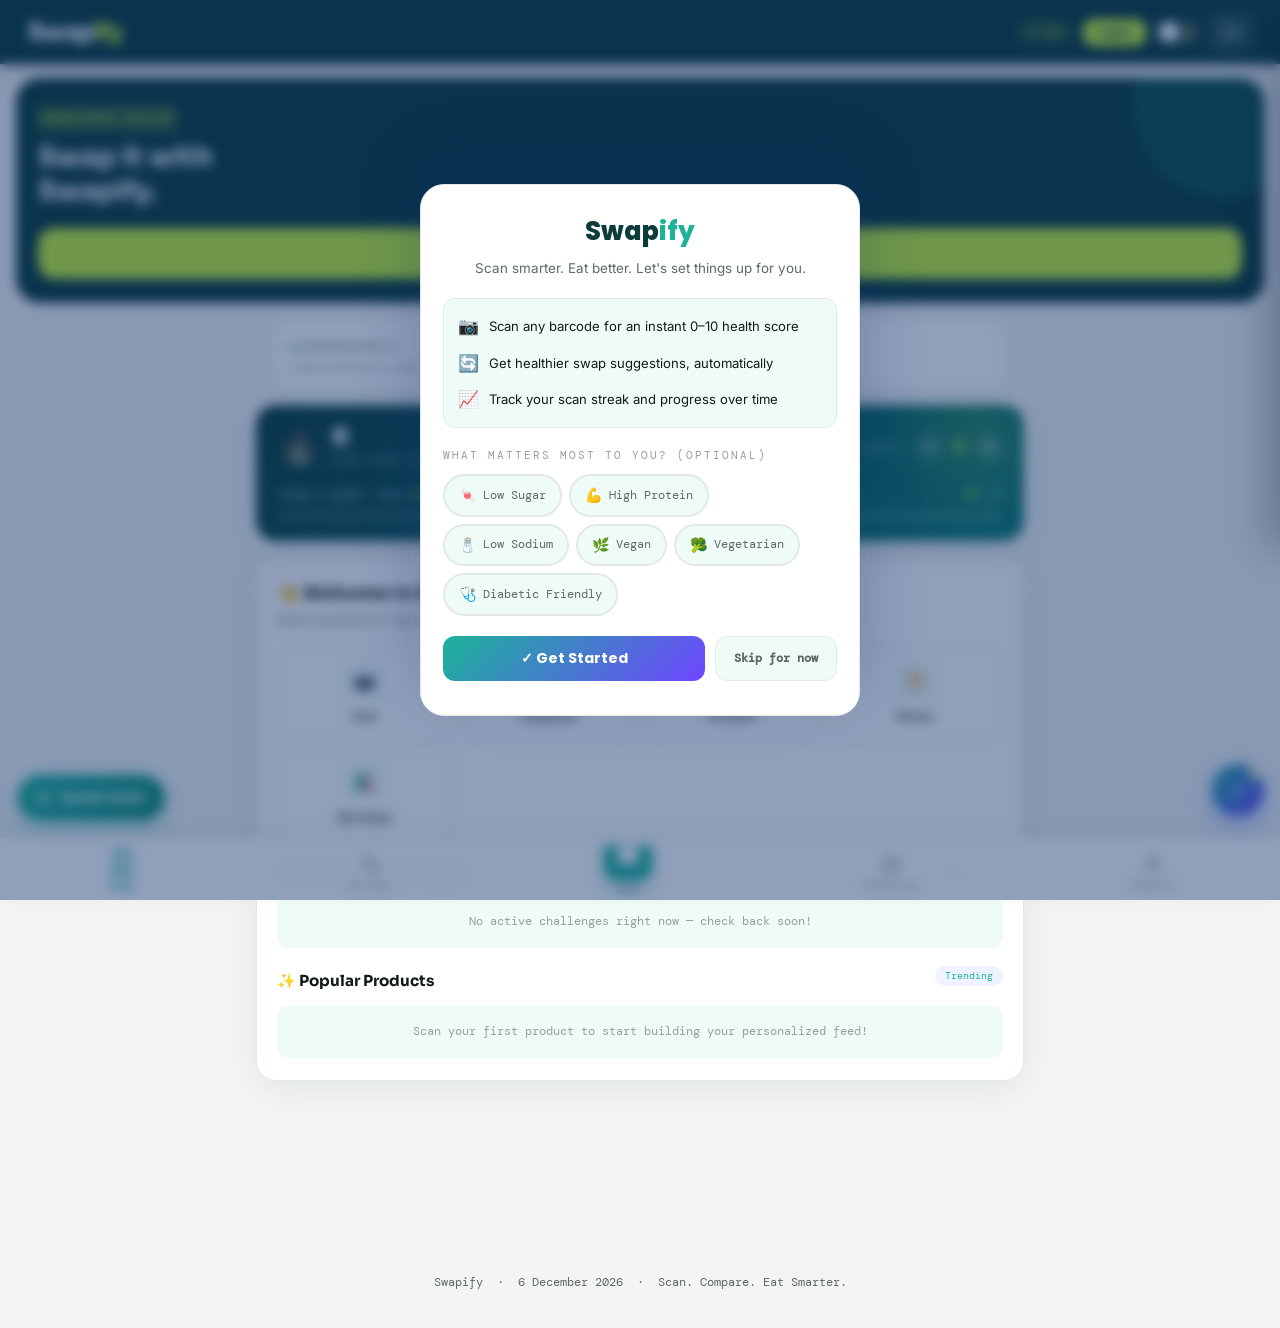
==== static/index.html @ e07b7115 "docs: update repo URL to Swapify-India after transfer" ====
<!DOCTYPE html>
<html lang="en" data-theme="light">
<head>
<meta charset="UTF-8">
<meta name="viewport" content="width=device-width, initial-scale=1.0, viewport-fit=cover">
<title>Swapify — Know What's Really In Your Food</title>
<meta name="description" content="Scan any packaged food barcode for an instant, transparent 1–10 health score with a full ingredient breakdown — no fabricated numbers, ever.">
<meta name="theme-color" content="#0B3B3A">
<meta property="og:title" content="Swapify — Know What's Really In Your Food">
<meta property="og:description" content="Scan any packaged food barcode for an instant, transparent 1–10 health score with a full ingredient breakdown.">
<meta property="og:type" content="website">
<link rel="icon" type="image/svg+xml" href="data:image/svg+xml,%3Csvg xmlns='http://www.w3.org/2000/svg' viewBox='0 0 100 100'%3E%3Crect width='100' height='100' rx='22' fill='%230B3B3A'/%3E%3Cpath d='M30 55c0-14 11-25 25-25 7 0 13 3 17 7l-9 9c-2-2-5-4-8-4-8 0-14 6-14 13s6 13 14 13c6 0 11-4 13-9H55v-11h27c0 1 0 2 0 3 0 17-13 29-29 29-14 0-25-11-25-25z' fill='%23C6F135'/%3E%3C/svg%3E">
<link rel="apple-touch-icon" href="data:image/svg+xml,%3Csvg xmlns='http://www.w3.org/2000/svg' viewBox='0 0 100 100'%3E%3Crect width='100' height='100' rx='22' fill='%230B3B3A'/%3E%3Cpath d='M30 55c0-14 11-25 25-25 7 0 13 3 17 7l-9 9c-2-2-5-4-8-4-8 0-14 6-14 13s6 13 14 13c6 0 11-4 13-9H55v-11h27c0 1 0 2 0 3 0 17-13 29-29 29-14 0-25-11-25-25z' fill='%23C6F135'/%3E%3C/svg%3E">
<link href="https://fonts.googleapis.com/css2?family=Sora:wght@400;500;600;700;800&family=Poppins:wght@400;600;700;800;900&family=Inter:wght@400;500;600&family=DM+Mono:wght@400;500&display=swap" rel="stylesheet">
<script src="https://unpkg.com/html5-qrcode@2.3.8/html5-qrcode.min.js"></script>
<script src="https://cdnjs.cloudflare.com/ajax/libs/html2canvas/1.4.1/html2canvas.min.js"></script>
<script src="https://cdn.jsdelivr.net/npm/chart.js@4.4.0/dist/chart.umd.min.js"></script>
<script src="https://cdnjs.cloudflare.com/ajax/libs/jspdf/2.5.1/jspdf.umd.min.js"></script>
<link rel="stylesheet" href="style.css">
<!-- Rough first-paint guess for the header nav's collapsed/expanded state,
     so the full 10-link nav never flashes on screen and overflows/gets cut
     off before script.js (loaded at the bottom of the page) can measure it
     precisely with checkHeaderNavFit(). 1700px comfortably covers every
     laptop width the full row of links realistically fits in; script.js
     corrects this guess either way once it runs. -->
<script>(function(){try{if(window.innerWidth<1700){document.documentElement.classList.add('nav-collapsed');}}catch(e){}})();</script>
</head>
<body>

<header>
  <div class="logo" onclick="window.scrollTo({top:0,behavior:'smooth'})">Swap<span>ify</span></div>

  <nav class="header-nav-menu" id="headerNavMenu">
    <button class="btn-pref-header" onclick="openPrefPanel();closeMobileNav();">
      <svg width="14" height="14" fill="none" viewBox="0 0 24 24" stroke="currentColor" stroke-width="2"><circle cx="9" cy="7" r="4"/><path d="M3 21v-2a4 4 0 0 1 4-4h4"/><path d="M16 3.13a4 4 0 0 1 0 7.75M21 21v-2a4 4 0 0 0-3-3.87"/></svg>
      Preferences
    </button>
    <button class="btn-pref-header" onclick="showPage('history');closeMobileNav();" id="btnWeeklyHeader">
      <svg width="14" height="14" fill="none" viewBox="0 0 24 24" stroke="currentColor" stroke-width="2"><line x1="4" y1="20" x2="4" y2="14"/><line x1="10" y1="20" x2="10" y2="9"/><line x1="16" y1="20" x2="16" y2="4"/></svg>
      Weekly
    </button>
    <button class="btn-pref-header" onclick="showPage('history');closeMobileNav();" id="btnMonthlyHeader">
      <svg width="14" height="14" fill="none" viewBox="0 0 24 24" stroke="currentColor" stroke-width="2"><rect x="3" y="5" width="18" height="16" rx="2"/><line x1="3" y1="10" x2="21" y2="10"/><line x1="8" y1="2" x2="8" y2="6"/><line x1="16" y1="2" x2="16" y2="6"/></svg>
      Monthly
    </button>
    <button class="btn-pref-header" onclick="openForYouRecommendationsPage();closeMobileNav();" id="btnRecsHeader">
      <svg width="14" height="14" fill="none" viewBox="0 0 24 24" stroke="currentColor" stroke-width="2"><path d="M12 3v4M12 17v4M5 12H1M23 12h-4M6.3 6.3l2.8 2.8M14.9 14.9l2.8 2.8M17.7 6.3l-2.8 2.8M9.1 14.9l-2.8 2.8"/></svg>
      For You
    </button>
    <button class="btn-pref-header" onclick="showPage('swaps');closeMobileNav();" id="btnMySwapsHeader">
      <svg width="14" height="14" fill="none" viewBox="0 0 24 24" stroke="currentColor" stroke-width="2"><path d="M4 7h13M17 7l-3.5-3.5M17 7l-3.5 3.5"/><path d="M20 17H7M7 17l3.5-3.5M7 17l3.5 3.5"/></svg>
      My Swaps
    </button>
    <button class="btn-pref-header" onclick="showPage('categories');closeMobileNav();" id="btnCategoriesHeader">
      <svg width="14" height="14" fill="none" viewBox="0 0 24 24" stroke="currentColor" stroke-width="2"><rect x="3" y="3" width="7" height="7"/><rect x="14" y="3" width="7" height="7"/><rect x="3" y="14" width="7" height="7"/><rect x="14" y="14" width="7" height="7"/></svg>
      Categories
    </button>
    <button class="btn-pref-header" onclick="showPage('challenges');closeMobileNav();" id="btnChallengesHeader">
      <svg width="14" height="14" fill="none" viewBox="0 0 24 24" stroke="currentColor" stroke-width="2"><path d="M8 4h8v5a4 4 0 0 1-8 0V4z"/><path d="M8 5H4v2a4 4 0 0 0 4 3M16 5h4v2a4 4 0 0 1-4 3"/><line x1="12" y1="13" x2="12" y2="17"/><line x1="9" y1="21" x2="15" y2="21"/><line x1="12" y1="17" x2="12" y2="21"/></svg>
      Challenges
    </button>
    <button class="btn-pref-header" onclick="showPage('leaderboard');closeMobileNav();" id="btnLeaderboardHeader">
      <svg width="14" height="14" fill="none" viewBox="0 0 24 24" stroke="currentColor" stroke-width="2"><line x1="18" y1="20" x2="18" y2="10"/><line x1="12" y1="20" x2="12" y2="4"/><line x1="6" y1="20" x2="6" y2="14"/></svg>
      Leaderboard
    </button>
    <button class="btn-pref-header" onclick="showPage('cart');closeMobileNav();" id="btnShoppingListHeader">
      <svg width="14" height="14" fill="none" viewBox="0 0 24 24" stroke="currentColor" stroke-width="2"><circle cx="9" cy="21" r="1"/><circle cx="20" cy="21" r="1"/><path d="M1 2h4l2.68 12.39a2 2 0 0 0 2 1.61h9.72a2 2 0 0 0 2-1.61L23 6H6"/></svg>
      Smart Cart
    </button>
    <button class="btn-pref-header" onclick="showPage('settings');closeMobileNav();" id="btnSettingsHeader">
      <svg width="14" height="14" fill="none" viewBox="0 0 24 24" stroke="currentColor" stroke-width="2"><circle cx="12" cy="12" r="3"/><path d="M19.4 15a1.65 1.65 0 0 0 .33 1.82l.06.06a2 2 0 1 1-2.83 2.83l-.06-.06a1.65 1.65 0 0 0-1.82-.33 1.65 1.65 0 0 0-1 1.51V21a2 2 0 0 1-4 0v-.09A1.65 1.65 0 0 0 9 19.4a1.65 1.65 0 0 0-1.82.33l-.06.06a2 2 0 1 1-2.83-2.83l.06-.06a1.65 1.65 0 0 0 .33-1.82 1.65 1.65 0 0 0-1.51-1H3a2 2 0 0 1 0-4h.09A1.65 1.65 0 0 0 4.6 9a1.65 1.65 0 0 0-.33-1.82l-.06-.06a2 2 0 1 1 2.83-2.83l.06.06a1.65 1.65 0 0 0 1.82.33H9a1.65 1.65 0 0 0 1-1.51V3a2 2 0 0 1 4 0v.09a1.65 1.65 0 0 0 1 1.51 1.65 1.65 0 0 0 1.82-.33l.06-.06a2 2 0 1 1 2.83 2.83l-.06.06a1.65 1.65 0 0 0-.33 1.82V9a1.65 1.65 0 0 0 1.51 1H21a2 2 0 0 1 0 4h-.09a1.65 1.65 0 0 0-1.51 1z"/></svg>
      Settings
    </button>
  </nav>

  <div class="header-right">
    <div class="badge" id="headerDateBadge"></div>
    <div id="headerAuthArea">
      <button class="btn-login-header" onclick="openAuthModal()">Login</button>
    </div>
    <button class="theme-toggle" id="themeToggle" onclick="toggleTheme()">
      <span class="theme-icon" id="themeIcon">🌙</span>
    </button>
    <button class="hamburger-btn" id="hamburgerBtn" onclick="toggleMobileNav()" aria-label="Menu">
      <span></span><span></span><span></span>
    </button>
  </div>

</header>
<div class="header-nav-backdrop" id="headerNavBackdrop" onclick="closeMobileNav()"></div>

<div id="activePrefStrip">
  <div class="pref-strip-inner">
    <span class="pref-strip-label">✦ PREFS:</span>
    <div id="activePrefChips"></div>
  </div>
</div>


<!-- ═══ PAGE: HOME ═══ -->
<div id="page-home" class="page active">

<div class="hero">
  <div class="hero-pill">Know what you eat</div>
  <h1>Swap it with<br>Swapify.</h1>
  <button class="scan-btn" onclick="showPage('scanner')">
    <svg width="20" height="20" fill="none" viewBox="0 0 24 24" stroke="currentColor" stroke-width="2.2" stroke-linecap="round" stroke-linejoin="round"><path d="M3 8V6a2 2 0 0 1 2-2h2"/><path d="M17 4h2a2 2 0 0 1 2 2v2"/><path d="M21 16v2a2 2 0 0 1-2 2h-2"/><path d="M7 20H5a2 2 0 0 1-2-2v-2"/><circle cx="12" cy="12" r="3.5"/></svg>
    Scan a product
  </button>
</div>

<div class="quick-stats" id="quickStats"></div>

<div class="container">


  <!-- STREAK & DAILY GOAL TRACKER (always visible) -->
  <div id="streakGoalCard"></div>

  <!-- PERSONALIZED HOME DASHBOARD (always visible feed) -->
  <div id="homeDashboard"></div>

  <!-- WEEKLY HEALTH PANEL (collapsible) -->
  <div id="weeklyPanel" style="display:none;">
    <!-- rendered by JS -->
  </div>

  <!-- MONTHLY REPORT PANEL (collapsible) -->
  <div id="monthlyPanel" style="display:none;">
    <!-- rendered by JS -->
  </div>

  <!-- FAVORITES PANEL (collapsible) -->
  <div id="favoritesPanel" style="display:none;">
    <!-- rendered by JS -->
  </div>

  <!-- MY SWAPS PANEL (collapsible) -->
  <div id="mySwapsPanel" style="display:none;">
    <!-- rendered by JS -->
  </div>

  <!-- CATEGORIES PANEL (collapsible) -->
  <div id="categoriesPanel" style="display:none;">
    <!-- rendered by JS -->
  </div>

  <!-- CHALLENGES & LEADERBOARD PANEL (collapsible) -->
  <div id="challengesPanel" style="display:none;">
    <!-- rendered by JS -->
  </div>

  <!-- SMART CART / SHOPPING LIST PANEL (collapsible) -->
  <div id="shoppingListPanel" style="display:none;">
    <!-- rendered by JS -->
  </div>

  <!-- BADGES PANEL (collapsible) -->
  <div id="badgesPanel" style="display:none;"></div>

  <!-- AI RECOMMENDATIONS PANEL -->
  <div id="recommendationsPanel" style="display:none;"></div>

  <!-- FLOATING QUICK SCAN WIDGET (TASK 5) -->
  <button class="quick-scan-fab" onclick="openQuickScanWidget()" title="Quick Scan Product">
    <svg width="18" height="18" fill="none" viewBox="0 0 24 24" stroke="currentColor" stroke-width="2.2" stroke-linecap="round" stroke-linejoin="round"><path d="M3 8V6a2 2 0 0 1 2-2h2"/><path d="M17 4h2a2 2 0 0 1 2 2v2"/><path d="M21 16v2a2 2 0 0 1-2 2h-2"/><path d="M7 20H5a2 2 0 0 1-2-2v-2"/><circle cx="12" cy="12" r="3.5"/></svg>
    <span>Quick Scan</span>
  </button>

</div><!-- end .container -->

</div><!-- end #page-home -->


<!-- ═══ PAGE: SCANNER ═══ -->
<div id="page-scanner" class="page">
<div class="container" style="margin-top:16px;">
  <!-- SCAN CARD -->
  <div class="card">
    <div class="input-row">
      <div class="input-wrap">
        <svg width="18" height="18" fill="none" viewBox="0 0 24 24" stroke="currentColor" stroke-width="2">
          <rect x="2" y="4" width="2" height="16" rx="0.5"/><rect x="6" y="4" width="1" height="16" rx="0.5"/>
          <rect x="9" y="4" width="2" height="16" rx="0.5"/><rect x="13" y="4" width="1" height="16" rx="0.5"/>
          <rect x="16" y="4" width="2" height="16" rx="0.5"/><rect x="20" y="4" width="2" height="16" rx="0.5"/>
        </svg>
        <input type="text" id="barcodeInput" placeholder="Enter barcode or product name, or say it…" oninput="handleSearchAutocompleteInput(this.value)" autocomplete="off">
        <div class="search-suggest-list" id="searchSuggestList"></div>
      </div>
      <button class="btn-scan-primary" onclick="scanProduct()">Scan</button>
      <button class="btn-mic" id="btnMic" onclick="toggleVoice()" title="Voice input">
        <svg width="16" height="16" fill="none" viewBox="0 0 24 24" stroke="currentColor" stroke-width="2">
          <path d="M12 1a3 3 0 0 0-3 3v8a3 3 0 0 0 6 0V4a3 3 0 0 0-3-3z"/>
          <path d="M19 10v2a7 7 0 0 1-14 0v-2"/>
          <line x1="12" y1="19" x2="12" y2="23"/>
          <line x1="8" y1="23" x2="16" y2="23"/>
        </svg>
      </button>
      <button class="btn-camera" id="btnCamera" onclick="toggleCamera()">
        <svg width="16" height="16" fill="none" viewBox="0 0 24 24" stroke="currentColor" stroke-width="2">
          <path d="M23 19a2 2 0 0 1-2 2H3a2 2 0 0 1-2-2V8a2 2 0 0 1 2-2h4l2-3h6l2 3h4a2 2 0 0 1 2 2z"/>
          <circle cx="12" cy="13" r="4"/>
        </svg>
        <span class="btn-camera-label">Camera</span>
      </button>
    </div>

    <!-- Voice status -->
    <div class="voice-status" id="voiceStatus">
      <div class="voice-dot"></div>
      <span id="voiceStatusText">Listening… say a barcode or a product name</span>
    </div>

    <button type="button" class="btn-name-photo-link" onclick="triggerNameFromPhoto()">📷 Can't find a barcode? Snap the product name instead</button>
    <div class="name-photo-status" id="namePhotoStatus"></div>

    <div id="cameraSection">
      <div id="reader"></div>
      <div class="camera-overlay-bar">
        <span>📡 Scanning for barcode…</span>
        <button class="btn-camera-close" onclick="stopCamera()">✕ Close</button>
      </div>
    </div>

    <div id="cameraError">
      <div class="camera-error-header">
        <div class="camera-error-icon-wrap">
          <svg width="18" height="18" fill="none" viewBox="0 0 24 24" stroke="currentColor" stroke-width="2.2">
            <path d="M23 19a2 2 0 0 1-2 2H3a2 2 0 0 1-2-2V8a2 2 0 0 1 2-2h4l2-3h6l2 3h4a2 2 0 0 1 2 2z"/>
            <line x1="1" y1="1" x2="23" y2="23"/>
          </svg>
        </div>
        <div class="camera-error-text-wrap">
          <div class="camera-error-title" id="cameraErrorTitle">Camera unavailable</div>
          <div class="camera-error-msg" id="cameraErrorMsg">Please enter the barcode manually.</div>
        </div>
        <button class="camera-error-dismiss" onclick="dismissCameraError()">✕</button>
      </div>
      <div class="camera-error-footer">
        <span class="camera-error-footer-label">try instead:</span>
        <span class="camera-error-tip">⌨️ Type barcode above</span>
        <span class="camera-error-tip camera-error-tip-action" onclick="triggerNameFromPhoto()">📷 Snap the name instead</span>
        <span class="camera-error-tip" id="tipPermission" style="display:none;">⚙️ Allow in site settings</span>
        <span class="camera-error-tip" id="tipReload" style="display:none;">🔄 Reload &amp; retry</span>
        <span class="camera-error-tip" id="tipHTTPS" style="display:none;">🔒 Requires HTTPS</span>
      </div>
    </div>

    <div class="src-note" style="display:none;">
      <span style="color:#3949ab;">■</span> Backend&nbsp;·&nbsp;
      <span style="color:#00a875;">■</span> Swapify CSV&nbsp;·&nbsp;
      <span style="color:#e65100;">■</span> Open Food Facts
    </div>
    <div id="csvStatus" style="display:none;"></div>
    <div id="backendStatus" style="display:none;"></div>
  </div>
</div>
</div>

<!-- Hidden file input used by the "Upload label photo" OCR fallback (Task 6) -->
<input type="file" id="ocrLabelFileInput" accept="image/png,image/jpeg" style="display:none;" onchange="handleOcrLabelFileSelected(this.files)">
<!-- capture="environment" opens the device's rear camera directly on mobile instead of a bare file picker; on desktop it just falls back to a normal file picker -->
<input type="file" id="nameFromPhotoInput" accept="image/png,image/jpeg" capture="environment" style="display:none;" onchange="handleNameFromPhotoSelected(this.files)">

<!-- ═══ PAGE: PRODUCT ═══ -->
<div id="page-product" class="page">
<div class="page-header-bar">
  <button class="page-back-btn" onclick="showPage('home')">&#8592; Back to Home</button>
</div>
<div class="container" style="margin-top:8px;">
  <!-- result, alternativesResult, compareResult live here permanently -->
  <div id="result"></div>
  <div id="alternativesResult"></div>
  <div id="compareResult"></div>
</div>
</div>

<!-- ═══ PAGE: HISTORY ═══ -->
<div id="page-history" class="page">
<div class="page-header-bar">
  <button class="page-back-btn" onclick="showPage('home')">&#8592; Back to Home</button>
</div>
<div class="container" style="margin-top:16px;">
  <div id="weeklyPanelPage"></div>
  <div id="monthlyPanelPage"></div>
</div>
</div>

<!-- ═══ PAGE: FAVORITES ═══ -->
<div id="page-favorites" class="page">
<div class="page-header-bar">
  <button class="page-back-btn" onclick="showPage('home')">&#8592; Back to Home</button>
</div>
<div class="container" style="margin-top:16px;">
  <div id="favoritesPanelPage"></div>
</div>
</div>

<!-- ═══ PAGE: PROFILE ═══ -->
<div id="page-profile" class="page">
<div class="page-header-bar">
  <button class="page-back-btn" onclick="showPage('home')">&#8592; Back to Home</button>
</div>
<div class="container" style="margin-top:16px;">
  <div class="profile-quicklinks">
    <button class="profile-quicklink-btn" onclick="showPage('challenges')"><span class="profile-quicklink-icon"><svg width="18" height="18" fill="none" viewBox="0 0 24 24" stroke="currentColor" stroke-width="2"><path d="M8 4h8v5a4 4 0 0 1-8 0V4z"/><path d="M8 5H4v2a4 4 0 0 0 4 3M16 5h4v2a4 4 0 0 1-4 3"/><line x1="12" y1="13" x2="12" y2="17"/><line x1="9" y1="21" x2="15" y2="21"/><line x1="12" y1="17" x2="12" y2="21"/></svg></span>Challenges</button>
    <button class="profile-quicklink-btn" onclick="showPage('leaderboard')"><span class="profile-quicklink-icon"><svg width="18" height="18" fill="none" viewBox="0 0 24 24" stroke="currentColor" stroke-width="2"><line x1="18" y1="20" x2="18" y2="10"/><line x1="12" y1="20" x2="12" y2="4"/><line x1="6" y1="20" x2="6" y2="14"/></svg></span>Leaderboard</button>
    <button class="profile-quicklink-btn" onclick="showPage('preferences')"><span class="profile-quicklink-icon"><svg width="18" height="18" fill="none" viewBox="0 0 24 24" stroke="currentColor" stroke-width="2"><circle cx="9" cy="7" r="4"/><path d="M3 21v-2a4 4 0 0 1 4-4h4"/><path d="M16 3.13a4 4 0 0 1 0 7.75M21 21v-2a4 4 0 0 0-3-3.87"/></svg></span>Preferences</button>
    <button class="profile-quicklink-btn" onclick="showPage('settings')"><span class="profile-quicklink-icon"><svg width="18" height="18" fill="none" viewBox="0 0 24 24" stroke="currentColor" stroke-width="2"><circle cx="12" cy="12" r="3"/><path d="M19.4 15a1.65 1.65 0 0 0 .33 1.82l.06.06a2 2 0 1 1-2.83 2.83l-.06-.06a1.65 1.65 0 0 0-1.82-.33 1.65 1.65 0 0 0-1 1.51V21a2 2 0 0 1-4 0v-.09A1.65 1.65 0 0 0 9 19.4a1.65 1.65 0 0 0-1.82.33l-.06.06a2 2 0 1 1-2.83-2.83l.06-.06a1.65 1.65 0 0 0 .33-1.82 1.65 1.65 0 0 0-1.51-1H3a2 2 0 0 1 0-4h.09A1.65 1.65 0 0 0 4.6 9a1.65 1.65 0 0 0-.33-1.82l-.06-.06a2 2 0 1 1 2.83-2.83l.06.06a1.65 1.65 0 0 0 1.82.33H9a1.65 1.65 0 0 0 1-1.51V3a2 2 0 0 1 4 0v.09a1.65 1.65 0 0 0 1 1.51 1.65 1.65 0 0 0 1.82-.33l.06-.06a2 2 0 1 1 2.83 2.83l-.06.06a1.65 1.65 0 0 0-.33 1.82V9a1.65 1.65 0 0 0 1.51 1H21a2 2 0 0 1 0 4h-.09a1.65 1.65 0 0 0-1.51 1z"/></svg></span>Settings</button>
  </div>
  <div id="profilePanelPage"></div>
  <div id="challengesPanelPage" style="margin-top:16px;"></div>
  <div id="badgesPanelPage" style="margin-top:16px;"></div>
</div>
</div>

<!-- ═══ PAGE: SWAPS ═══ -->
<div id="page-swaps" class="page">
<div class="page-header-bar">
  <button class="page-back-btn" onclick="showPage('home')">&#8592; Back</button>
</div>
<div class="container" style="margin-top:8px;">
  <div id="mySwapsPanelPage"></div>
</div>
</div>

<!-- ═══ PAGE: CATEGORIES ═══ -->
<div id="page-categories" class="page">
<div class="page-header-bar">
  <button class="page-back-btn" onclick="showPage('home')">&#8592; Back</button>
  <div class="page-header-title">Product Categories</div>
</div>
<div class="container" style="margin-top:8px;">
  <div id="categoriesPanelPage"></div>
</div>
</div>

<!-- ═══ PAGE: CART ═══ -->
<div id="page-cart" class="page">
<div class="page-header-bar">
  <button class="page-back-btn" onclick="showPage('home')">&#8592; Back</button>
</div>
<div class="container" style="margin-top:8px;">
  <div id="shoppingListPanelPage"></div>
</div>
</div>

<!-- COMPARE MODAL (single 2-product compare, legacy) -->
<div class="modal-overlay" id="compareModal">
  <div class="modal-box">
    <h3>🔍 Compare with another product</h3>
    <p>Enter the barcode of the second product to compare side-by-side.</p>
    <input type="text" id="compareInput" placeholder="Enter second barcode…">
    <div class="modal-btns">
      <button class="btn-cancel" onclick="closeCompareModal()">Cancel</button>
      <button onclick="runCompare()">Compare</button>
    </div>
  </div>
</div>

<!-- ═══ PAGE: COMPARE ═══ -->
<div id="page-compare" class="page">
<div class="page-header-bar">
  <button class="page-back-btn" onclick="showPage('home')">&#8592; Back</button>
  <div class="page-header-title">Compare Products</div>
</div>
<div class="container" style="margin-top:8px;">
  <div class="compare-panel-overlay embedded-page-panel active" id="multiCompareOverlay">
    <div class="compare-panel">
      <div class="compare-panel-header">
        <div class="compare-panel-title">Up to 4 products side-by-side</div>
        <div class="compare-panel-actions">
          <button class="btn-compare-clear" onclick="clearCompareList()">Clear all</button>
        </div>
      </div>
      <div class="compare-panel-body" id="multiCompareBody">
        <!-- rendered by JS -->
      </div>
    </div>
  </div>
</div>
</div>

<!-- ═══ PAGE: PREFERENCES ═══ -->
<div id="page-preferences" class="page">
<div class="page-header-bar">
  <button class="page-back-btn" onclick="showPage('home')">&#8592; Back</button>
  <div class="page-header-title">Dietary Preferences</div>
</div>
<div class="container" style="margin-top:8px;">
  <div class="pref-overlay embedded-page-panel active" id="prefOverlay">
    <div class="pref-panel" id="prefPanel">
      <div class="pref-panel-subtitle">Your preferences will be remembered and used to highlight better-fit products.</div>
      <div class="pref-section-title">Nutrition Goals</div>
      <div class="pref-grid" id="prefGrid">
        <div class="pref-toggle pref-lime" data-pref="low_sugar" onclick="togglePref(this)"><span class="pref-icon">🍬</span> Low Sugar</div>
        <div class="pref-toggle pref-lime" data-pref="high_protein" onclick="togglePref(this)"><span class="pref-icon">💪</span> High Protein</div>
        <div class="pref-toggle pref-lime" data-pref="low_sodium" onclick="togglePref(this)"><span class="pref-icon">🧂</span> Low Sodium</div>
        <div class="pref-toggle pref-lime" data-pref="low_fat" onclick="togglePref(this)"><span class="pref-icon">🥑</span> Low Fat</div>
        <div class="pref-toggle pref-lime" data-pref="high_fiber" onclick="togglePref(this)"><span class="pref-icon">🌾</span> High Fiber</div>
        <div class="pref-toggle pref-lime" data-pref="low_calorie" onclick="togglePref(this)"><span class="pref-icon">⚡</span> Low Calorie</div>
      </div>
      <div class="pref-section-title">Dietary Lifestyle</div>
      <div class="pref-grid">
        <div class="pref-toggle pref-lime" data-pref="vegan" onclick="togglePref(this)"><span class="pref-icon">🌿</span> Vegan</div>
        <div class="pref-toggle pref-lime" data-pref="vegetarian" onclick="togglePref(this)"><span class="pref-icon">🥦</span> Vegetarian</div>
        <div class="pref-toggle pref-lime" data-pref="diabetic_friendly" onclick="togglePref(this)"><span class="pref-icon">🩺</span> Diabetic Friendly</div>
        <div class="pref-toggle pref-lime" data-pref="heart_healthy" onclick="togglePref(this)"><span class="pref-icon">❤️</span> Heart Healthy</div>
      </div>
      <div class="pref-section-title">Label &amp; Ingredients</div>
      <div class="pref-grid">
        <div class="pref-toggle pref-lime" data-pref="no_preservatives" onclick="togglePref(this)"><span class="pref-icon">🧪</span> No Preservatives</div>
        <div class="pref-toggle pref-lime" data-pref="no_artificial_colors" onclick="togglePref(this)"><span class="pref-icon">🎨</span> No Artificial Colors</div>
        <div class="pref-toggle pref-lime" data-pref="no_artificial_flavors" onclick="togglePref(this)"><span class="pref-icon">🧫</span> No Artificial Flavors</div>
        <div class="pref-toggle pref-lime" data-pref="no_palm_oil" onclick="togglePref(this)"><span class="pref-icon">🌴</span> No Palm Oil</div>
        <div class="pref-toggle pref-lime" data-pref="clean_label" onclick="togglePref(this)"><span class="pref-icon">✨</span> Clean Label</div>
      </div>
      <div class="pref-panel-actions">
        <button class="btn-pref-save" onclick="savePrefs()">✓ Save Preferences</button>
        <button class="btn-pref-reset" onclick="resetPrefs()">Reset</button>
      </div>
    </div>
  </div>
</div>
</div>

<!-- ═══ PAGE: LEADERBOARD ═══ -->
<div id="page-leaderboard" class="page">
<div class="page-header-bar">
  <button class="page-back-btn" onclick="showPage('home')">&#8592; Back</button>
  <div class="page-header-title">Leaderboard</div>
</div>
<div class="container" style="margin-top:8px;">
  <div id="leaderboardPanelFullPage"></div>
</div>
</div>

<!-- ═══ PAGE: CHALLENGES ═══ -->
<div id="page-challenges" class="page">
<div class="page-header-bar">
  <button class="page-back-btn" onclick="showPage('home')">&#8592; Back</button>
  <div class="page-header-title">Challenges</div>
</div>
<div class="container" style="margin-top:8px;">
  <div id="challengesPanelFullPage"></div>
</div>
</div>

<!-- ═══ PAGE: SETTINGS ═══ -->
<div id="page-settings" class="page">
<div class="page-header-bar">
  <button class="page-back-btn" onclick="showPage('home')">&#8592; Back</button>
  <div class="page-header-title">Settings</div>
</div>
<div class="container" style="margin-top:8px;">
  <div id="settingsPanelFullPage"></div>
</div>
</div>

<!-- COMPARE FAB (floating, shows count of products queued for comparison) -->
<div class="compare-fab" id="compareFab" onclick="showPage('compare')">
  <svg viewBox="0 0 24 24" fill="none" stroke="currentColor" stroke-width="2"><path d="M16 3h5v5M4 20L21 3M21 16v5h-5M15 15l6 6M4 4l5 5"/></svg>
  <span>Compare</span>
  <span class="compare-fab-count" id="compareFabCount">0</span>
</div>

<!-- ONBOARDING (first-visit only) -->
<div class="pref-overlay onboard-overlay" id="onboardOverlay">
  <div class="pref-panel onboard-panel">
    <div class="onboard-hero">
      <div class="onboard-logo">Swap<span>ify</span></div>
      <div class="onboard-tagline">Scan smarter. Eat better. Let's set things up for you.</div>
    </div>
    <div class="onboard-benefits">
      <div class="onboard-benefit"><span class="onboard-benefit-icon">📷</span><span>Scan any barcode for an instant 0–10 health score</span></div>
      <div class="onboard-benefit"><span class="onboard-benefit-icon">🔄</span><span>Get healthier swap suggestions, automatically</span></div>
      <div class="onboard-benefit"><span class="onboard-benefit-icon">📈</span><span>Track your scan streak and progress over time</span></div>
    </div>
    <div class="pref-section-title">What matters most to you? (optional)</div>
    <div class="pref-grid" id="onboardGrid">
      <div class="pref-toggle pref-lime" data-pref="low_sugar" onclick="togglePref(this)"><span class="pref-icon">🍬</span> Low Sugar</div>
      <div class="pref-toggle pref-lime" data-pref="high_protein" onclick="togglePref(this)"><span class="pref-icon">💪</span> High Protein</div>
      <div class="pref-toggle pref-lime" data-pref="low_sodium" onclick="togglePref(this)"><span class="pref-icon">🧂</span> Low Sodium</div>
      <div class="pref-toggle pref-lime" data-pref="vegan" onclick="togglePref(this)"><span class="pref-icon">🌿</span> Vegan</div>
      <div class="pref-toggle pref-lime" data-pref="vegetarian" onclick="togglePref(this)"><span class="pref-icon">🥦</span> Vegetarian</div>
      <div class="pref-toggle pref-lime" data-pref="diabetic_friendly" onclick="togglePref(this)"><span class="pref-icon">🩺</span> Diabetic Friendly</div>
    </div>
    <div class="pref-panel-actions">
      <button class="btn-pref-save" onclick="completeOnboarding(true)">✓ Get Started</button>
      <button class="btn-pref-reset" onclick="completeOnboarding(false)">Skip for now</button>
    </div>
  </div>
</div>

<!-- AUTH MODAL -->
<div class="auth-overlay" id="authOverlay" onclick="handleAuthOverlayClick(event)">
  <div class="auth-box-wrap">
    <div class="auth-box" id="authBox">
      <div class="auth-logo">Swap<span>ify</span></div>
      <div class="auth-subtitle">Sign in to track your health journey</div>
      <div class="auth-tabs">
        <button class="auth-tab active" id="tabLogin" onclick="switchAuthTab('login')">Login</button>
        <button class="auth-tab" id="tabRegister" onclick="switchAuthTab('register')">Register</button>
      </div>
      <div id="authError" class="auth-error"></div>
      <div id="loginForm">
        <div class="auth-field"><label>Email</label><input type="email" id="loginEmail" class="no-icon-input" placeholder="you@example.com"></div>
        <div class="auth-field"><label>Password</label><input type="password" id="loginPassword" class="no-icon-input" placeholder="••••••••"></div>
        <div class="auth-forgot-wrap">
          <button type="button" class="auth-forgot-btn" onclick="openForgotPasswordModal()">Forgot Password?</button>
        </div>
        <button class="auth-btn" onclick="doLogin()">Sign In →</button>
        <div class="auth-divider"><span>OR</span></div>
        <button type="button" class="btn-google-login" onclick="loginWithGoogle()">
          <svg width="18" height="18" viewBox="0 0 24 24"><path fill="#4285F4" d="M22.56 12.25c0-.78-.07-1.53-.2-2.25H12v4.26h5.92c-.26 1.37-1.04 2.53-2.21 3.31v2.77h3.57c2.08-1.92 3.28-4.74 3.28-8.09z"/><path fill="#34A853" d="M12 23c2.97 0 5.46-.98 7.28-2.66l-3.57-2.77c-.98.66-2.23 1.06-3.71 1.06-2.86 0-5.29-1.93-6.16-4.53H2.18v2.84C3.99 20.53 7.7 23 12 23z"/><path fill="#FBBC05" d="M5.84 14.09c-.22-.66-.35-1.36-.35-2.09s.13-1.43.35-2.09V7.06H2.18C1.43 8.55 1 10.22 1 12s.43 3.45 1.18 4.94l2.85-2.22.81-.63z"/><path fill="#EA4335" d="M12 5.38c1.62 0 3.06.56 4.21 1.64l3.15-3.15C17.45 2.09 14.97 1 12 1 7.7 1 3.99 3.47 2.18 7.06l3.66 2.84c.87-2.6 3.3-4.52 6.16-4.52z"/></svg>
          Continue with Google
        </button>
        <div class="auth-divider" style="margin-top:12px;"><span>or guest access</span></div>
        <button class="auth-btn" style="background:var(--off-white);color:var(--text);font-size:0.84rem;padding:10px;" onclick="closeAuthModal()">Continue without login</button>
      </div>
      <div id="registerForm" style="display:none;">
        <div class="auth-field"><label>Full Name</label><input type="text" id="regName" class="no-icon-input" placeholder="Your Full Name"></div>
        <div class="auth-field"><label>Email</label><input type="email" id="regEmail" class="no-icon-input" placeholder="you@example.com"></div>
        <div class="auth-field"><label>Password</label><input type="password" id="regPassword" class="no-icon-input" placeholder="Min 6 characters"></div>
        <button class="auth-btn" onclick="doRegister()">Create Account →</button>
      </div>
    </div>
  </div>
</div>

<!-- FORGOT PASSWORD MODAL -->
<div class="modal-overlay" id="forgotPasswordOverlay" onclick="handleOverlayClick(event, 'forgotPasswordOverlay')">
  <div class="modal-box">
    <h3>🔑 Forgot Password</h3>
    <p>Enter your registered email address and we will send you a password reset link.</p>
    <div id="forgotPasswordStatus"></div>
    <div class="auth-field" style="margin-bottom:14px;"><label style="font-size:0.75rem;">Email Address</label><input type="email" id="forgotEmailInput" placeholder="you@example.com" autocomplete="email"></div>
    <div class="modal-btns">
      <button class="btn-cancel" onclick="closeForgotPasswordModal()">Cancel</button>
      <button onclick="submitForgotPassword()" style="background:linear-gradient(135deg,var(--accent),#6e46ff);color:#fff;font-weight:700;">Send Reset Link →</button>
    </div>
  </div>
</div>

<!-- RESET PASSWORD MODAL -->
<div class="modal-overlay" id="resetPasswordOverlay" onclick="handleOverlayClick(event, 'resetPasswordOverlay')">
  <div class="modal-box">
    <h3>🔐 Reset Password</h3>
    <p>Set a new password for your Swapify account.</p>
    <div id="resetPasswordStatus"></div>
    <div class="auth-field" style="margin-bottom:10px;"><label style="font-size:0.75rem;">New Password</label><input type="password" id="resetPasswordInput" placeholder="New password (min 6 chars)" autocomplete="new-password"></div>
    <div class="auth-field" style="margin-bottom:14px;"><label style="font-size:0.75rem;">Confirm Password</label><input type="password" id="resetPasswordConfirmInput" placeholder="Confirm new password" autocomplete="new-password"></div>
    <div class="modal-btns">
      <button class="btn-cancel" onclick="closeResetPasswordModal()">Cancel</button>
      <button onclick="submitResetPassword()" style="background:linear-gradient(135deg,var(--accent),#6e46ff);color:#fff;font-weight:700;">Set New Password →</button>
    </div>
  </div>
</div>

<!-- REPORT MISSING PRODUCT MODAL -->
<div class="modal-overlay" id="reportMissingModalOverlay" onclick="handleOverlayClick(event, 'reportMissingModalOverlay')">
  <div class="modal-box">
    <h3>📦 Report Missing Product</h3>
    <p>Help us expand Swapify! Enter product details so our team can add it to the database.</p>
    <div id="reportMissingStatus"></div>
    <div class="auth-field" style="margin-bottom:10px;"><label style="font-size:0.75rem;">Barcode</label><input type="text" id="reportMissingBarcode" readonly style="background:var(--gray-light);font-family:'DM Mono',monospace;color:var(--text);"></div>
    <div class="auth-field" style="margin-bottom:10px;"><label style="font-size:0.75rem;">Product Name</label><input type="text" id="reportMissingName" placeholder="e.g. Britannia Good Day Cookies"></div>
    <div class="auth-field" style="margin-bottom:10px;"><label style="font-size:0.75rem;">Brand (optional)</label><input type="text" id="reportMissingBrand" placeholder="e.g. Britannia"></div>
    <div class="auth-field" style="margin-bottom:14px;"><label style="font-size:0.75rem;">Comments / Ingredients (optional)</label><textarea id="reportMissingComment" style="width:100%;height:60px;padding:8px 12px;border:1.5px solid var(--border);border-radius:10px;font-size:0.8rem;background:var(--off-white);color:var(--text);outline:none;" placeholder="e.g. Contains wheat, sugar..."></textarea></div>
    <div class="modal-btns">
      <button class="btn-cancel" onclick="closeReportMissingModal()">Cancel</button>
      <button onclick="submitMissingReport()" style="background:linear-gradient(135deg,var(--lime),var(--lime-dark));color:var(--navy-deep);font-weight:700;">Submit Report →</button>
    </div>
  </div>
</div>

<!-- PROFILE PANEL -->
<div class="profile-overlay" id="profileOverlay" onclick="handleProfileOverlayClick(event)">
  <div class="profile-panel" id="profilePanel">
    <div class="profile-header">
      <button class="profile-close" onclick="closeProfilePanel()">✕ Close</button>
      <div class="profile-avatar-lg" id="profileAvatarLg">R</div>
      <div class="profile-name" id="profileName">Guest</div>
      <div class="profile-email" id="profileEmailDisplay">Not logged in</div>
      <div class="profile-sync-banner" id="profileSyncBanner" style="display:none;"></div>
    </div>
    <div class="profile-body">
      <div class="profile-section-title">Dashboard</div>
      <div class="stats-row">
        <div class="stat-card"><div class="stat-num" id="statTotalScans">0</div><div class="stat-lbl">All-Time Scans</div></div>
        <div class="stat-card"><div class="stat-num" id="statAvgScore">—</div><div class="stat-lbl">Avg Score</div></div>
        <div class="stat-card"><div class="stat-num" id="statStreak">0</div><div class="stat-lbl">Day Streak</div></div>
      </div>
      <div class="streak-card" style="margin-top:10px;">
        <div class="streak-icon">🔥</div>
        <div>
          <div class="streak-text" id="streakText">Start scanning to build a streak!</div>
          <div class="streak-sub" id="streakSub">Scan any product daily to build your streak</div>
        </div>
      </div>
      <div class="profile-section-title">Score History (last 7 scans)</div>
      <div class="chart-wrap">
        <div class="chart-title">HEALTH SCORE OVER TIME</div>
        <div class="bar-chart" id="scoreBarChart"><div class="scan-empty" style="flex:1;height:auto;padding:10px;">No scans yet</div></div>
      </div>
      <div class="profile-section-title">Recent Scans</div>
      <div class="scan-list" id="recentScansList"><div class="scan-empty">No scans yet — scan a product to get started!</div></div>
      <div class="profile-section-title">Your Badges</div>
      <div class="profile-badges-grid" id="profileBadgesGrid"><!-- rendered by JS --></div>
      <div class="profile-section-title">Preferences</div>
      <button class="btn-pref-save" style="width:100%;margin-bottom:10px;" onclick="closeProfilePanel();openPrefPanel();">⚙️ Edit Dietary Preferences</button>
      <button class="btn-logout" id="profileLogoutBtn" onclick="doLogout()">↩ Sign Out</button>
    </div>
  </div>
</div>

<!-- SHARE MODAL -->
<div class="share-modal-overlay" id="shareModalOverlay" onclick="handleShareOverlayClick(event)">
  <div class="share-modal-box">
    <div class="share-modal-title">📤 Share Product Score</div>
    <div id="shareCardPreview">
      <div class="share-card-header">
        <div class="share-card-check"><svg width="11" height="11" viewBox="0 0 24 24" fill="none" stroke="#0B3B3A" stroke-width="3.5" stroke-linecap="round" stroke-linejoin="round"><polyline points="20 6 9 17 4 12"/></svg></div>
        <div class="share-card-wordmark">Swapify</div>
      </div>
      <div class="share-card-body">
        <div class="share-card-thumb" id="sc-thumb">
          <svg width="30" height="30" viewBox="0 0 24 24" fill="none" stroke="currentColor" stroke-width="1.8" stroke-linecap="round" stroke-linejoin="round"><path d="M18 8h1a4 4 0 0 1 0 8h-1"/><path d="M2 8h16v9a4 4 0 0 1-4 4H6a4 4 0 0 1-4-4V8z"/><line x1="6" y1="1" x2="6" y2="4"/><line x1="10" y1="1" x2="10" y2="4"/><line x1="14" y1="1" x2="14" y2="4"/></svg>
        </div>
        <div class="share-card-product" id="sc-name">Product Name</div>
        <div class="share-card-brand" id="sc-brand">Brand</div>
        <div class="share-card-dial">
          <div class="share-card-badge-num" id="sc-grade-num">10</div>
          <div class="share-card-badge-lbl">/10</div>
          <div class="share-card-grade-pill" id="sc-badge">Grade A</div>
        </div>
        <div class="share-card-warnings" id="sc-warnings"></div>
        <div class="share-card-badges-row" id="sc-badges-row"></div>
      </div>
      <div class="share-card-footer">
        <div class="share-card-cta">I scanned this with Swapify. Know what&rsquo;s really in your food.</div>
        <div class="share-card-scanme">SCAN<br>ME</div>
      </div>
    </div>
    <div class="share-actions">
      <button class="share-btn-dl" onclick="downloadShareCard()">⬇ Download PNG</button>
      <button class="share-btn-copy" onclick="copyShareCard()">📋 Copy Image</button>
    </div>
    <button class="share-btn-dl" style="width:100%;margin-top:8px;background:linear-gradient(135deg,#25D366,#128C7E);" onclick="shareToWhatsApp()">📱 Share via WhatsApp</button>
    <button class="share-btn-cancel" onclick="closeShareModal()">Cancel</button>
  </div>
</div>

<!-- CROWDSOURCED RATING MODAL -->
<div class="share-modal-overlay" id="ratingModalOverlay" onclick="handleRatingOverlayClick(event)">
  <div class="share-modal-box rating-modal-box">
    <div class="share-modal-title">⭐ Rate This Product</div>
    <div class="rating-modal-product-name" id="ratingModalProductName">Product Name</div>
    <div class="rating-param-block">
      <div class="rating-param-label">😋 Taste</div>
      <div class="star-row" id="starRowTaste" data-param="taste"></div>
    </div>
    <div class="rating-param-block">
      <div class="rating-param-label">🏆 Quality</div>
      <div class="star-row" id="starRowQuality" data-param="quality"></div>
    </div>
    <div class="rating-param-block">
      <div class="rating-param-label">💰 Value for Money</div>
      <div class="star-row" id="starRowValue" data-param="value"></div>
    </div>
    <div class="rating-modal-hint" id="ratingModalHint">Tap stars to rate, then submit.</div>
    <div class="share-actions" style="margin-top:14px;">
      <button class="share-btn-dl" onclick="submitProductRating()">✓ Submit Rating</button>
      <button class="share-btn-copy" onclick="closeRatingModal()">Cancel</button>
    </div>
  </div>
</div>

<!-- HIDDEN FILE INPUT FOR IMAGE UPLOADS (Task 3) -->
<input type="file" id="galleryUploadInput" accept="image/*" style="display:none;" onchange="handleGalleryFileSelected(event)">

<!-- IMAGE GALLERY LIGHTBOX -->
<div class="share-modal-overlay" id="galleryLightboxOverlay" onclick="handleGalleryLightboxClick(event)">
  <div class="gallery-lightbox-box">
    <img id="galleryLightboxImg" src="" alt="Product image">
    <button class="gallery-lightbox-close" onclick="closeGalleryLightbox()">✕ Close</button>
  </div>
</div>

<!-- WRITE A REVIEW MODAL (Task 3) -->
<div class="share-modal-overlay" id="reviewModalOverlay" onclick="handleReviewOverlayClick(event)">
  <div class="share-modal-box rating-modal-box">
    <div class="share-modal-title">📝 Write a Review</div>
    <div class="rating-modal-product-name" id="reviewModalProductName">Product Name</div>
    <div class="rating-param-block">
      <div class="rating-param-label">Overall Rating</div>
      <div class="star-row" id="reviewStarRow"></div>
    </div>
    <textarea id="reviewTextInput" class="review-textarea" placeholder="Share your experience with this product…" maxlength="500" oninput="document.getElementById('reviewCharCount').textContent=this.value.length+' / 500'"></textarea>
    <div class="review-char-count" id="reviewCharCount">0 / 500</div>
    <div class="share-actions" style="margin-top:10px;">
      <button class="share-btn-dl" onclick="submitReview()">✓ Submit Review</button>
      <button class="share-btn-copy" onclick="closeReviewModal()">Cancel</button>
    </div>
  </div>
</div>

<!-- HOW SCORING WORKS — dedicated page (Task 2E). Was a paragraph glued onto
     every page (favorites, history, etc.); now lives in one place and is
     linked to from wherever it's relevant. -->
<div id="page-how-scoring-works" class="page">
<div class="page-header-bar">
  <button class="page-back-btn" onclick="goBackFromHowScoringWorks()">&#8592; Back</button>
  <div class="page-header-title">How Scoring Works</div>
</div>
<div class="container" style="margin-top:16px;">
  <div class="about-card">
    <h3>📊 About Swapify Health Score</h3>
    <p class="about-card-intro">Every product starts neutral and <strong>earns</strong> its score — nothing is assumed. Here's exactly how each part of the label adds up:</p>

    <table class="how-table">
      <thead>
        <tr><th>Component</th><th>What it means</th><th>Effect on score</th></tr>
      </thead>
      <tbody>
        <tr>
          <td class="how-comp"><span class="how-comp-icon how-icon-base">⚖️</span>Base Score</td>
          <td>Neutral starting point for every product</td>
          <td><span class="how-effect how-effect-neutral">Starts at 5.0</span></td>
        </tr>
        <tr>
          <td class="how-comp"><span class="how-comp-icon how-icon-bad">🍬</span>Sugar Penalty</td>
          <td>Docked when sugar per serving is high</td>
          <td><span class="how-effect how-effect-neg">−1 to −2 pts</span></td>
        </tr>
        <tr>
          <td class="how-comp"><span class="how-comp-icon how-icon-bad">🧂</span>Sodium Penalty</td>
          <td>Docked when sodium per serving is high</td>
          <td><span class="how-effect how-effect-neg">−1 to −2 pts</span></td>
        </tr>
        <tr>
          <td class="how-comp"><span class="how-comp-icon how-icon-bad">🥓</span>Saturated Fat Penalty</td>
          <td>Docked when saturated fat per serving is high</td>
          <td><span class="how-effect how-effect-neg">−1 to −2 pts</span></td>
        </tr>
        <tr>
          <td class="how-comp"><span class="how-comp-icon how-icon-good">💪</span>Protein Bonus</td>
          <td>Rewarded when protein per serving is high</td>
          <td><span class="how-effect how-effect-pos">+1 to +2 pts</span></td>
        </tr>
        <tr>
          <td class="how-comp"><span class="how-comp-icon how-icon-good">🌾</span>Fiber Bonus</td>
          <td>Rewarded when fiber per serving is high</td>
          <td><span class="how-effect how-effect-pos">+1 to +2 pts</span></td>
        </tr>
        <tr>
          <td class="how-comp"><span class="how-comp-icon how-icon-bad">⚠️</span>Ingredient Penalties</td>
          <td>Harmful ingredients — palm oil, MSG, artificial dyes, and more</td>
          <td><span class="how-effect how-effect-neg">−0.5 to −0.8 each</span></td>
        </tr>
        <tr>
          <td class="how-comp"><span class="how-comp-icon how-icon-neutral">🔍</span>Transparency Multiplier</td>
          <td>Vague labelling (e.g. just "flavours") nudges the final score down</td>
          <td><span class="how-effect how-effect-mult">×0.95–×1.05</span></td>
        </tr>
        <tr class="how-final-row">
          <td class="how-comp"><span class="how-comp-icon how-icon-final">🎯</span>Final Score</td>
          <td>Everything above, combined</td>
          <td><span class="how-effect how-effect-final">Your health score</span></td>
        </tr>
      </tbody>
    </table>

    <div class="score-legend">
      <div class="legend-item score-a">A 9–10</div>
      <div class="legend-item score-b">B 7–8</div>
      <div class="legend-item score-c">C 5–6</div>
      <div class="legend-item score-d">D 3–4</div>
      <div class="legend-item score-f">F 0–2</div>
    </div>
  </div>
</div>
</div>
<footer id="siteFooter">Swapify · Scan. Compare. Eat Smarter.</footer>

<!-- AI NUTRITIONIST CHAT WIDGET -->
<button class="chat-fab" id="chatFab" onclick="toggleChatWindow()" aria-label="Chat with AI Nutritionist" title="Chat with AI Nutritionist">
  <svg viewBox="0 0 24 24" fill="none" stroke="currentColor" stroke-width="2"><path d="M21 11.5a8.38 8.38 0 0 1-.9 3.8 8.5 8.5 0 0 1-7.6 4.7 8.38 8.38 0 0 1-3.8-.9L3 21l1.9-5.7a8.38 8.38 0 0 1-.9-3.8 8.5 8.5 0 0 1 4.7-7.6 8.38 8.38 0 0 1 3.8-.9h.5a8.48 8.48 0 0 1 8 8v.5z"/></svg>
  <span class="chat-fab-dot"></span>
</button>

<div class="chat-window" id="chatWindow">
  <div class="chat-header">
    <div>
      <div class="chat-header-title">
        <svg viewBox="0 0 24 24" fill="none" stroke="currentColor" stroke-width="2"><path d="M21 11.5a8.38 8.38 0 0 1-.9 3.8 8.5 8.5 0 0 1-7.6 4.7 8.38 8.38 0 0 1-3.8-.9L3 21l1.9-5.7a8.38 8.38 0 0 1-.9-3.8 8.5 8.5 0 0 1 4.7-7.6 8.38 8.38 0 0 1 3.8-.9h.5a8.48 8.48 0 0 1 8 8v.5z"/></svg>
        Swapify AI Nutritionist
      </div>
      <div class="chat-header-sub">Ask me about this product, diets, or healthier swaps</div>
    </div>
    <button class="chat-close-btn" onclick="toggleChatWindow(false)" aria-label="Close chat">✕</button>
  </div>
  <div class="chat-context-pill" id="chatContextPill">
    🛒 Asking about: <strong id="chatContextName">—</strong>
  </div>
  <div class="chat-messages" id="chatMessages">
    <div class="chat-empty-state" id="chatEmptyState">👋 Hi! I'm your AI Nutritionist.<br>Scan a product, then ask me anything about it — or just ask a general nutrition question. Try the substitution chips below for quick ingredient swap ideas!</div>
  </div>
  <div class="chat-suggestions" id="chatSuggestions" style="display:none;">
    <span class="chat-suggestions-label">About this product</span>
    <button class="chat-chip" onclick="sendChatMessage('Is this product safe for diabetics?')">Safe for diabetics?</button>
    <button class="chat-chip" onclick="sendChatMessage('Why did this product get a low score?')">Why this score?</button>
    <button class="chat-chip" onclick="sendChatMessage('What is a healthier alternative?')">Healthier alternative?</button>
    <span class="chat-suggestions-label">Ingredient substitutions</span>
    <button class="chat-chip chat-chip-sub" onclick="sendChatMessage('What can I substitute for sugar in this recipe?')">🍬 Sugar substitute</button>
    <button class="chat-chip chat-chip-sub" onclick="sendChatMessage('What can I substitute for salt to lower sodium?')">🧂 Salt substitute</button>
    <button class="chat-chip chat-chip-sub" onclick="sendChatMessage('What can I substitute for refined flour (maida)?')">🌾 Flour substitute</button>
    <button class="chat-chip chat-chip-sub" onclick="sendChatMessage('What can I substitute for saturated/palm oil?')">🥑 Oil substitute</button>
    <button class="chat-chip chat-chip-sub" onclick="sendChatMessage('What can I substitute for artificial sweeteners?')">🌿 Sweetener substitute</button>
  </div>
  <div class="chat-input-row">
    <input type="text" id="chatInput" placeholder="Ask a question or 'substitute for ___'…" onkeydown="if(event.key==='Enter'){event.preventDefault();sendChatMessage();}">
    <button class="chat-send-btn" id="chatSendBtn" onclick="sendChatMessage()" aria-label="Send">
      <svg viewBox="0 0 24 24" fill="none" stroke="currentColor" stroke-width="2"><line x1="22" y1="2" x2="11" y2="13"/><polygon points="22 2 15 22 11 13 2 9 22 2"/></svg>
    </button>
  </div>
</div>
<script src="script.js"></script>

<!-- ══ BOTTOM NAVIGATION BAR ══ -->
<nav class="bottom-nav">
  <button class="nav-btn active" id="nav-home" onclick="showPage('home')">
    <span class="nav-icon">
      <svg viewBox="0 0 24 24"><path d="M3 9l9-7 9 7v11a2 2 0 0 1-2 2H5a2 2 0 0 1-2-2z"/><polyline points="9 22 9 12 15 12 15 22"/></svg>
    </span>
    <span class="nav-label">Home</span>
  </button>
  <button class="nav-btn" id="nav-history" onclick="showPage('history')">
    <span class="nav-icon">
      <svg viewBox="0 0 24 24"><polyline points="22 12 18 12 15 21 9 3 6 12 2 12"/></svg>
    </span>
    <span class="nav-label">History</span>
  </button>
  <button class="nav-btn nav-scan-btn" id="nav-scanner" onclick="showPage('scanner')">
    <span class="nav-icon">
      <div class="nav-scan-fab">
        <svg viewBox="0 0 24 24"><rect x="2" y="4" width="2" height="16" rx="0.5"/><rect x="6" y="4" width="1" height="16" rx="0.5"/><rect x="9" y="4" width="2" height="16" rx="0.5"/><rect x="13" y="4" width="1" height="16" rx="0.5"/><rect x="16" y="2" width="2" height="16" rx="0.5"/><rect x="20" y="4" width="2" height="16" rx="0.5"/></svg>
      </div>
    </span>
    <span class="nav-label">Scan</span>
  </button>
  <button class="nav-btn" id="nav-favorites" onclick="showPage('favorites')">
    <span class="nav-icon">
      <svg viewBox="0 0 24 24"><polygon points="12 2 15.09 8.26 22 9.27 17 14.14 18.18 21.02 12 17.77 5.82 21.02 7 14.14 2 9.27 8.91 8.26 12 2"/></svg>
    </span>
    <span class="nav-label">Favorites</span>
  </button>
  <button class="nav-btn" id="nav-profile" onclick="showPage('profile')">
    <span class="nav-icon">
      <svg viewBox="0 0 24 24"><path d="M20 21v-2a4 4 0 0 0-4-4H8a4 4 0 0 0-4 4v2"/><circle cx="12" cy="7" r="4"/></svg>
    </span>
    <span class="nav-label">Profile</span>
  </button>
</nav>
</body>
</html>
---- static/style.css ----
/* ══════════════ TOKENS ══════════════ */
:root {
  --navy:#0B3B3A;--navy-deep:#0B3B3A;--navy-light:#0E7C6E;--accent:#1CB399;
  --lime:#C6F135;--lime-dark:#A9CE1F;--coral:#F4432E;--white:#ffffff;
  --off-white:#EEFBF7;--bg:#F4F5F3;--card-bg:#ffffff;--gray:#94A199;
  --gray-light:#E3EAE5;--border:#E3EAE5;--text:#111C17;--text-muted:#5C6B63;
  --shadow:0 8px 32px rgba(11,59,58,0.08);--shadow-hover:0 16px 40px rgba(11,59,58,0.16);
  --radius:20px;--radius-sm:12px;--radius-xs:8px;--transition:0.22s cubic-bezier(.4,0,.2,1);
}
[data-theme="dark"] {
  --navy:#a8c0ff;--navy-deep:#0d1a3a;--navy-light:#1e3a70;--accent:#5a85ff;
  --white:#1a1f2e;--off-white:#141929;--bg:#0e1322;--card-bg:#1a2035;
  --gray:#7a8baa;--gray-light:#1e2a45;--border:#2a3a5c;--text:#e0e8ff;
  --text-muted:#8898b8;--shadow:0 8px 32px rgba(0,0,0,0.4);--shadow-hover:0 16px 40px rgba(0,0,0,0.5);
}
*,*::before,*::after{box-sizing:border-box;margin:0;padding:0;}
html{scroll-behavior:smooth;-webkit-text-size-adjust:100%;text-size-adjust:100%;background:var(--bg);overscroll-behavior-y:contain;}
body{font-family:'Inter',sans-serif;background:var(--bg);min-height:100vh;min-height:100dvh;color:var(--text);transition:background var(--transition),color var(--transition);line-height:1.6;-webkit-font-smoothing:antialiased;-moz-osx-font-smoothing:grayscale;overscroll-behavior-y:contain;overflow-x:hidden;-webkit-tap-highlight-color:transparent;}
/* Cross-browser reset (Task 8) — iOS Safari and some Android WebViews apply
   native platform chrome to buttons/inputs (rounded corners, gradients,
   default fonts) unless appearance is explicitly reset, which otherwise
   clashes with the custom design on those browsers specifically. */
button,input,textarea,select{font-family:inherit;-webkit-appearance:none;-moz-appearance:none;appearance:none;}
button{background:none;border:none;cursor:pointer;}
button:disabled{cursor:not-allowed;opacity:0.6;}
h1,h2,h3,h4,.logo,.card-title,.product-name,.alt-title,.compare-title,.pref-section-title{font-family:'Sora',sans-serif;}

/* ── MULTI-PAGE SYSTEM ── */
.page{display:none;}
.page.active{display:block;animation:fadeUp 0.25s ease;}

/* ── HEADER ── */
header{background:var(--navy-deep);padding:0 28px;height:64px;display:flex;align-items:center;justify-content:space-between;position:sticky;top:0;z-index:100;box-shadow:0 2px 20px rgba(0,0,0,0.25);gap:12px;}
.logo{font-size:1.5rem;font-weight:900;color:#fff;letter-spacing:-1px;flex-shrink:0;cursor:pointer;}
.logo span{color:var(--lime);}
.header-right{display:flex;align-items:center;gap:10px;}
.header-nav-menu{display:flex;align-items:center;gap:8px;flex-wrap:nowrap;}
.hamburger-btn{display:none;flex-direction:column;justify-content:center;align-items:center;gap:4px;width:38px;height:38px;background:rgba(255,255,255,0.10);border:1.5px solid rgba(255,255,255,0.18);border-radius:10px;cursor:pointer;transition:all var(--transition);flex-shrink:0;}
.hamburger-btn span{display:block;width:18px;height:2px;background:#fff;border-radius:2px;transition:all 0.25s ease;}
.hamburger-btn:hover{border-color:var(--lime);background:rgba(192,255,51,0.12);}
.hamburger-btn:hover::after{display:none;}
.hamburger-btn.active span:nth-child(1){transform:translateY(6px) rotate(45deg);}
.hamburger-btn.active span:nth-child(2){opacity:0;}
.hamburger-btn.active span:nth-child(3){transform:translateY(-6px) rotate(-45deg);}
.header-nav-backdrop{display:none;position:fixed;inset:0;background:rgba(0,0,0,0.4);z-index:99;}
.header-nav-backdrop.visible{display:block;animation:fadeInBackdrop 0.25s ease;}
@keyframes fadeInBackdrop{from{opacity:0;}to{opacity:1;}}
/* Ten nav links + logo + badge + auth + theme toggle need real estate that
   varies with zoom level, OS display-scaling, and font-loading — a single
   fixed px breakpoint can't reliably predict when they stop fitting the
   64px header. That's what let "Settings" get cut off on ordinary laptop
   widths while the hamburger never appeared: the content was overflowing
   well above the old 1180px cutoff. Collapse is now primarily driven by JS
   actually measuring overflow (checkHeaderNavFit() in script.js), which
   toggles the .nav-collapsed class below. The @media block further down is
   only a safety net covering true small/no-JS screens and the brief instant
   before JS's first measurement runs, so nothing ever paints
   uncollapsed-and-cut-off. */
html.nav-collapsed .header-nav-menu{
  display:flex;flex-direction:column;align-items:stretch;gap:4px;flex-wrap:nowrap;
  position:fixed;top:64px;right:0;width:min(320px,86vw);max-height:calc(100vh - 64px);max-height:calc(100dvh - 64px);
  background:var(--navy-deep);padding:14px;z-index:100;overflow-y:auto;
  box-shadow:-12px 0 40px rgba(0,0,0,0.3);
  transform:translateX(100%);transition:transform 0.3s cubic-bezier(.4,0,.2,1);
}
html.nav-collapsed .header-nav-menu.open{transform:translateX(0);}
html.nav-collapsed .header-nav-menu .btn-pref-header{width:100%;justify-content:flex-start;padding:12px 14px;font-size:0.78rem;}
html.nav-collapsed .hamburger-btn{display:flex;}
/* Safety net: always collapse below 900px even before JS has measured (or
   if JS is disabled) — this width is comfortably too narrow for the full
   nav regardless of fonts/zoom, so it's safe to hardcode. */
@media(max-width:900px){
  .header-nav-menu{
    display:flex;flex-direction:column;align-items:stretch;gap:4px;flex-wrap:nowrap;
    position:fixed;top:64px;right:0;width:min(320px,86vw);max-height:calc(100vh - 64px);max-height:calc(100dvh - 64px);
    background:var(--navy-deep);padding:14px;z-index:100;overflow-y:auto;
    box-shadow:-12px 0 40px rgba(0,0,0,0.3);
    transform:translateX(100%);transition:transform 0.3s cubic-bezier(.4,0,.2,1);
  }
  .header-nav-menu.open{transform:translateX(0);}
  .header-nav-menu .btn-pref-header{width:100%;justify-content:flex-start;padding:12px 14px;font-size:0.78rem;}
  .hamburger-btn{display:flex;}
}
.badge{background:rgba(192,255,51,0.12);color:var(--lime);font-size:0.65rem;font-family:'DM Mono',monospace;padding:4px 10px;border-radius:100px;letter-spacing:1px;white-space:nowrap;}
.btn-pref-header,.btn-profile-header{background:rgba(255,255,255,0.10);border:1.5px solid rgba(255,255,255,0.18);color:#fff;border-radius:10px;padding:6px 14px;font-family:'DM Mono',monospace;font-size:0.72rem;cursor:pointer;display:flex;align-items:center;gap:6px;transition:all var(--transition);}
.btn-pref-header:hover,.btn-profile-header:hover{background:rgba(192,255,51,0.15);border-color:var(--lime);color:var(--lime);}
.btn-pref-header:hover::after,.btn-profile-header:hover::after{display:none;}
.btn-login-header{background:var(--lime);border:none;color:var(--navy-deep);border-radius:10px;padding:6px 14px;font-family:'DM Mono',monospace;font-size:0.72rem;font-weight:700;cursor:pointer;display:flex;align-items:center;gap:6px;transition:all var(--transition);}
.btn-login-header:hover{background:var(--lime-dark);}
.btn-login-header:hover::after{display:none;}
.theme-toggle{width:44px;height:26px;background:rgba(255,255,255,0.12);border-radius:100px;border:none;cursor:pointer;position:relative;flex-shrink:0;transition:background var(--transition);}
.theme-toggle::after{content:'';position:absolute;width:20px;height:20px;background:var(--white);border-radius:50%;top:3px;left:3px;transition:transform var(--transition),background var(--transition);}
[data-theme="dark"] .theme-toggle{background:rgba(192,255,51,0.3);}
[data-theme="dark"] .theme-toggle::after{transform:translateX(18px);background:var(--lime);}
.theme-icon{position:absolute;font-size:0.65rem;top:50%;transform:translateY(-50%);right:6px;pointer-events:none;}
[data-theme="dark"] .theme-icon{right:auto;left:6px;}
.user-avatar{width:32px;height:32px;border-radius:50%;background:linear-gradient(135deg,var(--lime),var(--accent));display:flex;align-items:center;justify-content:center;font-size:0.8rem;font-weight:700;color:var(--navy-deep);cursor:pointer;flex-shrink:0;border:2px solid rgba(255,255,255,0.2);}

/* ── ACTIVE PREFS STRIP ── */
#activePrefStrip{display:none;background:rgba(192,255,51,0.12);border-bottom:1px solid rgba(192,255,51,0.2);padding:8px 20px;text-align:center;position:relative;z-index:99;}
#activePrefStrip.visible{display:block;}
.pref-strip-inner{display:flex;align-items:center;justify-content:center;gap:8px;flex-wrap:wrap;}
.pref-strip-label{font-family:'DM Mono',monospace;font-size:0.68rem;color:var(--lime);opacity:0.8;letter-spacing:1px;}
.pref-chip-active{display:inline-flex;align-items:center;gap:4px;background:rgba(192,255,51,0.18);border:1px solid rgba(192,255,51,0.35);border-radius:100px;padding:3px 10px;font-family:'DM Mono',monospace;font-size:0.68rem;color:var(--navy-deep);}
[data-theme="dark"] .pref-chip-active{color:var(--lime);}

/* ── HERO ── */
.hero{background:var(--navy-deep);margin:14px 16px 0;border-radius:24px;padding:26px 22px 24px;position:relative;overflow:hidden;text-align:left;}
.hero::before{content:'';position:absolute;width:180px;height:180px;border-radius:50%;background:var(--accent);opacity:0.18;top:-60px;right:-50px;pointer-events:none;}
.hero::after{display:none;}
.hero h1{font-family:'Sora',sans-serif;font-size:1.7rem;font-weight:700;color:#fff;line-height:1.25;margin-bottom:20px;max-width:260px;position:relative;}
.hero h1 em{font-style:normal;color:var(--lime);}
.hero p{display:none;}
.hero-pill{display:inline-block;background:rgba(198,241,53,0.15);border:1px solid rgba(198,241,53,0.3);color:var(--lime);font-size:0.68rem;font-weight:700;letter-spacing:0.06em;text-transform:uppercase;padding:4px 2px;border-radius:0;margin:0 0 8px;position:relative;}
.scan-btn{display:flex;align-items:center;justify-content:center;gap:10px;background:var(--lime);color:var(--navy-deep);font-family:'Sora',sans-serif;font-weight:700;font-size:1rem;border:none;border-radius:16px;padding:15px;width:100%;position:relative;z-index:2;cursor:pointer;transition:transform var(--transition),box-shadow var(--transition);}
.scan-btn:hover{transform:translateY(-2px);box-shadow:0 10px 24px rgba(198,241,53,0.3);}

/* ── QUICK STATS ── */
.quick-stats{display:flex;gap:10px;padding:16px 16px 0;max-width:768px;margin:0 auto;}
.quick-stat-card{flex:1;background:var(--card-bg);border:1px solid var(--border);border-radius:16px;padding:12px 14px;}
.quick-stat-num{font-family:'Sora',sans-serif;font-weight:700;font-size:1.05rem;color:var(--navy-light);display:block;}
.quick-stat-label{font-size:0.72rem;color:var(--text-muted);margin-top:2px;}
.quick-stat-sub{display:block;font-size:0.62rem;color:var(--gray);margin-top:1px;}

/* ── CONTAINER / CARD ── */
.container{max-width:800px;margin:16px auto 60px;padding:0 16px;position:relative;z-index:2;}
.card{background:var(--card-bg);border-radius:var(--radius);box-shadow:var(--shadow);padding:24px 22px;margin-bottom:16px;border:1px solid var(--border);transition:background var(--transition),border-color var(--transition),box-shadow var(--transition),transform var(--transition);}
.card:hover{box-shadow:var(--shadow-hover);transform:translateY(-4px);}
.card-title{font-size:0.68rem;font-family:'DM Mono',monospace;letter-spacing:2px;color:var(--gray);text-transform:uppercase;margin-bottom:14px;}

/* ── INPUT ROW ── */
.input-row{display:flex;gap:8px;align-items:stretch;}
.input-wrap{flex:1;position:relative;min-width:0;}
.input-wrap svg{position:absolute;left:14px;top:50%;transform:translateY(-50%);pointer-events:none;opacity:0.4;color:var(--text);}
input[type="text"],input[type="email"],input[type="password"]{width:100%;padding:13px 16px 13px 44px;border:2px solid var(--border);border-radius:var(--radius-sm);font-family:'DM Mono',monospace;font-size:1rem;color:var(--text);background:var(--off-white);transition:border-color var(--transition),box-shadow var(--transition),background var(--transition);outline:none;letter-spacing:1px;}
input[type="text"]:focus,input[type="email"]:focus,input[type="password"]:focus{border-color:var(--lime);box-shadow:0 0 0 4px rgba(192,255,51,0.15);background:var(--card-bg);}
input[type="text"].fallback-highlight{border-color:#f59e0b;box-shadow:0 0 0 4px rgba(245,158,11,0.18);background:var(--card-bg);}
.no-icon-input{padding-left:16px!important;}
input[type="text"]::placeholder,input[type="email"]::placeholder,input[type="password"]::placeholder{color:var(--gray);letter-spacing:0;font-size:0.85rem;}

/* ── BUTTONS ── */
button,.btn{background:var(--navy-deep);color:#fff;border:none;border-radius:var(--radius-sm);padding:13px 20px;font-family:'Poppins',sans-serif;font-size:0.88rem;font-weight:600;cursor:pointer;transition:all var(--transition);white-space:nowrap;position:relative;overflow:hidden;}
button::after{content:'';position:absolute;inset:0;background:rgba(192,255,51,0);transition:background var(--transition);}
button:hover{transform:translateY(-2px) scale(1.02);box-shadow:0 8px 24px rgba(10,42,102,0.25);}
button:hover::after{background:rgba(192,255,51,0.08);}
button:active{transform:translateY(0) scale(0.99);}

.btn-scan-primary{background:linear-gradient(135deg,var(--accent),#6e46ff);font-weight:700;padding:13px 22px;}
.btn-scan-primary:hover{box-shadow:0 8px 24px rgba(59,107,255,0.4);}

.btn-camera{background:var(--lime);color:var(--navy-deep);font-weight:700;display:inline-flex;align-items:center;gap:6px;padding:13px 16px;}
.btn-camera:hover{background:var(--lime-dark);color:var(--navy-deep);box-shadow:0 8px 24px rgba(192,255,51,0.4);}
.btn-camera svg{flex-shrink:0;}
.btn-camera.camera-disabled{background:var(--gray-light);color:var(--gray);cursor:not-allowed;opacity:0.7;transform:none!important;box-shadow:none!important;}
.btn-camera.camera-disabled::after{display:none;}

/* ── MIC BUTTON ── */
.btn-mic{background:rgba(255,255,255,0.10);border:1.5px solid var(--border);color:var(--text);display:inline-flex;align-items:center;justify-content:center;padding:13px 14px;border-radius:var(--radius-sm);cursor:pointer;transition:all var(--transition);flex-shrink:0;}
.btn-mic:hover{border-color:var(--accent);color:var(--accent);background:rgba(59,107,255,0.08);transform:translateY(-1px);}
.btn-mic:hover::after{display:none;}
.btn-mic.listening{background:rgba(255,107,107,0.12);border-color:var(--coral);color:var(--coral);animation:micPulse 1s ease infinite;}
.btn-mic.listening::after{display:none;}
.btn-mic.mic-disabled{opacity:0.4;cursor:not-allowed;transform:none!important;box-shadow:none!important;}
.btn-mic.mic-disabled::after{display:none;}
@keyframes micPulse{0%,100%{box-shadow:0 0 0 0 rgba(255,107,107,0.3);}50%{box-shadow:0 0 0 8px rgba(255,107,107,0);}}

/* ── ACTION BUTTONS ROW ── */
.action-btn-row{display:flex;flex-wrap:wrap;gap:8px;margin-bottom:14px;align-items:center;}
.btn-compare{background:linear-gradient(135deg,#7c4dff,#536dfe);padding:10px 18px;font-size:0.82rem;display:inline-flex;align-items:center;gap:6px;font-family:'Poppins',sans-serif;font-weight:600;}
.btn-compare:hover{box-shadow:0 8px 24px rgba(101,31,255,0.4);}
.btn-compare svg{width:16px;height:16px;}
.btn-share{background:linear-gradient(135deg,#ff6b6b,#ff8e53);padding:10px 18px;font-size:0.82rem;display:inline-flex;align-items:center;gap:6px;font-family:'Poppins',sans-serif;font-weight:600;color:#fff;}
.btn-share:hover{box-shadow:0 8px 24px rgba(255,107,107,0.4);}
.btn-share svg{width:16px;height:16px;}
.btn-fav{background:rgba(255,193,7,0.12);border:1.5px solid rgba(255,193,7,0.35);color:#b8860b;padding:10px 18px;font-size:0.82rem;display:inline-flex;align-items:center;gap:6px;font-family:'DM Mono',monospace;font-weight:600;}
.btn-fav:hover{background:rgba(255,193,7,0.22);border-color:#f0b900;box-shadow:0 6px 18px rgba(255,193,7,0.25);}
.btn-fav:hover::after{display:none;}
.btn-fav:hover{transform:translateY(-1px);}
.btn-fav.fav-active{background:rgba(255,193,7,0.25);border-color:#e6b800;color:#856404;}
[data-theme="dark"] .btn-fav{color:#ffd166;}
[data-theme="dark"] .btn-fav.fav-active{background:rgba(255,193,7,0.2);color:#ffc107;}
.copy-score-btn{display:inline-flex;align-items:center;gap:6px;background:var(--accent);color:#fff;border:none;border-radius:10px;padding:10px 16px;font-family:'DM Mono',monospace;font-size:0.76rem;font-weight:500;cursor:pointer;transition:all var(--transition);}
.copy-score-btn:hover{background:var(--navy-light);transform:translateY(-2px);box-shadow:0 4px 14px rgba(59,107,255,0.3);}
.copy-score-btn:hover::after{display:none;}
.copy-score-btn.copied{background:#00a875;}
.copy-score-btn svg{width:14px;height:14px;}

/* ── CAMERA ── */
#cameraSection{display:none;margin-top:14px;border-radius:var(--radius-sm);overflow:hidden;border:2px solid var(--lime);position:relative;}
#cameraSection.active{display:block;}
#reader{
  width:100%;
  height:clamp(220px,52vw,420px);
  max-height:60vh;
  background:#000;
  border-radius:var(--radius-sm);
  overflow:hidden;
  position:relative;
}
/* html5-qrcode sets its own inline width/height on these, computed from the
   device's native camera stream — which is exactly why the scanner looked a
   different size on every browser/device. Force them to fill the fixed,
   responsive box above instead, cropping (not stretching) the feed. */
#reader video,#reader canvas,#reader img,#reader__scan_region,#reader__scan_region video{
  width:100%!important;
  height:100%!important;
  max-width:100%!important;
  max-height:100%!important;
  object-fit:cover!important;
  display:block;
  position:absolute!important;
  top:0!important;
  left:0!important;
}
/* The camera-select dropdown / torch button html5-qrcode injects below the
   video — unstyled by default, so it visually clashed with the rest of the
   design system. */
#reader__dashboard_section,#reader__dashboard{
  background:var(--card-bg)!important;
  padding:8px 10px!important;
  font-family:'Inter',sans-serif!important;
}
#reader__dashboard_section select,#reader__dashboard_section button{
  font-family:'Inter',sans-serif!important;
  border-radius:8px!important;
  border:1.5px solid var(--border)!important;
  padding:6px 10px!important;
  background:var(--off-white)!important;
  color:var(--text)!important;
  cursor:pointer;
}
@media(max-width:540px){
  #reader{height:clamp(200px,62vw,340px);}
}
@media(min-width:769px){
  #reader{height:340px;}
}
.camera-overlay-bar{background:var(--navy-deep);padding:10px 14px;display:flex;align-items:center;justify-content:space-between;gap:10px;}
.camera-overlay-bar span{font-family:'DM Mono',monospace;font-size:0.78rem;color:var(--lime);letter-spacing:1px;}
.btn-camera-close{background:rgba(255,107,107,0.2);color:var(--coral);border:none;border-radius:8px;padding:6px 14px;font-size:0.78rem;font-family:'DM Mono',monospace;cursor:pointer;transition:all var(--transition);transform:none!important;box-shadow:none!important;}
.btn-camera-close:hover{background:var(--coral);color:#fff;}
.btn-camera-close:hover::after{display:none;}

/* ── CAMERA ERROR ── */
#cameraError{display:none;margin-top:12px;border-radius:var(--radius-sm);overflow:hidden;border:1.5px solid #fbbf24;}
#cameraError.visible{display:block;}
.camera-error-header{background:linear-gradient(135deg,#fffbeb,#fef3c7);padding:14px 16px 12px;display:flex;align-items:flex-start;gap:12px;}
[data-theme="dark"] .camera-error-header{background:linear-gradient(135deg,#292000,#352a00);}
.camera-error-icon-wrap{width:36px;height:36px;border-radius:10px;background:rgba(245,158,11,0.15);display:flex;align-items:center;justify-content:center;flex-shrink:0;}
.camera-error-icon-wrap svg{color:#d97706;}
.camera-error-text-wrap{flex:1;}
.camera-error-title{font-family:'Poppins',sans-serif;font-weight:700;font-size:0.9rem;color:#92400e;margin-bottom:3px;}
[data-theme="dark"] .camera-error-title{color:#fde68a;}
.camera-error-msg{font-size:0.8rem;color:#78350f;line-height:1.55;}
[data-theme="dark"] .camera-error-msg{color:#fcd34d;opacity:0.85;}
.camera-error-dismiss{background:none;border:none;color:#d97706;cursor:pointer;padding:2px 4px;border-radius:6px;font-size:1rem;line-height:1;flex-shrink:0;transition:all var(--transition);transform:none!important;box-shadow:none!important;}
.camera-error-dismiss:hover{background:rgba(245,158,11,0.2);}
.camera-error-dismiss:hover::after{display:none;}
.camera-error-footer{background:#fffdf0;border-top:1px solid #fde68a;padding:10px 14px;display:flex;align-items:center;gap:8px;flex-wrap:wrap;}
[data-theme="dark"] .camera-error-footer{background:#1e1700;border-top-color:#4a3800;}
.camera-error-footer-label{font-family:'DM Mono',monospace;font-size:0.7rem;color:#a16207;letter-spacing:0.5px;flex-shrink:0;}
.camera-error-tip{display:inline-flex;align-items:center;gap:5px;background:#fef3c7;border:1px solid #fde68a;border-radius:100px;padding:3px 10px;font-size:0.7rem;font-family:'DM Mono',monospace;color:#78350f;}
.camera-error-tip-action{cursor:pointer;transition:all var(--transition);}
.camera-error-tip-action:hover{background:#fde68a;transform:translateY(-1px);}
.btn-name-photo-link{display:block;width:100%;text-align:center;background:none;border:none;color:var(--text-muted);font-family:'DM Mono',monospace;font-size:0.72rem;padding:8px 4px 2px;margin:0;cursor:pointer;transition:color var(--transition);}
.btn-name-photo-link:hover{color:var(--accent);transform:none;box-shadow:none;}
.name-photo-status{display:none;align-items:center;gap:8px;justify-content:center;text-align:center;font-size:0.76rem;font-family:'DM Mono',monospace;color:var(--text-muted);padding:6px 4px;}
.name-photo-status.visible{display:flex;}
.name-photo-status.error{color:var(--coral);}
.name-photo-spinner{width:13px;height:13px;border:2px solid var(--border);border-top-color:var(--accent);border-radius:50%;animation:spin 0.7s linear infinite;flex-shrink:0;}
[data-theme="dark"] .camera-error-tip{background:#2a1e00;border-color:#4a3500;color:#fcd34d;}

/* ── VOICE STATUS ── */
.voice-status{margin-top:8px;padding:8px 14px;border-radius:var(--radius-xs);background:rgba(59,107,255,0.08);border:1px solid rgba(59,107,255,0.2);font-family:'DM Mono',monospace;font-size:0.76rem;color:var(--accent);display:none;align-items:center;gap:8px;}
.voice-status.visible{display:flex;}
.voice-status.error{background:rgba(255,107,107,0.08);border-color:rgba(255,107,107,0.2);color:var(--coral);}
.voice-dot{width:8px;height:8px;border-radius:50%;background:var(--accent);flex-shrink:0;animation:micPulse 1s ease infinite;}
.voice-status.error .voice-dot{background:var(--coral);}

/* ── QUICK CHIPS ── */
.chip small{display:block;font-size:0.62rem;opacity:0.7;margin-top:1px;}

/* ── STATUS BARS ── */
.src-note{font-size:0.68rem;font-family:'DM Mono',monospace;color:var(--gray);margin-top:10px;text-align:center;}
.db-status{font-size:0.7rem;font-family:'DM Mono',monospace;padding:5px 12px;border-radius:var(--radius-xs);margin-top:5px;text-align:center;}
.db-loaded{background:#e6faf4;color:#00a875;}
.db-error{background:#fff0f0;color:#e03a3a;}
.db-warn{background:#fff9e6;color:#c98000;}
[data-theme="dark"] .db-loaded{background:#0a2a1a;color:#00d48a;}
[data-theme="dark"] .db-error{background:#2a0a0a;color:#ff6b6b;}
[data-theme="dark"] .db-warn{background:#2a2000;color:#ffd166;}

/* ── RESULT AREAS ── */
#result,#alternativesResult,#compareResult{display:none;}
#result.visible{display:block;animation:fadeUp 0.38s ease;}
#alternativesResult.visible{display:block;animation:fadeUp 0.38s ease 0.08s both;}
#compareResult.visible{display:block;animation:fadeUp 0.38s ease;}
@keyframes fadeUp{from{opacity:0;transform:translateY(16px);}to{opacity:1;transform:translateY(0);}}

.error-box{display:flex;align-items:flex-start;gap:12px;background:#fff5f5;border:1.5px solid #ffd0d0;border-radius:var(--radius-sm);padding:16px 18px;color:#e03a3a;font-size:0.88rem;}
[data-theme="dark"] .error-box{background:#2a0a0a;border-color:#4a1010;color:#ff6b6b;}

/* ── PRODUCT RESULT CARD ── */
#result.visible{display:block;background:var(--card-bg);border-radius:var(--radius);box-shadow:var(--shadow);padding:24px 22px;margin-bottom:16px;border:1px solid var(--border);}
.barcode-row{display:flex;align-items:center;gap:12px;padding:9px 14px;background:var(--navy-deep);border-radius:var(--radius-sm);margin-bottom:18px;flex-wrap:wrap;}
.barcode-num{font-family:'DM Mono',monospace;font-size:0.9rem;color:var(--lime);letter-spacing:2px;}
.barcode-status{margin-left:auto;font-size:0.66rem;color:rgba(192,255,51,0.7);font-family:'DM Mono',monospace;letter-spacing:1px;}
.product-header{display:flex;justify-content:space-between;align-items:flex-start;gap:16px;margin-bottom:18px;padding-bottom:16px;border-bottom:2px solid var(--off-white);}
.product-name{font-size:1.3rem;font-weight:700;color:var(--text);line-height:1.2;}
.product-brand{font-size:0.8rem;color:var(--gray);font-family:'DM Mono',monospace;margin-top:3px;text-transform:uppercase;letter-spacing:1px;}
.score-badge{min-width:66px;height:66px;border-radius:16px;display:flex;flex-direction:column;align-items:center;justify-content:center;font-weight:800;flex-shrink:0;font-family:'Poppins',sans-serif;}
.score-badge .score-num{font-size:1.6rem;line-height:1;}
.score-badge .score-lbl{font-size:0.58rem;font-family:'DM Mono',monospace;letter-spacing:1px;margin-top:2px;opacity:0.75;}
/* Task 1C — flat, minimal grade colors (no gradients) with full dark-mode parity */
.score-a{background:#eaf9d1;color:#4d7a00;}
.score-b{background:#eaf6ff;color:#2a7dd4;}
.score-c{background:#fff9e6;color:#c98000;}
.score-d{background:#fff0f0;color:#e03a3a;}
.score-f{background:#fce4ec;color:#c62828;}
[data-theme="dark"] .score-a{background:#1d2a06;color:#c6f135;}
[data-theme="dark"] .score-b{background:#0a2030;color:#5aafff;}
[data-theme="dark"] .score-c{background:#2a2000;color:#ffd166;}
[data-theme="dark"] .score-d{background:#2a0a0a;color:#ff6b6b;}
[data-theme="dark"] .score-f{background:#300a12;color:#ff5a7a;}

/* ══════════════════════════════════════
   HERO SCORE CARD — Task 1A + 2A
   The final score is the first thing rendered: large, bold, animated dial.
   ══════════════════════════════════════ */
.hero-score-card{background:var(--card-bg);border:1.5px solid var(--border);border-radius:var(--radius);padding:30px 20px 24px;margin-bottom:18px;display:flex;flex-direction:column;align-items:center;text-align:center;box-shadow:var(--shadow);position:relative;overflow:hidden;animation:heroZoomIn 0.5s cubic-bezier(.34,1.56,.64,1) both;}
.hero-score-card::before{content:'';position:absolute;inset:0;background:radial-gradient(circle at 50% 0%,rgba(198,241,53,0.10),transparent 60%);pointer-events:none;}
@keyframes heroZoomIn{from{opacity:0;transform:scale(0.82);}to{opacity:1;transform:scale(1);}}
.hero-score-dial-wrap{position:relative;width:168px;height:168px;margin-bottom:16px;}
.hero-score-dial{width:100%;height:100%;transform:rotate(0deg);}
.hero-dial-track{fill:none;stroke:var(--off-white);stroke-width:12;}
[data-theme="dark"] .hero-dial-track{stroke:var(--gray-light);}
.hero-dial-progress{fill:none;stroke-width:12;stroke-linecap:round;transition:stroke-dashoffset 0.1s linear;}
.hero-score-puck{position:absolute;top:50%;left:50%;transform:translate(-50%,-50%);width:126px;height:126px;border-radius:50%;background:var(--card-bg);box-shadow:0 14px 30px rgba(11,59,58,0.16);}
.hero-score-center{position:absolute;inset:0;display:flex;flex-direction:column;align-items:center;justify-content:center;}
.hero-score-number{font-family:'Sora',sans-serif;font-weight:900;font-size:3.4rem;line-height:1;letter-spacing:-2px;text-shadow:0 2px 0 rgba(0,0,0,0.03);}
.hero-score-outof{font-family:'Inter',sans-serif;font-size:0.7rem;color:var(--gray);letter-spacing:0.5px;margin-top:2px;font-weight:600;}
.hero-score-grade-pill{font-family:'Sora',sans-serif;font-weight:800;font-size:0.78rem;padding:4px 14px;border-radius:100px;letter-spacing:0.4px;margin-top:8px;}
.hero-score-tagline{font-family:'Inter',sans-serif;font-size:0.78rem;color:var(--text-muted);margin-top:12px;letter-spacing:0.2px;}

/* ══════════════════════════════════════
   SCORE BREAKDOWN CARD — Task 1B
   Rebuilt as a single clean rectangle: solid outer border, no dotted/dashed
   lines, edge-to-edge zebra rows, and a clearly separated final-score row.
   ══════════════════════════════════════ */
.score-breakdown-card{background:var(--card-bg);border:1.5px solid var(--border);border-radius:var(--radius-sm);margin-bottom:14px;overflow:hidden;}
.score-breakdown-title{font-family:'DM Mono',monospace;font-size:0.7rem;letter-spacing:1.5px;color:var(--gray);text-transform:uppercase;display:flex;align-items:center;justify-content:space-between;gap:6px;padding:13px 16px;background:var(--off-white);border-bottom:1.5px solid var(--border);}
.breakdown-how-link{font-family:'Inter',sans-serif;text-transform:none;letter-spacing:0;font-size:0.72rem;font-weight:600;color:var(--navy-light);background:none;border:none;cursor:pointer;white-space:nowrap;}
.breakdown-how-link:hover{color:var(--navy-deep);text-decoration:underline;}
.breakdown-row.breakdown-base{background:rgba(11,59,58,0.05);border-bottom:1.5px solid var(--border);}
[data-theme="dark"] .breakdown-row.breakdown-base{background:rgba(255,255,255,0.04);}
.breakdown-row.breakdown-base .breakdown-label{font-weight:700;color:var(--text);}
.amt-base-num{font-family:'Sora',sans-serif;font-weight:800;font-size:1rem;color:var(--navy-light);}
.breakdown-group-label{font-family:'DM Mono',monospace;font-size:0.64rem;letter-spacing:1px;color:var(--text-muted);text-transform:uppercase;padding:8px 16px 4px;opacity:0.8;}
.breakdown-row{display:flex;align-items:center;justify-content:space-between;gap:10px;padding:12px 16px;border-bottom:1px solid var(--border);font-family:'DM Mono',monospace;font-size:0.84rem;transition:background 0.15s ease;}
.breakdown-row:nth-child(even){background:rgba(0,0,0,0.035);}
[data-theme="dark"] .breakdown-row:nth-child(even){background:rgba(255,255,255,0.045);}
.breakdown-row:hover{background:rgba(0,0,0,0.055);}
[data-theme="dark"] .breakdown-row:hover{background:rgba(255,255,255,0.065);}
.breakdown-row:last-of-type{border-bottom:none;}
.breakdown-label{color:var(--text);flex:1;}
.breakdown-amount{font-weight:700;white-space:nowrap;color:var(--text);}
.amt-base{color:var(--navy-light);}
.amt-neg{color:#e03a3a;}
[data-theme="dark"] .amt-neg{color:#ff6b6b;}
.amt-pos{color:#00a875;}
[data-theme="dark"] .amt-pos{color:#00d48a;}
.breakdown-row.breakdown-final{border-top:2px solid var(--text);border-bottom:none;margin-top:4px;padding:16px;background:rgba(198,241,53,0.14);position:relative;}
[data-theme="dark"] .breakdown-row.breakdown-final{background:rgba(198,241,53,0.08);}
.breakdown-row.breakdown-final .breakdown-label{font-weight:800;font-family:'Poppins',sans-serif;font-size:1rem;color:var(--text);letter-spacing:0.2px;}
.breakdown-row.breakdown-final .breakdown-amount{font-family:'Sora',sans-serif;font-size:1.35rem;font-weight:900;letter-spacing:-0.5px;}
.amt-final-a{color:#5a9e00;}
.amt-final-b{color:#2a7dd4;}
.amt-final-c{color:#c98000;}
.amt-final-d,.amt-final-f{color:#e03a3a;}
[data-theme="dark"] .amt-final-a{color:#c6f135;}
.breakdown-cat{display:block;font-size:0.62rem;color:var(--text-muted);font-weight:400;letter-spacing:0.5px;margin-top:1px;text-transform:uppercase;}
.breakdown-row.breakdown-multiplier{cursor:help;background:rgba(28,179,153,0.06);}
.breakdown-row.breakdown-multiplier .breakdown-label{color:var(--accent);}


/* ── PREF MATCH BANNER ── */
.pref-match-banner{display:flex;flex-wrap:wrap;gap:6px;margin-bottom:12px;}
.pref-match-tag{display:inline-flex;align-items:center;gap:5px;padding:4px 12px;border-radius:100px;font-family:'DM Mono',monospace;font-size:0.7rem;font-weight:600;}
.pref-match-yes{background:linear-gradient(135deg,rgba(192,255,51,0.2),rgba(0,168,117,0.15));border:1.5px solid rgba(0,168,117,0.3);color:#007a55;}
[data-theme="dark"] .pref-match-yes{background:rgba(0,200,120,0.12);border-color:rgba(0,200,120,0.25);color:#00d48a;}
.pref-match-no{background:rgba(255,107,107,0.1);border:1.5px solid rgba(255,107,107,0.25);color:#c0392b;}
[data-theme="dark"] .pref-match-no{background:rgba(255,100,100,0.10);border-color:rgba(255,100,100,0.22);color:#ff8080;}

/* ── TAGS / FLAGS ── */
.tags{display:flex;flex-wrap:wrap;gap:7px;margin-bottom:14px;}
.tag{padding:4px 11px;border-radius:100px;font-size:0.71rem;font-family:'DM Mono',monospace;font-weight:500;}
.tag-green{background:#e6faf4;color:#00a875;}
.tag-yellow{background:#fff9e6;color:#c98000;}
.tag-red{background:#fff0f0;color:#e03a3a;}
.tag-orange{background:#fff3e0;color:#e65100;}
[data-theme="dark"] .tag-green{background:#0a2a1a;color:#00d48a;}
[data-theme="dark"] .tag-yellow{background:#2a2000;color:#ffd166;}
[data-theme="dark"] .tag-red{background:#2a0a0a;color:#ff8080;}
[data-theme="dark"] .tag-orange{background:#2a1500;color:#ffaa66;}

.confidence-badge{display:inline-block;padding:2px 9px;border-radius:100px;font-size:0.66rem;font-family:'DM Mono',monospace;font-weight:500;margin-left:8px;vertical-align:middle;}
.confidence-high{background:#e6faf4;color:#00a875;}
.confidence-medium{background:#fff9e6;color:#c98000;}
.confidence-low{background:#fff0f0;color:#e03a3a;}
[data-theme="dark"] .confidence-high{background:#0a2a1a;color:#00d48a;}
[data-theme="dark"] .confidence-medium{background:#2a2000;color:#ffd166;}
[data-theme="dark"] .confidence-low{background:#2a0a0a;color:#ff8080;}

.insufficient-data-box{display:flex;align-items:center;gap:10px;background:#fff9e6;border:1.5px solid #ffe0a0;border-radius:var(--radius-sm);padding:11px 14px;color:#b87a00;font-size:0.83rem;font-family:'DM Mono',monospace;margin-bottom:14px;}
[data-theme="dark"] .insufficient-data-box{background:#2a2000;border-color:#4a3800;color:#ffd166;}

.source-badge{display:inline-block;padding:2px 9px;border-radius:100px;font-size:0.66rem;font-family:'DM Mono',monospace;font-weight:500;margin-left:8px;}
.source-backend{background:#e8eaf6;color:#3949ab;}
.source-csv{background:#e6faf4;color:#00a875;}
.source-off{background:#fff3e0;color:#e65100;}
[data-theme="dark"] .source-backend{background:#0d1230;color:#8090ff;}
[data-theme="dark"] .source-csv{background:#0a2a1a;color:#00d48a;}
[data-theme="dark"] .source-off{background:#2a1500;color:#ffaa66;}

.section{margin-bottom:16px;}
.section-label{font-size:0.66rem;font-family:'DM Mono',monospace;letter-spacing:2px;color:var(--gray);text-transform:uppercase;margin-bottom:8px;}

/* ── NUTRITION TABLE (replaces grid) ── */
.nutr-table{width:100%;border-collapse:separate;border-spacing:0;font-family:'DM Mono',monospace;font-size:0.82rem;}
.nutr-table th{background:var(--off-white);color:var(--gray);font-size:0.66rem;font-weight:600;letter-spacing:1px;text-transform:uppercase;padding:8px 14px;text-align:left;}
.nutr-table th:first-child{border-radius:10px 0 0 0;}
.nutr-table th:last-child{border-radius:0 10px 0 0;text-align:right;}
.nutr-table td{padding:9px 14px;border-bottom:1px solid var(--border);color:var(--text);}
.nutr-table td:last-child{text-align:right;font-weight:700;color:var(--text);}
.nutr-table tr:last-child td{border-bottom:none;}
.nutr-table tr:nth-child(even) td{background:rgba(0,0,0,0.02);}
[data-theme="dark"] .nutr-table tr:nth-child(even) td{background:rgba(255,255,255,0.02);}
.nutr-table .val-warn{color:#e03a3a;}
.nutr-table .val-ok{color:#00a875;}

/* ── INGREDIENTS BOX ── */
.info-box{font-size:0.84rem;color:var(--text-muted);line-height:1.7;background:var(--off-white);border-radius:var(--radius-sm);padding:12px 14px;border-left:3px solid var(--lime);}
.missing-list{display:flex;flex-direction:column;gap:5px;}
.missing-item{display:flex;align-items:center;gap:8px;font-size:0.81rem;color:var(--text-muted);font-family:'DM Mono',monospace;}
.missing-item::before{content:'--';color:var(--border);}

/* ── PRODUCT IMAGE ── */
.product-image{width:140px;max-width:100%;display:block;margin:0 auto 16px;border-radius:var(--radius-sm);box-shadow:0 4px 16px rgba(0,0,0,0.15);object-fit:contain;background:var(--off-white);}
.placeholder-img{width:140px;height:140px;display:flex;align-items:center;justify-content:center;margin:0 auto 16px;border-radius:16px;background:linear-gradient(135deg,var(--off-white),var(--gray-light));border:2px dashed var(--border);flex-direction:column;gap:8px;}
.placeholder-img svg{opacity:0.25;color:var(--text);}
.placeholder-img span{font-size:0.68rem;color:var(--gray);font-family:'DM Mono',monospace;}
.img-loading-wrap{width:140px;height:140px;display:flex;align-items:center;justify-content:center;margin:0 auto 16px;border-radius:16px;background:linear-gradient(90deg,var(--off-white) 25%,var(--border) 50%,var(--off-white) 75%);background-size:200% 100%;animation:imgShimmer 1.4s ease infinite;border:1.5px solid var(--border);}
@keyframes imgShimmer{0%{background-position:200% 0;}100%{background-position:-200% 0;}}

.loading-spinner{display:flex;align-items:center;justify-content:center;gap:12px;padding:36px;color:var(--gray);font-family:'DM Mono',monospace;font-size:0.86rem;}
.loading-spinner::before{content:'';width:18px;height:18px;border:3px solid var(--border);border-top-color:var(--lime);border-radius:50%;animation:spin 0.8s linear infinite;flex-shrink:0;}
@keyframes spin{to{transform:rotate(360deg);}}


/* ══════════════════════════════════════
   INGREDIENT FLAG WARNING BOX
   ══════════════════════════════════════ */
.ingredient-flag-box{background:#fff5f5;border:1.5px solid #ffc9c9;border-radius:var(--radius-sm);padding:13px 15px;margin-bottom:14px;}
[data-theme="dark"] .ingredient-flag-box{background:#2a0e0e;border-color:#4a1a1a;}
.ingredient-flag-title{font-family:'Poppins',sans-serif;font-weight:700;font-size:0.85rem;color:#c0392b;margin-bottom:8px;display:flex;align-items:center;gap:6px;}
[data-theme="dark"] .ingredient-flag-title{color:#ff8080;}
.ingredient-flag-list{display:flex;flex-direction:column;gap:5px;}
.ingredient-flag-item{font-family:'DM Mono',monospace;font-size:0.79rem;color:#9b2c2c;display:flex;align-items:baseline;gap:6px;flex-wrap:wrap;}
[data-theme="dark"] .ingredient-flag-item{color:#ffb3b3;}
.ingredient-flag-cat{font-size:0.66rem;color:#c0392b;opacity:0.65;}
[data-theme="dark"] .ingredient-flag-cat{color:#ff8080;}

/* ══════════════════════════════════════
   PREFERENCE MATCH BADGE (v2)
   ══════════════════════════════════════ */
.pref-match-banner-v2{display:flex;flex-direction:column;gap:6px;margin-bottom:12px;}
.pref-match-line{font-family:'DM Mono',monospace;font-size:0.78rem;padding:8px 13px;border-radius:var(--radius-xs);display:flex;align-items:baseline;gap:6px;flex-wrap:wrap;}
.pref-match-line strong{font-family:'Poppins',sans-serif;font-weight:700;}
.pref-match-line-yes{background:linear-gradient(135deg,rgba(192,255,51,0.18),rgba(0,168,117,0.10));border:1.5px solid rgba(0,168,117,0.3);color:#007a55;}
[data-theme="dark"] .pref-match-line-yes{background:rgba(0,200,120,0.10);border-color:rgba(0,200,120,0.25);color:#00d48a;}
.pref-match-line-no{background:rgba(255,107,107,0.08);border:1.5px solid rgba(255,107,107,0.22);color:#c0392b;}
[data-theme="dark"] .pref-match-line-no{background:rgba(255,100,100,0.08);border-color:rgba(255,100,100,0.2);color:#ff8080;}

/* ══════════════════════════════════════
   FAVORITES SECTION
   ══════════════════════════════════════ */
.fav-section{background:var(--card-bg);border-radius:var(--radius);box-shadow:var(--shadow);padding:22px 20px;margin-bottom:16px;border:1px solid var(--border);}
.fav-header-row{display:flex;align-items:center;justify-content:space-between;gap:10px;margin-bottom:14px;}
.fav-title{font-family:'Poppins',sans-serif;font-size:1rem;font-weight:700;color:var(--text);display:flex;align-items:center;gap:8px;}
.fav-count-badge{background:var(--off-white);border:1px solid var(--border);border-radius:100px;padding:2px 10px;font-family:'DM Mono',monospace;font-size:0.68rem;color:var(--text-muted);}
.btn-clear-favs{background:none;border:none;color:var(--text-muted);font-family:'DM Mono',monospace;font-size:0.72rem;cursor:pointer;padding:4px 8px;border-radius:6px;transition:all var(--transition);}
.btn-clear-favs:hover{background:rgba(255,107,107,0.1);color:var(--coral);}
.btn-clear-favs:hover::after{display:none;}
.btn-clear-favs:hover{transform:none;box-shadow:none;}
.fav-grid{display:flex;flex-direction:column;gap:8px;}
.fav-item{display:flex;align-items:center;gap:12px;background:var(--off-white);border-radius:12px;padding:10px 14px;border:1px solid var(--border);transition:all var(--transition);}
.fav-item:hover{border-color:rgba(255,193,7,0.4);box-shadow:0 4px 14px rgba(255,193,7,0.12);}
.fav-item-score{min-width:38px;height:38px;border-radius:10px;display:flex;align-items:center;justify-content:center;font-weight:800;font-size:0.95rem;font-family:'Poppins',sans-serif;flex-shrink:0;}
.fav-item-info{flex:1;min-width:0;}
.fav-item-name{font-size:0.84rem;font-weight:600;color:var(--text);white-space:nowrap;overflow:hidden;text-overflow:ellipsis;}
.fav-item-meta{font-family:'DM Mono',monospace;font-size:0.64rem;color:var(--text-muted);margin-top:2px;}
.fav-item-actions{display:flex;gap:6px;flex-shrink:0;}
.btn-fav-scan{background:var(--navy-deep);color:#fff;border:none;border-radius:8px;padding:6px 12px;font-family:'DM Mono',monospace;font-size:0.7rem;cursor:pointer;transition:all var(--transition);}
.btn-fav-scan:hover{background:var(--accent);}
.btn-fav-scan:hover::after{display:none;}
.btn-fav-scan:hover{transform:none;box-shadow:none;}
.btn-fav-remove{background:none;border:1px solid var(--border);color:var(--text-muted);border-radius:8px;padding:6px 10px;font-size:0.78rem;cursor:pointer;transition:all var(--transition);}
.btn-fav-remove:hover{background:rgba(255,107,107,0.1);border-color:rgba(255,107,107,0.3);color:var(--coral);}
.btn-fav-remove:hover::after{display:none;}
.btn-fav-remove:hover{transform:none;box-shadow:none;}
.fav-empty{text-align:center;padding:18px;color:var(--gray);font-family:'DM Mono',monospace;font-size:0.82rem;background:var(--off-white);border-radius:12px;}

/* ══════════════════════════════════════
   WEEKLY HEALTH CHART
   ══════════════════════════════════════ */
.weekly-section{background:var(--card-bg);border-radius:var(--radius);box-shadow:var(--shadow);padding:22px 20px;margin-bottom:16px;border:1px solid var(--border);}
.weekly-header{display:flex;align-items:center;justify-content:space-between;margin-bottom:16px;gap:10px;flex-wrap:wrap;}
.weekly-title{font-family:'Poppins',sans-serif;font-size:1rem;font-weight:700;color:var(--text);}
.weekly-period{font-family:'DM Mono',monospace;font-size:0.68rem;color:var(--text-muted);background:var(--off-white);border:1px solid var(--border);border-radius:100px;padding:3px 10px;}
.weekly-stats-row{display:grid;grid-template-columns:repeat(3,1fr);gap:10px;margin-bottom:18px;}
.weekly-stat{background:var(--off-white);border-radius:14px;padding:14px 12px;text-align:center;border:1.5px solid var(--border);}
.weekly-stat-num{font-family:'Poppins',sans-serif;font-size:1.5rem;font-weight:800;color:var(--text);line-height:1;}
.weekly-stat-lbl{font-family:'DM Mono',monospace;font-size:0.62rem;color:var(--gray);margin-top:4px;}
.weekly-stat.stat-good .weekly-stat-num{color:#00a875;}
.weekly-stat.stat-warn .weekly-stat-num{color:#c98000;}
.weekly-stat.stat-bad .weekly-stat-num{color:#e03a3a;}
.chart-label{font-family:'DM Mono',monospace;font-size:0.68rem;color:var(--gray);letter-spacing:1px;margin-bottom:10px;}
.flowchart-wrap{position:relative;overflow-x:auto;}
.flowchart-svg{width:100%;min-width:300px;}
.weekly-empty{text-align:center;padding:24px;color:var(--gray);font-family:'DM Mono',monospace;font-size:0.82rem;background:var(--off-white);border-radius:12px;}
.weekly-trend{display:flex;align-items:center;gap:8px;margin-top:14px;padding:10px 14px;background:var(--off-white);border-radius:10px;border:1px solid var(--border);}
.trend-icon{font-size:1.1rem;}
.trend-text{font-family:'DM Mono',monospace;font-size:0.74rem;color:var(--text-muted);}
.trend-text strong{color:var(--text);}

/* ══════════════════════════════════════
   COMPARE
   ══════════════════════════════════════ */
.compare-card{background:var(--card-bg);border-radius:var(--radius);box-shadow:var(--shadow);padding:24px 20px;margin-bottom:16px;overflow-x:auto;border:1px solid var(--border);}
.compare-title{font-size:1.1rem;font-weight:700;text-align:center;margin-bottom:16px;color:var(--text);}
.compare-table{width:100%;border-collapse:separate;border-spacing:0;font-family:'DM Mono',monospace;font-size:0.8rem;}
.compare-table th{background:var(--navy-deep);color:#fff;padding:10px 14px;text-align:left;font-weight:600;letter-spacing:1px;font-size:0.68rem;text-transform:uppercase;}
.compare-table th:first-child{border-radius:12px 0 0 0;}
.compare-table th:last-child{border-radius:0 12px 0 0;}
.compare-table td{padding:9px 14px;border-bottom:1px solid var(--border);color:var(--text);}
.compare-table tr:last-child td{border-bottom:none;}
.compare-table tr:nth-child(even) td{background:var(--off-white);}
.compare-table .better{color:#00a875;font-weight:700;}
.compare-table .worse{color:#e03a3a;font-weight:700;}
.compare-table .equal{color:var(--gray);}
[data-theme="dark"] .compare-table .better{color:#00d48a;}
[data-theme="dark"] .compare-table .worse{color:#ff6b6b;}
.compare-winner{text-align:center;margin-top:16px;padding:12px;border-radius:var(--radius-sm);font-family:'DM Mono',monospace;font-size:0.86rem;font-weight:600;}
.winner-a{background:#e6faf4;color:#00a875;border:2px solid #b2dfdb;}
.winner-b{background:#eaf6ff;color:#2a7dd4;border:2px solid #bbdefb;}
.winner-tie{background:#fff9e6;color:#c98000;border:2px solid #ffe0a0;}

/* ══════════════════════════════════════
   ALTERNATIVES
   ══════════════════════════════════════ */
.alt-section{background:var(--card-bg);border-radius:var(--radius);box-shadow:var(--shadow);padding:22px 20px;margin-bottom:16px;border:1px solid var(--border);}
.alt-header-row{display:flex;align-items:center;justify-content:space-between;gap:10px;margin-bottom:6px;flex-wrap:wrap;}
.alt-title{font-size:1rem;font-weight:700;color:var(--text);display:flex;align-items:center;gap:8px;}
.alt-title svg{width:18px;height:18px;color:var(--lime);}
.alt-sort-note{font-family:'DM Mono',monospace;font-size:0.63rem;color:var(--text-muted);background:var(--off-white);border-radius:100px;padding:3px 10px;border:1px solid var(--border);}
.alt-pref-note{font-family:'DM Mono',monospace;font-size:0.68rem;color:#007a55;background:rgba(192,255,51,0.12);border:1px solid rgba(0,168,117,0.2);border-radius:100px;padding:3px 10px;display:none;}
[data-theme="dark"] .alt-pref-note{color:#00d48a;background:rgba(0,200,120,0.1);}
.alt-pref-note.visible{display:inline-block;}
.alt-grid{display:flex;gap:12px;flex-wrap:wrap;margin-top:12px;}
.alt-card{flex:1;min-width:180px;max-width:215px;background:var(--off-white);border-radius:18px;padding:16px 14px 12px;border:2px solid var(--border);transition:all var(--transition);position:relative;display:flex;flex-direction:column;gap:0;}
.alt-card:hover{border-color:var(--lime);transform:translateY(-5px);box-shadow:0 14px 30px rgba(192,255,51,0.18);}
.alt-card-badges{display:flex;align-items:center;justify-content:space-between;gap:6px;margin-bottom:10px;min-height:18px;}
.alt-pref-ribbon{font-size:0.58rem;font-family:'DM Mono',monospace;padding:2px 8px;border-radius:100px;background:var(--lime);color:var(--navy-deep);font-weight:700;letter-spacing:0.5px;white-space:nowrap;}
.alt-swap-badge{font-size:0.58rem;font-family:'DM Mono',monospace;padding:2px 8px;border-radius:100px;background:linear-gradient(135deg,#00c9a7,#5b86e5);color:#fff;font-weight:700;letter-spacing:0.3px;white-space:nowrap;}
.alt-card-img{width:76px;height:76px;border-radius:12px;margin:0 auto 9px;display:flex;align-items:center;justify-content:center;background:var(--card-bg);border:1.5px dashed var(--border);overflow:hidden;}
.alt-card-img img{width:100%;height:100%;object-fit:contain;}
.alt-card-img svg{opacity:0.22;color:var(--text);}
.alt-card-name{font-size:0.84rem;font-weight:700;font-family:'Poppins',sans-serif;color:var(--text);text-align:center;line-height:1.2;margin-bottom:2px;display:-webkit-box;-webkit-line-clamp:2;-webkit-box-orient:vertical;overflow:hidden;}
.alt-card-brand{font-size:0.65rem;font-family:'DM Mono',monospace;color:var(--gray);text-align:center;margin-bottom:9px;}
.alt-score-row{display:flex;align-items:center;justify-content:center;gap:9px;margin-bottom:7px;}
.alt-score-badge{width:44px;height:44px;border-radius:12px;display:flex;flex-direction:column;align-items:center;justify-content:center;font-weight:800;font-size:1rem;font-family:'Poppins',sans-serif;}
.alt-score-badge .alt-lbl{font-size:0.5rem;font-family:'DM Mono',monospace;opacity:0.7;margin-top:1px;}
.alt-delta-pill{font-family:'DM Mono',monospace;font-size:0.72rem;font-weight:700;color:var(--navy-deep);background:var(--lime);padding:3px 9px;border-radius:100px;}
.alt-delta-pill.neg{background:rgba(255,107,107,0.18);color:#c0392b;}
[data-theme="dark"] .alt-delta-pill.neg{color:#ff8080;}
.alt-progress-wrap{margin-bottom:4px;}
.alt-progress-label{display:flex;justify-content:space-between;align-items:center;margin-bottom:3px;}
.alt-progress-label span{font-family:'DM Mono',monospace;font-size:0.6rem;color:var(--gray);}
.alt-progress-label strong{font-family:'DM Mono',monospace;font-size:0.6rem;color:var(--text);}
.alt-bar-track{height:5px;border-radius:4px;background:var(--border);overflow:hidden;margin-bottom:9px;}
.alt-bar-fill{height:100%;border-radius:4px;background:linear-gradient(90deg,var(--lime),var(--accent));transition:width 0.8s cubic-bezier(.4,0,.2,1);}
.alt-bar-fill.low{background:linear-gradient(90deg,#ffd166,#f59e0b);}
.alt-bar-fill.below{background:linear-gradient(90deg,#ff6b6b,#e03a3a);}
.alt-compare-btn{display:block;width:100%;padding:7px;border:none;border-radius:9px;background:var(--navy-deep);color:#fff;font-family:'DM Mono',monospace;font-size:0.7rem;font-weight:600;cursor:pointer;transition:all var(--transition);text-align:center;margin-top:auto;}
.alt-compare-btn:hover{background:var(--lime);color:var(--navy-deep);transform:none;box-shadow:none;}
.alt-compare-btn:hover::after{display:none;}
.alt-none{text-align:center;padding:18px;color:var(--gray);font-family:'DM Mono',monospace;font-size:0.81rem;background:var(--off-white);border-radius:var(--radius-sm);}
.alt-best{text-align:center;padding:16px;color:var(--navy-deep);font-family:'DM Mono',monospace;font-size:0.81rem;background:var(--lime);border-radius:var(--radius-sm);font-weight:600;border:1.5px solid var(--lime-dark);}

/* ══════════════════════════════════════
   PREFERENCES PANEL
   ══════════════════════════════════════ */
.pref-overlay{display:none;position:fixed;inset:0;background:rgba(10,42,102,0.45);z-index:300;-webkit-backdrop-filter:blur(6px);backdrop-filter:blur(6px);}
.pref-overlay.active{display:flex;align-items:flex-end;justify-content:center;}
@media(min-width:600px){.pref-overlay.active{align-items:center;}}
.pref-panel{background:var(--card-bg);border-radius:24px 24px 0 0;padding:26px 22px 34px;width:100%;max-width:520px;box-shadow:0 -24px 60px rgba(10,42,102,0.25);animation:slideUp 0.3s cubic-bezier(.4,0,.2,1);border:1px solid var(--border);}
@media(min-width:600px){.pref-panel{border-radius:24px;}}
@keyframes slideUp{from{opacity:0;transform:translateY(40px);}to{opacity:1;transform:translateY(0);}}
.pref-panel-header{display:flex;align-items:center;justify-content:space-between;margin-bottom:4px;}
.pref-panel-title{font-size:1.15rem;font-weight:800;color:var(--text);}
.pref-panel-subtitle{font-size:0.78rem;color:var(--text-muted);margin-bottom:20px;}
.btn-pref-close{background:var(--off-white);border:1px solid var(--border);color:var(--text);border-radius:10px;padding:6px 14px;font-family:'DM Mono',monospace;font-size:0.73rem;cursor:pointer;transition:all var(--transition);}
.btn-pref-close:hover{background:var(--border);transform:none;box-shadow:none;}
.btn-pref-close:hover::after{display:none;}
.pref-section-title{font-size:0.66rem;font-family:'DM Mono',monospace;letter-spacing:2px;color:var(--gray);text-transform:uppercase;margin:14px 0 9px;}
.pref-section-title:first-of-type{margin-top:0;}
.pref-grid{display:flex;flex-wrap:wrap;gap:7px;margin-bottom:4px;}
.pref-toggle{display:inline-flex;align-items:center;gap:6px;padding:8px 14px;border-radius:100px;border:2px solid var(--border);background:var(--off-white);font-family:'DM Mono',monospace;font-size:0.76rem;color:var(--text-muted);cursor:pointer;transition:all var(--transition);-webkit-user-select:none;user-select:none;}
.pref-toggle:hover{border-color:var(--accent);color:var(--accent);transform:translateY(-1px);}
.pref-toggle:active{transform:scale(0.96);}
.pref-toggle.active{background:var(--navy-deep);border-color:var(--navy-deep);color:#fff;box-shadow:0 4px 12px rgba(11,59,58,0.25);}
.pref-toggle.active.pref-lime{background:var(--lime);border-color:var(--lime-dark);color:var(--navy-deep);}
.pref-toggle .pref-icon{font-size:0.88rem;}
.pref-panel-actions{display:flex;gap:10px;margin-top:20px;}
.btn-pref-save{flex:1;background:linear-gradient(135deg,var(--accent),#6e46ff);color:#fff;border:none;border-radius:var(--radius-sm);padding:12px;font-family:'Poppins',sans-serif;font-size:0.88rem;font-weight:700;cursor:pointer;transition:all var(--transition);}
.btn-pref-save:hover{box-shadow:0 8px 24px rgba(59,107,255,0.4);transform:translateY(-2px);}
.btn-pref-save:hover::after{display:none;}
.btn-pref-reset{background:var(--off-white);color:var(--text-muted);border:1.5px solid var(--border);border-radius:var(--radius-sm);padding:12px 18px;font-family:'DM Mono',monospace;font-size:0.76rem;cursor:pointer;transition:all var(--transition);}
.btn-pref-reset:hover{background:var(--border);transform:none;box-shadow:none;}
.btn-pref-reset:hover::after{display:none;}
.onboard-overlay{z-index:700;}
.onboard-panel{max-width:440px;}
.onboard-hero{text-align:center;margin-bottom:18px;}
.onboard-logo{font-family:'Poppins',sans-serif;font-weight:800;font-size:1.6rem;color:var(--navy-deep);}
[data-theme="dark"] .onboard-logo{color:var(--text);}
.onboard-logo span{color:var(--accent);}
.onboard-tagline{font-size:0.84rem;color:var(--text-muted);margin-top:6px;}
.onboard-benefits{display:flex;flex-direction:column;gap:10px;margin:18px 0 20px;padding:14px;background:var(--off-white);border-radius:var(--radius-sm);border:1px solid var(--border);}
.onboard-benefit{display:flex;align-items:center;gap:10px;font-size:0.82rem;color:var(--text);}
.onboard-benefit-icon{font-size:1.05rem;flex-shrink:0;}

/* ══════════════════════════════════════
   AUTH MODAL
   ══════════════════════════════════════ */
.auth-overlay{display:none;position:fixed;inset:0;background:rgba(10,42,102,0.55);z-index:400;-webkit-backdrop-filter:blur(8px);backdrop-filter:blur(8px);align-items:center;justify-content:center;}
.auth-overlay.active{display:flex;}
.auth-box{background:var(--card-bg);border-radius:24px;padding:34px 30px;max-width:420px;width:90%;box-shadow:0 24px 60px rgba(10,42,102,0.3);animation:fadeUp 0.28s ease;border:1px solid var(--border);}
.auth-logo{font-family:'Poppins',sans-serif;font-size:1.5rem;font-weight:900;color:var(--text);margin-bottom:4px;letter-spacing:-0.5px;}
.auth-logo span{color:var(--lime);}
.auth-subtitle{font-size:0.8rem;color:var(--text-muted);margin-bottom:20px;}
.auth-tabs{display:flex;background:var(--off-white);border-radius:var(--radius-sm);padding:4px;margin-bottom:20px;gap:4px;}
.auth-tab{flex:1;padding:8px;border:none;background:transparent;border-radius:10px;font-family:'DM Mono',monospace;font-size:0.78rem;color:var(--text-muted);cursor:pointer;transition:all var(--transition);}
.auth-tab.active{background:var(--card-bg);color:var(--text);box-shadow:0 2px 8px rgba(10,42,102,0.1);font-weight:600;}
.auth-tab:hover::after{display:none;}
.auth-tab:hover{transform:none;box-shadow:none;}
.auth-field{margin-bottom:12px;}
.auth-field label{display:block;font-family:'DM Mono',monospace;font-size:0.7rem;color:var(--gray);margin-bottom:5px;letter-spacing:1px;text-transform:uppercase;}
.auth-field input{padding:11px 14px;font-size:0.88rem;letter-spacing:0;}
.auth-btn{width:100%;padding:13px;border:none;border-radius:var(--radius-sm);background:linear-gradient(135deg,var(--accent),#6e46ff);color:#fff;font-family:'Poppins',sans-serif;font-size:0.95rem;font-weight:700;cursor:pointer;transition:all var(--transition);margin-top:8px;}
.auth-btn:hover{box-shadow:0 8px 24px rgba(59,107,255,0.4);transform:translateY(-2px);}
.auth-btn:hover::after{display:none;}
.auth-error{background:#fff0f0;border:1.5px solid #ffd0d0;border-radius:var(--radius-xs);padding:9px 13px;color:#e03a3a;font-size:0.8rem;font-family:'DM Mono',monospace;margin-bottom:12px;display:none;}
.auth-error.visible{display:block;}
[data-theme="dark"] .auth-error{background:#2a0a0a;border-color:#4a1010;color:#ff8080;}
.auth-box-wrap{position:relative;}
.auth-divider{text-align:center;font-family:'DM Mono',monospace;font-size:0.68rem;color:var(--text-muted);margin:14px 0;position:relative;}
.auth-divider::before{content:'';position:absolute;left:0;top:50%;width:40%;height:1px;background:var(--border);}
.auth-divider::after{content:'';position:absolute;right:0;top:50%;width:40%;height:1px;background:var(--border);}
.auth-divider span{background:var(--card-bg);padding:0 10px;position:relative;z-index:1;}

/* ── Forgot Password Link ── */
.auth-forgot-wrap{text-align:right;margin:-4px 0 8px;}
.auth-forgot-btn{background:none;border:none;color:var(--accent);font-family:'DM Mono',monospace;font-size:0.72rem;cursor:pointer;padding:2px 0;text-decoration:none;transition:color var(--transition);}
.auth-forgot-btn:hover{color:#6e46ff;text-decoration:underline;}
.auth-forgot-btn:hover::after{display:none;}

/* ── Continue with Google Button ── */
.btn-google-login{width:100%;display:flex;align-items:center;justify-content:center;gap:10px;padding:12px 14px;border:1.5px solid var(--border);border-radius:var(--radius-sm);background:var(--card-bg);color:var(--text);font-family:'Poppins',sans-serif;font-size:0.88rem;font-weight:600;cursor:pointer;transition:all var(--transition);}
.btn-google-login:hover{border-color:var(--accent);box-shadow:0 4px 16px rgba(28,179,153,0.12);transform:translateY(-1px);}
.btn-google-login:hover::after{display:none;}
.btn-google-login svg{flex-shrink:0;}
[data-theme="dark"] .btn-google-login{border-color:var(--border);background:var(--off-white);}
[data-theme="dark"] .btn-google-login:hover{border-color:var(--accent);}

/* ══════════════════════════════════════
   GENERIC MODAL OVERLAY SYSTEM
   (Forgot Password, Reset Password, Report Missing Product)
   ══════════════════════════════════════ */
.modal-overlay{display:none;position:fixed;inset:0;background:rgba(10,42,102,0.55);z-index:500;-webkit-backdrop-filter:blur(8px);backdrop-filter:blur(8px);align-items:center;justify-content:center;padding:20px;}
.modal-overlay.active{display:flex;}
.modal-box{background:var(--card-bg);border-radius:20px;padding:28px 26px;max-width:420px;width:100%;box-shadow:0 24px 60px rgba(10,42,102,0.3);animation:fadeUp 0.28s ease;border:1px solid var(--border);}
.modal-box h3{font-family:'Sora',sans-serif;font-size:1.15rem;font-weight:700;margin-bottom:6px;color:var(--text);}
.modal-box p{font-size:0.8rem;color:var(--text-muted);margin-bottom:16px;line-height:1.5;}
.modal-box input,.modal-box textarea{width:100%;padding:11px 14px;border:1.5px solid var(--border);border-radius:var(--radius-sm);font-size:0.86rem;color:var(--text);background:var(--card-bg);outline:none;transition:border-color var(--transition);}
.modal-box input:focus,.modal-box textarea:focus{border-color:var(--accent);box-shadow:0 0 0 3px rgba(28,179,153,0.12);}
.modal-btns{display:flex;gap:10px;margin-top:4px;}
.modal-btns button{flex:1;padding:12px;border:none;border-radius:var(--radius-sm);font-family:'Poppins',sans-serif;font-size:0.85rem;font-weight:600;cursor:pointer;transition:all var(--transition);}
.modal-btns button:hover{transform:translateY(-1px);}
.modal-btns button:hover::after{display:none;}
.modal-btns .btn-cancel{background:var(--off-white);color:var(--text-muted);border:1.5px solid var(--border);}
.modal-btns .btn-cancel:hover{border-color:var(--coral);color:var(--coral);}
.modal-status{font-family:'DM Mono',monospace;font-size:0.78rem;padding:9px 13px;border-radius:var(--radius-xs);margin-bottom:12px;display:none;}
.modal-status.visible{display:block;}
.modal-status.success{background:rgba(198,241,53,0.15);color:#5a7a00;border:1px solid rgba(198,241,53,0.3);}
.modal-status.error{background:#fff0f0;border:1px solid #ffd0d0;color:#e03a3a;}
[data-theme="dark"] .modal-status.success{background:rgba(198,241,53,0.08);color:var(--lime);}
[data-theme="dark"] .modal-status.error{background:#2a0a0a;border-color:#4a1010;color:#ff8080;}

/* ── Search Source Badge (database vs Open Food Facts) ── */
.search-source-badge{display:inline-block;font-size:0.6rem;font-family:'DM Mono',monospace;padding:2px 7px;border-radius:100px;margin-left:6px;vertical-align:middle;font-weight:600;letter-spacing:0.5px;text-transform:uppercase;}
.search-source-badge.source-db{background:rgba(198,241,53,0.2);color:#5a7a00;}
.search-source-badge.source-off{background:rgba(59,107,255,0.12);color:#3b6bff;}
[data-theme="dark"] .search-source-badge.source-db{background:rgba(198,241,53,0.1);color:var(--lime);}
[data-theme="dark"] .search-source-badge.source-off{background:rgba(59,107,255,0.15);color:#7ca0ff;}

/* ══════════════════════════════════════
   PROFILE PANEL
   ══════════════════════════════════════ */
.profile-overlay{display:none;position:fixed;inset:0;background:rgba(10,42,102,0.45);z-index:300;-webkit-backdrop-filter:blur(6px);backdrop-filter:blur(6px);}
.profile-overlay.active{display:flex;align-items:flex-start;justify-content:flex-end;}
.profile-panel{background:var(--card-bg);width:100%;max-width:440px;height:100vh;height:100dvh;overflow-y:auto;box-shadow:-24px 0 60px rgba(10,42,102,0.25);animation:slideRight 0.3s cubic-bezier(.4,0,.2,1);border-left:1px solid var(--border);padding:0 0 40px;}
@keyframes slideRight{from{opacity:0;transform:translateX(60px);}to{opacity:1;transform:translateX(0);}}
.profile-header{background:linear-gradient(135deg,var(--navy-deep),var(--navy-light));padding:26px 22px 22px;position:relative;}
.profile-close{position:absolute;top:16px;right:16px;background:rgba(255,255,255,0.12);border:1px solid rgba(255,255,255,0.18);color:#fff;border-radius:8px;padding:5px 11px;font-size:0.78rem;cursor:pointer;font-family:'DM Mono',monospace;}
.profile-close:hover::after{display:none;}
.profile-close:hover{transform:none;box-shadow:none;background:rgba(255,255,255,0.2);}
.profile-avatar-lg{width:60px;height:60px;border-radius:50%;background:linear-gradient(135deg,var(--lime),var(--accent));display:flex;align-items:center;justify-content:center;font-size:1.5rem;font-weight:700;color:var(--navy-deep);margin-bottom:10px;border:3px solid rgba(255,255,255,0.25);}
.profile-name{font-family:'Poppins',sans-serif;font-size:1.2rem;font-weight:800;color:#fff;margin-bottom:2px;}
.profile-email{font-family:'DM Mono',monospace;font-size:0.72rem;color:rgba(255,255,255,0.6);}
.profile-sync-banner{display:flex;align-items:center;gap:8px;justify-content:center;flex-wrap:wrap;background:rgba(255,193,7,0.15);border:1px solid rgba(255,193,7,0.35);border-radius:var(--radius-xs);padding:8px 12px;margin-top:12px;font-size:0.72rem;font-family:'DM Mono',monospace;color:#ffd54f;text-align:center;}
.profile-sync-banner button{background:rgba(255,213,79,0.2);border:1px solid rgba(255,213,79,0.5);color:#ffd54f;border-radius:100px;padding:4px 12px;font-size:0.7rem;font-family:'DM Mono',monospace;cursor:pointer;transition:all var(--transition);}
.profile-sync-banner button:hover{background:rgba(255,213,79,0.35);}
.profile-sync-banner button:disabled{opacity:0.6;cursor:default;}
.profile-body{padding:18px 22px;}
.profile-section-title{font-family:'DM Mono',monospace;font-size:0.66rem;letter-spacing:2px;color:var(--gray);text-transform:uppercase;margin:18px 0 10px;}
.profile-section-title:first-of-type{margin-top:0;}
.stats-row{display:grid;grid-template-columns:repeat(3,1fr);gap:9px;margin-bottom:4px;}
.stat-card{background:var(--off-white);border-radius:14px;padding:13px 11px;text-align:center;border:1.5px solid var(--border);}
.stat-num{font-family:'Poppins',sans-serif;font-size:1.4rem;font-weight:800;color:var(--text);line-height:1;}
.stat-lbl{font-family:'DM Mono',monospace;font-size:0.6rem;color:var(--gray);margin-top:3px;}
.streak-card{background:linear-gradient(135deg,rgba(192,255,51,0.15),rgba(59,107,255,0.1));border:1.5px solid rgba(192,255,51,0.3);border-radius:14px;padding:13px 15px;display:flex;align-items:center;gap:11px;margin-bottom:4px;}
.streak-icon{font-size:1.5rem;}
.streak-text{font-family:'Poppins',sans-serif;font-size:0.9rem;font-weight:700;color:var(--text);}
.streak-sub{font-family:'DM Mono',monospace;font-size:0.66rem;color:var(--text-muted);}
.chart-wrap{background:var(--off-white);border-radius:14px;padding:13px 13px 11px;border:1.5px solid var(--border);overflow:visible;min-height:120px;}
.chart-title{font-family:'DM Mono',monospace;font-size:0.68rem;color:var(--gray);margin-bottom:10px;letter-spacing:1px;display:block;white-space:nowrap;}
.bar-chart{display:flex;align-items:flex-end;gap:5px;height:65px;margin-top:12px;padding-top:4px;}
.bar-item{flex:1;display:flex;flex-direction:column;align-items:center;gap:2px;}
.bar-fill-wrap{width:100%;background:var(--border);border-radius:4px 4px 0 0;position:relative;height:40px;display:flex;align-items:flex-end;}
.bar-fill{width:100%;border-radius:4px 4px 0 0;transition:height 0.6s cubic-bezier(.4,0,.2,1);background:linear-gradient(180deg,var(--lime),var(--accent));}
.bar-fill.bar-low{background:linear-gradient(180deg,#ff6b6b,#e03a3a);}
.bar-fill.bar-mid{background:linear-gradient(180deg,#ffd166,#f59e0b);}
.bar-label{font-family:'DM Mono',monospace;font-size:0.56rem;color:var(--gray);text-align:center;}
.bar-score{font-family:'DM Mono',monospace;font-size:0.58rem;color:var(--text-muted);font-weight:600;text-align:center;margin-top:3px;line-height:1.2;}
.scan-list{display:flex;flex-direction:column;gap:7px;}
.scan-item{display:flex;align-items:center;gap:11px;background:var(--off-white);border-radius:12px;padding:9px 13px;border:1px solid var(--border);}
.scan-item-score{min-width:34px;height:34px;border-radius:10px;display:flex;align-items:center;justify-content:center;font-weight:800;font-size:0.88rem;font-family:'Poppins',sans-serif;}
.scan-item-name{font-size:0.8rem;font-weight:600;color:var(--text);line-height:1.2;}
.scan-item-date{font-family:'DM Mono',monospace;font-size:0.63rem;color:var(--text-muted);margin-top:2px;}
.scan-item-info{flex:1;min-width:0;}
.scan-empty{text-align:center;padding:18px;color:var(--gray);font-family:'DM Mono',monospace;font-size:0.8rem;background:var(--off-white);border-radius:12px;}
.btn-logout{width:100%;margin-top:18px;padding:11px;background:rgba(255,107,107,0.1);border:1.5px solid rgba(255,107,107,0.25);color:#e03a3a;border-radius:var(--radius-sm);font-family:'DM Mono',monospace;font-size:0.8rem;font-weight:600;cursor:pointer;transition:all var(--transition);}
.btn-logout:hover{background:var(--coral);color:#fff;border-color:var(--coral);transform:none;box-shadow:none;}
.btn-logout:hover::after{display:none;}

/* ══════════════════════════════════════
   SHARE MODAL
   ══════════════════════════════════════ */
.share-modal-overlay{display:none;position:fixed;inset:0;background:rgba(10,42,102,0.6);z-index:500;-webkit-backdrop-filter:blur(8px);backdrop-filter:blur(8px);align-items:center;justify-content:center;}
.share-modal-overlay.active{display:flex;}
.share-modal-box{background:var(--card-bg);border-radius:24px;padding:26px 22px;max-width:420px;width:90%;box-shadow:0 24px 60px rgba(10,42,102,0.35);animation:fadeUp 0.28s ease;border:1px solid var(--border);}
.share-modal-title{font-family:'Poppins',sans-serif;font-size:1.05rem;font-weight:800;color:var(--text);margin-bottom:14px;text-align:center;}
#shareCardPreview{aspect-ratio:4/5;background:linear-gradient(160deg,var(--navy-deep) 0%,var(--navy-light) 100%);border-radius:26px;padding:24px 22px 20px;margin-bottom:14px;position:relative;overflow:hidden;display:flex;flex-direction:column;}
#shareCardPreview::before{content:'';position:absolute;width:220px;height:220px;border-radius:50%;background:radial-gradient(circle,rgba(198,241,53,0.16) 0%,transparent 70%);top:-70px;right:-50px;pointer-events:none;}
.share-card-header{display:flex;align-items:center;gap:7px;margin-bottom:auto;}
.share-card-wordmark{font-family:'Sora',sans-serif;font-size:0.92rem;font-weight:700;color:#fff;letter-spacing:-0.2px;}
.share-card-check{width:18px;height:18px;border-radius:50%;background:var(--lime);display:flex;align-items:center;justify-content:center;flex-shrink:0;}
.share-card-body{display:flex;flex-direction:column;align-items:center;text-align:center;margin:auto 0 16px;}
.share-card-thumb{width:76px;height:76px;border-radius:20px;background:rgba(255,255,255,0.14);display:flex;align-items:center;justify-content:center;margin-bottom:14px;overflow:hidden;}
.share-card-thumb img{width:100%;height:100%;object-fit:cover;}
.share-card-thumb svg{color:rgba(255,255,255,0.85);}
.share-card-product{font-family:'Sora',sans-serif;font-size:1.15rem;font-weight:700;color:#fff;margin-bottom:3px;line-height:1.25;}
.share-card-brand{font-size:0.76rem;color:rgba(255,255,255,0.55);margin-bottom:18px;}
.share-card-dial{width:110px;height:110px;border-radius:50%;background:#fff;display:flex;flex-direction:column;align-items:center;justify-content:center;box-shadow:0 12px 26px rgba(0,0,0,0.22);margin-bottom:16px;}
.share-card-badge-num{font-family:'Sora',sans-serif;font-weight:800;font-size:2.1rem;line-height:1;letter-spacing:-1px;}
.share-card-badge-lbl{font-size:0.62rem;color:var(--gray);margin-top:1px;}
.share-card-grade-pill{font-family:'Sora',sans-serif;font-weight:700;font-size:0.64rem;padding:2px 10px;border-radius:100px;margin-top:5px;}
.share-card-warnings{display:flex;flex-wrap:wrap;justify-content:center;gap:6px;}
.share-card-warn-tag{background:rgba(255,255,255,0.14);border-radius:100px;padding:4px 11px;font-size:0.68rem;font-weight:600;color:#fff;}
.share-card-warn-good{background:rgba(198,241,53,0.2);border-radius:100px;padding:4px 11px;font-size:0.68rem;font-weight:600;color:var(--lime);}
.share-card-footer{display:flex;align-items:flex-end;justify-content:space-between;gap:10px;border-top:1px solid rgba(255,255,255,0.14);padding-top:12px;}
.share-card-cta{font-size:0.68rem;color:rgba(255,255,255,0.75);line-height:1.4;max-width:200px;}
.share-card-scanme{width:44px;height:44px;border-radius:10px;background:#fff;display:flex;align-items:center;justify-content:center;flex-shrink:0;font-family:'Sora',sans-serif;font-weight:700;font-size:0.5rem;color:var(--navy-deep);text-align:center;line-height:1.1;}
.share-actions{display:flex;gap:9px;}
.share-btn-dl{flex:1;background:linear-gradient(135deg,var(--accent),#6e46ff);color:#fff;border:none;border-radius:var(--radius-sm);padding:11px;font-family:'DM Mono',monospace;font-size:0.8rem;font-weight:600;cursor:pointer;transition:all var(--transition);}
.share-btn-dl:hover{box-shadow:0 6px 20px rgba(59,107,255,0.4);transform:translateY(-2px);}
.share-btn-dl:hover::after{display:none;}
.share-btn-copy{flex:1;background:var(--off-white);color:var(--text);border:1.5px solid var(--border);border-radius:var(--radius-sm);padding:11px;font-family:'DM Mono',monospace;font-size:0.8rem;cursor:pointer;transition:all var(--transition);}
.share-btn-copy:hover{background:var(--border);transform:none;box-shadow:none;}
.share-btn-copy:hover::after{display:none;}
.share-btn-cancel{background:none;color:var(--text-muted);border:none;padding:9px;font-family:'DM Mono',monospace;font-size:0.76rem;cursor:pointer;display:block;margin:7px auto 0;transition:all var(--transition);}
.share-btn-cancel:hover::after{display:none;}
.share-btn-cancel:hover{transform:none;box-shadow:none;color:var(--text);}

/* ── ABOUT ── */
.about-section{max-width:800px;margin:0 auto 20px;padding:0 16px;}
.about-card{background:var(--card-bg);border-radius:16px;padding:20px 22px;box-shadow:var(--shadow);border:1px solid var(--border);}
.about-card h3{font-size:0.96rem;font-weight:700;color:var(--text);margin-bottom:8px;}
.about-card p{font-size:0.81rem;color:var(--text-muted);line-height:1.7;margin-bottom:7px;}
.about-card-intro{margin-bottom:14px !important;}
.score-legend{display:grid;grid-template-columns:repeat(5,1fr);gap:7px;margin-top:10px;}

/* ── HOW SCORING WORKS TABLE ── */
.how-table{width:100%;border-collapse:separate;border-spacing:0;font-size:0.82rem;margin-bottom:16px;border-radius:12px;overflow:hidden;border:1px solid var(--border);}
.how-table thead th{background:var(--navy-deep);color:var(--lime);font-family:'DM Mono',monospace;font-size:0.64rem;font-weight:600;letter-spacing:1px;text-transform:uppercase;padding:11px 14px;text-align:left;}
.how-table thead th:last-child{text-align:right;}
.how-table tbody td{padding:11px 14px;border-bottom:1px solid var(--border);color:var(--text-muted);font-size:0.79rem;vertical-align:middle;}
.how-table tbody tr:last-child td{border-bottom:none;}
.how-table tbody tr:nth-child(odd){background:var(--off-white);}
.how-table tbody tr:hover{background:rgba(28,179,153,0.08);}
.how-comp{font-family:'Sora',sans-serif;font-weight:700;color:var(--text);white-space:nowrap;display:flex;align-items:center;gap:9px;}
.how-comp-icon{display:inline-flex;align-items:center;justify-content:center;width:26px;height:26px;border-radius:8px;font-size:0.86rem;flex-shrink:0;}
.how-icon-base{background:rgba(94,111,161,0.14);}
.how-icon-bad{background:rgba(244,67,46,0.12);}
.how-icon-good{background:rgba(0,168,117,0.14);}
.how-icon-neutral{background:rgba(224,163,0,0.14);}
.how-icon-final{background:linear-gradient(135deg,var(--lime),var(--accent));}
.how-effect{display:inline-block;font-family:'DM Mono',monospace;font-size:0.72rem;font-weight:700;padding:4px 10px;border-radius:100px;white-space:nowrap;}
.how-effect-neutral{background:rgba(94,111,161,0.14);color:#5e6fa1;}
.how-effect-neg{background:rgba(244,67,46,0.10);color:#e0392a;}
.how-effect-pos{background:rgba(0,168,117,0.12);color:#00a875;}
.how-effect-mult{background:rgba(224,163,0,0.14);color:#b07d00;}
.how-effect-final{background:linear-gradient(135deg,var(--lime),var(--lime-dark));color:var(--navy-deep);font-weight:800;}
[data-theme="dark"] .how-table thead th{color:var(--navy);}
[data-theme="dark"] .how-effect-neg{color:#ff8a7a;}
[data-theme="dark"] .how-effect-pos{color:#3ddc82;}
[data-theme="dark"] .how-effect-mult{color:#ffd166;}
[data-theme="dark"] .how-effect-neutral{color:#a8b6e8;}
@media(max-width:600px){
  .how-table{font-size:0.72rem;}
  .how-table thead th{padding:8px 8px;font-size:0.58rem;}
  .how-table tbody td{padding:8px;font-size:0.7rem;}
  .how-comp{gap:6px;}
  .how-comp-icon{width:21px;height:21px;font-size:0.72rem;}
  .how-effect{font-size:0.62rem;padding:3px 7px;}
}

/* ── "BETTER FOR YOU" BADGE (distinct from the grade letter) ── */
.better-for-you-badge{display:inline-flex;align-items:center;gap:4px;background:linear-gradient(135deg,#2ECC71,#1CB399);color:#fff;border-radius:100px;padding:4px 11px;font-family:'Poppins',sans-serif;font-size:0.64rem;font-weight:700;letter-spacing:0.2px;white-space:nowrap;box-shadow:0 3px 10px rgba(46,204,113,0.35);}
.better-for-you-badge svg{width:11px;height:11px;flex-shrink:0;}
.better-for-you-badge-dial{margin-top:9px;}
.better-for-you-badge-thumb{position:absolute;top:6px;left:6px;z-index:2;font-size:0.56rem;padding:3px 8px;}
.better-for-you-badge-list{flex-shrink:0;}
.legend-item{padding:6px 7px;border-radius:8px;text-align:center;font-family:'DM Mono',monospace;font-size:0.71rem;font-weight:600;}
footer{text-align:center;padding:36px 20px;color:var(--text-muted);font-size:0.76rem;font-family:'DM Mono',monospace;}

/* ── MODAL ── */
.modal-overlay{display:none;position:fixed;top:0;left:0;width:100%;height:100%;background:rgba(10,42,102,0.5);z-index:200;align-items:center;justify-content:center;-webkit-backdrop-filter:blur(6px);backdrop-filter:blur(6px);}
.modal-overlay.active{display:flex;}
.modal-box{background:var(--card-bg);border-radius:var(--radius);padding:28px 24px;max-width:400px;width:90%;box-shadow:0 24px 60px rgba(10,42,102,0.3);animation:fadeUp 0.28s ease;border:1px solid var(--border);}
.modal-box h3{font-size:1.1rem;font-weight:700;margin-bottom:5px;color:var(--text);}
.modal-box p{font-size:0.81rem;color:var(--text-muted);margin-bottom:14px;}
.modal-box input{width:100%;padding:11px 14px;border:2px solid var(--border);border-radius:10px;font-family:'DM Mono',monospace;font-size:0.96rem;margin-bottom:11px;outline:none;background:var(--off-white);color:var(--text);}
.modal-box input:focus{border-color:var(--lime);}
.modal-btns{display:flex;gap:9px;}
.modal-btns button{flex:1;padding:11px;font-size:0.86rem;}
.btn-cancel{background:var(--off-white);color:var(--text);border:2px solid var(--border);}
.btn-cancel:hover{background:var(--border);box-shadow:none;}

/* ── AUTH AREA ── */
.login-dot{width:8px;height:8px;border-radius:50%;background:var(--lime);display:inline-block;margin-right:4px;animation:pulse-dot 2s infinite;}
@keyframes pulse-dot{0%,100%{opacity:1;}50%{opacity:0.4;}}

/* ── AI NUTRITIONIST CHAT ── */
.chat-fab{position:fixed;bottom:84px;right:16px;width:52px;height:52px;border-radius:50%;background:linear-gradient(135deg,var(--accent),#6e46ff);box-shadow:0 8px 24px rgba(59,107,255,0.45);display:flex;align-items:center;justify-content:center;cursor:pointer;z-index:190;border:none;color:#fff;transition:transform var(--transition),box-shadow var(--transition);}
.chat-fab:hover{transform:translateY(-3px) scale(1.06);box-shadow:0 12px 30px rgba(59,107,255,0.55);}
.chat-fab svg{width:26px;height:26px;}
.chat-fab-dot{position:absolute;top:4px;right:4px;width:11px;height:11px;border-radius:50%;background:var(--lime);border:2px solid var(--card-bg);animation:pulse-dot 2s infinite;}
.chat-fab.hidden{display:none;}

.chat-window{position:fixed;bottom:84px;right:16px;width:360px;max-width:92vw;height:520px;max-height:72vh;background:var(--card-bg);border-radius:var(--radius);box-shadow:0 24px 60px rgba(10,42,102,0.35);border:1px solid var(--border);display:flex;flex-direction:column;overflow:hidden;z-index:601;opacity:0;transform:translateY(18px) scale(0.96);pointer-events:none;transition:opacity 0.22s ease,transform 0.22s cubic-bezier(.4,0,.2,1);}
.chat-window.active{opacity:1;transform:translateY(0) scale(1);pointer-events:auto;}
.chat-header{background:linear-gradient(135deg,var(--navy-deep),var(--navy));color:#fff;padding:14px 16px;display:flex;align-items:flex-start;justify-content:space-between;flex-shrink:0;gap:10px;}
.chat-header-title{font-family:'Poppins',sans-serif;font-weight:700;font-size:0.95rem;display:flex;align-items:center;gap:8px;}
.chat-header-title svg{width:18px;height:18px;flex-shrink:0;}
.chat-header-sub{font-family:'DM Mono',monospace;font-size:0.68rem;opacity:0.78;margin-top:3px;}
.chat-close-btn{background:rgba(255,255,255,0.12);border:none;color:#fff;width:28px;height:28px;border-radius:50%;cursor:pointer;font-size:1rem;line-height:1;flex-shrink:0;display:flex;align-items:center;justify-content:center;transition:background var(--transition);}
.chat-close-btn:hover{background:rgba(255,255,255,0.25);}
.chat-context-pill{background:rgba(59,107,255,0.08);border-bottom:1px solid var(--border);padding:8px 14px;font-family:'DM Mono',monospace;font-size:0.7rem;color:var(--text-muted);display:none;align-items:center;gap:6px;flex-shrink:0;}
.chat-context-pill.visible{display:flex;}
.chat-context-pill strong{color:var(--accent);font-weight:600;}
.chat-messages{flex:1;overflow-y:auto;padding:16px;display:flex;flex-direction:column;gap:10px;background:var(--off-white);}
.chat-empty-state{text-align:center;color:var(--text-muted);font-size:0.78rem;padding:18px 10px;font-family:'DM Mono',monospace;line-height:1.6;}
.chat-bubble{max-width:82%;padding:10px 14px;border-radius:16px;font-size:0.85rem;line-height:1.48;word-wrap:break-word;animation:fadeUp 0.2s ease;}
.chat-bubble-user{white-space:pre-wrap;}
.chat-bubble-ai p{margin:0 0 8px;}
.chat-bubble-ai p:last-child{margin-bottom:0;}
.chat-bubble-ai .chat-list{margin:0 0 8px;padding-left:20px;}
.chat-bubble-ai .chat-list:last-child{margin-bottom:0;}
.chat-bubble-ai .chat-list li{margin-bottom:4px;}
.chat-bubble-ai .chat-list li:last-child{margin-bottom:0;}
.chat-bubble-ai strong{font-weight:700;color:var(--text);}
.chat-bubble-user{align-self:flex-end;background:linear-gradient(135deg,var(--accent),#6e46ff);color:#fff;border-bottom-right-radius:4px;}
.chat-bubble-ai{align-self:flex-start;background:var(--gray-light);color:var(--text);border:1px solid var(--border);border-bottom-left-radius:4px;}
.chat-bubble-ai.chat-error{background:rgba(255,107,107,0.12);border-color:rgba(255,107,107,0.3);color:#c0392b;}
[data-theme="dark"] .chat-bubble-ai.chat-error{color:#ff9b9b;}
.chat-typing-dots{display:inline-flex;align-items:center;gap:4px;padding:3px 2px;}
.chat-typing-dots span{width:6px;height:6px;border-radius:50%;background:var(--gray);animation:typingBounce 1.2s infinite ease-in-out;}
.chat-typing-dots span:nth-child(2){animation-delay:0.18s;}
.chat-typing-dots span:nth-child(3){animation-delay:0.36s;}
@keyframes typingBounce{0%,60%,100%{transform:translateY(0);opacity:0.5;}30%{transform:translateY(-5px);opacity:1;}}
.chat-suggestions{display:flex;flex-wrap:wrap;gap:6px;padding:0 16px 12px;flex-shrink:0;background:var(--off-white);}
.chat-chip{background:var(--card-bg);border:1px solid var(--border);border-radius:100px;padding:6px 12px;font-size:0.72rem;font-family:'DM Mono',monospace;color:var(--accent);cursor:pointer;transition:all var(--transition);white-space:nowrap;}
.chat-chip:hover{background:rgba(59,107,255,0.08);border-color:var(--accent);transform:translateY(-1px);}
.chat-input-row{display:flex;gap:8px;padding:12px 14px;border-top:1px solid var(--border);background:var(--card-bg);flex-shrink:0;align-items:center;}
.chat-input-row input[type="text"]{flex:1;padding:11px 16px;border-radius:100px;border:2px solid var(--border);font-family:'Inter',sans-serif;font-size:1rem;background:var(--off-white);color:var(--text);outline:none;letter-spacing:normal;}
.chat-input-row input[type="text"]:focus{border-color:var(--lime);box-shadow:0 0 0 4px rgba(192,255,51,0.15);}
.chat-send-btn{width:42px;height:42px;min-width:42px;border-radius:50%;background:var(--navy-deep);color:#fff;display:flex;align-items:center;justify-content:center;padding:0;flex-shrink:0;}
.chat-send-btn:hover{background:var(--accent);}
.chat-send-btn:disabled{opacity:0.45;cursor:not-allowed;transform:none;box-shadow:none;}
.chat-send-btn svg{width:18px;height:18px;}
.btn-chat-ai{background:linear-gradient(135deg,#00c9a7,#5b86e5);padding:10px 18px;font-size:0.82rem;display:inline-flex;align-items:center;gap:6px;font-family:'Poppins',sans-serif;font-weight:600;color:#fff;}
.btn-chat-ai:hover{box-shadow:0 8px 24px rgba(91,134,229,0.4);}
.btn-chat-ai svg{width:16px;height:16px;}

/* ── MULTI-PRODUCT COMPARE ── */
.btn-add-compare{background:var(--off-white);border:2px solid var(--border);color:var(--text);padding:10px 16px;font-size:0.82rem;display:inline-flex;align-items:center;gap:6px;font-family:'Poppins',sans-serif;font-weight:600;border-radius:100px;}
.btn-add-compare:hover{border-color:var(--accent);color:var(--accent);box-shadow:none;}
.btn-add-compare.in-compare{background:var(--lime);border-color:var(--lime);color:var(--navy-deep);}
.alt-add-compare-btn{position:absolute;top:8px;right:8px;width:26px;height:26px;border-radius:50%;background:rgba(255,255,255,0.92);border:1px solid var(--border);color:var(--navy-deep);font-size:0.85rem;line-height:1;display:flex;align-items:center;justify-content:center;cursor:pointer;transition:all var(--transition);z-index:2;}
[data-theme="dark"] .alt-add-compare-btn{background:rgba(30,30,40,0.85);color:var(--text);}
.alt-add-compare-btn:hover{background:var(--lime);color:var(--navy-deep);transform:scale(1.08);}
.alt-add-compare-btn.in-compare{background:var(--lime);color:var(--navy-deep);}

.compare-fab{position:fixed;bottom:84px;left:16px;background:var(--navy-deep);color:#fff;border-radius:100px;padding:13px 20px 13px 16px;display:none;align-items:center;gap:9px;cursor:pointer;box-shadow:0 8px 24px rgba(10,42,102,0.35);z-index:190;font-family:'Poppins',sans-serif;font-weight:700;font-size:0.85rem;transition:transform var(--transition),box-shadow var(--transition);}
.compare-fab.visible{display:inline-flex;animation:fadeUp 0.25s ease;}
.compare-fab:hover{transform:translateY(-3px);box-shadow:0 12px 30px rgba(10,42,102,0.45);}
.compare-fab svg{width:18px;height:18px;}
.compare-fab-count{background:var(--lime);color:var(--navy-deep);border-radius:50%;width:20px;height:20px;display:flex;align-items:center;justify-content:center;font-size:0.7rem;font-family:'DM Mono',monospace;}

.compare-panel-overlay{display:none;position:fixed;top:0;left:0;width:100%;height:100%;background:rgba(10,42,102,0.55);z-index:650;align-items:center;justify-content:center;-webkit-backdrop-filter:blur(6px);backdrop-filter:blur(6px);padding:20px;}
.compare-panel-overlay.active{display:flex;}
.compare-panel{background:var(--card-bg);border-radius:var(--radius);max-width:1000px;width:100%;max-height:88vh;display:flex;flex-direction:column;box-shadow:0 24px 60px rgba(10,42,102,0.35);border:1px solid var(--border);animation:fadeUp 0.25s ease;overflow:hidden;}
.compare-panel-header{display:flex;align-items:center;justify-content:space-between;padding:18px 22px;border-bottom:1px solid var(--border);flex-shrink:0;}
.compare-panel-title{font-family:'Poppins',sans-serif;font-weight:700;font-size:1.05rem;}
.compare-panel-actions{display:flex;gap:8px;align-items:center;}
.btn-compare-clear{background:none;border:1px solid var(--border);color:var(--text-muted);padding:7px 14px;border-radius:100px;font-size:0.74rem;font-family:'DM Mono',monospace;cursor:pointer;}
.btn-compare-clear:hover{border-color:var(--coral);color:var(--coral);}
.btn-compare-panel-close{background:rgba(255,107,107,0.12);border:none;color:var(--coral);width:30px;height:30px;border-radius:50%;cursor:pointer;font-size:1rem;}
.btn-compare-panel-close:hover{background:var(--coral);color:#fff;}
.compare-panel-body{overflow:auto;padding:0;}
.compare-panel-empty{padding:50px 20px;text-align:center;color:var(--text-muted);font-size:0.85rem;}
.multi-compare-table{width:100%;border-collapse:collapse;font-size:0.82rem;min-width:560px;}
.multi-compare-table th,.multi-compare-table td{padding:11px 14px;text-align:left;border-bottom:1px solid var(--border);vertical-align:top;}
.multi-compare-table thead th{position:sticky;top:0;background:var(--card-bg);z-index:1;}
.multi-compare-table .mc-row-label{font-family:'DM Mono',monospace;font-size:0.72rem;color:var(--text-muted);font-weight:600;white-space:nowrap;background:var(--off-white);}
.mc-col-header{min-width:160px;}
.mc-product-name{font-family:'Poppins',sans-serif;font-weight:700;font-size:0.86rem;margin-bottom:2px;}
.mc-product-brand{font-size:0.72rem;color:var(--text-muted);font-family:'DM Mono',monospace;}
.mc-remove-btn{float:right;background:none;border:none;color:var(--text-muted);cursor:pointer;font-size:0.9rem;line-height:1;padding:2px;}
.mc-remove-btn:hover{color:var(--coral);}
.mc-score-pill{display:inline-block;padding:4px 10px;border-radius:100px;font-family:'Poppins',sans-serif;font-weight:700;font-size:0.78rem;}
.mc-score-a{background:rgba(192,255,51,0.25);color:#5a7a00;}
.mc-score-b{background:rgba(123,201,116,0.25);color:#2d7a1f;}
.mc-score-c{background:rgba(255,209,102,0.3);color:#946800;}
.mc-score-d{background:rgba(255,159,67,0.25);color:#a04e00;}
.mc-score-f{background:rgba(255,107,107,0.22);color:#c0392b;}
[data-theme="dark"] .mc-score-a{color:#d4ff7a;}
[data-theme="dark"] .mc-score-b{color:#9fe092;}
[data-theme="dark"] .mc-score-c{color:#ffe18f;}
[data-theme="dark"] .mc-score-d{color:#ffb98a;}
[data-theme="dark"] .mc-score-f{color:#ff9b9b;}
.mc-best-cell{background:rgba(192,255,51,0.1);}
.mc-flag-chip{display:inline-block;background:rgba(255,107,107,0.12);color:#c0392b;border-radius:100px;padding:2px 8px;font-size:0.66rem;font-family:'DM Mono',monospace;margin:2px 3px 0 0;white-space:nowrap;}
[data-theme="dark"] .mc-flag-chip{color:#ff9b9b;}
.mc-no-flags{color:var(--text-muted);font-size:0.74rem;font-style:italic;}

/* ── MONTHLY REPORT ── */
.monthly-section{padding:18px 18px 22px;}
.monthly-header{display:flex;align-items:center;justify-content:space-between;margin-bottom:14px;flex-wrap:wrap;gap:10px;}
.monthly-title{font-family:'Poppins',sans-serif;font-weight:700;font-size:1.02rem;display:flex;align-items:center;gap:8px;}
.monthly-month-nav{display:flex;align-items:center;gap:8px;font-family:'DM Mono',monospace;font-size:0.78rem;}
.month-nav-btn{background:var(--off-white);border:1px solid var(--border);width:28px;height:28px;border-radius:50%;cursor:pointer;display:flex;align-items:center;justify-content:center;color:var(--text);}
.month-nav-btn:hover:not(:disabled){border-color:var(--accent);color:var(--accent);}
.month-nav-btn:disabled{opacity:0.35;cursor:not-allowed;}
.monthly-month-label{min-width:108px;text-align:center;font-weight:600;}
.monthly-stats-grid{display:grid;grid-template-columns:repeat(4,1fr);gap:10px;margin-bottom:18px;}
.monthly-stat-card{background:var(--off-white);border:1px solid var(--border);border-radius:var(--radius-sm);padding:14px 10px;text-align:center;}
.monthly-stat-num{font-family:'Poppins',sans-serif;font-weight:800;font-size:1.3rem;color:var(--navy-deep);}
[data-theme="dark"] .monthly-stat-num{color:var(--text);}
.monthly-stat-num.stat-good{color:#5a9216;}
.monthly-stat-num.stat-warn{color:#c08a00;}
.monthly-stat-num.stat-bad{color:#d9534f;}
.monthly-stat-lbl{font-size:0.66rem;color:var(--text-muted);font-family:'DM Mono',monospace;margin-top:3px;text-transform:uppercase;letter-spacing:0.4px;}
.monthly-best-worst{display:grid;grid-template-columns:1fr 1fr;gap:10px;margin-bottom:18px;}
.bw-card{border-radius:var(--radius-sm);padding:12px 14px;border:1px solid var(--border);}
.bw-card.bw-best{background:rgba(192,255,51,0.08);border-color:rgba(192,255,51,0.4);}
.bw-card.bw-worst{background:rgba(255,107,107,0.07);border-color:rgba(255,107,107,0.3);}
.bw-label{font-size:0.68rem;font-family:'DM Mono',monospace;color:var(--text-muted);text-transform:uppercase;letter-spacing:0.4px;margin-bottom:4px;}
.bw-name{font-family:'Poppins',sans-serif;font-weight:700;font-size:0.86rem;}
.bw-score{font-family:'DM Mono',monospace;font-size:0.76rem;color:var(--text-muted);margin-top:2px;}
.monthly-chart-row{display:grid;grid-template-columns:1.3fr 1fr;gap:16px;margin-bottom:6px;}
.monthly-chart-block{background:var(--off-white);border:1px solid var(--border);border-radius:var(--radius-sm);padding:14px;}
.chart-canvas-wrap{position:relative;width:100%;height:200px;}
.chart-canvas-wrap-donut{height:170px;margin-bottom:12px;}
.monthly-chart-label{font-size:0.68rem;font-family:'DM Mono',monospace;color:var(--text-muted);text-transform:uppercase;letter-spacing:0.4px;margin-bottom:8px;}
.category-bar-row{display:flex;align-items:center;gap:8px;margin-bottom:7px;font-size:0.76rem;}
.category-bar-label{width:84px;flex-shrink:0;font-family:'DM Mono',monospace;font-size:0.7rem;color:var(--text-muted);text-transform:capitalize;}
.category-bar-track{flex:1;height:10px;background:var(--border);border-radius:6px;overflow:hidden;}
.category-bar-fill{height:100%;background:linear-gradient(90deg,var(--accent),#6e46ff);border-radius:6px;}
.category-bar-count{width:22px;text-align:right;font-family:'DM Mono',monospace;font-size:0.7rem;color:var(--text-muted);flex-shrink:0;}
.monthly-empty{padding:40px 20px;text-align:center;color:var(--text-muted);font-size:0.85rem;}
.monthly-trend-pill{display:inline-flex;align-items:center;gap:6px;padding:6px 12px;border-radius:100px;font-size:0.78rem;font-family:'DM Mono',monospace;font-weight:600;margin-top:4px;}
.monthly-trend-up{background:rgba(192,255,51,0.18);color:#5a7a00;}
.monthly-trend-down{background:rgba(255,107,107,0.15);color:#c0392b;}
.monthly-trend-flat{background:rgba(255,209,102,0.2);color:#946800;}
[data-theme="dark"] .monthly-trend-up{color:#d4ff7a;}
[data-theme="dark"] .monthly-trend-down{color:#ff9b9b;}
[data-theme="dark"] .monthly-trend-flat{color:#ffe18f;}

/* ══════════════════════════════════════
   BADGES / GAMIFICATION (TASK 3)
   ══════════════════════════════════════ */
.badges-panel{background:var(--card-bg);border-radius:var(--radius);box-shadow:var(--shadow);padding:22px 20px;margin-bottom:16px;border:1px solid var(--border);}
.badges-header-row{display:flex;align-items:center;justify-content:space-between;gap:10px;margin-bottom:16px;flex-wrap:wrap;}
.badges-title{font-family:'Poppins',sans-serif;font-size:1rem;font-weight:700;color:var(--text);display:flex;align-items:center;gap:8px;}
.badge-earned-count{background:linear-gradient(135deg,var(--lime),var(--lime-dark));color:var(--navy-deep);border-radius:100px;padding:2px 12px;font-family:'DM Mono',monospace;font-size:0.72rem;font-weight:700;}
.badges-grid{display:grid;grid-template-columns:repeat(3,1fr);gap:10px;}
@media(min-width:480px){.badges-grid{grid-template-columns:repeat(3,1fr);}}
.badge-card{background:var(--off-white);border-radius:16px;padding:14px 10px 12px;border:2px solid var(--border);text-align:center;position:relative;transition:all var(--transition);}
.badge-card.earned{background:linear-gradient(135deg,rgba(192,255,51,0.12),rgba(59,107,255,0.06));border-color:rgba(192,255,51,0.5);box-shadow:0 4px 16px rgba(192,255,51,0.15);}
.badge-card.earned:hover{transform:translateY(-3px);box-shadow:0 8px 24px rgba(192,255,51,0.25);}
.badge-card.locked{opacity:0.55;filter:grayscale(0.4);}
.badge-card.locked .badge-icon-wrap{filter:grayscale(1);}
.badge-icon-wrap{width:48px;height:48px;border-radius:14px;margin:0 auto 8px;display:flex;align-items:center;justify-content:center;font-size:1.5rem;background:var(--card-bg);border:1.5px solid var(--border);}
.badge-card.earned .badge-icon-wrap{background:linear-gradient(135deg,rgba(192,255,51,0.25),rgba(59,107,255,0.15));border-color:rgba(192,255,51,0.4);}
.badge-name{font-family:'Poppins',sans-serif;font-weight:700;font-size:0.72rem;color:var(--text);margin-bottom:2px;line-height:1.2;}
.badge-desc{font-family:'DM Mono',monospace;font-size:0.58rem;color:var(--text-muted);line-height:1.4;margin-bottom:6px;}
.badge-progress-wrap{background:var(--border);border-radius:100px;height:5px;overflow:hidden;}
.badge-progress-fill{height:100%;border-radius:100px;background:linear-gradient(90deg,var(--accent),var(--lime));transition:width 0.8s ease;}
.badge-progress-label{font-family:'DM Mono',monospace;font-size:0.58rem;color:var(--text-muted);margin-top:3px;}
.badge-earned-ribbon{position:absolute;top:-4px;right:-4px;background:var(--lime);color:var(--navy-deep);border-radius:100px;padding:1px 7px;font-size:0.56rem;font-family:'DM Mono',monospace;font-weight:700;border:2px solid var(--card-bg);}
/* Badge in profile panel */
.profile-badges-grid{display:grid;grid-template-columns:repeat(3,1fr);gap:8px;margin-bottom:6px;}
.profile-badge-item{background:var(--off-white);border-radius:12px;padding:10px 8px;text-align:center;border:1.5px solid var(--border);}
.profile-badge-item.earned{background:linear-gradient(135deg,rgba(192,255,51,0.15),rgba(59,107,255,0.06));border-color:rgba(192,255,51,0.45);}
.profile-badge-item.locked{opacity:0.5;filter:grayscale(0.5);}
.profile-badge-icon{font-size:1.3rem;display:block;margin-bottom:3px;}
.profile-badge-name{font-family:'DM Mono',monospace;font-size:0.6rem;color:var(--text-muted);line-height:1.3;}
/* Share card badges row */
.share-card-badges-row{display:flex;flex-wrap:wrap;gap:4px;margin-top:8px;}
.share-card-badge-pill{background:rgba(192,255,51,0.18);border:1px solid rgba(192,255,51,0.35);border-radius:100px;padding:2px 8px;font-family:'DM Mono',monospace;font-size:0.6rem;color:var(--lime);white-space:nowrap;}
/* Badge toast notification */
.badge-toast{position:fixed;bottom:90px;right:24px;background:linear-gradient(135deg,var(--navy-deep),var(--navy-light));border:1.5px solid rgba(192,255,51,0.4);border-radius:16px;padding:14px 18px;display:flex;align-items:center;gap:12px;box-shadow:0 12px 32px rgba(10,42,102,0.35);z-index:800;animation:slideToastIn 0.4s cubic-bezier(.4,0,.2,1);max-width:300px;}
.badge-toast.hiding{animation:slideToastOut 0.3s ease forwards;}
@keyframes slideToastIn{from{opacity:0;transform:translateY(20px) scale(0.95);}to{opacity:1;transform:translateY(0) scale(1);}}
@keyframes slideToastOut{to{opacity:0;transform:translateY(12px) scale(0.96);}}
.badge-toast-icon{font-size:1.5rem;flex-shrink:0;}
.badge-toast-text{color:#fff;}
.badge-toast-title{font-family:'Poppins',sans-serif;font-weight:700;font-size:0.82rem;}
.badge-toast-sub{font-family:'DM Mono',monospace;font-size:0.66rem;color:rgba(255,255,255,0.6);margin-top:1px;}

/* ══════════════════════════════════════
   AI RECOMMENDATIONS (TASK 2)
   ══════════════════════════════════════ */
.rec-section{background:var(--card-bg);border-radius:var(--radius);box-shadow:var(--shadow);padding:22px 20px;margin-bottom:16px;border:1px solid var(--border);}
.rec-header-row{display:flex;align-items:center;justify-content:space-between;gap:10px;margin-bottom:14px;flex-wrap:wrap;}
.rec-title{font-family:'Poppins',sans-serif;font-size:1rem;font-weight:700;color:var(--text);display:flex;align-items:center;gap:8px;}
.rec-title svg{width:18px;height:18px;color:var(--accent);}
.rec-ai-badge{background:linear-gradient(135deg,#00c9a7,#5b86e5);color:#fff;border-radius:100px;padding:3px 10px;font-family:'DM Mono',monospace;font-size:0.62rem;font-weight:600;letter-spacing:0.5px;}
.rec-refresh-btn{background:none;border:1.5px solid var(--border);color:var(--text-muted);border-radius:100px;padding:5px 12px;font-family:'DM Mono',monospace;font-size:0.68rem;cursor:pointer;transition:all var(--transition);}
.rec-refresh-btn:hover{border-color:var(--accent);color:var(--accent);transform:none;box-shadow:none;}
.rec-refresh-btn:hover::after{display:none;}
.rec-grid{display:flex;flex-direction:column;gap:10px;}
.rec-card{display:flex;align-items:center;gap:14px;background:var(--off-white);border-radius:16px;padding:14px 16px;border:1.5px solid var(--border);transition:all var(--transition);position:relative;}
.rec-card:hover{border-color:rgba(59,107,255,0.35);box-shadow:0 6px 20px rgba(59,107,255,0.12);transform:translateX(3px);}
.rec-card-score{min-width:48px;height:48px;border-radius:13px;display:flex;flex-direction:column;align-items:center;justify-content:center;font-weight:800;font-size:1rem;font-family:'Poppins',sans-serif;flex-shrink:0;}
.rec-card-score .rec-lbl{font-size:0.5rem;font-family:'DM Mono',monospace;opacity:0.7;margin-top:1px;}
.rec-card-info{flex:1;min-width:0;}
.rec-card-name{font-family:'Poppins',sans-serif;font-weight:700;font-size:0.88rem;color:var(--text);line-height:1.2;margin-bottom:2px;white-space:nowrap;overflow:hidden;text-overflow:ellipsis;}
.rec-card-brand{font-family:'DM Mono',monospace;font-size:0.65rem;color:var(--gray);margin-bottom:4px;}
.rec-card-reason{font-family:'DM Mono',monospace;font-size:0.68rem;color:var(--accent);background:rgba(59,107,255,0.08);border:1px solid rgba(59,107,255,0.18);border-radius:100px;padding:2px 9px;display:inline-block;}
.rec-card-actions{display:flex;gap:6px;flex-shrink:0;}
.rec-view-btn{background:var(--navy-deep);color:#fff;border:none;border-radius:9px;padding:7px 13px;font-family:'DM Mono',monospace;font-size:0.7rem;cursor:pointer;transition:all var(--transition);}
.rec-view-btn:hover{background:var(--accent);transform:none;box-shadow:none;}
.rec-view-btn:hover::after{display:none;}
.rec-empty{text-align:center;padding:22px;color:var(--gray);font-family:'DM Mono',monospace;font-size:0.82rem;background:var(--off-white);border-radius:12px;}
.rec-loading{display:flex;align-items:center;gap:10px;padding:18px;color:var(--text-muted);font-family:'DM Mono',monospace;font-size:0.8rem;background:var(--off-white);border-radius:12px;}
.rec-loading::before{content:'';width:16px;height:16px;border:2px solid var(--border);border-top-color:var(--accent);border-radius:50%;animation:spin 0.7s linear infinite;flex-shrink:0;}

/* ══════════════════════════════════════
   ENHANCED MONTHLY REPORT (TASK 1)
   ══════════════════════════════════════ */
.monthly-pdf-btn{background:linear-gradient(135deg,#e03a3a,#ff6b6b);color:#fff;border:none;border-radius:100px;padding:7px 16px;font-family:'DM Mono',monospace;font-size:0.72rem;font-weight:600;cursor:pointer;display:inline-flex;align-items:center;gap:6px;transition:all var(--transition);}
.monthly-pdf-btn:hover{box-shadow:0 6px 18px rgba(224,58,58,0.35);transform:translateY(-1px);}
.monthly-pdf-btn:hover::after{display:none;}
.monthly-pdf-btn svg{width:13px;height:13px;}
/* Score ring */
.score-ring-wrap{display:flex;flex-direction:column;align-items:center;justify-content:center;padding:10px 0;}
.score-ring-svg{width:100px;height:100px;}
.score-ring-track{fill:none;stroke:var(--border);stroke-width:8;}
.score-ring-fill{fill:none;stroke-width:8;stroke-linecap:round;transition:stroke-dashoffset 1s ease;}
.score-ring-text{font-family:'Poppins',sans-serif;font-size:1.1rem;font-weight:800;fill:var(--text);}
.score-ring-sub{font-family:'DM Mono',monospace;font-size:0.45rem;fill:var(--text-muted);}
/* Enhanced monthly stats */
.monthly-kpi-row{display:grid;grid-template-columns:1fr 1fr;gap:10px;margin-bottom:14px;}
.monthly-kpi-card{background:var(--off-white);border:1.5px solid var(--border);border-radius:14px;padding:14px;display:flex;align-items:center;gap:12px;}
.monthly-kpi-icon{width:38px;height:38px;border-radius:11px;display:flex;align-items:center;justify-content:center;font-size:1.1rem;flex-shrink:0;}
.monthly-kpi-icon.kpi-green{background:rgba(192,255,51,0.2);}
.monthly-kpi-icon.kpi-blue{background:rgba(59,107,255,0.12);}
.monthly-kpi-icon.kpi-red{background:rgba(255,107,107,0.12);}
.monthly-kpi-icon.kpi-gold{background:rgba(255,193,7,0.15);}
.monthly-kpi-num{font-family:'Poppins',sans-serif;font-weight:800;font-size:1.3rem;line-height:1;color:var(--text);}
.monthly-kpi-lbl{font-family:'DM Mono',monospace;font-size:0.62rem;color:var(--text-muted);margin-top:2px;}
/* PDF export wrapper styles */
#monthlyPdfContent{display:none;}
/* ── CHAT SUBSTITUTION CHIPS ── */
.chat-chip-sub{background:rgba(91,134,229,0.08);border-color:rgba(91,134,229,0.35);color:#5b86e5;}
.chat-chip-sub:hover{background:rgba(91,134,229,0.16);}
[data-theme="dark"] .chat-chip-sub{color:#9db8f5;}
.chat-suggestions-label{width:100%;font-size:0.64rem;font-family:'DM Mono',monospace;color:var(--text-muted);text-transform:uppercase;letter-spacing:0.4px;margin:2px 0 -2px;}

/* ══════════════════════════════════════
   TASK 1: CROWDSOURCED PRODUCT RATINGS
   ══════════════════════════════════════ */
.rating-section-card{background:var(--off-white);border:1.5px solid var(--border);border-radius:var(--radius-sm);padding:16px;margin-bottom:16px;}
.rating-section-header{display:flex;align-items:center;justify-content:space-between;gap:10px;margin-bottom:12px;flex-wrap:wrap;}
.rating-section-title{font-family:'Poppins',sans-serif;font-weight:700;font-size:0.92rem;color:var(--text);display:flex;align-items:center;gap:6px;}
.btn-rate-product{background:linear-gradient(135deg,#ffc107,#ff8f00);color:#fff;border:none;padding:9px 16px;font-size:0.8rem;border-radius:100px;font-family:'Poppins',sans-serif;font-weight:600;display:inline-flex;align-items:center;gap:6px;}
.btn-rate-product:hover{box-shadow:0 8px 20px rgba(255,152,0,0.35);}
.rating-avg-grid{display:grid;grid-template-columns:repeat(3,1fr);gap:10px;}
.rating-avg-item{background:var(--card-bg);border:1px solid var(--border);border-radius:12px;padding:10px 8px;text-align:center;}
.rating-avg-label{font-family:'DM Mono',monospace;font-size:0.64rem;color:var(--text-muted);text-transform:uppercase;letter-spacing:0.4px;margin-bottom:5px;}
.rating-stars-display{font-size:1rem;letter-spacing:1px;color:#ffc107;line-height:1;}
.rating-stars-display .star-empty{color:var(--border);}
.rating-avg-num{font-family:'Poppins',sans-serif;font-weight:800;font-size:0.86rem;color:var(--text);margin-top:3px;}
.rating-count-note{text-align:center;font-family:'DM Mono',monospace;font-size:0.68rem;color:var(--text-muted);margin-top:10px;}
.rating-mine-row{background:rgba(198,241,53,0.10);border:1.5px solid var(--lime-dark);border-radius:var(--radius-sm);padding:12px;margin-bottom:14px;}
.rating-mine-label{font-family:'Poppins',sans-serif;font-weight:700;font-size:0.78rem;color:var(--text);margin-bottom:8px;}
.rating-none-yet{text-align:center;padding:10px;font-family:'DM Mono',monospace;font-size:0.78rem;color:var(--text-muted);}
.rating-modal-box{max-width:380px;}
.rating-modal-product-name{font-family:'Poppins',sans-serif;font-weight:700;font-size:0.9rem;text-align:center;color:var(--text);margin-bottom:16px;}
.rating-param-block{margin-bottom:16px;}
.rating-param-label{font-family:'DM Mono',monospace;font-size:0.74rem;color:var(--text-muted);margin-bottom:6px;}
.star-row{display:flex;gap:6px;justify-content:center;}
.star-btn{font-size:1.9rem;line-height:1;cursor:pointer;color:var(--border);transition:transform 0.15s ease,color 0.15s ease;-webkit-user-select:none;user-select:none;}
.star-btn:hover{transform:scale(1.15);}
.star-btn.filled{color:#ffc107;}
.rating-modal-hint{text-align:center;font-family:'DM Mono',monospace;font-size:0.7rem;color:var(--text-muted);margin-top:4px;}

/* ══════════════════════════════════════
   TASK 2: MY SWAPS PANEL
   ══════════════════════════════════════ */
.swap-section{background:var(--card-bg);border-radius:var(--radius);box-shadow:var(--shadow);padding:22px 20px;margin-bottom:16px;border:1px solid var(--border);}
.swap-header-row{display:flex;align-items:center;justify-content:space-between;gap:10px;margin-bottom:14px;}
.swap-title{font-family:'Poppins',sans-serif;font-size:1rem;font-weight:700;color:var(--text);display:flex;align-items:center;gap:8px;}
.swap-count-badge{background:var(--off-white);border:1px solid var(--border);border-radius:100px;padding:2px 10px;font-family:'DM Mono',monospace;font-size:0.68rem;color:var(--text-muted);}
.swap-grid{display:flex;flex-direction:column;gap:10px;}
.swap-item{background:var(--off-white);border-radius:14px;padding:14px;border:1px solid var(--border);}
.swap-item-flow{display:flex;align-items:center;gap:10px;flex-wrap:wrap;margin-bottom:8px;}
.swap-item-orig{font-family:'DM Mono',monospace;font-size:0.76rem;color:var(--text-muted);text-decoration:line-through;flex:1;min-width:100px;}
.swap-arrow{color:var(--lime-dark);font-size:1rem;flex-shrink:0;}
.swap-item-alt-wrap{flex:1;min-width:140px;}
.swap-item-alt-name{font-family:'Poppins',sans-serif;font-weight:700;font-size:0.86rem;color:var(--text);}
.swap-item-alt-brand{font-family:'DM Mono',monospace;font-size:0.68rem;color:var(--text-muted);}
.swap-item-score{min-width:36px;height:36px;border-radius:9px;display:flex;align-items:center;justify-content:center;font-weight:800;font-size:0.86rem;font-family:'Poppins',sans-serif;flex-shrink:0;}
.swap-note-row{display:flex;gap:8px;align-items:center;margin-top:8px;}
.swap-note-input{flex:1;padding:8px 12px;border-radius:9px;border:1.5px solid var(--border);background:var(--card-bg);font-family:'Inter',sans-serif;font-size:0.78rem;color:var(--text);outline:none;}
.swap-note-input:focus{border-color:var(--lime);}
.swap-item-actions{display:flex;gap:6px;margin-top:8px;justify-content:flex-end;}
.btn-swap-remove{background:none;border:1px solid var(--border);color:var(--text-muted);border-radius:8px;padding:6px 12px;font-size:0.72rem;font-family:'DM Mono',monospace;cursor:pointer;}
.btn-swap-remove:hover{background:rgba(255,107,107,0.1);border-color:rgba(255,107,107,0.3);color:var(--coral);}
.btn-swap-remove:hover::after{display:none;}
.btn-swap-remove:hover{transform:none;box-shadow:none;}
.swap-empty{text-align:center;padding:24px;color:var(--gray);font-family:'DM Mono',monospace;font-size:0.82rem;background:var(--off-white);border-radius:12px;}
.alt-save-swap-btn{display:block;width:100%;padding:7px;border:1.5px solid var(--lime-dark);border-radius:9px;background:transparent;color:var(--lime-dark);font-family:'DM Mono',monospace;font-size:0.68rem;font-weight:600;cursor:pointer;text-align:center;margin-top:6px;}
.alt-save-swap-btn:hover{background:var(--lime);color:var(--navy-deep);transform:none;box-shadow:none;}
.alt-save-swap-btn:hover::after{display:none;}
.alt-save-swap-btn.saved{background:var(--lime);color:var(--navy-deep);}
[data-theme="dark"] .swap-item-orig{color:var(--text-muted);}

/* ══════════════════════════════════════
   TASK 3: PERSONALIZED HOME DASHBOARD
   ══════════════════════════════════════ */
.dash-section{background:var(--card-bg);border-radius:var(--radius);box-shadow:var(--shadow);padding:22px 20px;margin-bottom:16px;border:1px solid var(--border);}
.dash-welcome-row{display:flex;align-items:center;justify-content:space-between;gap:10px;margin-bottom:16px;flex-wrap:wrap;}
.dash-welcome-title{font-family:'Sora',sans-serif;font-size:1.08rem;font-weight:800;color:var(--text);}
.dash-welcome-sub{font-size:0.8rem;color:var(--text-muted);margin-top:3px;}
.dash-quick-actions{display:grid;grid-template-columns:repeat(4,1fr);gap:8px;margin-bottom:20px;}
.dash-quick-btn{background:var(--card-bg);border:1px solid var(--border);border-radius:16px;padding:14px 6px;display:flex;flex-direction:column;align-items:center;gap:8px;font-family:'Inter',sans-serif;font-size:0.68rem;font-weight:600;color:var(--text);cursor:pointer;transition:all var(--transition);text-align:center;}
.dash-quick-btn:hover{border-color:var(--accent);color:var(--accent);box-shadow:0 6px 16px rgba(28,179,153,0.15);}
.dash-quick-btn:hover::after{display:none;}
.dash-quick-icon{width:38px;height:38px;border-radius:12px;background:var(--off-white);color:var(--navy-light);display:flex;align-items:center;justify-content:center;font-size:1.05rem;}
.dash-block{margin-bottom:18px;}
.dash-block:last-child{margin-bottom:0;}
.dash-block-header{display:flex;align-items:center;justify-content:space-between;margin-bottom:10px;}
.dash-block-title{font-family:'Sora',sans-serif;font-size:0.95rem;font-weight:700;color:var(--text);}
.dash-recent-row{display:flex;gap:10px;overflow-x:auto;padding-bottom:4px;}
.dash-mini-card{flex:0 0 auto;min-width:130px;background:var(--card-bg);border:1px solid var(--border);border-radius:16px;padding:12px;cursor:pointer;transition:all var(--transition);}
.dash-mini-card:hover{border-color:var(--lime);transform:translateY(-3px);}
.dash-mini-score{width:34px;height:34px;border-radius:9px;display:flex;align-items:center;justify-content:center;font-weight:800;font-size:0.84rem;font-family:'Sora',sans-serif;margin-bottom:6px;}
.dash-mini-name{font-size:0.76rem;font-weight:600;color:var(--text);line-height:1.2;white-space:nowrap;overflow:hidden;text-overflow:ellipsis;}
.dash-mini-meta{font-family:'DM Mono',monospace;font-size:0.6rem;color:var(--text-muted);margin-top:2px;}
.dash-rec-row{display:flex;flex-direction:column;gap:8px;}
.dash-rec-card{display:flex;align-items:center;gap:10px;background:var(--card-bg);border-radius:16px;padding:12px;border:1px solid var(--border);cursor:pointer;transition:all var(--transition);}
.dash-rec-card:hover{border-color:var(--accent);transform:translateX(2px);}
.dash-rec-score{min-width:36px;height:36px;border-radius:9px;display:flex;align-items:center;justify-content:center;font-weight:800;font-size:0.82rem;font-family:'Sora',sans-serif;flex-shrink:0;}
.dash-rec-name{font-size:0.8rem;font-weight:600;color:var(--text);}
.dash-rec-reason{font-family:'DM Mono',monospace;font-size:0.64rem;color:var(--accent);}
.dash-badges-row{display:flex;flex-wrap:wrap;gap:8px;}
.dash-badge-mini{display:flex;flex-direction:column;align-items:center;gap:3px;background:linear-gradient(135deg,rgba(192,255,51,0.12),rgba(59,107,255,0.06));border:1.5px solid rgba(192,255,51,0.4);border-radius:12px;padding:9px 12px;min-width:64px;}
.dash-badge-mini-icon{font-size:1.2rem;}
.dash-badge-mini-name{font-family:'DM Mono',monospace;font-size:0.58rem;color:var(--text-muted);text-align:center;line-height:1.2;}
.dash-empty-note{text-align:center;padding:16px;color:var(--gray);font-family:'DM Mono',monospace;font-size:0.78rem;background:var(--off-white);border-radius:12px;}
.dash-generic-tag{display:inline-block;background:rgba(59,107,255,0.08);color:var(--accent);border-radius:100px;padding:2px 10px;font-family:'DM Mono',monospace;font-size:0.64rem;margin-bottom:10px;}
@media(max-width:540px){
  .dash-quick-actions{grid-template-columns:repeat(2,1fr);}
  .rating-avg-grid{grid-template-columns:repeat(3,1fr);gap:6px;}
  .rating-avg-label{font-size:0.56rem;}
}

/* ══════════════════════════════════════
   TASK 1 (round 2): STREAK & DAILY GOAL TRACKER
   ══════════════════════════════════════ */
.streak-goal-outer{background:linear-gradient(135deg,var(--navy-deep),var(--navy-light));border-radius:var(--radius);box-shadow:var(--shadow);padding:20px 22px;margin-bottom:16px;position:relative;overflow:hidden;}
.streak-goal-outer::before{content:'';position:absolute;width:180px;height:180px;border-radius:50%;background:radial-gradient(circle,rgba(192,255,51,0.15) 0%,transparent 70%);top:-60px;right:-40px;pointer-events:none;}
.streak-goal-top-row{display:flex;align-items:center;justify-content:space-between;gap:14px;flex-wrap:wrap;position:relative;}
.streak-flame-block{display:flex;align-items:center;gap:12px;}
.streak-flame-icon{font-size:2.1rem;line-height:1;opacity:0.45;filter:grayscale(0.6);transition:opacity 0.25s ease,filter 0.25s ease;}
.streak-flame-icon.active{opacity:1;filter:none;animation:flameFlicker 1.8s ease-in-out infinite;filter:drop-shadow(0 0 6px rgba(255,140,0,0.55));}
@keyframes flameFlicker{0%,100%{transform:scale(1) rotate(-1deg);}50%{transform:scale(1.08) rotate(1deg);}}
.streak-flame-num{font-family:'Poppins',sans-serif;font-weight:900;font-size:1.5rem;color:#fff;line-height:1;}
.streak-flame-lbl{font-family:'DM Mono',monospace;font-size:0.7rem;color:rgba(255,255,255,0.6);margin-top:2px;}
.goal-stepper{display:flex;align-items:center;gap:8px;}
.goal-stepper-label{font-family:'DM Mono',monospace;font-size:0.68rem;color:rgba(255,255,255,0.55);margin-right:2px;}
.goal-stepper-btn{width:26px;height:26px;border-radius:50%;background:rgba(255,255,255,0.12);border:1px solid rgba(255,255,255,0.2);color:#fff;font-size:0.9rem;display:flex;align-items:center;justify-content:center;cursor:pointer;padding:0;transition:background var(--transition);}
.goal-stepper-btn:hover{background:rgba(192,255,51,0.25);transform:none;box-shadow:none;}
.goal-stepper-btn:hover::after{display:none;}
.goal-stepper-num{font-family:'Poppins',sans-serif;font-weight:800;color:var(--lime);font-size:1rem;min-width:18px;text-align:center;}
.goal-progress-wrap{margin-top:16px;position:relative;}
.goal-progress-label-row{display:flex;justify-content:space-between;align-items:center;margin-bottom:6px;}
.goal-progress-text{font-family:'DM Mono',monospace;font-size:0.76rem;color:rgba(255,255,255,0.8);}
.goal-progress-text strong{color:var(--lime);}
.goal-progress-track{height:10px;border-radius:100px;background:rgba(255,255,255,0.12);overflow:hidden;}
.goal-progress-fill{height:100%;border-radius:100px;background:linear-gradient(90deg,var(--lime),#7ee8a0);transition:width 0.6s cubic-bezier(.4,0,.2,1);}
.goal-progress-fill.complete{background:linear-gradient(90deg,var(--lime),#00d48a);}
.goal-complete-note{margin-top:8px;font-family:'DM Mono',monospace;font-size:0.74rem;color:var(--lime-dark);display:flex;align-items:center;gap:7px;font-weight:600;}
.goal-complete-icon{width:18px;height:18px;border-radius:50%;background:var(--lime);color:var(--navy-deep);display:flex;align-items:center;justify-content:center;flex-shrink:0;}

/* ══════════════════════════════════════
   TASK 2: PRODUCT CATEGORIES PAGE
   ══════════════════════════════════════ */
.cat-section{background:var(--card-bg);border-radius:var(--radius);box-shadow:var(--shadow);padding:22px 20px;margin-bottom:16px;border:1px solid var(--border);}
.cat-header-row{display:flex;align-items:center;justify-content:space-between;gap:10px;margin-bottom:16px;}
.cat-title{font-family:'Poppins',sans-serif;font-size:1rem;font-weight:700;color:var(--text);display:flex;align-items:center;gap:8px;}
.cat-grid{display:grid;grid-template-columns:repeat(auto-fill,minmax(130px,1fr));gap:12px;}
.cat-card{background:var(--off-white);border:1.5px solid var(--border);border-radius:16px;padding:16px 10px;text-align:center;cursor:pointer;transition:all var(--transition);}
.cat-card:hover{border-color:var(--lime);transform:translateY(-3px);box-shadow:0 10px 24px rgba(192,255,51,0.15);}
.cat-card-icon{font-size:1.8rem;margin-bottom:6px;}
.cat-card-name{font-family:'Poppins',sans-serif;font-weight:700;font-size:0.8rem;color:var(--text);text-transform:capitalize;}
.cat-card-count{font-family:'DM Mono',monospace;font-size:0.66rem;color:var(--text-muted);margin-top:3px;}
.btn-cat-back{background:none;border:1px solid var(--border);color:var(--text-muted);border-radius:100px;padding:6px 14px;font-size:0.74rem;font-family:'DM Mono',monospace;cursor:pointer;margin-bottom:14px;display:inline-flex;align-items:center;gap:5px;}
.btn-cat-back:hover{border-color:var(--accent);color:var(--accent);box-shadow:none;transform:none;}
.btn-cat-back:hover::after{display:none;}
.cat-product-list{display:flex;flex-direction:column;gap:8px;}
.cat-product-item{display:flex;align-items:center;gap:12px;background:var(--off-white);border-radius:12px;padding:10px 14px;border:1px solid var(--border);cursor:pointer;transition:all var(--transition);}
.cat-product-item:hover{border-color:var(--lime);transform:translateX(3px);}
.cat-product-rank{font-family:'Poppins',sans-serif;font-weight:800;color:var(--gray);font-size:0.8rem;min-width:20px;}
.cat-product-score{min-width:36px;height:36px;border-radius:9px;display:flex;align-items:center;justify-content:center;font-weight:800;font-size:0.84rem;font-family:'Poppins',sans-serif;flex-shrink:0;}
.cat-product-info{flex:1;min-width:0;}
.cat-product-name{font-size:0.82rem;font-weight:600;color:var(--text);white-space:nowrap;overflow:hidden;text-overflow:ellipsis;}
.cat-product-brand{font-family:'DM Mono',monospace;font-size:0.66rem;color:var(--text-muted);}
.cat-empty{text-align:center;padding:24px;color:var(--gray);font-family:'DM Mono',monospace;font-size:0.82rem;background:var(--off-white);border-radius:12px;}

/* ══════════════════════════════════════
   TASK 3: PRODUCT IMAGE GALLERY
   ══════════════════════════════════════ */
.gallery-section-card{background:var(--off-white);border:1.5px solid var(--border);border-radius:var(--radius-sm);padding:16px;margin-bottom:16px;}
.gallery-header-row{display:flex;align-items:center;justify-content:space-between;gap:10px;margin-bottom:12px;flex-wrap:wrap;}
.gallery-title{font-family:'Poppins',sans-serif;font-weight:700;font-size:0.92rem;color:var(--text);display:flex;align-items:center;gap:6px;}
.btn-upload-image{background:linear-gradient(135deg,#7c4dff,#536dfe);color:#fff;border:none;padding:9px 16px;font-size:0.8rem;border-radius:100px;font-family:'Poppins',sans-serif;font-weight:600;display:inline-flex;align-items:center;gap:6px;}
.btn-upload-image:hover{box-shadow:0 8px 20px rgba(101,31,255,0.35);}
.gallery-row{display:flex;gap:10px;overflow-x:auto;padding-bottom:4px;}
.gallery-thumb-wrap{position:relative;flex:0 0 auto;}
.gallery-thumb{width:84px;height:84px;border-radius:12px;object-fit:cover;cursor:pointer;border:1.5px solid var(--border);transition:all var(--transition);display:block;}
.gallery-thumb:hover{border-color:var(--lime);transform:scale(1.04);}
.gallery-thumb-remove{position:absolute;top:-6px;right:-6px;width:20px;height:20px;border-radius:50%;background:var(--coral);color:#fff;border:2px solid var(--off-white);font-size:0.65rem;display:flex;align-items:center;justify-content:center;cursor:pointer;line-height:1;padding:0;}
.gallery-thumb-remove:hover::after{display:none;}
.gallery-thumb-remove:hover{transform:none;box-shadow:none;background:#c0392b;}
.gallery-empty-note{text-align:center;padding:14px;color:var(--gray);font-family:'DM Mono',monospace;font-size:0.76rem;background:var(--card-bg);border-radius:10px;border:1px dashed var(--border);}
.gallery-count-note{font-family:'DM Mono',monospace;font-size:0.64rem;color:var(--text-muted);margin-top:8px;text-align:center;}
.gallery-lightbox-box{background:transparent;box-shadow:none;padding:0;max-width:92vw;max-height:88vh;display:flex;flex-direction:column;align-items:center;gap:14px;}
.gallery-lightbox-box img{max-width:92vw;max-height:76vh;border-radius:16px;box-shadow:0 24px 60px rgba(0,0,0,0.5);object-fit:contain;}
.gallery-lightbox-close{background:rgba(255,255,255,0.15);border:1.5px solid rgba(255,255,255,0.3);color:#fff;border-radius:100px;padding:9px 20px;font-family:'DM Mono',monospace;font-size:0.8rem;cursor:pointer;}
.gallery-lightbox-close:hover{background:rgba(255,255,255,0.3);}
.gallery-lightbox-close:hover::after{display:none;}
@media(max-width:540px){
  .streak-goal-top-row{flex-direction:column;align-items:flex-start;}
  .cat-grid{grid-template-columns:repeat(auto-fill,minmax(100px,1fr));}
}

/* ══════════════════════════════════════
   TASK 1: WEEKLY CHALLENGES & LEADERBOARD
   ══════════════════════════════════════ */
.dash-view-all-btn{background:none;border:none;color:var(--accent);font-family:'DM Mono',monospace;font-size:0.68rem;cursor:pointer;padding:2px 4px;}
.dash-view-all-btn:hover::after{display:none;}
.dash-view-all-btn:hover{transform:none;box-shadow:none;text-decoration:underline;}
.chal-preview-row{display:flex;flex-direction:column;gap:8px;}
.chal-mini-item{background:var(--off-white);border:1px solid var(--border);border-radius:10px;padding:9px 12px;}
.chal-mini-top{display:flex;justify-content:space-between;align-items:center;margin-bottom:5px;}
.chal-mini-name{font-family:'DM Mono',monospace;font-size:0.72rem;color:var(--text);}
.chal-mini-pct{font-family:'DM Mono',monospace;font-size:0.66rem;color:var(--text-muted);}
.chal-mini-track{height:6px;border-radius:100px;background:var(--border);overflow:hidden;}
.chal-mini-fill{height:100%;border-radius:100px;background:linear-gradient(90deg,var(--accent),var(--lime));}

/* ══════════════════════════════════════════════════════
   WEEKLY CHALLENGE PROGRESS WIDGET — reference-matched
   ══════════════════════════════════════════════════════ */
.wchal-card{background:var(--card-bg);border:1px solid var(--border);border-radius:18px;padding:17px 17px 15px;box-shadow:0 8px 24px rgba(11,59,58,0.06);}
.wchal-top{display:flex;align-items:center;justify-content:space-between;margin-bottom:4px;}
.wchal-eyebrow{font-size:0.68rem;font-weight:700;color:var(--navy-light);text-transform:uppercase;letter-spacing:0.5px;display:flex;align-items:center;gap:5px;}
.wchal-pct-pill{display:flex;align-items:center;gap:4px;background:#FFF3E0;color:#E8730A;font-size:0.68rem;font-weight:700;padding:4px 9px;border-radius:100px;}
[data-theme="dark"] .wchal-pct-pill{background:#3a2400;color:#ffb84d;}
.wchal-title{font-family:'Sora',sans-serif;font-weight:700;font-size:1.02rem;color:var(--text);margin:5px 0 3px;}
.wchal-sub{font-size:0.76rem;color:var(--text-muted);margin-bottom:14px;}
.wchal-progress-row{display:flex;align-items:center;gap:10px;margin-bottom:12px;}
.wchal-track{flex:1;height:9px;background:var(--off-white);border-radius:100px;overflow:hidden;}
.wchal-fill{height:100%;border-radius:100px;background:linear-gradient(90deg,var(--accent),var(--lime));transition:width 0.6s cubic-bezier(.4,0,.2,1);}
.wchal-count{font-family:'Sora',sans-serif;font-weight:700;font-size:0.78rem;color:var(--text);white-space:nowrap;}
.wchal-days{display:flex;gap:5px;margin-bottom:14px;}
.wchal-day{flex:1;height:6px;border-radius:100px;background:var(--off-white);}
.wchal-day.done{background:var(--accent);}
.wchal-day.today{background:var(--lime);}
.wchal-footer{display:flex;align-items:center;justify-content:space-between;gap:10px;}
.wchal-reward{display:flex;align-items:center;gap:8px;min-width:0;}
.wchal-reward-badge{width:32px;height:32px;border-radius:9px;background:var(--off-white);color:var(--navy-light);display:flex;align-items:center;justify-content:center;flex-shrink:0;}
.wchal-reward-text{font-size:0.7rem;color:var(--text-muted);line-height:1.3;min-width:0;}
.wchal-reward-text b{display:block;color:var(--text);font-size:0.74rem;font-weight:700;white-space:nowrap;overflow:hidden;text-overflow:ellipsis;}
.wchal-cta{font-family:'Sora',sans-serif;font-weight:700;font-size:0.76rem;color:var(--navy-light);display:flex;align-items:center;gap:2px;background:none;border:none;cursor:pointer;white-space:nowrap;flex-shrink:0;}
.wchal-cta:hover{color:var(--navy-deep);text-decoration:underline;}
.wchal-join-btn{width:100%;background:var(--navy-light);color:#fff;border:none;border-radius:12px;padding:10px;font-family:'Sora',sans-serif;font-weight:700;font-size:0.82rem;cursor:pointer;transition:all var(--transition);margin-top:6px;}
.wchal-join-btn:hover{background:var(--navy-deep);transform:translateY(-1px);}

.chal-tabs{display:flex;gap:6px;margin-bottom:16px;background:var(--off-white);border-radius:100px;padding:4px;}
.chal-tab-btn{flex:1;padding:9px;border:none;background:transparent;border-radius:100px;font-family:'Poppins',sans-serif;font-size:0.8rem;font-weight:600;color:var(--text-muted);cursor:pointer;}
.chal-tab-btn.active{background:var(--card-bg);color:var(--text);box-shadow:0 2px 8px rgba(10,42,102,0.1);}
.chal-tab-btn:hover::after{display:none;}
.chal-tab-btn:hover{transform:none;box-shadow:none;}

.chal-card{background:var(--off-white);border:1.5px solid var(--border);border-radius:16px;padding:16px;margin-bottom:12px;}
.chal-card.joined{border-color:rgba(192,255,51,0.5);background:linear-gradient(135deg,rgba(192,255,51,0.08),rgba(59,107,255,0.04));}
.chal-card-top{display:flex;align-items:flex-start;justify-content:space-between;gap:10px;margin-bottom:8px;}
.chal-card-icon-name{display:flex;align-items:center;gap:10px;flex:1;min-width:0;}
.chal-card-icon{font-size:1.6rem;}
.chal-card-name{font-family:'Poppins',sans-serif;font-weight:700;font-size:0.9rem;color:var(--text);}
.chal-card-desc{font-family:'DM Mono',monospace;font-size:0.7rem;color:var(--text-muted);margin-top:2px;}
.btn-join-challenge{background:linear-gradient(135deg,var(--accent),#6e46ff);color:#fff;border:none;padding:7px 16px;font-size:0.74rem;border-radius:100px;font-family:'Poppins',sans-serif;font-weight:600;flex-shrink:0;}
.btn-join-challenge:hover{box-shadow:0 6px 16px rgba(59,107,255,0.35);}
.btn-join-challenge.joined-btn{background:var(--lime);color:var(--navy-deep);opacity:1;}
.chal-progress-track{height:9px;border-radius:100px;background:var(--border);overflow:hidden;margin-top:10px;}
.chal-progress-fill{height:100%;border-radius:100px;background:linear-gradient(90deg,var(--accent),var(--lime));transition:width 0.6s ease;}
.chal-progress-fill.done{background:linear-gradient(90deg,var(--lime),#00d48a);}
.chal-progress-text{font-family:'DM Mono',monospace;font-size:0.68rem;color:var(--text-muted);margin-top:5px;display:flex;justify-content:space-between;}
.chal-reward-pill{display:inline-flex;align-items:center;gap:4px;background:rgba(255,193,7,0.15);color:#b8860b;border-radius:100px;padding:2px 10px;font-family:'DM Mono',monospace;font-size:0.64rem;margin-top:8px;}
[data-theme="dark"] .chal-reward-pill{color:#ffd166;}

.lb-user-card{display:flex;align-items:center;gap:14px;background:linear-gradient(135deg,var(--navy-deep),var(--navy-light));border-radius:16px;padding:16px;margin-bottom:16px;color:#fff;}
.lb-user-rank{font-family:'Poppins',sans-serif;font-weight:900;font-size:1.6rem;color:var(--lime);min-width:44px;text-align:center;}
.lb-user-info{flex:1;min-width:0;}
.lb-user-name{font-family:'Poppins',sans-serif;font-weight:700;font-size:0.92rem;}
.lb-user-score{font-family:'DM Mono',monospace;font-size:0.7rem;color:rgba(255,255,255,0.65);margin-top:2px;}
.lb-list{display:flex;flex-direction:column;gap:7px;}
.lb-row{display:flex;align-items:center;gap:12px;background:var(--off-white);border-radius:12px;padding:10px 14px;border:1px solid var(--border);}
.lb-row.is-me{border-color:var(--lime);background:rgba(192,255,51,0.08);}
.lb-rank-num{font-family:'Poppins',sans-serif;font-weight:800;font-size:0.9rem;color:var(--text-muted);min-width:26px;}
.lb-rank-num.top3{color:#ffc107;}
.lb-row-name{flex:1;min-width:0;font-size:0.84rem;font-weight:600;color:var(--text);overflow:hidden;text-overflow:ellipsis;white-space:nowrap;}
.lb-row-badges{font-size:0.72rem;margin-right:4px;}
.lb-row-score{font-family:'DM Mono',monospace;font-weight:700;font-size:0.82rem;color:var(--accent);}
.lb-note{text-align:center;font-family:'DM Mono',monospace;font-size:0.66rem;color:var(--text-muted);margin-top:12px;background:var(--off-white);border-radius:10px;padding:8px;}

/* ══════════════════════════════════════
   TASK 2: SMART CART / SHOPPING LIST
   ══════════════════════════════════════ */
.cart-add-row{display:flex;gap:8px;margin-bottom:16px;}
.cart-add-row input{flex:1;}
.cart-list{display:flex;flex-direction:column;gap:10px;margin-bottom:14px;}
.cart-item{background:var(--off-white);border:1.5px solid var(--border);border-radius:14px;padding:12px 14px;}
.cart-item-top{display:flex;align-items:center;gap:12px;}
.cart-item-score{min-width:38px;height:38px;border-radius:10px;display:flex;align-items:center;justify-content:center;font-weight:800;font-size:0.86rem;font-family:'Poppins',sans-serif;flex-shrink:0;}
.cart-item-info{flex:1;min-width:0;}
.cart-item-name{font-size:0.84rem;font-weight:600;color:var(--text);white-space:nowrap;overflow:hidden;text-overflow:ellipsis;}
.cart-item-meta{font-family:'DM Mono',monospace;font-size:0.66rem;color:var(--text-muted);}
.btn-cart-remove{background:none;border:1px solid var(--border);color:var(--text-muted);border-radius:8px;padding:5px 10px;font-size:0.7rem;cursor:pointer;flex-shrink:0;}
.btn-cart-remove:hover{background:rgba(255,107,107,0.1);border-color:rgba(255,107,107,0.3);color:var(--coral);box-shadow:none;transform:none;}
.btn-cart-remove:hover::after{display:none;}
.cart-alt-box{margin-top:10px;padding-top:10px;border-top:1px dashed var(--border);}
.cart-alt-label{font-family:'DM Mono',monospace;font-size:0.62rem;color:var(--lime-dark);text-transform:uppercase;letter-spacing:0.5px;margin-bottom:6px;}
.cart-alt-row{display:flex;align-items:center;gap:10px;background:var(--card-bg);border-radius:10px;padding:8px 10px;}
.cart-alt-score{min-width:32px;height:32px;border-radius:8px;display:flex;align-items:center;justify-content:center;font-weight:800;font-size:0.78rem;font-family:'Poppins',sans-serif;flex-shrink:0;}
.cart-alt-info{flex:1;min-width:0;font-size:0.78rem;color:var(--text);}
.btn-cart-replace{background:var(--lime);color:var(--navy-deep);border:none;border-radius:8px;padding:6px 12px;font-size:0.68rem;font-family:'DM Mono',monospace;font-weight:600;cursor:pointer;flex-shrink:0;}
.btn-cart-replace:hover{background:var(--lime-dark);box-shadow:none;transform:none;}
.btn-cart-replace:hover::after{display:none;}
.cart-alt-none{font-family:'DM Mono',monospace;font-size:0.72rem;color:var(--text-muted);}
.cart-empty{text-align:center;padding:24px;color:var(--gray);font-family:'DM Mono',monospace;font-size:0.82rem;background:var(--off-white);border-radius:12px;}
.cart-summary-row{display:grid;grid-template-columns:repeat(3,1fr);gap:8px;margin-bottom:14px;}
.cart-summary-item{background:var(--off-white);border:1px solid var(--border);border-radius:10px;padding:10px;text-align:center;}
.cart-summary-num{font-family:'Poppins',sans-serif;font-weight:800;font-size:1.1rem;color:var(--text);}
.cart-summary-lbl{font-family:'DM Mono',monospace;font-size:0.6rem;color:var(--text-muted);}
.cart-suggest-dropdown{position:relative;}
.cart-suggest-list{position:absolute;top:100%;left:0;right:0;background:var(--card-bg);border:1.5px solid var(--border);border-radius:12px;margin-top:4px;max-height:200px;overflow-y:auto;z-index:20;box-shadow:var(--shadow-hover);}
.cart-suggest-item{padding:9px 14px;font-size:0.8rem;color:var(--text);cursor:pointer;border-bottom:1px solid var(--border);}
.cart-suggest-item:last-child{border-bottom:none;}
.cart-suggest-item:hover{background:var(--off-white);}

/* ══════════════════════════════════════
   TASK 3: COMMUNITY REVIEWS & DISCUSSIONS
   ══════════════════════════════════════ */
.reviews-section-card{background:var(--off-white);border:1.5px solid var(--border);border-radius:var(--radius-sm);padding:16px;margin-bottom:16px;}
.reviews-header-row{display:flex;align-items:center;justify-content:space-between;gap:10px;margin-bottom:12px;flex-wrap:wrap;}
.reviews-title{font-family:'Poppins',sans-serif;font-weight:700;font-size:0.92rem;color:var(--text);display:flex;align-items:center;gap:6px;}
.btn-write-review{background:linear-gradient(135deg,#00c9a7,#5b86e5);color:#fff;border:none;padding:9px 16px;font-size:0.8rem;border-radius:100px;font-family:'Poppins',sans-serif;font-weight:600;}
.btn-write-review:hover{box-shadow:0 8px 20px rgba(91,134,229,0.35);}
.reviews-summary-row{display:flex;align-items:center;gap:12px;margin-bottom:14px;padding-bottom:14px;border-bottom:1px solid var(--border);}
.reviews-summary-num{font-family:'Poppins',sans-serif;font-weight:900;font-size:1.8rem;color:var(--text);}
.reviews-summary-stars{color:#ffc107;font-size:0.9rem;}
.reviews-summary-count{font-family:'DM Mono',monospace;font-size:0.7rem;color:var(--text-muted);}
.review-item{background:var(--card-bg);border:1px solid var(--border);border-radius:12px;padding:12px 14px;margin-bottom:9px;}
.review-item.mine{border-color:rgba(59,107,255,0.35);}
.review-item-top{display:flex;justify-content:space-between;align-items:flex-start;gap:10px;margin-bottom:6px;}
.review-item-stars{color:#ffc107;font-size:0.82rem;}
.review-item-you{font-family:'DM Mono',monospace;font-size:0.6rem;color:var(--accent);background:rgba(59,107,255,0.08);border-radius:100px;padding:1px 8px;margin-left:6px;}
.review-item-date{font-family:'DM Mono',monospace;font-size:0.64rem;color:var(--text-muted);}
.review-item-text{font-size:0.82rem;color:var(--text);line-height:1.5;}
.review-item-actions{display:flex;gap:6px;margin-top:8px;}
.btn-review-edit,.btn-review-delete{background:none;border:1px solid var(--border);color:var(--text-muted);border-radius:8px;padding:4px 10px;font-size:0.66rem;font-family:'DM Mono',monospace;cursor:pointer;}
.btn-review-delete:hover{background:rgba(255,107,107,0.1);border-color:rgba(255,107,107,0.3);color:var(--coral);box-shadow:none;transform:none;}
.btn-review-edit:hover{border-color:var(--accent);color:var(--accent);box-shadow:none;transform:none;}
.btn-review-edit:hover::after,.btn-review-delete:hover::after{display:none;}
.reviews-empty{text-align:center;padding:16px;color:var(--gray);font-family:'DM Mono',monospace;font-size:0.78rem;background:var(--card-bg);border-radius:10px;border:1px dashed var(--border);}
.review-textarea{width:100%;min-height:90px;padding:12px 14px;border:2px solid var(--border);border-radius:12px;font-family:'Inter',sans-serif;font-size:1rem;color:var(--text);background:var(--off-white);outline:none;resize:vertical;margin-top:4px;}
.review-textarea:focus{border-color:var(--lime);box-shadow:0 0 0 4px rgba(192,255,51,0.15);}
.review-char-count{text-align:right;font-family:'DM Mono',monospace;font-size:0.64rem;color:var(--text-muted);margin-top:4px;}
.review-replies{margin-top:8px;padding-left:14px;border-left:2px solid var(--border);display:flex;flex-direction:column;gap:5px;}
.review-reply-item{font-size:0.76rem;color:var(--text-muted);line-height:1.4;}
.review-reply-item strong{color:var(--text);}

@media(max-width:540px){
  .cart-summary-row{grid-template-columns:repeat(3,1fr);gap:6px;}
  .cart-summary-num{font-size:0.95rem;}
  .lb-user-card{flex-wrap:wrap;}
}

/* ══════════════════════════════════════
   TASK 1 (round 3): HOME FEED SOURCE NOTE
   ══════════════════════════════════════ */
.dash-feed-source{font-family:'DM Mono',monospace;font-size:0.6rem;color:var(--text-muted);background:var(--off-white);border:1px solid var(--border);border-radius:100px;padding:2px 10px;margin-left:8px;}
.dash-chal-progress-mini{font-family:'DM Mono',monospace;font-size:0.66rem;color:var(--text-muted);margin-top:6px;}

/* ══════════════════════════════════════
   TASK 2: SMART SEARCH AUTOCOMPLETE
   ══════════════════════════════════════ */
.search-suggest-list{position:absolute;top:100%;left:0;right:0;background:var(--card-bg);border:1.5px solid var(--border);border-radius:12px;margin-top:6px;max-height:280px;overflow-y:auto;z-index:50;box-shadow:var(--shadow-hover);display:none;}
.search-suggest-list.visible{display:block;}
.search-suggest-row{display:flex;align-items:center;gap:10px;padding:9px 14px;cursor:pointer;border-bottom:1px solid var(--border);}
.search-suggest-row:last-child{border-bottom:none;}
.search-suggest-row:hover{background:var(--off-white);}
.search-suggest-score{min-width:30px;height:30px;border-radius:8px;display:flex;align-items:center;justify-content:center;font-weight:800;font-size:0.72rem;font-family:'Poppins',sans-serif;flex-shrink:0;}
.search-suggest-info{flex:1;min-width:0;}
.search-suggest-name{font-size:0.8rem;font-weight:600;color:var(--text);white-space:nowrap;overflow:hidden;text-overflow:ellipsis;display:flex;align-items:center;gap:5px;}
.search-suggest-brand{font-family:'DM Mono',monospace;font-size:0.64rem;color:var(--text-muted);}
.search-suggest-status{padding:10px 14px;font-family:'DM Mono',monospace;font-size:0.74rem;color:var(--text-muted);}

/* ══════════════════════════════════════
   TASK 3: "SWAPIFY RECOMMENDED" BADGE
   ══════════════════════════════════════ */
.swapify-rec-badge{display:inline-flex;align-items:center;gap:4px;background:linear-gradient(135deg,var(--lime),var(--lime-dark));color:var(--navy-deep);border-radius:100px;padding:3px 10px;font-family:'Poppins',sans-serif;font-size:0.66rem;font-weight:700;letter-spacing:0.2px;white-space:nowrap;}
.swapify-rec-badge-sm{font-size:0.58rem;padding:2px 7px;}
.swapify-rec-badge svg{width:11px;height:11px;flex-shrink:0;}

@media(max-width:540px){
  .search-suggest-list{max-height:220px;}
}

/* ── RESPONSIVE ── */
@media(max-width:540px){
  header{padding:0 14px;}
  .hero{padding:30px 14px 50px;}
  .card,#result.visible{padding:18px 14px;}
  .input-row{flex-wrap:wrap;gap:10px;}
  .input-row .input-wrap{flex-basis:100%;}
  .input-row .btn-scan-primary,.input-row .btn-camera,.input-row .btn-mic{flex:1;justify-content:center;}
}
@media(max-width:420px){
  .btn-camera-label{display:none;}
  .input-row .btn-camera{flex:0 0 auto;padding:13px 16px;}
  .input-row .btn-mic{flex:0 0 auto;}
  .input-row .btn-scan-primary{flex:1 1 auto;}
}
@media(max-width:540px){
  .score-legend{grid-template-columns:repeat(3,1fr);}
  .alt-grid{flex-direction:column;}
  .alt-card{max-width:100%;}
  .product-header{flex-direction:column;align-items:flex-start;}
  .score-badge{align-self:flex-start;}
  .weekly-stats-row{grid-template-columns:repeat(3,1fr);}
  .share-actions{flex-direction:column;}
  .badge{display:none;}
  .action-btn-row{gap:6px;}
  .chat-window{bottom:0;right:0;width:100%;height:88vh;max-height:88vh;border-radius:18px 18px 0 0;z-index:601;}
  .chat-fab{bottom:76px;right:16px;z-index:210;}
  .compare-fab{left:14px;bottom:140px;z-index:210;padding:11px 16px 11px 13px;font-size:0.78rem;}
  .monthly-stats-grid{grid-template-columns:repeat(2,1fr);}
  .monthly-best-worst{grid-template-columns:1fr;}
  .monthly-chart-row{grid-template-columns:1fr;}
}

/* ══ CONFIDENCE BADGES (TASK 2) ══ */
.confidence-badge {
  display: inline-flex;
  align-items: center;
  gap: 4px;
  padding: 3px 10px;
  border-radius: 100px;
  font-family: 'DM Mono', monospace;
  font-size: 0.72rem;
  font-weight: 700;
  text-transform: uppercase;
  letter-spacing: 0.5px;
}
.confidence-badge.conf-very-high { background: rgba(27,94,32,0.15); color: #1b5e20; border: 1px solid rgba(27,94,32,0.3); }
.confidence-badge.conf-high { background: rgba(0,168,117,0.15); color: #00a875; border: 1px solid rgba(0,168,117,0.3); }
.confidence-badge.conf-medium { background: rgba(255,209,102,0.25); color: #946800; border: 1px solid rgba(255,209,102,0.4); }
.confidence-badge.conf-low { background: rgba(255,152,0,0.2); color: #e0562e; border: 1px solid rgba(255,152,0,0.35); }
.confidence-badge.conf-very-low { background: rgba(255,107,107,0.2); color: #c0392b; border: 1px solid rgba(255,107,107,0.35); }

[data-theme="dark"] .confidence-badge.conf-very-high { background: rgba(46,125,50,0.25); color: #66bb6a; border-color: rgba(102,187,106,0.3); }
[data-theme="dark"] .confidence-badge.conf-high { background: rgba(0,201,167,0.22); color: #00c9a7; border-color: rgba(0,201,167,0.3); }
[data-theme="dark"] .confidence-badge.conf-medium { background: rgba(255,209,102,0.2); color: #ffd166; border-color: rgba(255,209,102,0.3); }
[data-theme="dark"] .confidence-badge.conf-low { background: rgba(255,138,92,0.2); color: #ff8a5c; border-color: rgba(255,138,92,0.3); }
[data-theme="dark"] .confidence-badge.conf-very-low { background: rgba(255,90,74,0.2); color: #ff5a4a; border-color: rgba(255,90,74,0.3); }

/* ══ DATA SOURCE BADGES (TASK 3) ══ */
.source-badge { display: inline-block; padding: 3px 9px; border-radius: 6px; font-size: 0.68rem; font-family: 'DM Mono', monospace; font-weight: 700; text-transform: uppercase; margin-left: 6px; vertical-align: middle; }
.source-badge.source-csv { background: rgba(28,179,153,0.15); color: var(--accent); border: 1px solid rgba(28,179,153,0.3); }
.source-badge.source-off { background: rgba(59,107,255,0.15); color: #3b6bff; border: 1px solid rgba(59,107,255,0.3); }
.source-badge.source-usda { background: rgba(156,39,176,0.15); color: #9c27b0; border: 1px solid rgba(156,39,176,0.3); }
.source-badge.source-ifct { background: rgba(0,150,136,0.15); color: #009688; border: 1px solid rgba(0,150,136,0.3); }
.source-badge.source-google { background: rgba(255,193,7,0.18); color: #b78103; border: 1px solid rgba(255,193,7,0.35); }
.source-badge.source-estimated { background: rgba(255,87,34,0.15); color: #ff5722; border: 1px solid rgba(255,87,34,0.3); }

/* ══ QUICK SCAN WIDGET (TASK 5 & BUG 3 FIX) ══ */
.quick-scan-fab {
  position: fixed;
  bottom: 80px;
  left: 18px;
  right: auto;
  background: linear-gradient(135deg, var(--accent), #158c77);
  color: #ffffff;
  border-radius: 100px;
  padding: 12px 20px 12px 16px;
  display: flex;
  align-items: center;
  gap: 8px;
  cursor: pointer;
  box-shadow: 0 8px 24px rgba(28, 179, 153, 0.4);
  z-index: 220;
  border: none;
  font-family: 'Poppins', sans-serif;
  font-weight: 700;
  font-size: 0.88rem;
  transition: transform var(--transition), box-shadow var(--transition);
}
.quick-scan-fab:hover {
  transform: translateY(-3px) scale(1.03);
  box-shadow: 0 12px 30px rgba(28, 179, 153, 0.55);
}
.quick-scan-fab:active {
  transform: scale(0.96) !important;
}

/* ══ RECENTLY VIEWED STRIP (TASK 6) ══ */
.rv-section { margin-bottom: 20px; }
.rv-title { font-family: 'Poppins', sans-serif; font-weight: 700; font-size: 0.95rem; margin-bottom: 10px; display: flex; align-items: center; gap: 6px; }
.rv-row { display: flex; gap: 10px; overflow-x: auto; padding-bottom: 8px; scroll-snap-type: x mandatory; }
.rv-card { flex: 0 0 160px; scroll-snap-align: start; background: var(--card-bg); border: 1px solid var(--border); border-radius: var(--radius-sm); padding: 10px 12px; cursor: pointer; display: flex; align-items: center; gap: 10px; transition: transform var(--transition), box-shadow var(--transition); }
.rv-card:hover { transform: translateY(-3px); box-shadow: 0 8px 20px rgba(10,42,102,0.1); }
.rv-score { width: 28px; height: 28px; border-radius: 50%; display: flex; align-items: center; justify-content: center; font-family: 'Poppins', sans-serif; font-weight: 700; font-size: 0.8rem; flex-shrink: 0; color: #fff; }
.rv-name { font-family: 'Poppins', sans-serif; font-weight: 600; font-size: 0.78rem; white-space: nowrap; overflow: hidden; text-overflow: ellipsis; max-width: 100px; }
.rv-meta { font-family: 'DM Mono', monospace; font-size: 0.68rem; color: var(--text-muted); }
.rv-empty { font-family: 'DM Mono', monospace; font-size: 0.76rem; color: var(--text-muted); padding: 12px; background: var(--off-white); border-radius: var(--radius-sm); text-align: center; }

/* ══ MICRO-INTERACTIONS (TASK 8) ══ */
.card, .dash-rec-card, .cat-card, .bw-card, .monthly-kpi-card, .quick-stat-card, .rv-card {
  transition: transform 0.22s cubic-bezier(0.16, 1, 0.3, 1), box-shadow 0.22s cubic-bezier(0.16, 1, 0.3, 1) !important;
}
.card:hover, .dash-rec-card:hover, .cat-card:hover, .bw-card:hover, .monthly-kpi-card:hover, .quick-stat-card:hover, .rv-card:hover {
  transform: translateY(-4px);
  box-shadow: 0 12px 28px rgba(10, 42, 102, 0.12) !important;
}
button:active, .btn-scan-primary:active, .pnf-btn:active, .quick-scan-fab:active {
  transform: scale(0.96) !important;
}

/* ══ MULTI-PAGE LAYOUT ══ */
.page{display:none;animation:pageIn 0.35s ease-out;}
.page.active{display:block;}
@keyframes pageIn{from{opacity:0;transform:translateY(8px);}to{opacity:1;transform:translateY(0);}}
.page-header-bar{display:flex;align-items:center;gap:10px;padding:12px 16px 0;max-width:800px;margin:0 auto;}
.page-back-btn{background:var(--off-white);border:1.5px solid var(--border);color:var(--text);border-radius:10px;padding:7px 14px;font-family:'DM Mono',monospace;font-size:0.76rem;cursor:pointer;display:inline-flex;align-items:center;gap:6px;transition:all var(--transition);}
.page-back-btn:hover{background:var(--border);transform:none;box-shadow:none;}
.page-back-btn::after{display:none;}
/* Push content above bottom nav */
.container{padding-bottom:80px;}
.about-section{padding-bottom:80px;}

/* ══ BOTTOM NAV ══ */
.bottom-nav{position:fixed;bottom:0;left:0;right:0;display:flex;justify-content:space-around;align-items:center;background:rgba(255,255,255,0.95);-webkit-backdrop-filter:blur(14px);backdrop-filter:blur(14px);border-top:1px solid rgba(0,0,0,0.07);padding:8px 0 env(safe-area-inset-bottom,10px);z-index:200;box-shadow:0 -4px 20px rgba(0,0,0,0.06);}
[data-theme="dark"] .bottom-nav{background:rgba(13,26,58,0.97);border-top-color:rgba(255,255,255,0.07);}
.nav-btn{display:flex;flex-direction:column;align-items:center;background:none;border:none;cursor:pointer;padding:4px 10px;transition:all 0.2s ease;position:relative;min-width:52px;transform:none!important;box-shadow:none!important;}
.nav-btn::after{content:'';display:none;position:absolute;bottom:0;left:50%;transform:translateX(-50%);width:5px;height:5px;border-radius:50%;background:var(--accent);}
.nav-btn.active:not(.nav-scan-btn)::after{display:block;}
.nav-icon{display:flex;align-items:center;justify-content:center;margin-bottom:3px;}
.nav-icon svg{width:22px;height:22px;stroke:var(--gray);fill:none;stroke-width:2;transition:stroke 0.2s ease,transform 0.2s ease;}
.nav-label{font-size:10px;color:var(--gray);font-family:'DM Mono',monospace;font-weight:500;transition:color 0.2s ease;letter-spacing:0.2px;}
.nav-btn.active::before{content:'';position:absolute;top:-1px;left:50%;transform:translateX(-50%);width:24px;height:3px;background:var(--accent);border-radius:3px;}
.nav-btn.active .nav-icon svg{stroke:var(--accent);transform:scale(1.1);}
.nav-btn.active .nav-label{color:var(--accent);font-weight:700;}
.nav-btn:not(.nav-scan-btn):hover .nav-icon svg{stroke:var(--navy-light);}
/* Scan FAB */
.nav-scan-fab{width:48px;height:48px;border-radius:14px;background:var(--accent);display:flex;align-items:center;justify-content:center;box-shadow:0 8px 16px rgba(28,179,153,0.35);margin-top:-18px;transition:transform 0.2s ease;}
.nav-scan-fab svg{width:22px;height:22px;stroke:#fff!important;stroke-width:2.3;}
.nav-btn.nav-scan-btn::before{display:none!important;}
.nav-btn.nav-scan-btn:hover .nav-scan-fab,.nav-btn.nav-scan-btn.active .nav-scan-fab{transform:scale(1.08);}
.nav-btn.nav-scan-btn .nav-label,.nav-btn.nav-scan-btn.active .nav-label{color:var(--text-muted);}

/* ══ PAGE HEADER TITLE (for pages without their own hero) ══ */
.page-header-title{font-family:'Poppins',sans-serif;font-weight:800;font-size:1.05rem;color:var(--text);}

/* ══ TASK 1: PREFERENCES / COMPARE PROMOTED FROM OVERLAY TO REAL PAGE ══
   These panels are also reachable as quick overlays elsewhere in legacy
   code paths, so instead of duplicating markup we render the *same*
   element inline inside its page — this class neutralises the fixed,
   full-screen "modal" presentation so it lays out like normal page content. */
.pref-overlay.embedded-page-panel,
.compare-panel-overlay.embedded-page-panel{
  position:static;display:block;inset:auto;background:none;
  backdrop-filter:none;-webkit-backdrop-filter:none;padding:0;z-index:auto;
}
.pref-overlay.embedded-page-panel .pref-panel{
  max-width:720px;margin:0 auto;box-shadow:0 4px 24px rgba(10,42,102,0.08);
  animation:none;border-radius:var(--radius);
}
.compare-panel-overlay.embedded-page-panel .compare-panel{
  max-width:100%;max-height:none;box-shadow:0 4px 24px rgba(10,42,102,0.08);
  animation:none;
}
[data-theme="dark"] .pref-overlay.embedded-page-panel .pref-panel,
[data-theme="dark"] .compare-panel-overlay.embedded-page-panel .compare-panel{
  box-shadow:0 4px 24px rgba(0,0,0,0.35);
}

/* ══ TASK 1: LEADERBOARD / CHALLENGES / SETTINGS PAGES ══ */
.profile-quicklinks{display:flex;gap:8px;flex-wrap:wrap;margin-bottom:16px;}
.profile-quicklink-btn{flex:1;min-width:96px;background:var(--off-white);border:1.5px solid var(--border);border-radius:12px;padding:12px 10px;text-align:center;font-family:'DM Mono',monospace;font-size:0.72rem;font-weight:600;color:var(--text);cursor:pointer;transition:all var(--transition);display:flex;flex-direction:column;align-items:center;gap:4px;}
.profile-quicklink-btn:hover{border-color:var(--accent);color:var(--accent);transform:translateY(-2px);}
.profile-quicklink-icon{display:flex;align-items:center;justify-content:center;}

.settings-account-card{display:flex;align-items:center;gap:14px;background:linear-gradient(135deg,var(--navy-deep),var(--navy-light));border-radius:16px;padding:18px;margin-bottom:16px;color:#fff;}
.settings-avatar{width:52px;height:52px;border-radius:50%;background:var(--lime);color:var(--navy-deep);display:flex;align-items:center;justify-content:center;font-family:'Poppins',sans-serif;font-weight:800;font-size:1.3rem;flex-shrink:0;}
.settings-account-name{font-family:'Poppins',sans-serif;font-weight:700;font-size:1rem;}
.settings-account-email{font-family:'DM Mono',monospace;font-size:0.72rem;color:rgba(255,255,255,0.65);margin-top:2px;}
.settings-account-actions{margin-left:auto;flex-shrink:0;}
.settings-account-actions button{background:rgba(255,255,255,0.14);border:1px solid rgba(255,255,255,0.3);color:#fff;border-radius:9px;padding:7px 13px;font-family:'DM Mono',monospace;font-size:0.7rem;cursor:pointer;transition:all var(--transition);}
.settings-account-actions button:hover{background:var(--lime);color:var(--navy-deep);border-color:var(--lime);}

.settings-block{background:var(--card-bg);border-radius:var(--radius);box-shadow:var(--shadow);padding:20px;margin-bottom:16px;border:1px solid var(--border);}
.settings-block-title{font-family:'Poppins',sans-serif;font-weight:700;font-size:0.92rem;margin-bottom:6px;color:var(--text);}

.settings-row{display:flex;align-items:center;justify-content:space-between;gap:12px;padding:13px 0;border-bottom:1px solid var(--border);}
.settings-row:last-child{border-bottom:none;}
.settings-row-label{font-size:0.86rem;color:var(--text);font-weight:600;}
.settings-row-sub{font-size:0.72rem;color:var(--text-muted);font-family:'DM Mono',monospace;margin-top:2px;}

.settings-switch{position:relative;width:44px;height:24px;background:var(--gray-light);border-radius:100px;cursor:pointer;transition:background var(--transition);border:1.5px solid var(--border);flex-shrink:0;}
.settings-switch::after{content:'';position:absolute;top:1px;left:1px;width:17px;height:17px;background:#fff;border-radius:50%;transition:transform var(--transition);box-shadow:0 1px 3px rgba(0,0,0,0.25);}
.settings-switch.on{background:var(--lime);border-color:var(--lime-dark);}
.settings-switch.on::after{transform:translateX(20px);}

.settings-danger-btn{background:rgba(255,107,107,0.1);color:var(--coral);border:1.5px solid rgba(255,107,107,0.3);border-radius:10px;padding:10px 16px;font-family:'DM Mono',monospace;font-size:0.78rem;font-weight:600;cursor:pointer;transition:all var(--transition);width:100%;margin-bottom:10px;}
.settings-danger-btn:hover{background:rgba(255,107,107,0.18);}
.settings-logout-btn{background:var(--navy-deep);color:#fff;border:none;border-radius:10px;padding:11px 16px;font-family:'DM Mono',monospace;font-size:0.8rem;font-weight:600;cursor:pointer;width:100%;transition:all var(--transition);}
.settings-logout-btn:hover{background:var(--navy-light);}
.settings-version{text-align:center;font-family:'DM Mono',monospace;font-size:0.68rem;color:var(--text-muted);margin-top:18px;padding-bottom:6px;}

@media(max-width:540px){
  .settings-account-card{flex-wrap:wrap;}
  .settings-account-actions{margin-left:0;}
  .profile-quicklinks{gap:6px;}
}
/* ══════════════════════════════════════════════════════
   PRODUCT NOT FOUND — fallback screen (Task 6)
   ══════════════════════════════════════════════════════ */
.pnf-card{background:var(--card-bg);border-radius:var(--radius);box-shadow:var(--shadow);padding:32px 26px 28px;text-align:center;border:1px solid var(--border);animation:pnfIn .4s cubic-bezier(.34,1.1,.64,1);}
@keyframes pnfIn{from{opacity:0;transform:translateY(10px) scale(0.98);}to{opacity:1;transform:translateY(0) scale(1);}}
.pnf-icon-wrap{width:72px;height:72px;margin:0 auto 18px;border-radius:50%;background:#FDE9E7;display:flex;align-items:center;justify-content:center;}
[data-theme="dark"] .pnf-icon-wrap{background:#3a1512;}
.pnf-icon-wrap svg{color:var(--coral);}
.pnf-title{font-family:'Sora',sans-serif;font-weight:700;font-size:1.2rem;color:var(--text);margin-bottom:8px;letter-spacing:-0.2px;}
.pnf-sub{font-size:0.86rem;color:var(--text-muted);line-height:1.6;max-width:340px;margin:0 auto 10px;}
.pnf-barcode{display:inline-block;font-family:'DM Mono',monospace;font-size:0.74rem;color:var(--gray);background:var(--bg);border-radius:8px;padding:5px 12px;margin:0 0 22px;letter-spacing:0.5px;}
.pnf-actions{display:flex;flex-direction:column;gap:9px;max-width:340px;margin:0 auto;}
.pnf-btn{width:100%;padding:13px 16px;border-radius:14px;font-family:'Sora',sans-serif;font-weight:700;font-size:0.85rem;display:flex;align-items:center;justify-content:center;gap:8px;border:none;cursor:pointer;transition:all var(--transition);}
.pnf-btn.primary{background:var(--navy-light);color:#fff;}
.pnf-btn.primary:hover{background:var(--navy-deep);transform:translateY(-1px);box-shadow:0 8px 20px rgba(11,59,58,0.25);}
.pnf-btn.secondary{background:var(--card-bg);color:var(--navy-light);border:1.5px solid var(--border);}
.pnf-btn.secondary:hover{background:var(--off-white);border-color:var(--navy-light);transform:translateY(-1px);}
.pnf-btn:active{transform:scale(0.97);}
.pnf-link-row{display:flex;justify-content:center;gap:18px;margin-top:4px;}
.pnf-link{font-size:0.76rem;font-weight:600;color:var(--text-muted);text-decoration:underline;text-underline-offset:2px;cursor:pointer;background:none;border:none;font-family:inherit;}
.pnf-link:hover{color:var(--navy-light);}
.pnf-smart-section{padding:22px 2px 4px;margin-top:8px;text-align:left;border-top:1px solid var(--border);}
.pnf-smart-label{display:flex;align-items:center;gap:6px;font-size:0.7rem;font-weight:700;color:var(--navy-light);text-transform:uppercase;letter-spacing:0.5px;margin-bottom:12px;}
.pnf-similar-card{display:flex;align-items:center;gap:10px;background:var(--off-white);border:1px solid var(--border);border-radius:14px;padding:10px;margin-bottom:8px;cursor:pointer;transition:all var(--transition);}
.pnf-similar-card:hover{border-color:var(--navy-light);transform:translateY(-1px);box-shadow:0 6px 16px rgba(11,59,58,0.08);}
.pnf-similar-thumb{width:38px;height:38px;border-radius:10px;background:var(--card-bg);border:1px solid var(--border);display:flex;align-items:center;justify-content:center;font-size:16px;flex-shrink:0;}
.pnf-similar-info{flex:1;min-width:0;}
.pnf-similar-name{font-size:0.8rem;font-weight:600;color:var(--text);}
.pnf-similar-brand{font-size:0.68rem;color:var(--gray);margin-top:1px;}
.pnf-similar-score{width:28px;height:28px;border-radius:50%;background:#E8F9EE;color:#2ECC71;display:flex;align-items:center;justify-content:center;font-family:'Sora',sans-serif;font-weight:700;font-size:0.68rem;flex-shrink:0;}
[data-theme="dark"] .pnf-similar-score{background:#0e2a18;}
.pnf-ocr-status{max-width:340px;margin:16px auto 0;padding:12px 16px;border-radius:14px;background:var(--off-white);border:1.5px solid var(--border);font-size:0.8rem;color:var(--text-muted);display:none;align-items:center;gap:10px;}
.pnf-ocr-status.visible{display:flex;}
.pnf-ocr-status.error{background:#fff5f5;border-color:#ffd0d0;color:#e03a3a;}
.pnf-ocr-spinner{width:16px;height:16px;border-radius:50%;border:2px solid var(--border);border-top-color:var(--navy-light);animation:pnfSpin2 0.7s linear infinite;flex-shrink:0;}
@keyframes pnfSpin2{to{transform:rotate(360deg);}}

/* Graceful network-error banner (Task 5) */
.net-error-box{display:flex;align-items:flex-start;gap:12px;background:#fff8ec;border:1.5px solid #ffe1a8;border-radius:var(--radius-sm);padding:16px 18px;color:#9a6400;font-size:0.86rem;line-height:1.5;}
.net-error-box .net-error-retry{margin-top:10px;background:var(--navy-deep);color:#fff;border:none;border-radius:9px;padding:8px 14px;font-size:0.76rem;cursor:pointer;}

/* ══════════════════════════════════════════════════════
   TASK 2 — SMOOTH ANIMATIONS & TRANSITIONS
   ══════════════════════════════════════════════════════ */

/* B. Card unfold/reveal — staggered fade + rise-in for repeating card grids
   (recently scanned, recommendations, alternatives, not-found actions).
   New DOM nodes trigger the animation automatically when innerHTML is set,
   so no JS timers are required. */
@keyframes cardUnfold{from{opacity:0;transform:translateY(14px) scale(0.97);}to{opacity:1;transform:translateY(0) scale(1);}}

.alt-card,.rec-card,.dash-rec-card,.pnf-btn,.pnf-similar-card{animation:cardUnfold 0.42s cubic-bezier(.34,1.1,.64,1) both;}

/* Stagger: each sibling in a repeating list appears slightly after the last */
.alt-card:nth-child(1),.rec-card:nth-child(1),.dash-rec-card:nth-child(1),.pnf-btn:nth-child(1),.pnf-similar-card:nth-child(1){animation-delay:0.03s;}
.alt-card:nth-child(2),.rec-card:nth-child(2),.dash-rec-card:nth-child(2),.pnf-btn:nth-child(2),.pnf-similar-card:nth-child(2){animation-delay:0.09s;}
.alt-card:nth-child(3),.rec-card:nth-child(3),.dash-rec-card:nth-child(3),.pnf-btn:nth-child(3),.pnf-similar-card:nth-child(3){animation-delay:0.15s;}
.alt-card:nth-child(4),.rec-card:nth-child(4),.dash-rec-card:nth-child(4){animation-delay:0.21s;}
.alt-card:nth-child(5),.rec-card:nth-child(5),.dash-rec-card:nth-child(5){animation-delay:0.27s;}
.alt-card:nth-child(6),.rec-card:nth-child(6),.dash-rec-card:nth-child(6){animation-delay:0.33s;}
.alt-card:nth-child(n+7),.rec-card:nth-child(n+7),.dash-rec-card:nth-child(n+7){animation-delay:0.38s;}

/* score-breakdown-card and hero-score-card also settle in softly */
.score-breakdown-card,.ingredient-flag-box,.info-box,.section{animation:cardUnfold 0.4s ease-out both;}

/* D. Hover & click effects — cards lift slightly on hover, buttons scale down on click.
   Card selectors below intentionally layer on top of any existing hover rules
   (later rules win on the same specificity, so the lift stays consistent app-wide). */
.alt-card:hover,.rec-card:hover,.dash-rec-card:hover,.pnf-btn:hover,.pnf-similar-card:hover,.score-breakdown-card:hover{box-shadow:var(--shadow-hover);}
button:active:not(:disabled),.btn:active:not(:disabled),.scan-btn:active,.pnf-btn:active,.pnf-similar-card:active,.nav-btn:active{transform:scale(0.95);}

/* Respect users who've asked for less motion */
@media (prefers-reduced-motion: reduce){
  .hero-score-card,.alt-card,.rec-card,.dash-rec-card,.pnf-btn,.pnf-similar-card,.score-breakdown-card,.ingredient-flag-box,.info-box,.section,.page{
    animation:none!important;
  }
  .hero-dial-progress{transition:none!important;}
}

/* ══════════════════════════════════════════════════════
   POLISH PASS — shared toast notifications
   Replaces jarring native alert() popups for non-blocking confirmations.
   ══════════════════════════════════════════════════════ */
.swapify-toast{position:fixed;bottom:88px;left:50%;transform:translateX(-50%) translateY(12px);display:flex;align-items:center;gap:9px;background:var(--navy-deep);color:#fff;font-family:'Inter',sans-serif;font-size:0.82rem;font-weight:600;padding:11px 20px;border-radius:100px;z-index:9999;box-shadow:0 12px 32px rgba(11,59,58,0.35);white-space:nowrap;opacity:0;transition:opacity 0.25s ease,transform 0.25s cubic-bezier(.34,1.4,.64,1);pointer-events:none;max-width:88vw;overflow:hidden;text-overflow:ellipsis;}
.swapify-toast.show{opacity:1;transform:translateX(-50%) translateY(0);}
.swapify-toast-icon{flex-shrink:0;display:flex;}
.swapify-toast.toast-success .swapify-toast-icon{color:var(--lime);}
.swapify-toast.toast-error{background:#d32f2f;}
.swapify-toast.toast-error .swapify-toast-icon{color:#fff;}
.swapify-toast.toast-info{background:var(--navy-light);}
.swapify-toast.toast-info .swapify-toast-icon{color:#fff;}

/* ══════════════════════════════════════════════════════
   POLISH PASS — custom scrollbar (WebKit + Firefox)
   ══════════════════════════════════════════════════════ */
::-webkit-scrollbar{width:8px;height:8px;}
::-webkit-scrollbar-track{background:transparent;}
::-webkit-scrollbar-thumb{background:var(--border);border-radius:100px;}
::-webkit-scrollbar-thumb:hover{background:var(--gray);}
*{scrollbar-width:thin;scrollbar-color:var(--border) transparent;}

/* ══════════════════════════════════════════════════════
   POLISH PASS — skeleton shimmer loaders
   Content-shaped loading placeholders (the pattern used by Instagram,
   LinkedIn, etc.) read as far more premium than a spinner + "Loading…"
   text, and give the user a preview of the layout that's about to appear.
   ══════════════════════════════════════════════════════ */
@keyframes skeletonShimmer{0%{background-position:-200% 0;}100%{background-position:200% 0;}}
.skeleton{background:linear-gradient(90deg,var(--off-white) 25%,var(--gray-light) 37%,var(--off-white) 63%);background-size:400% 100%;animation:skeletonShimmer 1.5s ease-in-out infinite;border-radius:8px;}
[data-theme="dark"] .skeleton{background:linear-gradient(90deg,var(--gray-light) 25%,var(--off-white) 37%,var(--gray-light) 63%);background-size:400% 100%;}
.skel-row{display:flex;align-items:center;gap:12px;padding:12px;background:var(--card-bg);border:1px solid var(--border);border-radius:14px;margin-bottom:8px;}
.skel-circle{width:38px;height:38px;border-radius:50%;flex-shrink:0;}
.skel-lines{flex:1;min-width:0;}
.skel-line{height:10px;}
.skel-line.w70{width:70%;}
.skel-line.w45{width:45%;margin-top:7px;}

/* ══════════════════════════════════════════════════════
   POLISH PASS — input focus states
   A visible, on-brand focus ring instead of the browser default (or none)
   reads as more deliberate/professional and helps keyboard/accessibility use.
   ══════════════════════════════════════════════════════ */
input:focus-visible,textarea:focus-visible,select:focus-visible,button:focus-visible{outline:2px solid var(--accent);outline-offset:2px;}
input[type="text"]:focus,input[type="email"]:focus,input[type="password"]:focus,input[type="number"]:focus,textarea:focus{border-color:var(--accent)!important;box-shadow:0 0 0 3px rgba(28,179,153,0.15);}

/* ══════════════════════════════════════════════════════
   POLISH PASS — quick-stat number count-up
   ══════════════════════════════════════════════════════ */
.quick-stat-num{display:inline-block;}
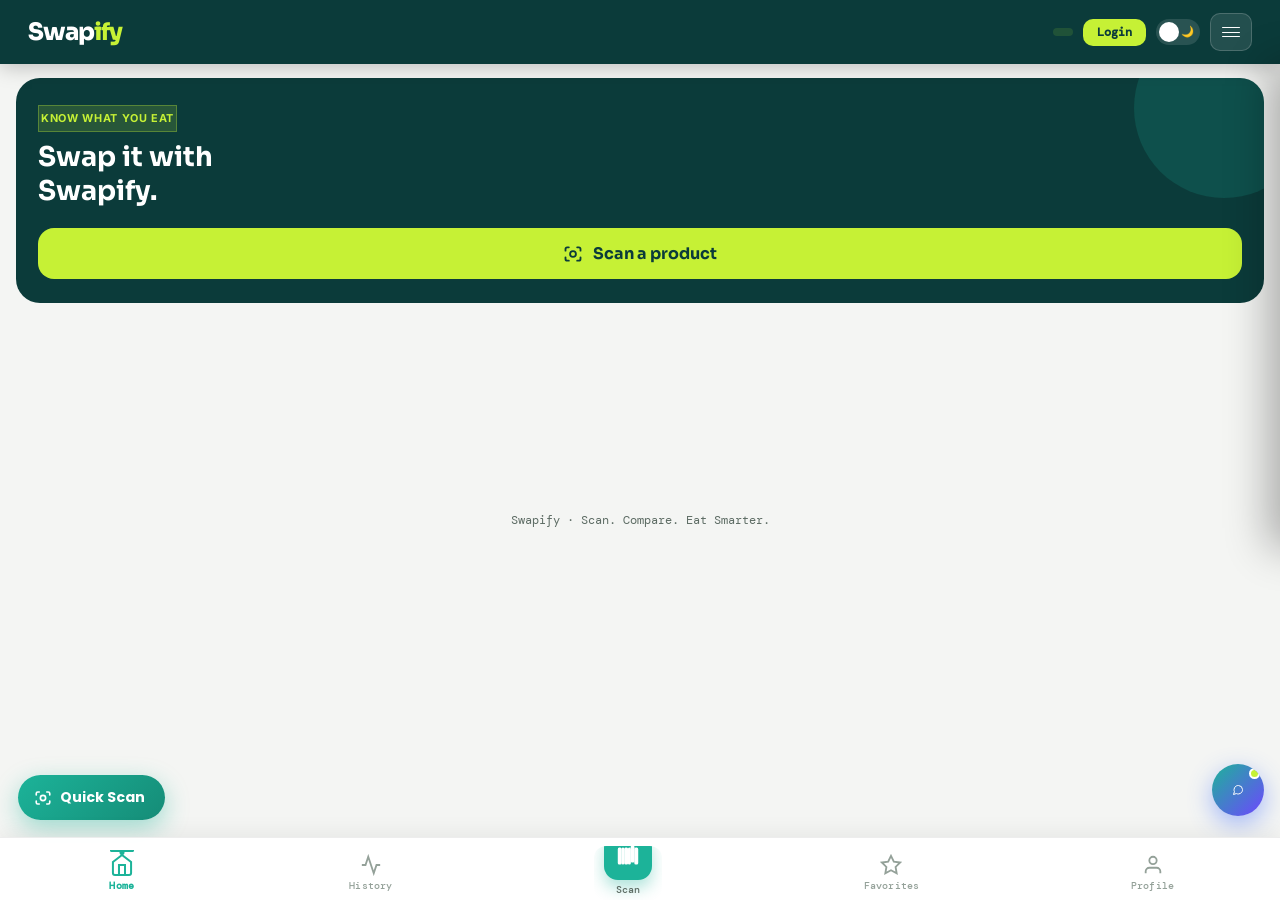
==== commit f41c73fe: "Ensure root files are deployed" ====
--- a/static/index.html
+++ b/static/index.html
@@ -16,7 +16,8 @@
 <script src="https://cdnjs.cloudflare.com/ajax/libs/html2canvas/1.4.1/html2canvas.min.js"></script>
 <script src="https://cdn.jsdelivr.net/npm/chart.js@4.4.0/dist/chart.umd.min.js"></script>
 <script src="https://cdnjs.cloudflare.com/ajax/libs/jspdf/2.5.1/jspdf.umd.min.js"></script>
-<link rel="stylesheet" href="style.css">
+<link rel="stylesheet" href="/style.css">
+<script src="/script.js"></script>
 <!-- Rough first-paint guess for the header nav's collapsed/expanded state,
      so the full 10-link nav never flashes on screen and overflows/gets cut
      off before script.js (loaded at the bottom of the page) can measure it
@@ -825,7 +826,7 @@
     </button>
   </div>
 </div>
-<script src="script.js"></script>
+<script src="/static/script.js"></script>
 
 <!-- ══ BOTTOM NAVIGATION BAR ══ -->
 <nav class="bottom-nav">
@@ -863,4 +864,4 @@
   </button>
 </nav>
 </body>
-</html>+</html>
--- a/style.css
+++ b/style.css
@@ -0,0 +1,1833 @@
+/* ══════════════ TOKENS ══════════════ */
+:root {
+  --navy:#0B3B3A;--navy-deep:#0B3B3A;--navy-light:#0E7C6E;--accent:#1CB399;
+  --lime:#C6F135;--lime-dark:#A9CE1F;--coral:#F4432E;--white:#ffffff;
+  --off-white:#EEFBF7;--bg:#F4F5F3;--card-bg:#ffffff;--gray:#94A199;
+  --gray-light:#E3EAE5;--border:#E3EAE5;--text:#111C17;--text-muted:#5C6B63;
+  --shadow:0 8px 32px rgba(11,59,58,0.08);--shadow-hover:0 16px 40px rgba(11,59,58,0.16);
+  --radius:20px;--radius-sm:12px;--radius-xs:8px;--transition:0.22s cubic-bezier(.4,0,.2,1);
+}
+[data-theme="dark"] {
+  --navy:#a8c0ff;--navy-deep:#0d1a3a;--navy-light:#1e3a70;--accent:#5a85ff;
+  --white:#1a1f2e;--off-white:#141929;--bg:#0e1322;--card-bg:#1a2035;
+  --gray:#7a8baa;--gray-light:#1e2a45;--border:#2a3a5c;--text:#e0e8ff;
+  --text-muted:#8898b8;--shadow:0 8px 32px rgba(0,0,0,0.4);--shadow-hover:0 16px 40px rgba(0,0,0,0.5);
+}
+*,*::before,*::after{box-sizing:border-box;margin:0;padding:0;}
+html{scroll-behavior:smooth;-webkit-text-size-adjust:100%;text-size-adjust:100%;background:var(--bg);overscroll-behavior-y:contain;}
+body{font-family:'Inter',sans-serif;background:var(--bg);min-height:100vh;min-height:100dvh;color:var(--text);transition:background var(--transition),color var(--transition);line-height:1.6;-webkit-font-smoothing:antialiased;-moz-osx-font-smoothing:grayscale;overscroll-behavior-y:contain;overflow-x:hidden;-webkit-tap-highlight-color:transparent;}
+/* Cross-browser reset (Task 8) — iOS Safari and some Android WebViews apply
+   native platform chrome to buttons/inputs (rounded corners, gradients,
+   default fonts) unless appearance is explicitly reset, which otherwise
+   clashes with the custom design on those browsers specifically. */
+button,input,textarea,select{font-family:inherit;-webkit-appearance:none;-moz-appearance:none;appearance:none;}
+button{background:none;border:none;cursor:pointer;}
+button:disabled{cursor:not-allowed;opacity:0.6;}
+h1,h2,h3,h4,.logo,.card-title,.product-name,.alt-title,.compare-title,.pref-section-title{font-family:'Sora',sans-serif;}
+
+/* ── MULTI-PAGE SYSTEM ── */
+.page{display:none;}
+.page.active{display:block;animation:fadeUp 0.25s ease;}
+
+/* ── HEADER ── */
+header{background:var(--navy-deep);padding:0 28px;height:64px;display:flex;align-items:center;justify-content:space-between;position:sticky;top:0;z-index:100;box-shadow:0 2px 20px rgba(0,0,0,0.25);gap:12px;}
+.logo{font-size:1.5rem;font-weight:900;color:#fff;letter-spacing:-1px;flex-shrink:0;cursor:pointer;}
+.logo span{color:var(--lime);}
+.header-right{display:flex;align-items:center;gap:10px;}
+.header-nav-menu{display:flex;align-items:center;gap:8px;flex-wrap:nowrap;}
+.hamburger-btn{display:none;flex-direction:column;justify-content:center;align-items:center;gap:4px;width:38px;height:38px;background:rgba(255,255,255,0.10);border:1.5px solid rgba(255,255,255,0.18);border-radius:10px;cursor:pointer;transition:all var(--transition);flex-shrink:0;}
+.hamburger-btn span{display:block;width:18px;height:2px;background:#fff;border-radius:2px;transition:all 0.25s ease;}
+.hamburger-btn:hover{border-color:var(--lime);background:rgba(192,255,51,0.12);}
+.hamburger-btn:hover::after{display:none;}
+.hamburger-btn.active span:nth-child(1){transform:translateY(6px) rotate(45deg);}
+.hamburger-btn.active span:nth-child(2){opacity:0;}
+.hamburger-btn.active span:nth-child(3){transform:translateY(-6px) rotate(-45deg);}
+.header-nav-backdrop{display:none;position:fixed;inset:0;background:rgba(0,0,0,0.4);z-index:99;}
+.header-nav-backdrop.visible{display:block;animation:fadeInBackdrop 0.25s ease;}
+@keyframes fadeInBackdrop{from{opacity:0;}to{opacity:1;}}
+/* Ten nav links + logo + badge + auth + theme toggle need real estate that
+   varies with zoom level, OS display-scaling, and font-loading — a single
+   fixed px breakpoint can't reliably predict when they stop fitting the
+   64px header. That's what let "Settings" get cut off on ordinary laptop
+   widths while the hamburger never appeared: the content was overflowing
+   well above the old 1180px cutoff. Collapse is now primarily driven by JS
+   actually measuring overflow (checkHeaderNavFit() in script.js), which
+   toggles the .nav-collapsed class below. The @media block further down is
+   only a safety net covering true small/no-JS screens and the brief instant
+   before JS's first measurement runs, so nothing ever paints
+   uncollapsed-and-cut-off. */
+html.nav-collapsed .header-nav-menu{
+  display:flex;flex-direction:column;align-items:stretch;gap:4px;flex-wrap:nowrap;
+  position:fixed;top:64px;right:0;width:min(320px,86vw);max-height:calc(100vh - 64px);max-height:calc(100dvh - 64px);
+  background:var(--navy-deep);padding:14px;z-index:100;overflow-y:auto;
+  box-shadow:-12px 0 40px rgba(0,0,0,0.3);
+  transform:translateX(100%);transition:transform 0.3s cubic-bezier(.4,0,.2,1);
+}
+html.nav-collapsed .header-nav-menu.open{transform:translateX(0);}
+html.nav-collapsed .header-nav-menu .btn-pref-header{width:100%;justify-content:flex-start;padding:12px 14px;font-size:0.78rem;}
+html.nav-collapsed .hamburger-btn{display:flex;}
+/* Safety net: always collapse below 900px even before JS has measured (or
+   if JS is disabled) — this width is comfortably too narrow for the full
+   nav regardless of fonts/zoom, so it's safe to hardcode. */
+@media(max-width:900px){
+  .header-nav-menu{
+    display:flex;flex-direction:column;align-items:stretch;gap:4px;flex-wrap:nowrap;
+    position:fixed;top:64px;right:0;width:min(320px,86vw);max-height:calc(100vh - 64px);max-height:calc(100dvh - 64px);
+    background:var(--navy-deep);padding:14px;z-index:100;overflow-y:auto;
+    box-shadow:-12px 0 40px rgba(0,0,0,0.3);
+    transform:translateX(100%);transition:transform 0.3s cubic-bezier(.4,0,.2,1);
+  }
+  .header-nav-menu.open{transform:translateX(0);}
+  .header-nav-menu .btn-pref-header{width:100%;justify-content:flex-start;padding:12px 14px;font-size:0.78rem;}
+  .hamburger-btn{display:flex;}
+}
+.badge{background:rgba(192,255,51,0.12);color:var(--lime);font-size:0.65rem;font-family:'DM Mono',monospace;padding:4px 10px;border-radius:100px;letter-spacing:1px;white-space:nowrap;}
+.btn-pref-header,.btn-profile-header{background:rgba(255,255,255,0.10);border:1.5px solid rgba(255,255,255,0.18);color:#fff;border-radius:10px;padding:6px 14px;font-family:'DM Mono',monospace;font-size:0.72rem;cursor:pointer;display:flex;align-items:center;gap:6px;transition:all var(--transition);}
+.btn-pref-header:hover,.btn-profile-header:hover{background:rgba(192,255,51,0.15);border-color:var(--lime);color:var(--lime);}
+.btn-pref-header:hover::after,.btn-profile-header:hover::after{display:none;}
+.btn-login-header{background:var(--lime);border:none;color:var(--navy-deep);border-radius:10px;padding:6px 14px;font-family:'DM Mono',monospace;font-size:0.72rem;font-weight:700;cursor:pointer;display:flex;align-items:center;gap:6px;transition:all var(--transition);}
+.btn-login-header:hover{background:var(--lime-dark);}
+.btn-login-header:hover::after{display:none;}
+.theme-toggle{width:44px;height:26px;background:rgba(255,255,255,0.12);border-radius:100px;border:none;cursor:pointer;position:relative;flex-shrink:0;transition:background var(--transition);}
+.theme-toggle::after{content:'';position:absolute;width:20px;height:20px;background:var(--white);border-radius:50%;top:3px;left:3px;transition:transform var(--transition),background var(--transition);}
+[data-theme="dark"] .theme-toggle{background:rgba(192,255,51,0.3);}
+[data-theme="dark"] .theme-toggle::after{transform:translateX(18px);background:var(--lime);}
+.theme-icon{position:absolute;font-size:0.65rem;top:50%;transform:translateY(-50%);right:6px;pointer-events:none;}
+[data-theme="dark"] .theme-icon{right:auto;left:6px;}
+.user-avatar{width:32px;height:32px;border-radius:50%;background:linear-gradient(135deg,var(--lime),var(--accent));display:flex;align-items:center;justify-content:center;font-size:0.8rem;font-weight:700;color:var(--navy-deep);cursor:pointer;flex-shrink:0;border:2px solid rgba(255,255,255,0.2);}
+
+/* ── ACTIVE PREFS STRIP ── */
+#activePrefStrip{display:none;background:rgba(192,255,51,0.12);border-bottom:1px solid rgba(192,255,51,0.2);padding:8px 20px;text-align:center;position:relative;z-index:99;}
+#activePrefStrip.visible{display:block;}
+.pref-strip-inner{display:flex;align-items:center;justify-content:center;gap:8px;flex-wrap:wrap;}
+.pref-strip-label{font-family:'DM Mono',monospace;font-size:0.68rem;color:var(--lime);opacity:0.8;letter-spacing:1px;}
+.pref-chip-active{display:inline-flex;align-items:center;gap:4px;background:rgba(192,255,51,0.18);border:1px solid rgba(192,255,51,0.35);border-radius:100px;padding:3px 10px;font-family:'DM Mono',monospace;font-size:0.68rem;color:var(--navy-deep);}
+[data-theme="dark"] .pref-chip-active{color:var(--lime);}
+
+/* ── HERO ── */
+.hero{background:var(--navy-deep);margin:14px 16px 0;border-radius:24px;padding:26px 22px 24px;position:relative;overflow:hidden;text-align:left;}
+.hero::before{content:'';position:absolute;width:180px;height:180px;border-radius:50%;background:var(--accent);opacity:0.18;top:-60px;right:-50px;pointer-events:none;}
+.hero::after{display:none;}
+.hero h1{font-family:'Sora',sans-serif;font-size:1.7rem;font-weight:700;color:#fff;line-height:1.25;margin-bottom:20px;max-width:260px;position:relative;}
+.hero h1 em{font-style:normal;color:var(--lime);}
+.hero p{display:none;}
+.hero-pill{display:inline-block;background:rgba(198,241,53,0.15);border:1px solid rgba(198,241,53,0.3);color:var(--lime);font-size:0.68rem;font-weight:700;letter-spacing:0.06em;text-transform:uppercase;padding:4px 2px;border-radius:0;margin:0 0 8px;position:relative;}
+.scan-btn{display:flex;align-items:center;justify-content:center;gap:10px;background:var(--lime);color:var(--navy-deep);font-family:'Sora',sans-serif;font-weight:700;font-size:1rem;border:none;border-radius:16px;padding:15px;width:100%;position:relative;z-index:2;cursor:pointer;transition:transform var(--transition),box-shadow var(--transition);}
+.scan-btn:hover{transform:translateY(-2px);box-shadow:0 10px 24px rgba(198,241,53,0.3);}
+
+/* ── QUICK STATS ── */
+.quick-stats{display:flex;gap:10px;padding:16px 16px 0;max-width:768px;margin:0 auto;}
+.quick-stat-card{flex:1;background:var(--card-bg);border:1px solid var(--border);border-radius:16px;padding:12px 14px;}
+.quick-stat-num{font-family:'Sora',sans-serif;font-weight:700;font-size:1.05rem;color:var(--navy-light);display:block;}
+.quick-stat-label{font-size:0.72rem;color:var(--text-muted);margin-top:2px;}
+.quick-stat-sub{display:block;font-size:0.62rem;color:var(--gray);margin-top:1px;}
+
+/* ── CONTAINER / CARD ── */
+.container{max-width:800px;margin:16px auto 60px;padding:0 16px;position:relative;z-index:2;}
+.card{background:var(--card-bg);border-radius:var(--radius);box-shadow:var(--shadow);padding:24px 22px;margin-bottom:16px;border:1px solid var(--border);transition:background var(--transition),border-color var(--transition),box-shadow var(--transition),transform var(--transition);}
+.card:hover{box-shadow:var(--shadow-hover);transform:translateY(-4px);}
+.card-title{font-size:0.68rem;font-family:'DM Mono',monospace;letter-spacing:2px;color:var(--gray);text-transform:uppercase;margin-bottom:14px;}
+
+/* ── INPUT ROW ── */
+.input-row{display:flex;gap:8px;align-items:stretch;}
+.input-wrap{flex:1;position:relative;min-width:0;}
+.input-wrap svg{position:absolute;left:14px;top:50%;transform:translateY(-50%);pointer-events:none;opacity:0.4;color:var(--text);}
+input[type="text"],input[type="email"],input[type="password"]{width:100%;padding:13px 16px 13px 44px;border:2px solid var(--border);border-radius:var(--radius-sm);font-family:'DM Mono',monospace;font-size:1rem;color:var(--text);background:var(--off-white);transition:border-color var(--transition),box-shadow var(--transition),background var(--transition);outline:none;letter-spacing:1px;}
+input[type="text"]:focus,input[type="email"]:focus,input[type="password"]:focus{border-color:var(--lime);box-shadow:0 0 0 4px rgba(192,255,51,0.15);background:var(--card-bg);}
+input[type="text"].fallback-highlight{border-color:#f59e0b;box-shadow:0 0 0 4px rgba(245,158,11,0.18);background:var(--card-bg);}
+.no-icon-input{padding-left:16px!important;}
+input[type="text"]::placeholder,input[type="email"]::placeholder,input[type="password"]::placeholder{color:var(--gray);letter-spacing:0;font-size:0.85rem;}
+
+/* ── BUTTONS ── */
+button,.btn{background:var(--navy-deep);color:#fff;border:none;border-radius:var(--radius-sm);padding:13px 20px;font-family:'Poppins',sans-serif;font-size:0.88rem;font-weight:600;cursor:pointer;transition:all var(--transition);white-space:nowrap;position:relative;overflow:hidden;}
+button::after{content:'';position:absolute;inset:0;background:rgba(192,255,51,0);transition:background var(--transition);}
+button:hover{transform:translateY(-2px) scale(1.02);box-shadow:0 8px 24px rgba(10,42,102,0.25);}
+button:hover::after{background:rgba(192,255,51,0.08);}
+button:active{transform:translateY(0) scale(0.99);}
+
+.btn-scan-primary{background:linear-gradient(135deg,var(--accent),#6e46ff);font-weight:700;padding:13px 22px;}
+.btn-scan-primary:hover{box-shadow:0 8px 24px rgba(59,107,255,0.4);}
+
+.btn-camera{background:var(--lime);color:var(--navy-deep);font-weight:700;display:inline-flex;align-items:center;gap:6px;padding:13px 16px;}
+.btn-camera:hover{background:var(--lime-dark);color:var(--navy-deep);box-shadow:0 8px 24px rgba(192,255,51,0.4);}
+.btn-camera svg{flex-shrink:0;}
+.btn-camera.camera-disabled{background:var(--gray-light);color:var(--gray);cursor:not-allowed;opacity:0.7;transform:none!important;box-shadow:none!important;}
+.btn-camera.camera-disabled::after{display:none;}
+
+/* ── MIC BUTTON ── */
+.btn-mic{background:rgba(255,255,255,0.10);border:1.5px solid var(--border);color:var(--text);display:inline-flex;align-items:center;justify-content:center;padding:13px 14px;border-radius:var(--radius-sm);cursor:pointer;transition:all var(--transition);flex-shrink:0;}
+.btn-mic:hover{border-color:var(--accent);color:var(--accent);background:rgba(59,107,255,0.08);transform:translateY(-1px);}
+.btn-mic:hover::after{display:none;}
+.btn-mic.listening{background:rgba(255,107,107,0.12);border-color:var(--coral);color:var(--coral);animation:micPulse 1s ease infinite;}
+.btn-mic.listening::after{display:none;}
+.btn-mic.mic-disabled{opacity:0.4;cursor:not-allowed;transform:none!important;box-shadow:none!important;}
+.btn-mic.mic-disabled::after{display:none;}
+@keyframes micPulse{0%,100%{box-shadow:0 0 0 0 rgba(255,107,107,0.3);}50%{box-shadow:0 0 0 8px rgba(255,107,107,0);}}
+
+/* ── ACTION BUTTONS ROW ── */
+.action-btn-row{display:flex;flex-wrap:wrap;gap:8px;margin-bottom:14px;align-items:center;}
+.btn-compare{background:linear-gradient(135deg,#7c4dff,#536dfe);padding:10px 18px;font-size:0.82rem;display:inline-flex;align-items:center;gap:6px;font-family:'Poppins',sans-serif;font-weight:600;}
+.btn-compare:hover{box-shadow:0 8px 24px rgba(101,31,255,0.4);}
+.btn-compare svg{width:16px;height:16px;}
+.btn-share{background:linear-gradient(135deg,#ff6b6b,#ff8e53);padding:10px 18px;font-size:0.82rem;display:inline-flex;align-items:center;gap:6px;font-family:'Poppins',sans-serif;font-weight:600;color:#fff;}
+.btn-share:hover{box-shadow:0 8px 24px rgba(255,107,107,0.4);}
+.btn-share svg{width:16px;height:16px;}
+.btn-fav{background:rgba(255,193,7,0.12);border:1.5px solid rgba(255,193,7,0.35);color:#b8860b;padding:10px 18px;font-size:0.82rem;display:inline-flex;align-items:center;gap:6px;font-family:'DM Mono',monospace;font-weight:600;}
+.btn-fav:hover{background:rgba(255,193,7,0.22);border-color:#f0b900;box-shadow:0 6px 18px rgba(255,193,7,0.25);}
+.btn-fav:hover::after{display:none;}
+.btn-fav:hover{transform:translateY(-1px);}
+.btn-fav.fav-active{background:rgba(255,193,7,0.25);border-color:#e6b800;color:#856404;}
+[data-theme="dark"] .btn-fav{color:#ffd166;}
+[data-theme="dark"] .btn-fav.fav-active{background:rgba(255,193,7,0.2);color:#ffc107;}
+.copy-score-btn{display:inline-flex;align-items:center;gap:6px;background:var(--accent);color:#fff;border:none;border-radius:10px;padding:10px 16px;font-family:'DM Mono',monospace;font-size:0.76rem;font-weight:500;cursor:pointer;transition:all var(--transition);}
+.copy-score-btn:hover{background:var(--navy-light);transform:translateY(-2px);box-shadow:0 4px 14px rgba(59,107,255,0.3);}
+.copy-score-btn:hover::after{display:none;}
+.copy-score-btn.copied{background:#00a875;}
+.copy-score-btn svg{width:14px;height:14px;}
+
+/* ── CAMERA ── */
+#cameraSection{display:none;margin-top:14px;border-radius:var(--radius-sm);overflow:hidden;border:2px solid var(--lime);position:relative;}
+#cameraSection.active{display:block;}
+#reader{
+  width:100%;
+  height:clamp(220px,52vw,420px);
+  max-height:60vh;
+  background:#000;
+  border-radius:var(--radius-sm);
+  overflow:hidden;
+  position:relative;
+}
+/* html5-qrcode sets its own inline width/height on these, computed from the
+   device's native camera stream — which is exactly why the scanner looked a
+   different size on every browser/device. Force them to fill the fixed,
+   responsive box above instead, cropping (not stretching) the feed. */
+#reader video,#reader canvas,#reader img,#reader__scan_region,#reader__scan_region video{
+  width:100%!important;
+  height:100%!important;
+  max-width:100%!important;
+  max-height:100%!important;
+  object-fit:cover!important;
+  display:block;
+  position:absolute!important;
+  top:0!important;
+  left:0!important;
+}
+/* The camera-select dropdown / torch button html5-qrcode injects below the
+   video — unstyled by default, so it visually clashed with the rest of the
+   design system. */
+#reader__dashboard_section,#reader__dashboard{
+  background:var(--card-bg)!important;
+  padding:8px 10px!important;
+  font-family:'Inter',sans-serif!important;
+}
+#reader__dashboard_section select,#reader__dashboard_section button{
+  font-family:'Inter',sans-serif!important;
+  border-radius:8px!important;
+  border:1.5px solid var(--border)!important;
+  padding:6px 10px!important;
+  background:var(--off-white)!important;
+  color:var(--text)!important;
+  cursor:pointer;
+}
+@media(max-width:540px){
+  #reader{height:clamp(200px,62vw,340px);}
+}
+@media(min-width:769px){
+  #reader{height:340px;}
+}
+.camera-overlay-bar{background:var(--navy-deep);padding:10px 14px;display:flex;align-items:center;justify-content:space-between;gap:10px;}
+.camera-overlay-bar span{font-family:'DM Mono',monospace;font-size:0.78rem;color:var(--lime);letter-spacing:1px;}
+.btn-camera-close{background:rgba(255,107,107,0.2);color:var(--coral);border:none;border-radius:8px;padding:6px 14px;font-size:0.78rem;font-family:'DM Mono',monospace;cursor:pointer;transition:all var(--transition);transform:none!important;box-shadow:none!important;}
+.btn-camera-close:hover{background:var(--coral);color:#fff;}
+.btn-camera-close:hover::after{display:none;}
+
+/* ── CAMERA ERROR ── */
+#cameraError{display:none;margin-top:12px;border-radius:var(--radius-sm);overflow:hidden;border:1.5px solid #fbbf24;}
+#cameraError.visible{display:block;}
+.camera-error-header{background:linear-gradient(135deg,#fffbeb,#fef3c7);padding:14px 16px 12px;display:flex;align-items:flex-start;gap:12px;}
+[data-theme="dark"] .camera-error-header{background:linear-gradient(135deg,#292000,#352a00);}
+.camera-error-icon-wrap{width:36px;height:36px;border-radius:10px;background:rgba(245,158,11,0.15);display:flex;align-items:center;justify-content:center;flex-shrink:0;}
+.camera-error-icon-wrap svg{color:#d97706;}
+.camera-error-text-wrap{flex:1;}
+.camera-error-title{font-family:'Poppins',sans-serif;font-weight:700;font-size:0.9rem;color:#92400e;margin-bottom:3px;}
+[data-theme="dark"] .camera-error-title{color:#fde68a;}
+.camera-error-msg{font-size:0.8rem;color:#78350f;line-height:1.55;}
+[data-theme="dark"] .camera-error-msg{color:#fcd34d;opacity:0.85;}
+.camera-error-dismiss{background:none;border:none;color:#d97706;cursor:pointer;padding:2px 4px;border-radius:6px;font-size:1rem;line-height:1;flex-shrink:0;transition:all var(--transition);transform:none!important;box-shadow:none!important;}
+.camera-error-dismiss:hover{background:rgba(245,158,11,0.2);}
+.camera-error-dismiss:hover::after{display:none;}
+.camera-error-footer{background:#fffdf0;border-top:1px solid #fde68a;padding:10px 14px;display:flex;align-items:center;gap:8px;flex-wrap:wrap;}
+[data-theme="dark"] .camera-error-footer{background:#1e1700;border-top-color:#4a3800;}
+.camera-error-footer-label{font-family:'DM Mono',monospace;font-size:0.7rem;color:#a16207;letter-spacing:0.5px;flex-shrink:0;}
+.camera-error-tip{display:inline-flex;align-items:center;gap:5px;background:#fef3c7;border:1px solid #fde68a;border-radius:100px;padding:3px 10px;font-size:0.7rem;font-family:'DM Mono',monospace;color:#78350f;}
+.camera-error-tip-action{cursor:pointer;transition:all var(--transition);}
+.camera-error-tip-action:hover{background:#fde68a;transform:translateY(-1px);}
+.btn-name-photo-link{display:block;width:100%;text-align:center;background:none;border:none;color:var(--text-muted);font-family:'DM Mono',monospace;font-size:0.72rem;padding:8px 4px 2px;margin:0;cursor:pointer;transition:color var(--transition);}
+.btn-name-photo-link:hover{color:var(--accent);transform:none;box-shadow:none;}
+.name-photo-status{display:none;align-items:center;gap:8px;justify-content:center;text-align:center;font-size:0.76rem;font-family:'DM Mono',monospace;color:var(--text-muted);padding:6px 4px;}
+.name-photo-status.visible{display:flex;}
+.name-photo-status.error{color:var(--coral);}
+.name-photo-spinner{width:13px;height:13px;border:2px solid var(--border);border-top-color:var(--accent);border-radius:50%;animation:spin 0.7s linear infinite;flex-shrink:0;}
+[data-theme="dark"] .camera-error-tip{background:#2a1e00;border-color:#4a3500;color:#fcd34d;}
+
+/* ── VOICE STATUS ── */
+.voice-status{margin-top:8px;padding:8px 14px;border-radius:var(--radius-xs);background:rgba(59,107,255,0.08);border:1px solid rgba(59,107,255,0.2);font-family:'DM Mono',monospace;font-size:0.76rem;color:var(--accent);display:none;align-items:center;gap:8px;}
+.voice-status.visible{display:flex;}
+.voice-status.error{background:rgba(255,107,107,0.08);border-color:rgba(255,107,107,0.2);color:var(--coral);}
+.voice-dot{width:8px;height:8px;border-radius:50%;background:var(--accent);flex-shrink:0;animation:micPulse 1s ease infinite;}
+.voice-status.error .voice-dot{background:var(--coral);}
+
+/* ── QUICK CHIPS ── */
+.chip small{display:block;font-size:0.62rem;opacity:0.7;margin-top:1px;}
+
+/* ── STATUS BARS ── */
+.src-note{font-size:0.68rem;font-family:'DM Mono',monospace;color:var(--gray);margin-top:10px;text-align:center;}
+.db-status{font-size:0.7rem;font-family:'DM Mono',monospace;padding:5px 12px;border-radius:var(--radius-xs);margin-top:5px;text-align:center;}
+.db-loaded{background:#e6faf4;color:#00a875;}
+.db-error{background:#fff0f0;color:#e03a3a;}
+.db-warn{background:#fff9e6;color:#c98000;}
+[data-theme="dark"] .db-loaded{background:#0a2a1a;color:#00d48a;}
+[data-theme="dark"] .db-error{background:#2a0a0a;color:#ff6b6b;}
+[data-theme="dark"] .db-warn{background:#2a2000;color:#ffd166;}
+
+/* ── RESULT AREAS ── */
+#result,#alternativesResult,#compareResult{display:none;}
+#result.visible{display:block;animation:fadeUp 0.38s ease;}
+#alternativesResult.visible{display:block;animation:fadeUp 0.38s ease 0.08s both;}
+#compareResult.visible{display:block;animation:fadeUp 0.38s ease;}
+@keyframes fadeUp{from{opacity:0;transform:translateY(16px);}to{opacity:1;transform:translateY(0);}}
+
+.error-box{display:flex;align-items:flex-start;gap:12px;background:#fff5f5;border:1.5px solid #ffd0d0;border-radius:var(--radius-sm);padding:16px 18px;color:#e03a3a;font-size:0.88rem;}
+[data-theme="dark"] .error-box{background:#2a0a0a;border-color:#4a1010;color:#ff6b6b;}
+
+/* ── PRODUCT RESULT CARD ── */
+#result.visible{display:block;background:var(--card-bg);border-radius:var(--radius);box-shadow:var(--shadow);padding:24px 22px;margin-bottom:16px;border:1px solid var(--border);}
+.barcode-row{display:flex;align-items:center;gap:12px;padding:9px 14px;background:var(--navy-deep);border-radius:var(--radius-sm);margin-bottom:18px;flex-wrap:wrap;}
+.barcode-num{font-family:'DM Mono',monospace;font-size:0.9rem;color:var(--lime);letter-spacing:2px;}
+.barcode-status{margin-left:auto;font-size:0.66rem;color:rgba(192,255,51,0.7);font-family:'DM Mono',monospace;letter-spacing:1px;}
+.product-header{display:flex;justify-content:space-between;align-items:flex-start;gap:16px;margin-bottom:18px;padding-bottom:16px;border-bottom:2px solid var(--off-white);}
+.product-name{font-size:1.3rem;font-weight:700;color:var(--text);line-height:1.2;}
+.product-brand{font-size:0.8rem;color:var(--gray);font-family:'DM Mono',monospace;margin-top:3px;text-transform:uppercase;letter-spacing:1px;}
+.score-badge{min-width:66px;height:66px;border-radius:16px;display:flex;flex-direction:column;align-items:center;justify-content:center;font-weight:800;flex-shrink:0;font-family:'Poppins',sans-serif;}
+.score-badge .score-num{font-size:1.6rem;line-height:1;}
+.score-badge .score-lbl{font-size:0.58rem;font-family:'DM Mono',monospace;letter-spacing:1px;margin-top:2px;opacity:0.75;}
+/* Task 1C — flat, minimal grade colors (no gradients) with full dark-mode parity */
+.score-a{background:#eaf9d1;color:#4d7a00;}
+.score-b{background:#eaf6ff;color:#2a7dd4;}
+.score-c{background:#fff9e6;color:#c98000;}
+.score-d{background:#fff0f0;color:#e03a3a;}
+.score-f{background:#fce4ec;color:#c62828;}
+[data-theme="dark"] .score-a{background:#1d2a06;color:#c6f135;}
+[data-theme="dark"] .score-b{background:#0a2030;color:#5aafff;}
+[data-theme="dark"] .score-c{background:#2a2000;color:#ffd166;}
+[data-theme="dark"] .score-d{background:#2a0a0a;color:#ff6b6b;}
+[data-theme="dark"] .score-f{background:#300a12;color:#ff5a7a;}
+
+/* ══════════════════════════════════════
+   HERO SCORE CARD — Task 1A + 2A
+   The final score is the first thing rendered: large, bold, animated dial.
+   ══════════════════════════════════════ */
+.hero-score-card{background:var(--card-bg);border:1.5px solid var(--border);border-radius:var(--radius);padding:30px 20px 24px;margin-bottom:18px;display:flex;flex-direction:column;align-items:center;text-align:center;box-shadow:var(--shadow);position:relative;overflow:hidden;animation:heroZoomIn 0.5s cubic-bezier(.34,1.56,.64,1) both;}
+.hero-score-card::before{content:'';position:absolute;inset:0;background:radial-gradient(circle at 50% 0%,rgba(198,241,53,0.10),transparent 60%);pointer-events:none;}
+@keyframes heroZoomIn{from{opacity:0;transform:scale(0.82);}to{opacity:1;transform:scale(1);}}
+.hero-score-dial-wrap{position:relative;width:168px;height:168px;margin-bottom:16px;}
+.hero-score-dial{width:100%;height:100%;transform:rotate(0deg);}
+.hero-dial-track{fill:none;stroke:var(--off-white);stroke-width:12;}
+[data-theme="dark"] .hero-dial-track{stroke:var(--gray-light);}
+.hero-dial-progress{fill:none;stroke-width:12;stroke-linecap:round;transition:stroke-dashoffset 0.1s linear;}
+.hero-score-puck{position:absolute;top:50%;left:50%;transform:translate(-50%,-50%);width:126px;height:126px;border-radius:50%;background:var(--card-bg);box-shadow:0 14px 30px rgba(11,59,58,0.16);}
+.hero-score-center{position:absolute;inset:0;display:flex;flex-direction:column;align-items:center;justify-content:center;}
+.hero-score-number{font-family:'Sora',sans-serif;font-weight:900;font-size:3.4rem;line-height:1;letter-spacing:-2px;text-shadow:0 2px 0 rgba(0,0,0,0.03);}
+.hero-score-outof{font-family:'Inter',sans-serif;font-size:0.7rem;color:var(--gray);letter-spacing:0.5px;margin-top:2px;font-weight:600;}
+.hero-score-grade-pill{font-family:'Sora',sans-serif;font-weight:800;font-size:0.78rem;padding:4px 14px;border-radius:100px;letter-spacing:0.4px;margin-top:8px;}
+.hero-score-tagline{font-family:'Inter',sans-serif;font-size:0.78rem;color:var(--text-muted);margin-top:12px;letter-spacing:0.2px;}
+
+/* ══════════════════════════════════════
+   SCORE BREAKDOWN CARD — Task 1B
+   Rebuilt as a single clean rectangle: solid outer border, no dotted/dashed
+   lines, edge-to-edge zebra rows, and a clearly separated final-score row.
+   ══════════════════════════════════════ */
+.score-breakdown-card{background:var(--card-bg);border:1.5px solid var(--border);border-radius:var(--radius-sm);margin-bottom:14px;overflow:hidden;}
+.score-breakdown-title{font-family:'DM Mono',monospace;font-size:0.7rem;letter-spacing:1.5px;color:var(--gray);text-transform:uppercase;display:flex;align-items:center;justify-content:space-between;gap:6px;padding:13px 16px;background:var(--off-white);border-bottom:1.5px solid var(--border);}
+.breakdown-how-link{font-family:'Inter',sans-serif;text-transform:none;letter-spacing:0;font-size:0.72rem;font-weight:600;color:var(--navy-light);background:none;border:none;cursor:pointer;white-space:nowrap;}
+.breakdown-how-link:hover{color:var(--navy-deep);text-decoration:underline;}
+.breakdown-row.breakdown-base{background:rgba(11,59,58,0.05);border-bottom:1.5px solid var(--border);}
+[data-theme="dark"] .breakdown-row.breakdown-base{background:rgba(255,255,255,0.04);}
+.breakdown-row.breakdown-base .breakdown-label{font-weight:700;color:var(--text);}
+.amt-base-num{font-family:'Sora',sans-serif;font-weight:800;font-size:1rem;color:var(--navy-light);}
+.breakdown-group-label{font-family:'DM Mono',monospace;font-size:0.64rem;letter-spacing:1px;color:var(--text-muted);text-transform:uppercase;padding:8px 16px 4px;opacity:0.8;}
+.breakdown-row{display:flex;align-items:center;justify-content:space-between;gap:10px;padding:12px 16px;border-bottom:1px solid var(--border);font-family:'DM Mono',monospace;font-size:0.84rem;transition:background 0.15s ease;}
+.breakdown-row:nth-child(even){background:rgba(0,0,0,0.035);}
+[data-theme="dark"] .breakdown-row:nth-child(even){background:rgba(255,255,255,0.045);}
+.breakdown-row:hover{background:rgba(0,0,0,0.055);}
+[data-theme="dark"] .breakdown-row:hover{background:rgba(255,255,255,0.065);}
+.breakdown-row:last-of-type{border-bottom:none;}
+.breakdown-label{color:var(--text);flex:1;}
+.breakdown-amount{font-weight:700;white-space:nowrap;color:var(--text);}
+.amt-base{color:var(--navy-light);}
+.amt-neg{color:#e03a3a;}
+[data-theme="dark"] .amt-neg{color:#ff6b6b;}
+.amt-pos{color:#00a875;}
+[data-theme="dark"] .amt-pos{color:#00d48a;}
+.breakdown-row.breakdown-final{border-top:2px solid var(--text);border-bottom:none;margin-top:4px;padding:16px;background:rgba(198,241,53,0.14);position:relative;}
+[data-theme="dark"] .breakdown-row.breakdown-final{background:rgba(198,241,53,0.08);}
+.breakdown-row.breakdown-final .breakdown-label{font-weight:800;font-family:'Poppins',sans-serif;font-size:1rem;color:var(--text);letter-spacing:0.2px;}
+.breakdown-row.breakdown-final .breakdown-amount{font-family:'Sora',sans-serif;font-size:1.35rem;font-weight:900;letter-spacing:-0.5px;}
+.amt-final-a{color:#5a9e00;}
+.amt-final-b{color:#2a7dd4;}
+.amt-final-c{color:#c98000;}
+.amt-final-d,.amt-final-f{color:#e03a3a;}
+[data-theme="dark"] .amt-final-a{color:#c6f135;}
+.breakdown-cat{display:block;font-size:0.62rem;color:var(--text-muted);font-weight:400;letter-spacing:0.5px;margin-top:1px;text-transform:uppercase;}
+.breakdown-row.breakdown-multiplier{cursor:help;background:rgba(28,179,153,0.06);}
+.breakdown-row.breakdown-multiplier .breakdown-label{color:var(--accent);}
+
+
+/* ── PREF MATCH BANNER ── */
+.pref-match-banner{display:flex;flex-wrap:wrap;gap:6px;margin-bottom:12px;}
+.pref-match-tag{display:inline-flex;align-items:center;gap:5px;padding:4px 12px;border-radius:100px;font-family:'DM Mono',monospace;font-size:0.7rem;font-weight:600;}
+.pref-match-yes{background:linear-gradient(135deg,rgba(192,255,51,0.2),rgba(0,168,117,0.15));border:1.5px solid rgba(0,168,117,0.3);color:#007a55;}
+[data-theme="dark"] .pref-match-yes{background:rgba(0,200,120,0.12);border-color:rgba(0,200,120,0.25);color:#00d48a;}
+.pref-match-no{background:rgba(255,107,107,0.1);border:1.5px solid rgba(255,107,107,0.25);color:#c0392b;}
+[data-theme="dark"] .pref-match-no{background:rgba(255,100,100,0.10);border-color:rgba(255,100,100,0.22);color:#ff8080;}
+
+/* ── TAGS / FLAGS ── */
+.tags{display:flex;flex-wrap:wrap;gap:7px;margin-bottom:14px;}
+.tag{padding:4px 11px;border-radius:100px;font-size:0.71rem;font-family:'DM Mono',monospace;font-weight:500;}
+.tag-green{background:#e6faf4;color:#00a875;}
+.tag-yellow{background:#fff9e6;color:#c98000;}
+.tag-red{background:#fff0f0;color:#e03a3a;}
+.tag-orange{background:#fff3e0;color:#e65100;}
+[data-theme="dark"] .tag-green{background:#0a2a1a;color:#00d48a;}
+[data-theme="dark"] .tag-yellow{background:#2a2000;color:#ffd166;}
+[data-theme="dark"] .tag-red{background:#2a0a0a;color:#ff8080;}
+[data-theme="dark"] .tag-orange{background:#2a1500;color:#ffaa66;}
+
+.confidence-badge{display:inline-block;padding:2px 9px;border-radius:100px;font-size:0.66rem;font-family:'DM Mono',monospace;font-weight:500;margin-left:8px;vertical-align:middle;}
+.confidence-high{background:#e6faf4;color:#00a875;}
+.confidence-medium{background:#fff9e6;color:#c98000;}
+.confidence-low{background:#fff0f0;color:#e03a3a;}
+[data-theme="dark"] .confidence-high{background:#0a2a1a;color:#00d48a;}
+[data-theme="dark"] .confidence-medium{background:#2a2000;color:#ffd166;}
+[data-theme="dark"] .confidence-low{background:#2a0a0a;color:#ff8080;}
+
+.insufficient-data-box{display:flex;align-items:center;gap:10px;background:#fff9e6;border:1.5px solid #ffe0a0;border-radius:var(--radius-sm);padding:11px 14px;color:#b87a00;font-size:0.83rem;font-family:'DM Mono',monospace;margin-bottom:14px;}
+[data-theme="dark"] .insufficient-data-box{background:#2a2000;border-color:#4a3800;color:#ffd166;}
+
+.source-badge{display:inline-block;padding:2px 9px;border-radius:100px;font-size:0.66rem;font-family:'DM Mono',monospace;font-weight:500;margin-left:8px;}
+.source-backend{background:#e8eaf6;color:#3949ab;}
+.source-csv{background:#e6faf4;color:#00a875;}
+.source-off{background:#fff3e0;color:#e65100;}
+[data-theme="dark"] .source-backend{background:#0d1230;color:#8090ff;}
+[data-theme="dark"] .source-csv{background:#0a2a1a;color:#00d48a;}
+[data-theme="dark"] .source-off{background:#2a1500;color:#ffaa66;}
+
+.section{margin-bottom:16px;}
+.section-label{font-size:0.66rem;font-family:'DM Mono',monospace;letter-spacing:2px;color:var(--gray);text-transform:uppercase;margin-bottom:8px;}
+
+/* ── NUTRITION TABLE (replaces grid) ── */
+.nutr-table{width:100%;border-collapse:separate;border-spacing:0;font-family:'DM Mono',monospace;font-size:0.82rem;}
+.nutr-table th{background:var(--off-white);color:var(--gray);font-size:0.66rem;font-weight:600;letter-spacing:1px;text-transform:uppercase;padding:8px 14px;text-align:left;}
+.nutr-table th:first-child{border-radius:10px 0 0 0;}
+.nutr-table th:last-child{border-radius:0 10px 0 0;text-align:right;}
+.nutr-table td{padding:9px 14px;border-bottom:1px solid var(--border);color:var(--text);}
+.nutr-table td:last-child{text-align:right;font-weight:700;color:var(--text);}
+.nutr-table tr:last-child td{border-bottom:none;}
+.nutr-table tr:nth-child(even) td{background:rgba(0,0,0,0.02);}
+[data-theme="dark"] .nutr-table tr:nth-child(even) td{background:rgba(255,255,255,0.02);}
+.nutr-table .val-warn{color:#e03a3a;}
+.nutr-table .val-ok{color:#00a875;}
+
+/* ── INGREDIENTS BOX ── */
+.info-box{font-size:0.84rem;color:var(--text-muted);line-height:1.7;background:var(--off-white);border-radius:var(--radius-sm);padding:12px 14px;border-left:3px solid var(--lime);}
+.missing-list{display:flex;flex-direction:column;gap:5px;}
+.missing-item{display:flex;align-items:center;gap:8px;font-size:0.81rem;color:var(--text-muted);font-family:'DM Mono',monospace;}
+.missing-item::before{content:'--';color:var(--border);}
+
+/* ── PRODUCT IMAGE ── */
+.product-image{width:140px;max-width:100%;display:block;margin:0 auto 16px;border-radius:var(--radius-sm);box-shadow:0 4px 16px rgba(0,0,0,0.15);object-fit:contain;background:var(--off-white);}
+.placeholder-img{width:140px;height:140px;display:flex;align-items:center;justify-content:center;margin:0 auto 16px;border-radius:16px;background:linear-gradient(135deg,var(--off-white),var(--gray-light));border:2px dashed var(--border);flex-direction:column;gap:8px;}
+.placeholder-img svg{opacity:0.25;color:var(--text);}
+.placeholder-img span{font-size:0.68rem;color:var(--gray);font-family:'DM Mono',monospace;}
+.img-loading-wrap{width:140px;height:140px;display:flex;align-items:center;justify-content:center;margin:0 auto 16px;border-radius:16px;background:linear-gradient(90deg,var(--off-white) 25%,var(--border) 50%,var(--off-white) 75%);background-size:200% 100%;animation:imgShimmer 1.4s ease infinite;border:1.5px solid var(--border);}
+@keyframes imgShimmer{0%{background-position:200% 0;}100%{background-position:-200% 0;}}
+
+.loading-spinner{display:flex;align-items:center;justify-content:center;gap:12px;padding:36px;color:var(--gray);font-family:'DM Mono',monospace;font-size:0.86rem;}
+.loading-spinner::before{content:'';width:18px;height:18px;border:3px solid var(--border);border-top-color:var(--lime);border-radius:50%;animation:spin 0.8s linear infinite;flex-shrink:0;}
+@keyframes spin{to{transform:rotate(360deg);}}
+
+
+/* ══════════════════════════════════════
+   INGREDIENT FLAG WARNING BOX
+   ══════════════════════════════════════ */
+.ingredient-flag-box{background:#fff5f5;border:1.5px solid #ffc9c9;border-radius:var(--radius-sm);padding:13px 15px;margin-bottom:14px;}
+[data-theme="dark"] .ingredient-flag-box{background:#2a0e0e;border-color:#4a1a1a;}
+.ingredient-flag-title{font-family:'Poppins',sans-serif;font-weight:700;font-size:0.85rem;color:#c0392b;margin-bottom:8px;display:flex;align-items:center;gap:6px;}
+[data-theme="dark"] .ingredient-flag-title{color:#ff8080;}
+.ingredient-flag-list{display:flex;flex-direction:column;gap:5px;}
+.ingredient-flag-item{font-family:'DM Mono',monospace;font-size:0.79rem;color:#9b2c2c;display:flex;align-items:baseline;gap:6px;flex-wrap:wrap;}
+[data-theme="dark"] .ingredient-flag-item{color:#ffb3b3;}
+.ingredient-flag-cat{font-size:0.66rem;color:#c0392b;opacity:0.65;}
+[data-theme="dark"] .ingredient-flag-cat{color:#ff8080;}
+
+/* ══════════════════════════════════════
+   PREFERENCE MATCH BADGE (v2)
+   ══════════════════════════════════════ */
+.pref-match-banner-v2{display:flex;flex-direction:column;gap:6px;margin-bottom:12px;}
+.pref-match-line{font-family:'DM Mono',monospace;font-size:0.78rem;padding:8px 13px;border-radius:var(--radius-xs);display:flex;align-items:baseline;gap:6px;flex-wrap:wrap;}
+.pref-match-line strong{font-family:'Poppins',sans-serif;font-weight:700;}
+.pref-match-line-yes{background:linear-gradient(135deg,rgba(192,255,51,0.18),rgba(0,168,117,0.10));border:1.5px solid rgba(0,168,117,0.3);color:#007a55;}
+[data-theme="dark"] .pref-match-line-yes{background:rgba(0,200,120,0.10);border-color:rgba(0,200,120,0.25);color:#00d48a;}
+.pref-match-line-no{background:rgba(255,107,107,0.08);border:1.5px solid rgba(255,107,107,0.22);color:#c0392b;}
+[data-theme="dark"] .pref-match-line-no{background:rgba(255,100,100,0.08);border-color:rgba(255,100,100,0.2);color:#ff8080;}
+
+/* ══════════════════════════════════════
+   FAVORITES SECTION
+   ══════════════════════════════════════ */
+.fav-section{background:var(--card-bg);border-radius:var(--radius);box-shadow:var(--shadow);padding:22px 20px;margin-bottom:16px;border:1px solid var(--border);}
+.fav-header-row{display:flex;align-items:center;justify-content:space-between;gap:10px;margin-bottom:14px;}
+.fav-title{font-family:'Poppins',sans-serif;font-size:1rem;font-weight:700;color:var(--text);display:flex;align-items:center;gap:8px;}
+.fav-count-badge{background:var(--off-white);border:1px solid var(--border);border-radius:100px;padding:2px 10px;font-family:'DM Mono',monospace;font-size:0.68rem;color:var(--text-muted);}
+.btn-clear-favs{background:none;border:none;color:var(--text-muted);font-family:'DM Mono',monospace;font-size:0.72rem;cursor:pointer;padding:4px 8px;border-radius:6px;transition:all var(--transition);}
+.btn-clear-favs:hover{background:rgba(255,107,107,0.1);color:var(--coral);}
+.btn-clear-favs:hover::after{display:none;}
+.btn-clear-favs:hover{transform:none;box-shadow:none;}
+.fav-grid{display:flex;flex-direction:column;gap:8px;}
+.fav-item{display:flex;align-items:center;gap:12px;background:var(--off-white);border-radius:12px;padding:10px 14px;border:1px solid var(--border);transition:all var(--transition);}
+.fav-item:hover{border-color:rgba(255,193,7,0.4);box-shadow:0 4px 14px rgba(255,193,7,0.12);}
+.fav-item-score{min-width:38px;height:38px;border-radius:10px;display:flex;align-items:center;justify-content:center;font-weight:800;font-size:0.95rem;font-family:'Poppins',sans-serif;flex-shrink:0;}
+.fav-item-info{flex:1;min-width:0;}
+.fav-item-name{font-size:0.84rem;font-weight:600;color:var(--text);white-space:nowrap;overflow:hidden;text-overflow:ellipsis;}
+.fav-item-meta{font-family:'DM Mono',monospace;font-size:0.64rem;color:var(--text-muted);margin-top:2px;}
+.fav-item-actions{display:flex;gap:6px;flex-shrink:0;}
+.btn-fav-scan{background:var(--navy-deep);color:#fff;border:none;border-radius:8px;padding:6px 12px;font-family:'DM Mono',monospace;font-size:0.7rem;cursor:pointer;transition:all var(--transition);}
+.btn-fav-scan:hover{background:var(--accent);}
+.btn-fav-scan:hover::after{display:none;}
+.btn-fav-scan:hover{transform:none;box-shadow:none;}
+.btn-fav-remove{background:none;border:1px solid var(--border);color:var(--text-muted);border-radius:8px;padding:6px 10px;font-size:0.78rem;cursor:pointer;transition:all var(--transition);}
+.btn-fav-remove:hover{background:rgba(255,107,107,0.1);border-color:rgba(255,107,107,0.3);color:var(--coral);}
+.btn-fav-remove:hover::after{display:none;}
+.btn-fav-remove:hover{transform:none;box-shadow:none;}
+.fav-empty{text-align:center;padding:18px;color:var(--gray);font-family:'DM Mono',monospace;font-size:0.82rem;background:var(--off-white);border-radius:12px;}
+
+/* ══════════════════════════════════════
+   WEEKLY HEALTH CHART
+   ══════════════════════════════════════ */
+.weekly-section{background:var(--card-bg);border-radius:var(--radius);box-shadow:var(--shadow);padding:22px 20px;margin-bottom:16px;border:1px solid var(--border);}
+.weekly-header{display:flex;align-items:center;justify-content:space-between;margin-bottom:16px;gap:10px;flex-wrap:wrap;}
+.weekly-title{font-family:'Poppins',sans-serif;font-size:1rem;font-weight:700;color:var(--text);}
+.weekly-period{font-family:'DM Mono',monospace;font-size:0.68rem;color:var(--text-muted);background:var(--off-white);border:1px solid var(--border);border-radius:100px;padding:3px 10px;}
+.weekly-stats-row{display:grid;grid-template-columns:repeat(3,1fr);gap:10px;margin-bottom:18px;}
+.weekly-stat{background:var(--off-white);border-radius:14px;padding:14px 12px;text-align:center;border:1.5px solid var(--border);}
+.weekly-stat-num{font-family:'Poppins',sans-serif;font-size:1.5rem;font-weight:800;color:var(--text);line-height:1;}
+.weekly-stat-lbl{font-family:'DM Mono',monospace;font-size:0.62rem;color:var(--gray);margin-top:4px;}
+.weekly-stat.stat-good .weekly-stat-num{color:#00a875;}
+.weekly-stat.stat-warn .weekly-stat-num{color:#c98000;}
+.weekly-stat.stat-bad .weekly-stat-num{color:#e03a3a;}
+.chart-label{font-family:'DM Mono',monospace;font-size:0.68rem;color:var(--gray);letter-spacing:1px;margin-bottom:10px;}
+.flowchart-wrap{position:relative;overflow-x:auto;}
+.flowchart-svg{width:100%;min-width:300px;}
+.weekly-empty{text-align:center;padding:24px;color:var(--gray);font-family:'DM Mono',monospace;font-size:0.82rem;background:var(--off-white);border-radius:12px;}
+.weekly-trend{display:flex;align-items:center;gap:8px;margin-top:14px;padding:10px 14px;background:var(--off-white);border-radius:10px;border:1px solid var(--border);}
+.trend-icon{font-size:1.1rem;}
+.trend-text{font-family:'DM Mono',monospace;font-size:0.74rem;color:var(--text-muted);}
+.trend-text strong{color:var(--text);}
+
+/* ══════════════════════════════════════
+   COMPARE
+   ══════════════════════════════════════ */
+.compare-card{background:var(--card-bg);border-radius:var(--radius);box-shadow:var(--shadow);padding:24px 20px;margin-bottom:16px;overflow-x:auto;border:1px solid var(--border);}
+.compare-title{font-size:1.1rem;font-weight:700;text-align:center;margin-bottom:16px;color:var(--text);}
+.compare-table{width:100%;border-collapse:separate;border-spacing:0;font-family:'DM Mono',monospace;font-size:0.8rem;}
+.compare-table th{background:var(--navy-deep);color:#fff;padding:10px 14px;text-align:left;font-weight:600;letter-spacing:1px;font-size:0.68rem;text-transform:uppercase;}
+.compare-table th:first-child{border-radius:12px 0 0 0;}
+.compare-table th:last-child{border-radius:0 12px 0 0;}
+.compare-table td{padding:9px 14px;border-bottom:1px solid var(--border);color:var(--text);}
+.compare-table tr:last-child td{border-bottom:none;}
+.compare-table tr:nth-child(even) td{background:var(--off-white);}
+.compare-table .better{color:#00a875;font-weight:700;}
+.compare-table .worse{color:#e03a3a;font-weight:700;}
+.compare-table .equal{color:var(--gray);}
+[data-theme="dark"] .compare-table .better{color:#00d48a;}
+[data-theme="dark"] .compare-table .worse{color:#ff6b6b;}
+.compare-winner{text-align:center;margin-top:16px;padding:12px;border-radius:var(--radius-sm);font-family:'DM Mono',monospace;font-size:0.86rem;font-weight:600;}
+.winner-a{background:#e6faf4;color:#00a875;border:2px solid #b2dfdb;}
+.winner-b{background:#eaf6ff;color:#2a7dd4;border:2px solid #bbdefb;}
+.winner-tie{background:#fff9e6;color:#c98000;border:2px solid #ffe0a0;}
+
+/* ══════════════════════════════════════
+   ALTERNATIVES
+   ══════════════════════════════════════ */
+.alt-section{background:var(--card-bg);border-radius:var(--radius);box-shadow:var(--shadow);padding:22px 20px;margin-bottom:16px;border:1px solid var(--border);}
+.alt-header-row{display:flex;align-items:center;justify-content:space-between;gap:10px;margin-bottom:6px;flex-wrap:wrap;}
+.alt-title{font-size:1rem;font-weight:700;color:var(--text);display:flex;align-items:center;gap:8px;}
+.alt-title svg{width:18px;height:18px;color:var(--lime);}
+.alt-sort-note{font-family:'DM Mono',monospace;font-size:0.63rem;color:var(--text-muted);background:var(--off-white);border-radius:100px;padding:3px 10px;border:1px solid var(--border);}
+.alt-pref-note{font-family:'DM Mono',monospace;font-size:0.68rem;color:#007a55;background:rgba(192,255,51,0.12);border:1px solid rgba(0,168,117,0.2);border-radius:100px;padding:3px 10px;display:none;}
+[data-theme="dark"] .alt-pref-note{color:#00d48a;background:rgba(0,200,120,0.1);}
+.alt-pref-note.visible{display:inline-block;}
+.alt-grid{display:flex;gap:12px;flex-wrap:wrap;margin-top:12px;}
+.alt-card{flex:1;min-width:180px;max-width:215px;background:var(--off-white);border-radius:18px;padding:16px 14px 12px;border:2px solid var(--border);transition:all var(--transition);position:relative;display:flex;flex-direction:column;gap:0;}
+.alt-card:hover{border-color:var(--lime);transform:translateY(-5px);box-shadow:0 14px 30px rgba(192,255,51,0.18);}
+.alt-card-badges{display:flex;align-items:center;justify-content:space-between;gap:6px;margin-bottom:10px;min-height:18px;}
+.alt-pref-ribbon{font-size:0.58rem;font-family:'DM Mono',monospace;padding:2px 8px;border-radius:100px;background:var(--lime);color:var(--navy-deep);font-weight:700;letter-spacing:0.5px;white-space:nowrap;}
+.alt-swap-badge{font-size:0.58rem;font-family:'DM Mono',monospace;padding:2px 8px;border-radius:100px;background:linear-gradient(135deg,#00c9a7,#5b86e5);color:#fff;font-weight:700;letter-spacing:0.3px;white-space:nowrap;}
+.alt-card-img{width:76px;height:76px;border-radius:12px;margin:0 auto 9px;display:flex;align-items:center;justify-content:center;background:var(--card-bg);border:1.5px dashed var(--border);overflow:hidden;}
+.alt-card-img img{width:100%;height:100%;object-fit:contain;}
+.alt-card-img svg{opacity:0.22;color:var(--text);}
+.alt-card-name{font-size:0.84rem;font-weight:700;font-family:'Poppins',sans-serif;color:var(--text);text-align:center;line-height:1.2;margin-bottom:2px;display:-webkit-box;-webkit-line-clamp:2;-webkit-box-orient:vertical;overflow:hidden;}
+.alt-card-brand{font-size:0.65rem;font-family:'DM Mono',monospace;color:var(--gray);text-align:center;margin-bottom:9px;}
+.alt-score-row{display:flex;align-items:center;justify-content:center;gap:9px;margin-bottom:7px;}
+.alt-score-badge{width:44px;height:44px;border-radius:12px;display:flex;flex-direction:column;align-items:center;justify-content:center;font-weight:800;font-size:1rem;font-family:'Poppins',sans-serif;}
+.alt-score-badge .alt-lbl{font-size:0.5rem;font-family:'DM Mono',monospace;opacity:0.7;margin-top:1px;}
+.alt-delta-pill{font-family:'DM Mono',monospace;font-size:0.72rem;font-weight:700;color:var(--navy-deep);background:var(--lime);padding:3px 9px;border-radius:100px;}
+.alt-delta-pill.neg{background:rgba(255,107,107,0.18);color:#c0392b;}
+[data-theme="dark"] .alt-delta-pill.neg{color:#ff8080;}
+.alt-progress-wrap{margin-bottom:4px;}
+.alt-progress-label{display:flex;justify-content:space-between;align-items:center;margin-bottom:3px;}
+.alt-progress-label span{font-family:'DM Mono',monospace;font-size:0.6rem;color:var(--gray);}
+.alt-progress-label strong{font-family:'DM Mono',monospace;font-size:0.6rem;color:var(--text);}
+.alt-bar-track{height:5px;border-radius:4px;background:var(--border);overflow:hidden;margin-bottom:9px;}
+.alt-bar-fill{height:100%;border-radius:4px;background:linear-gradient(90deg,var(--lime),var(--accent));transition:width 0.8s cubic-bezier(.4,0,.2,1);}
+.alt-bar-fill.low{background:linear-gradient(90deg,#ffd166,#f59e0b);}
+.alt-bar-fill.below{background:linear-gradient(90deg,#ff6b6b,#e03a3a);}
+.alt-compare-btn{display:block;width:100%;padding:7px;border:none;border-radius:9px;background:var(--navy-deep);color:#fff;font-family:'DM Mono',monospace;font-size:0.7rem;font-weight:600;cursor:pointer;transition:all var(--transition);text-align:center;margin-top:auto;}
+.alt-compare-btn:hover{background:var(--lime);color:var(--navy-deep);transform:none;box-shadow:none;}
+.alt-compare-btn:hover::after{display:none;}
+.alt-none{text-align:center;padding:18px;color:var(--gray);font-family:'DM Mono',monospace;font-size:0.81rem;background:var(--off-white);border-radius:var(--radius-sm);}
+.alt-best{text-align:center;padding:16px;color:var(--navy-deep);font-family:'DM Mono',monospace;font-size:0.81rem;background:var(--lime);border-radius:var(--radius-sm);font-weight:600;border:1.5px solid var(--lime-dark);}
+
+/* ══════════════════════════════════════
+   PREFERENCES PANEL
+   ══════════════════════════════════════ */
+.pref-overlay{display:none;position:fixed;inset:0;background:rgba(10,42,102,0.45);z-index:300;-webkit-backdrop-filter:blur(6px);backdrop-filter:blur(6px);}
+.pref-overlay.active{display:flex;align-items:flex-end;justify-content:center;}
+@media(min-width:600px){.pref-overlay.active{align-items:center;}}
+.pref-panel{background:var(--card-bg);border-radius:24px 24px 0 0;padding:26px 22px 34px;width:100%;max-width:520px;box-shadow:0 -24px 60px rgba(10,42,102,0.25);animation:slideUp 0.3s cubic-bezier(.4,0,.2,1);border:1px solid var(--border);}
+@media(min-width:600px){.pref-panel{border-radius:24px;}}
+@keyframes slideUp{from{opacity:0;transform:translateY(40px);}to{opacity:1;transform:translateY(0);}}
+.pref-panel-header{display:flex;align-items:center;justify-content:space-between;margin-bottom:4px;}
+.pref-panel-title{font-size:1.15rem;font-weight:800;color:var(--text);}
+.pref-panel-subtitle{font-size:0.78rem;color:var(--text-muted);margin-bottom:20px;}
+.btn-pref-close{background:var(--off-white);border:1px solid var(--border);color:var(--text);border-radius:10px;padding:6px 14px;font-family:'DM Mono',monospace;font-size:0.73rem;cursor:pointer;transition:all var(--transition);}
+.btn-pref-close:hover{background:var(--border);transform:none;box-shadow:none;}
+.btn-pref-close:hover::after{display:none;}
+.pref-section-title{font-size:0.66rem;font-family:'DM Mono',monospace;letter-spacing:2px;color:var(--gray);text-transform:uppercase;margin:14px 0 9px;}
+.pref-section-title:first-of-type{margin-top:0;}
+.pref-grid{display:flex;flex-wrap:wrap;gap:7px;margin-bottom:4px;}
+.pref-toggle{display:inline-flex;align-items:center;gap:6px;padding:8px 14px;border-radius:100px;border:2px solid var(--border);background:var(--off-white);font-family:'DM Mono',monospace;font-size:0.76rem;color:var(--text-muted);cursor:pointer;transition:all var(--transition);-webkit-user-select:none;user-select:none;}
+.pref-toggle:hover{border-color:var(--accent);color:var(--accent);transform:translateY(-1px);}
+.pref-toggle:active{transform:scale(0.96);}
+.pref-toggle.active{background:var(--navy-deep);border-color:var(--navy-deep);color:#fff;box-shadow:0 4px 12px rgba(11,59,58,0.25);}
+.pref-toggle.active.pref-lime{background:var(--lime);border-color:var(--lime-dark);color:var(--navy-deep);}
+.pref-toggle .pref-icon{font-size:0.88rem;}
+.pref-panel-actions{display:flex;gap:10px;margin-top:20px;}
+.btn-pref-save{flex:1;background:linear-gradient(135deg,var(--accent),#6e46ff);color:#fff;border:none;border-radius:var(--radius-sm);padding:12px;font-family:'Poppins',sans-serif;font-size:0.88rem;font-weight:700;cursor:pointer;transition:all var(--transition);}
+.btn-pref-save:hover{box-shadow:0 8px 24px rgba(59,107,255,0.4);transform:translateY(-2px);}
+.btn-pref-save:hover::after{display:none;}
+.btn-pref-reset{background:var(--off-white);color:var(--text-muted);border:1.5px solid var(--border);border-radius:var(--radius-sm);padding:12px 18px;font-family:'DM Mono',monospace;font-size:0.76rem;cursor:pointer;transition:all var(--transition);}
+.btn-pref-reset:hover{background:var(--border);transform:none;box-shadow:none;}
+.btn-pref-reset:hover::after{display:none;}
+.onboard-overlay{z-index:700;}
+.onboard-panel{max-width:440px;}
+.onboard-hero{text-align:center;margin-bottom:18px;}
+.onboard-logo{font-family:'Poppins',sans-serif;font-weight:800;font-size:1.6rem;color:var(--navy-deep);}
+[data-theme="dark"] .onboard-logo{color:var(--text);}
+.onboard-logo span{color:var(--accent);}
+.onboard-tagline{font-size:0.84rem;color:var(--text-muted);margin-top:6px;}
+.onboard-benefits{display:flex;flex-direction:column;gap:10px;margin:18px 0 20px;padding:14px;background:var(--off-white);border-radius:var(--radius-sm);border:1px solid var(--border);}
+.onboard-benefit{display:flex;align-items:center;gap:10px;font-size:0.82rem;color:var(--text);}
+.onboard-benefit-icon{font-size:1.05rem;flex-shrink:0;}
+
+/* ══════════════════════════════════════
+   AUTH MODAL
+   ══════════════════════════════════════ */
+.auth-overlay{display:none;position:fixed;inset:0;background:rgba(10,42,102,0.55);z-index:400;-webkit-backdrop-filter:blur(8px);backdrop-filter:blur(8px);align-items:center;justify-content:center;}
+.auth-overlay.active{display:flex;}
+.auth-box{background:var(--card-bg);border-radius:24px;padding:34px 30px;max-width:420px;width:90%;box-shadow:0 24px 60px rgba(10,42,102,0.3);animation:fadeUp 0.28s ease;border:1px solid var(--border);}
+.auth-logo{font-family:'Poppins',sans-serif;font-size:1.5rem;font-weight:900;color:var(--text);margin-bottom:4px;letter-spacing:-0.5px;}
+.auth-logo span{color:var(--lime);}
+.auth-subtitle{font-size:0.8rem;color:var(--text-muted);margin-bottom:20px;}
+.auth-tabs{display:flex;background:var(--off-white);border-radius:var(--radius-sm);padding:4px;margin-bottom:20px;gap:4px;}
+.auth-tab{flex:1;padding:8px;border:none;background:transparent;border-radius:10px;font-family:'DM Mono',monospace;font-size:0.78rem;color:var(--text-muted);cursor:pointer;transition:all var(--transition);}
+.auth-tab.active{background:var(--card-bg);color:var(--text);box-shadow:0 2px 8px rgba(10,42,102,0.1);font-weight:600;}
+.auth-tab:hover::after{display:none;}
+.auth-tab:hover{transform:none;box-shadow:none;}
+.auth-field{margin-bottom:12px;}
+.auth-field label{display:block;font-family:'DM Mono',monospace;font-size:0.7rem;color:var(--gray);margin-bottom:5px;letter-spacing:1px;text-transform:uppercase;}
+.auth-field input{padding:11px 14px;font-size:0.88rem;letter-spacing:0;}
+.auth-btn{width:100%;padding:13px;border:none;border-radius:var(--radius-sm);background:linear-gradient(135deg,var(--accent),#6e46ff);color:#fff;font-family:'Poppins',sans-serif;font-size:0.95rem;font-weight:700;cursor:pointer;transition:all var(--transition);margin-top:8px;}
+.auth-btn:hover{box-shadow:0 8px 24px rgba(59,107,255,0.4);transform:translateY(-2px);}
+.auth-btn:hover::after{display:none;}
+.auth-error{background:#fff0f0;border:1.5px solid #ffd0d0;border-radius:var(--radius-xs);padding:9px 13px;color:#e03a3a;font-size:0.8rem;font-family:'DM Mono',monospace;margin-bottom:12px;display:none;}
+.auth-error.visible{display:block;}
+[data-theme="dark"] .auth-error{background:#2a0a0a;border-color:#4a1010;color:#ff8080;}
+.auth-box-wrap{position:relative;}
+.auth-divider{text-align:center;font-family:'DM Mono',monospace;font-size:0.68rem;color:var(--text-muted);margin:14px 0;position:relative;}
+.auth-divider::before{content:'';position:absolute;left:0;top:50%;width:40%;height:1px;background:var(--border);}
+.auth-divider::after{content:'';position:absolute;right:0;top:50%;width:40%;height:1px;background:var(--border);}
+.auth-divider span{background:var(--card-bg);padding:0 10px;position:relative;z-index:1;}
+
+/* ── Forgot Password Link ── */
+.auth-forgot-wrap{text-align:right;margin:-4px 0 8px;}
+.auth-forgot-btn{background:none;border:none;color:var(--accent);font-family:'DM Mono',monospace;font-size:0.72rem;cursor:pointer;padding:2px 0;text-decoration:none;transition:color var(--transition);}
+.auth-forgot-btn:hover{color:#6e46ff;text-decoration:underline;}
+.auth-forgot-btn:hover::after{display:none;}
+
+/* ── Continue with Google Button ── */
+.btn-google-login{width:100%;display:flex;align-items:center;justify-content:center;gap:10px;padding:12px 14px;border:1.5px solid var(--border);border-radius:var(--radius-sm);background:var(--card-bg);color:var(--text);font-family:'Poppins',sans-serif;font-size:0.88rem;font-weight:600;cursor:pointer;transition:all var(--transition);}
+.btn-google-login:hover{border-color:var(--accent);box-shadow:0 4px 16px rgba(28,179,153,0.12);transform:translateY(-1px);}
+.btn-google-login:hover::after{display:none;}
+.btn-google-login svg{flex-shrink:0;}
+[data-theme="dark"] .btn-google-login{border-color:var(--border);background:var(--off-white);}
+[data-theme="dark"] .btn-google-login:hover{border-color:var(--accent);}
+
+/* ══════════════════════════════════════
+   GENERIC MODAL OVERLAY SYSTEM
+   (Forgot Password, Reset Password, Report Missing Product)
+   ══════════════════════════════════════ */
+.modal-overlay{display:none;position:fixed;inset:0;background:rgba(10,42,102,0.55);z-index:500;-webkit-backdrop-filter:blur(8px);backdrop-filter:blur(8px);align-items:center;justify-content:center;padding:20px;}
+.modal-overlay.active{display:flex;}
+.modal-box{background:var(--card-bg);border-radius:20px;padding:28px 26px;max-width:420px;width:100%;box-shadow:0 24px 60px rgba(10,42,102,0.3);animation:fadeUp 0.28s ease;border:1px solid var(--border);}
+.modal-box h3{font-family:'Sora',sans-serif;font-size:1.15rem;font-weight:700;margin-bottom:6px;color:var(--text);}
+.modal-box p{font-size:0.8rem;color:var(--text-muted);margin-bottom:16px;line-height:1.5;}
+.modal-box input,.modal-box textarea{width:100%;padding:11px 14px;border:1.5px solid var(--border);border-radius:var(--radius-sm);font-size:0.86rem;color:var(--text);background:var(--card-bg);outline:none;transition:border-color var(--transition);}
+.modal-box input:focus,.modal-box textarea:focus{border-color:var(--accent);box-shadow:0 0 0 3px rgba(28,179,153,0.12);}
+.modal-btns{display:flex;gap:10px;margin-top:4px;}
+.modal-btns button{flex:1;padding:12px;border:none;border-radius:var(--radius-sm);font-family:'Poppins',sans-serif;font-size:0.85rem;font-weight:600;cursor:pointer;transition:all var(--transition);}
+.modal-btns button:hover{transform:translateY(-1px);}
+.modal-btns button:hover::after{display:none;}
+.modal-btns .btn-cancel{background:var(--off-white);color:var(--text-muted);border:1.5px solid var(--border);}
+.modal-btns .btn-cancel:hover{border-color:var(--coral);color:var(--coral);}
+.modal-status{font-family:'DM Mono',monospace;font-size:0.78rem;padding:9px 13px;border-radius:var(--radius-xs);margin-bottom:12px;display:none;}
+.modal-status.visible{display:block;}
+.modal-status.success{background:rgba(198,241,53,0.15);color:#5a7a00;border:1px solid rgba(198,241,53,0.3);}
+.modal-status.error{background:#fff0f0;border:1px solid #ffd0d0;color:#e03a3a;}
+[data-theme="dark"] .modal-status.success{background:rgba(198,241,53,0.08);color:var(--lime);}
+[data-theme="dark"] .modal-status.error{background:#2a0a0a;border-color:#4a1010;color:#ff8080;}
+
+/* ── Search Source Badge (database vs Open Food Facts) ── */
+.search-source-badge{display:inline-block;font-size:0.6rem;font-family:'DM Mono',monospace;padding:2px 7px;border-radius:100px;margin-left:6px;vertical-align:middle;font-weight:600;letter-spacing:0.5px;text-transform:uppercase;}
+.search-source-badge.source-db{background:rgba(198,241,53,0.2);color:#5a7a00;}
+.search-source-badge.source-off{background:rgba(59,107,255,0.12);color:#3b6bff;}
+[data-theme="dark"] .search-source-badge.source-db{background:rgba(198,241,53,0.1);color:var(--lime);}
+[data-theme="dark"] .search-source-badge.source-off{background:rgba(59,107,255,0.15);color:#7ca0ff;}
+
+/* ══════════════════════════════════════
+   PROFILE PANEL
+   ══════════════════════════════════════ */
+.profile-overlay{display:none;position:fixed;inset:0;background:rgba(10,42,102,0.45);z-index:300;-webkit-backdrop-filter:blur(6px);backdrop-filter:blur(6px);}
+.profile-overlay.active{display:flex;align-items:flex-start;justify-content:flex-end;}
+.profile-panel{background:var(--card-bg);width:100%;max-width:440px;height:100vh;height:100dvh;overflow-y:auto;box-shadow:-24px 0 60px rgba(10,42,102,0.25);animation:slideRight 0.3s cubic-bezier(.4,0,.2,1);border-left:1px solid var(--border);padding:0 0 40px;}
+@keyframes slideRight{from{opacity:0;transform:translateX(60px);}to{opacity:1;transform:translateX(0);}}
+.profile-header{background:linear-gradient(135deg,var(--navy-deep),var(--navy-light));padding:26px 22px 22px;position:relative;}
+.profile-close{position:absolute;top:16px;right:16px;background:rgba(255,255,255,0.12);border:1px solid rgba(255,255,255,0.18);color:#fff;border-radius:8px;padding:5px 11px;font-size:0.78rem;cursor:pointer;font-family:'DM Mono',monospace;}
+.profile-close:hover::after{display:none;}
+.profile-close:hover{transform:none;box-shadow:none;background:rgba(255,255,255,0.2);}
+.profile-avatar-lg{width:60px;height:60px;border-radius:50%;background:linear-gradient(135deg,var(--lime),var(--accent));display:flex;align-items:center;justify-content:center;font-size:1.5rem;font-weight:700;color:var(--navy-deep);margin-bottom:10px;border:3px solid rgba(255,255,255,0.25);}
+.profile-name{font-family:'Poppins',sans-serif;font-size:1.2rem;font-weight:800;color:#fff;margin-bottom:2px;}
+.profile-email{font-family:'DM Mono',monospace;font-size:0.72rem;color:rgba(255,255,255,0.6);}
+.profile-sync-banner{display:flex;align-items:center;gap:8px;justify-content:center;flex-wrap:wrap;background:rgba(255,193,7,0.15);border:1px solid rgba(255,193,7,0.35);border-radius:var(--radius-xs);padding:8px 12px;margin-top:12px;font-size:0.72rem;font-family:'DM Mono',monospace;color:#ffd54f;text-align:center;}
+.profile-sync-banner button{background:rgba(255,213,79,0.2);border:1px solid rgba(255,213,79,0.5);color:#ffd54f;border-radius:100px;padding:4px 12px;font-size:0.7rem;font-family:'DM Mono',monospace;cursor:pointer;transition:all var(--transition);}
+.profile-sync-banner button:hover{background:rgba(255,213,79,0.35);}
+.profile-sync-banner button:disabled{opacity:0.6;cursor:default;}
+.profile-body{padding:18px 22px;}
+.profile-section-title{font-family:'DM Mono',monospace;font-size:0.66rem;letter-spacing:2px;color:var(--gray);text-transform:uppercase;margin:18px 0 10px;}
+.profile-section-title:first-of-type{margin-top:0;}
+.stats-row{display:grid;grid-template-columns:repeat(3,1fr);gap:9px;margin-bottom:4px;}
+.stat-card{background:var(--off-white);border-radius:14px;padding:13px 11px;text-align:center;border:1.5px solid var(--border);}
+.stat-num{font-family:'Poppins',sans-serif;font-size:1.4rem;font-weight:800;color:var(--text);line-height:1;}
+.stat-lbl{font-family:'DM Mono',monospace;font-size:0.6rem;color:var(--gray);margin-top:3px;}
+.streak-card{background:linear-gradient(135deg,rgba(192,255,51,0.15),rgba(59,107,255,0.1));border:1.5px solid rgba(192,255,51,0.3);border-radius:14px;padding:13px 15px;display:flex;align-items:center;gap:11px;margin-bottom:4px;}
+.streak-icon{font-size:1.5rem;}
+.streak-text{font-family:'Poppins',sans-serif;font-size:0.9rem;font-weight:700;color:var(--text);}
+.streak-sub{font-family:'DM Mono',monospace;font-size:0.66rem;color:var(--text-muted);}
+.chart-wrap{background:var(--off-white);border-radius:14px;padding:13px 13px 11px;border:1.5px solid var(--border);overflow:visible;min-height:120px;}
+.chart-title{font-family:'DM Mono',monospace;font-size:0.68rem;color:var(--gray);margin-bottom:10px;letter-spacing:1px;display:block;white-space:nowrap;}
+.bar-chart{display:flex;align-items:flex-end;gap:5px;height:65px;margin-top:12px;padding-top:4px;}
+.bar-item{flex:1;display:flex;flex-direction:column;align-items:center;gap:2px;}
+.bar-fill-wrap{width:100%;background:var(--border);border-radius:4px 4px 0 0;position:relative;height:40px;display:flex;align-items:flex-end;}
+.bar-fill{width:100%;border-radius:4px 4px 0 0;transition:height 0.6s cubic-bezier(.4,0,.2,1);background:linear-gradient(180deg,var(--lime),var(--accent));}
+.bar-fill.bar-low{background:linear-gradient(180deg,#ff6b6b,#e03a3a);}
+.bar-fill.bar-mid{background:linear-gradient(180deg,#ffd166,#f59e0b);}
+.bar-label{font-family:'DM Mono',monospace;font-size:0.56rem;color:var(--gray);text-align:center;}
+.bar-score{font-family:'DM Mono',monospace;font-size:0.58rem;color:var(--text-muted);font-weight:600;text-align:center;margin-top:3px;line-height:1.2;}
+.scan-list{display:flex;flex-direction:column;gap:7px;}
+.scan-item{display:flex;align-items:center;gap:11px;background:var(--off-white);border-radius:12px;padding:9px 13px;border:1px solid var(--border);}
+.scan-item-score{min-width:34px;height:34px;border-radius:10px;display:flex;align-items:center;justify-content:center;font-weight:800;font-size:0.88rem;font-family:'Poppins',sans-serif;}
+.scan-item-name{font-size:0.8rem;font-weight:600;color:var(--text);line-height:1.2;}
+.scan-item-date{font-family:'DM Mono',monospace;font-size:0.63rem;color:var(--text-muted);margin-top:2px;}
+.scan-item-info{flex:1;min-width:0;}
+.scan-empty{text-align:center;padding:18px;color:var(--gray);font-family:'DM Mono',monospace;font-size:0.8rem;background:var(--off-white);border-radius:12px;}
+.btn-logout{width:100%;margin-top:18px;padding:11px;background:rgba(255,107,107,0.1);border:1.5px solid rgba(255,107,107,0.25);color:#e03a3a;border-radius:var(--radius-sm);font-family:'DM Mono',monospace;font-size:0.8rem;font-weight:600;cursor:pointer;transition:all var(--transition);}
+.btn-logout:hover{background:var(--coral);color:#fff;border-color:var(--coral);transform:none;box-shadow:none;}
+.btn-logout:hover::after{display:none;}
+
+/* ══════════════════════════════════════
+   SHARE MODAL
+   ══════════════════════════════════════ */
+.share-modal-overlay{display:none;position:fixed;inset:0;background:rgba(10,42,102,0.6);z-index:500;-webkit-backdrop-filter:blur(8px);backdrop-filter:blur(8px);align-items:center;justify-content:center;}
+.share-modal-overlay.active{display:flex;}
+.share-modal-box{background:var(--card-bg);border-radius:24px;padding:26px 22px;max-width:420px;width:90%;box-shadow:0 24px 60px rgba(10,42,102,0.35);animation:fadeUp 0.28s ease;border:1px solid var(--border);}
+.share-modal-title{font-family:'Poppins',sans-serif;font-size:1.05rem;font-weight:800;color:var(--text);margin-bottom:14px;text-align:center;}
+#shareCardPreview{aspect-ratio:4/5;background:linear-gradient(160deg,var(--navy-deep) 0%,var(--navy-light) 100%);border-radius:26px;padding:24px 22px 20px;margin-bottom:14px;position:relative;overflow:hidden;display:flex;flex-direction:column;}
+#shareCardPreview::before{content:'';position:absolute;width:220px;height:220px;border-radius:50%;background:radial-gradient(circle,rgba(198,241,53,0.16) 0%,transparent 70%);top:-70px;right:-50px;pointer-events:none;}
+.share-card-header{display:flex;align-items:center;gap:7px;margin-bottom:auto;}
+.share-card-wordmark{font-family:'Sora',sans-serif;font-size:0.92rem;font-weight:700;color:#fff;letter-spacing:-0.2px;}
+.share-card-check{width:18px;height:18px;border-radius:50%;background:var(--lime);display:flex;align-items:center;justify-content:center;flex-shrink:0;}
+.share-card-body{display:flex;flex-direction:column;align-items:center;text-align:center;margin:auto 0 16px;}
+.share-card-thumb{width:76px;height:76px;border-radius:20px;background:rgba(255,255,255,0.14);display:flex;align-items:center;justify-content:center;margin-bottom:14px;overflow:hidden;}
+.share-card-thumb img{width:100%;height:100%;object-fit:cover;}
+.share-card-thumb svg{color:rgba(255,255,255,0.85);}
+.share-card-product{font-family:'Sora',sans-serif;font-size:1.15rem;font-weight:700;color:#fff;margin-bottom:3px;line-height:1.25;}
+.share-card-brand{font-size:0.76rem;color:rgba(255,255,255,0.55);margin-bottom:18px;}
+.share-card-dial{width:110px;height:110px;border-radius:50%;background:#fff;display:flex;flex-direction:column;align-items:center;justify-content:center;box-shadow:0 12px 26px rgba(0,0,0,0.22);margin-bottom:16px;}
+.share-card-badge-num{font-family:'Sora',sans-serif;font-weight:800;font-size:2.1rem;line-height:1;letter-spacing:-1px;}
+.share-card-badge-lbl{font-size:0.62rem;color:var(--gray);margin-top:1px;}
+.share-card-grade-pill{font-family:'Sora',sans-serif;font-weight:700;font-size:0.64rem;padding:2px 10px;border-radius:100px;margin-top:5px;}
+.share-card-warnings{display:flex;flex-wrap:wrap;justify-content:center;gap:6px;}
+.share-card-warn-tag{background:rgba(255,255,255,0.14);border-radius:100px;padding:4px 11px;font-size:0.68rem;font-weight:600;color:#fff;}
+.share-card-warn-good{background:rgba(198,241,53,0.2);border-radius:100px;padding:4px 11px;font-size:0.68rem;font-weight:600;color:var(--lime);}
+.share-card-footer{display:flex;align-items:flex-end;justify-content:space-between;gap:10px;border-top:1px solid rgba(255,255,255,0.14);padding-top:12px;}
+.share-card-cta{font-size:0.68rem;color:rgba(255,255,255,0.75);line-height:1.4;max-width:200px;}
+.share-card-scanme{width:44px;height:44px;border-radius:10px;background:#fff;display:flex;align-items:center;justify-content:center;flex-shrink:0;font-family:'Sora',sans-serif;font-weight:700;font-size:0.5rem;color:var(--navy-deep);text-align:center;line-height:1.1;}
+.share-actions{display:flex;gap:9px;}
+.share-btn-dl{flex:1;background:linear-gradient(135deg,var(--accent),#6e46ff);color:#fff;border:none;border-radius:var(--radius-sm);padding:11px;font-family:'DM Mono',monospace;font-size:0.8rem;font-weight:600;cursor:pointer;transition:all var(--transition);}
+.share-btn-dl:hover{box-shadow:0 6px 20px rgba(59,107,255,0.4);transform:translateY(-2px);}
+.share-btn-dl:hover::after{display:none;}
+.share-btn-copy{flex:1;background:var(--off-white);color:var(--text);border:1.5px solid var(--border);border-radius:var(--radius-sm);padding:11px;font-family:'DM Mono',monospace;font-size:0.8rem;cursor:pointer;transition:all var(--transition);}
+.share-btn-copy:hover{background:var(--border);transform:none;box-shadow:none;}
+.share-btn-copy:hover::after{display:none;}
+.share-btn-cancel{background:none;color:var(--text-muted);border:none;padding:9px;font-family:'DM Mono',monospace;font-size:0.76rem;cursor:pointer;display:block;margin:7px auto 0;transition:all var(--transition);}
+.share-btn-cancel:hover::after{display:none;}
+.share-btn-cancel:hover{transform:none;box-shadow:none;color:var(--text);}
+
+/* ── ABOUT ── */
+.about-section{max-width:800px;margin:0 auto 20px;padding:0 16px;}
+.about-card{background:var(--card-bg);border-radius:16px;padding:20px 22px;box-shadow:var(--shadow);border:1px solid var(--border);}
+.about-card h3{font-size:0.96rem;font-weight:700;color:var(--text);margin-bottom:8px;}
+.about-card p{font-size:0.81rem;color:var(--text-muted);line-height:1.7;margin-bottom:7px;}
+.about-card-intro{margin-bottom:14px !important;}
+.score-legend{display:grid;grid-template-columns:repeat(5,1fr);gap:7px;margin-top:10px;}
+
+/* ── HOW SCORING WORKS TABLE ── */
+.how-table{width:100%;border-collapse:separate;border-spacing:0;font-size:0.82rem;margin-bottom:16px;border-radius:12px;overflow:hidden;border:1px solid var(--border);}
+.how-table thead th{background:var(--navy-deep);color:var(--lime);font-family:'DM Mono',monospace;font-size:0.64rem;font-weight:600;letter-spacing:1px;text-transform:uppercase;padding:11px 14px;text-align:left;}
+.how-table thead th:last-child{text-align:right;}
+.how-table tbody td{padding:11px 14px;border-bottom:1px solid var(--border);color:var(--text-muted);font-size:0.79rem;vertical-align:middle;}
+.how-table tbody tr:last-child td{border-bottom:none;}
+.how-table tbody tr:nth-child(odd){background:var(--off-white);}
+.how-table tbody tr:hover{background:rgba(28,179,153,0.08);}
+.how-comp{font-family:'Sora',sans-serif;font-weight:700;color:var(--text);white-space:nowrap;display:flex;align-items:center;gap:9px;}
+.how-comp-icon{display:inline-flex;align-items:center;justify-content:center;width:26px;height:26px;border-radius:8px;font-size:0.86rem;flex-shrink:0;}
+.how-icon-base{background:rgba(94,111,161,0.14);}
+.how-icon-bad{background:rgba(244,67,46,0.12);}
+.how-icon-good{background:rgba(0,168,117,0.14);}
+.how-icon-neutral{background:rgba(224,163,0,0.14);}
+.how-icon-final{background:linear-gradient(135deg,var(--lime),var(--accent));}
+.how-effect{display:inline-block;font-family:'DM Mono',monospace;font-size:0.72rem;font-weight:700;padding:4px 10px;border-radius:100px;white-space:nowrap;}
+.how-effect-neutral{background:rgba(94,111,161,0.14);color:#5e6fa1;}
+.how-effect-neg{background:rgba(244,67,46,0.10);color:#e0392a;}
+.how-effect-pos{background:rgba(0,168,117,0.12);color:#00a875;}
+.how-effect-mult{background:rgba(224,163,0,0.14);color:#b07d00;}
+.how-effect-final{background:linear-gradient(135deg,var(--lime),var(--lime-dark));color:var(--navy-deep);font-weight:800;}
+[data-theme="dark"] .how-table thead th{color:var(--navy);}
+[data-theme="dark"] .how-effect-neg{color:#ff8a7a;}
+[data-theme="dark"] .how-effect-pos{color:#3ddc82;}
+[data-theme="dark"] .how-effect-mult{color:#ffd166;}
+[data-theme="dark"] .how-effect-neutral{color:#a8b6e8;}
+@media(max-width:600px){
+  .how-table{font-size:0.72rem;}
+  .how-table thead th{padding:8px 8px;font-size:0.58rem;}
+  .how-table tbody td{padding:8px;font-size:0.7rem;}
+  .how-comp{gap:6px;}
+  .how-comp-icon{width:21px;height:21px;font-size:0.72rem;}
+  .how-effect{font-size:0.62rem;padding:3px 7px;}
+}
+
+/* ── "BETTER FOR YOU" BADGE (distinct from the grade letter) ── */
+.better-for-you-badge{display:inline-flex;align-items:center;gap:4px;background:linear-gradient(135deg,#2ECC71,#1CB399);color:#fff;border-radius:100px;padding:4px 11px;font-family:'Poppins',sans-serif;font-size:0.64rem;font-weight:700;letter-spacing:0.2px;white-space:nowrap;box-shadow:0 3px 10px rgba(46,204,113,0.35);}
+.better-for-you-badge svg{width:11px;height:11px;flex-shrink:0;}
+.better-for-you-badge-dial{margin-top:9px;}
+.better-for-you-badge-thumb{position:absolute;top:6px;left:6px;z-index:2;font-size:0.56rem;padding:3px 8px;}
+.better-for-you-badge-list{flex-shrink:0;}
+.legend-item{padding:6px 7px;border-radius:8px;text-align:center;font-family:'DM Mono',monospace;font-size:0.71rem;font-weight:600;}
+footer{text-align:center;padding:36px 20px;color:var(--text-muted);font-size:0.76rem;font-family:'DM Mono',monospace;}
+
+/* ── MODAL ── */
+.modal-box{background:var(--card-bg);border-radius:var(--radius);padding:28px 24px;max-width:400px;width:90%;box-shadow:0 24px 60px rgba(10,42,102,0.3);animation:fadeUp 0.28s ease;border:1px solid var(--border);}
+.modal-box h3{font-size:1.1rem;font-weight:700;margin-bottom:5px;color:var(--text);}
+.modal-box p{font-size:0.81rem;color:var(--text-muted);margin-bottom:14px;}
+.modal-box input{width:100%;padding:11px 14px;border:2px solid var(--border);border-radius:10px;font-family:'DM Mono',monospace;font-size:0.96rem;margin-bottom:11px;outline:none;background:var(--off-white);color:var(--text);}
+.modal-box input:focus{border-color:var(--lime);}
+.modal-btns{display:flex;gap:9px;}
+.modal-btns button{flex:1;padding:11px;font-size:0.86rem;}
+.btn-cancel{background:var(--off-white);color:var(--text);border:2px solid var(--border);}
+.btn-cancel:hover{background:var(--border);box-shadow:none;}
+
+/* ── AUTH AREA ── */
+.login-dot{width:8px;height:8px;border-radius:50%;background:var(--lime);display:inline-block;margin-right:4px;animation:pulse-dot 2s infinite;}
+@keyframes pulse-dot{0%,100%{opacity:1;}50%{opacity:0.4;}}
+
+/* ── AI NUTRITIONIST CHAT ── */
+.chat-fab{position:fixed;bottom:84px;right:16px;width:52px;height:52px;border-radius:50%;background:linear-gradient(135deg,var(--accent),#6e46ff);box-shadow:0 8px 24px rgba(59,107,255,0.45);display:flex;align-items:center;justify-content:center;cursor:pointer;z-index:190;border:none;color:#fff;transition:transform var(--transition),box-shadow var(--transition);}
+.chat-fab:hover{transform:translateY(-3px) scale(1.06);box-shadow:0 12px 30px rgba(59,107,255,0.55);}
+.chat-fab svg{width:26px;height:26px;}
+.chat-fab-dot{position:absolute;top:4px;right:4px;width:11px;height:11px;border-radius:50%;background:var(--lime);border:2px solid var(--card-bg);animation:pulse-dot 2s infinite;}
+.chat-fab.hidden{display:none;}
+
+.chat-window{position:fixed;bottom:84px;right:16px;width:360px;max-width:92vw;height:520px;max-height:72vh;background:var(--card-bg);border-radius:var(--radius);box-shadow:0 24px 60px rgba(10,42,102,0.35);border:1px solid var(--border);display:flex;flex-direction:column;overflow:hidden;z-index:601;opacity:0;transform:translateY(18px) scale(0.96);pointer-events:none;transition:opacity 0.22s ease,transform 0.22s cubic-bezier(.4,0,.2,1);}
+.chat-window.active{opacity:1;transform:translateY(0) scale(1);pointer-events:auto;}
+.chat-header{background:linear-gradient(135deg,var(--navy-deep),var(--navy));color:#fff;padding:14px 16px;display:flex;align-items:flex-start;justify-content:space-between;flex-shrink:0;gap:10px;}
+.chat-header-title{font-family:'Poppins',sans-serif;font-weight:700;font-size:0.95rem;display:flex;align-items:center;gap:8px;}
+.chat-header-title svg{width:18px;height:18px;flex-shrink:0;}
+.chat-header-sub{font-family:'DM Mono',monospace;font-size:0.68rem;opacity:0.78;margin-top:3px;}
+.chat-close-btn{background:rgba(255,255,255,0.12);border:none;color:#fff;width:28px;height:28px;border-radius:50%;cursor:pointer;font-size:1rem;line-height:1;flex-shrink:0;display:flex;align-items:center;justify-content:center;transition:background var(--transition);}
+.chat-close-btn:hover{background:rgba(255,255,255,0.25);}
+.chat-context-pill{background:rgba(59,107,255,0.08);border-bottom:1px solid var(--border);padding:8px 14px;font-family:'DM Mono',monospace;font-size:0.7rem;color:var(--text-muted);display:none;align-items:center;gap:6px;flex-shrink:0;}
+.chat-context-pill.visible{display:flex;}
+.chat-context-pill strong{color:var(--accent);font-weight:600;}
+.chat-messages{flex:1;overflow-y:auto;padding:16px;display:flex;flex-direction:column;gap:10px;background:var(--off-white);}
+.chat-empty-state{text-align:center;color:var(--text-muted);font-size:0.78rem;padding:18px 10px;font-family:'DM Mono',monospace;line-height:1.6;}
+.chat-bubble{max-width:82%;padding:10px 14px;border-radius:16px;font-size:0.85rem;line-height:1.48;word-wrap:break-word;animation:fadeUp 0.2s ease;}
+.chat-bubble-user{white-space:pre-wrap;}
+.chat-bubble-ai p{margin:0 0 8px;}
+.chat-bubble-ai p:last-child{margin-bottom:0;}
+.chat-bubble-ai .chat-list{margin:0 0 8px;padding-left:20px;}
+.chat-bubble-ai .chat-list:last-child{margin-bottom:0;}
+.chat-bubble-ai .chat-list li{margin-bottom:4px;}
+.chat-bubble-ai .chat-list li:last-child{margin-bottom:0;}
+.chat-bubble-ai strong{font-weight:700;color:var(--text);}
+.chat-bubble-user{align-self:flex-end;background:linear-gradient(135deg,var(--accent),#6e46ff);color:#fff;border-bottom-right-radius:4px;}
+.chat-bubble-ai{align-self:flex-start;background:var(--gray-light);color:var(--text);border:1px solid var(--border);border-bottom-left-radius:4px;}
+.chat-bubble-ai.chat-error{background:rgba(255,107,107,0.12);border-color:rgba(255,107,107,0.3);color:#c0392b;}
+[data-theme="dark"] .chat-bubble-ai.chat-error{color:#ff9b9b;}
+.chat-typing-dots{display:inline-flex;align-items:center;gap:4px;padding:3px 2px;}
+.chat-typing-dots span{width:6px;height:6px;border-radius:50%;background:var(--gray);animation:typingBounce 1.2s infinite ease-in-out;}
+.chat-typing-dots span:nth-child(2){animation-delay:0.18s;}
+.chat-typing-dots span:nth-child(3){animation-delay:0.36s;}
+@keyframes typingBounce{0%,60%,100%{transform:translateY(0);opacity:0.5;}30%{transform:translateY(-5px);opacity:1;}}
+.chat-suggestions{display:flex;flex-wrap:wrap;gap:6px;padding:0 16px 12px;flex-shrink:0;background:var(--off-white);}
+.chat-chip{background:var(--card-bg);border:1px solid var(--border);border-radius:100px;padding:6px 12px;font-size:0.72rem;font-family:'DM Mono',monospace;color:var(--accent);cursor:pointer;transition:all var(--transition);white-space:nowrap;}
+.chat-chip:hover{background:rgba(59,107,255,0.08);border-color:var(--accent);transform:translateY(-1px);}
+.chat-input-row{display:flex;gap:8px;padding:12px 14px;border-top:1px solid var(--border);background:var(--card-bg);flex-shrink:0;align-items:center;}
+.chat-input-row input[type="text"]{flex:1;padding:11px 16px;border-radius:100px;border:2px solid var(--border);font-family:'Inter',sans-serif;font-size:1rem;background:var(--off-white);color:var(--text);outline:none;letter-spacing:normal;}
+.chat-input-row input[type="text"]:focus{border-color:var(--lime);box-shadow:0 0 0 4px rgba(192,255,51,0.15);}
+.chat-send-btn{width:42px;height:42px;min-width:42px;border-radius:50%;background:var(--navy-deep);color:#fff;display:flex;align-items:center;justify-content:center;padding:0;flex-shrink:0;}
+.chat-send-btn:hover{background:var(--accent);}
+.chat-send-btn:disabled{opacity:0.45;cursor:not-allowed;transform:none;box-shadow:none;}
+.chat-send-btn svg{width:18px;height:18px;}
+.btn-chat-ai{background:linear-gradient(135deg,#00c9a7,#5b86e5);padding:10px 18px;font-size:0.82rem;display:inline-flex;align-items:center;gap:6px;font-family:'Poppins',sans-serif;font-weight:600;color:#fff;}
+.btn-chat-ai:hover{box-shadow:0 8px 24px rgba(91,134,229,0.4);}
+.btn-chat-ai svg{width:16px;height:16px;}
+
+/* ── MULTI-PRODUCT COMPARE ── */
+.btn-add-compare{background:var(--off-white);border:2px solid var(--border);color:var(--text);padding:10px 16px;font-size:0.82rem;display:inline-flex;align-items:center;gap:6px;font-family:'Poppins',sans-serif;font-weight:600;border-radius:100px;}
+.btn-add-compare:hover{border-color:var(--accent);color:var(--accent);box-shadow:none;}
+.btn-add-compare.in-compare{background:var(--lime);border-color:var(--lime);color:var(--navy-deep);}
+.alt-add-compare-btn{position:absolute;top:8px;right:8px;width:26px;height:26px;border-radius:50%;background:rgba(255,255,255,0.92);border:1px solid var(--border);color:var(--navy-deep);font-size:0.85rem;line-height:1;display:flex;align-items:center;justify-content:center;cursor:pointer;transition:all var(--transition);z-index:2;}
+[data-theme="dark"] .alt-add-compare-btn{background:rgba(30,30,40,0.85);color:var(--text);}
+.alt-add-compare-btn:hover{background:var(--lime);color:var(--navy-deep);transform:scale(1.08);}
+.alt-add-compare-btn.in-compare{background:var(--lime);color:var(--navy-deep);}
+
+.compare-fab{position:fixed;bottom:84px;left:16px;background:var(--navy-deep);color:#fff;border-radius:100px;padding:13px 20px 13px 16px;display:none;align-items:center;gap:9px;cursor:pointer;box-shadow:0 8px 24px rgba(10,42,102,0.35);z-index:190;font-family:'Poppins',sans-serif;font-weight:700;font-size:0.85rem;transition:bottom 0.3s ease,transform var(--transition),box-shadow var(--transition);}
+.compare-fab.visible{display:inline-flex;animation:fadeUp 0.25s ease;}
+.compare-fab:hover{transform:translateY(-3px);box-shadow:0 12px 30px rgba(10,42,102,0.45);}
+.compare-fab svg{width:18px;height:18px;}
+.compare-fab-count{background:var(--lime);color:var(--navy-deep);border-radius:50%;width:20px;height:20px;display:flex;align-items:center;justify-content:center;font-size:0.7rem;font-family:'DM Mono',monospace;}
+/* When home page is active (Quick Scan button visible), lift Compare FAB above it */
+#page-home.active ~ .compare-fab.visible{bottom:148px;}
+@media(max-width:540px){
+  #page-home.active ~ .compare-fab.visible{bottom:140px;}
+}
+
+.compare-panel-overlay{display:none;position:fixed;top:0;left:0;width:100%;height:100%;background:rgba(10,42,102,0.55);z-index:650;align-items:center;justify-content:center;-webkit-backdrop-filter:blur(6px);backdrop-filter:blur(6px);padding:20px;}
+.compare-panel-overlay.active{display:flex;}
+.compare-panel{background:var(--card-bg);border-radius:var(--radius);max-width:1000px;width:100%;max-height:88vh;display:flex;flex-direction:column;box-shadow:0 24px 60px rgba(10,42,102,0.35);border:1px solid var(--border);animation:fadeUp 0.25s ease;overflow:hidden;}
+.compare-panel-header{display:flex;align-items:center;justify-content:space-between;padding:18px 22px;border-bottom:1px solid var(--border);flex-shrink:0;}
+.compare-panel-title{font-family:'Poppins',sans-serif;font-weight:700;font-size:1.05rem;}
+.compare-panel-actions{display:flex;gap:8px;align-items:center;}
+.btn-compare-clear{background:none;border:1px solid var(--border);color:var(--text-muted);padding:7px 14px;border-radius:100px;font-size:0.74rem;font-family:'DM Mono',monospace;cursor:pointer;}
+.btn-compare-clear:hover{border-color:var(--coral);color:var(--coral);}
+.btn-compare-panel-close{background:rgba(255,107,107,0.12);border:none;color:var(--coral);width:30px;height:30px;border-radius:50%;cursor:pointer;font-size:1rem;}
+.btn-compare-panel-close:hover{background:var(--coral);color:#fff;}
+.compare-panel-body{overflow:auto;padding:0;}
+.compare-panel-empty{padding:50px 20px;text-align:center;color:var(--text-muted);font-size:0.85rem;}
+.multi-compare-table{width:100%;border-collapse:collapse;font-size:0.82rem;min-width:560px;}
+.multi-compare-table th,.multi-compare-table td{padding:11px 14px;text-align:left;border-bottom:1px solid var(--border);vertical-align:top;}
+.multi-compare-table thead th{position:sticky;top:0;background:var(--card-bg);z-index:1;}
+.multi-compare-table .mc-row-label{font-family:'DM Mono',monospace;font-size:0.72rem;color:var(--text-muted);font-weight:600;white-space:nowrap;background:var(--off-white);}
+.mc-col-header{min-width:160px;}
+.mc-product-name{font-family:'Poppins',sans-serif;font-weight:700;font-size:0.86rem;margin-bottom:2px;}
+.mc-product-brand{font-size:0.72rem;color:var(--text-muted);font-family:'DM Mono',monospace;}
+.mc-remove-btn{float:right;background:none;border:none;color:var(--text-muted);cursor:pointer;font-size:0.9rem;line-height:1;padding:2px;}
+.mc-remove-btn:hover{color:var(--coral);}
+.mc-score-pill{display:inline-block;padding:4px 10px;border-radius:100px;font-family:'Poppins',sans-serif;font-weight:700;font-size:0.78rem;}
+.mc-score-a{background:rgba(192,255,51,0.25);color:#5a7a00;}
+.mc-score-b{background:rgba(123,201,116,0.25);color:#2d7a1f;}
+.mc-score-c{background:rgba(255,209,102,0.3);color:#946800;}
+.mc-score-d{background:rgba(255,159,67,0.25);color:#a04e00;}
+.mc-score-f{background:rgba(255,107,107,0.22);color:#c0392b;}
+[data-theme="dark"] .mc-score-a{color:#d4ff7a;}
+[data-theme="dark"] .mc-score-b{color:#9fe092;}
+[data-theme="dark"] .mc-score-c{color:#ffe18f;}
+[data-theme="dark"] .mc-score-d{color:#ffb98a;}
+[data-theme="dark"] .mc-score-f{color:#ff9b9b;}
+.mc-best-cell{background:rgba(192,255,51,0.1);}
+.mc-flag-chip{display:inline-block;background:rgba(255,107,107,0.12);color:#c0392b;border-radius:100px;padding:2px 8px;font-size:0.66rem;font-family:'DM Mono',monospace;margin:2px 3px 0 0;white-space:nowrap;}
+[data-theme="dark"] .mc-flag-chip{color:#ff9b9b;}
+.mc-no-flags{color:var(--text-muted);font-size:0.74rem;font-style:italic;}
+
+/* ── MONTHLY REPORT ── */
+.monthly-section{padding:18px 18px 22px;}
+.monthly-header{display:flex;align-items:center;justify-content:space-between;margin-bottom:14px;flex-wrap:wrap;gap:10px;}
+.monthly-title{font-family:'Poppins',sans-serif;font-weight:700;font-size:1.02rem;display:flex;align-items:center;gap:8px;}
+.monthly-month-nav{display:flex;align-items:center;gap:8px;font-family:'DM Mono',monospace;font-size:0.78rem;}
+.month-nav-btn{background:var(--off-white);border:1px solid var(--border);width:28px;height:28px;border-radius:50%;cursor:pointer;display:flex;align-items:center;justify-content:center;color:var(--text);}
+.month-nav-btn:hover:not(:disabled){border-color:var(--accent);color:var(--accent);}
+.month-nav-btn:disabled{opacity:0.35;cursor:not-allowed;}
+.monthly-month-label{min-width:108px;text-align:center;font-weight:600;}
+.monthly-stats-grid{display:grid;grid-template-columns:repeat(4,1fr);gap:10px;margin-bottom:18px;}
+.monthly-stat-card{background:var(--off-white);border:1px solid var(--border);border-radius:var(--radius-sm);padding:14px 10px;text-align:center;}
+.monthly-stat-num{font-family:'Poppins',sans-serif;font-weight:800;font-size:1.3rem;color:var(--navy-deep);}
+[data-theme="dark"] .monthly-stat-num{color:var(--text);}
+.monthly-stat-num.stat-good{color:#5a9216;}
+.monthly-stat-num.stat-warn{color:#c08a00;}
+.monthly-stat-num.stat-bad{color:#d9534f;}
+.monthly-stat-lbl{font-size:0.66rem;color:var(--text-muted);font-family:'DM Mono',monospace;margin-top:3px;text-transform:uppercase;letter-spacing:0.4px;}
+.monthly-best-worst{display:grid;grid-template-columns:1fr 1fr;gap:10px;margin-bottom:18px;}
+.bw-card{border-radius:var(--radius-sm);padding:12px 14px;border:1px solid var(--border);}
+.bw-card.bw-best{background:rgba(192,255,51,0.08);border-color:rgba(192,255,51,0.4);}
+.bw-card.bw-worst{background:rgba(255,107,107,0.07);border-color:rgba(255,107,107,0.3);}
+.bw-label{font-size:0.68rem;font-family:'DM Mono',monospace;color:var(--text-muted);text-transform:uppercase;letter-spacing:0.4px;margin-bottom:4px;}
+.bw-name{font-family:'Poppins',sans-serif;font-weight:700;font-size:0.86rem;}
+.bw-score{font-family:'DM Mono',monospace;font-size:0.76rem;color:var(--text-muted);margin-top:2px;}
+.monthly-chart-row{display:grid;grid-template-columns:1.3fr 1fr;gap:16px;margin-bottom:6px;}
+.monthly-chart-block{background:var(--off-white);border:1px solid var(--border);border-radius:var(--radius-sm);padding:14px;}
+.chart-canvas-wrap{position:relative;width:100%;height:200px;}
+.chart-canvas-wrap-donut{height:170px;margin-bottom:12px;}
+.monthly-chart-label{font-size:0.68rem;font-family:'DM Mono',monospace;color:var(--text-muted);text-transform:uppercase;letter-spacing:0.4px;margin-bottom:8px;}
+.category-bar-row{display:flex;align-items:center;gap:8px;margin-bottom:7px;font-size:0.76rem;}
+.category-bar-label{width:84px;flex-shrink:0;font-family:'DM Mono',monospace;font-size:0.7rem;color:var(--text-muted);text-transform:capitalize;}
+.category-bar-track{flex:1;height:10px;background:var(--border);border-radius:6px;overflow:hidden;}
+.category-bar-fill{height:100%;background:linear-gradient(90deg,var(--accent),#6e46ff);border-radius:6px;}
+.category-bar-count{width:22px;text-align:right;font-family:'DM Mono',monospace;font-size:0.7rem;color:var(--text-muted);flex-shrink:0;}
+.monthly-empty{padding:40px 20px;text-align:center;color:var(--text-muted);font-size:0.85rem;}
+.monthly-trend-pill{display:inline-flex;align-items:center;gap:6px;padding:6px 12px;border-radius:100px;font-size:0.78rem;font-family:'DM Mono',monospace;font-weight:600;margin-top:4px;}
+.monthly-trend-up{background:rgba(192,255,51,0.18);color:#5a7a00;}
+.monthly-trend-down{background:rgba(255,107,107,0.15);color:#c0392b;}
+.monthly-trend-flat{background:rgba(255,209,102,0.2);color:#946800;}
+[data-theme="dark"] .monthly-trend-up{color:#d4ff7a;}
+[data-theme="dark"] .monthly-trend-down{color:#ff9b9b;}
+[data-theme="dark"] .monthly-trend-flat{color:#ffe18f;}
+
+/* ══════════════════════════════════════
+   BADGES / GAMIFICATION (TASK 3)
+   ══════════════════════════════════════ */
+.badges-panel{background:var(--card-bg);border-radius:var(--radius);box-shadow:var(--shadow);padding:22px 20px;margin-bottom:16px;border:1px solid var(--border);}
+.badges-header-row{display:flex;align-items:center;justify-content:space-between;gap:10px;margin-bottom:16px;flex-wrap:wrap;}
+.badges-title{font-family:'Poppins',sans-serif;font-size:1rem;font-weight:700;color:var(--text);display:flex;align-items:center;gap:8px;}
+.badge-earned-count{background:linear-gradient(135deg,var(--lime),var(--lime-dark));color:var(--navy-deep);border-radius:100px;padding:2px 12px;font-family:'DM Mono',monospace;font-size:0.72rem;font-weight:700;}
+.badges-grid{display:grid;grid-template-columns:repeat(3,1fr);gap:10px;}
+@media(min-width:480px){.badges-grid{grid-template-columns:repeat(3,1fr);}}
+.badge-card{background:var(--off-white);border-radius:16px;padding:14px 10px 12px;border:2px solid var(--border);text-align:center;position:relative;transition:all var(--transition);}
+.badge-card.earned{background:linear-gradient(135deg,rgba(192,255,51,0.12),rgba(59,107,255,0.06));border-color:rgba(192,255,51,0.5);box-shadow:0 4px 16px rgba(192,255,51,0.15);}
+.badge-card.earned:hover{transform:translateY(-3px);box-shadow:0 8px 24px rgba(192,255,51,0.25);}
+.badge-card.locked{opacity:0.55;filter:grayscale(0.4);}
+.badge-card.locked .badge-icon-wrap{filter:grayscale(1);}
+.badge-icon-wrap{width:48px;height:48px;border-radius:14px;margin:0 auto 8px;display:flex;align-items:center;justify-content:center;font-size:1.5rem;background:var(--card-bg);border:1.5px solid var(--border);}
+.badge-card.earned .badge-icon-wrap{background:linear-gradient(135deg,rgba(192,255,51,0.25),rgba(59,107,255,0.15));border-color:rgba(192,255,51,0.4);}
+.badge-name{font-family:'Poppins',sans-serif;font-weight:700;font-size:0.72rem;color:var(--text);margin-bottom:2px;line-height:1.2;}
+.badge-desc{font-family:'DM Mono',monospace;font-size:0.58rem;color:var(--text-muted);line-height:1.4;margin-bottom:6px;}
+.badge-progress-wrap{background:var(--border);border-radius:100px;height:5px;overflow:hidden;}
+.badge-progress-fill{height:100%;border-radius:100px;background:linear-gradient(90deg,var(--accent),var(--lime));transition:width 0.8s ease;}
+.badge-progress-label{font-family:'DM Mono',monospace;font-size:0.58rem;color:var(--text-muted);margin-top:3px;}
+.badge-earned-ribbon{position:absolute;top:-4px;right:-4px;background:var(--lime);color:var(--navy-deep);border-radius:100px;padding:1px 7px;font-size:0.56rem;font-family:'DM Mono',monospace;font-weight:700;border:2px solid var(--card-bg);}
+/* Badge in profile panel */
+.profile-badges-grid{display:grid;grid-template-columns:repeat(3,1fr);gap:8px;margin-bottom:6px;}
+.profile-badge-item{background:var(--off-white);border-radius:12px;padding:10px 8px;text-align:center;border:1.5px solid var(--border);}
+.profile-badge-item.earned{background:linear-gradient(135deg,rgba(192,255,51,0.15),rgba(59,107,255,0.06));border-color:rgba(192,255,51,0.45);}
+.profile-badge-item.locked{opacity:0.5;filter:grayscale(0.5);}
+.profile-badge-icon{font-size:1.3rem;display:block;margin-bottom:3px;}
+.profile-badge-name{font-family:'DM Mono',monospace;font-size:0.6rem;color:var(--text-muted);line-height:1.3;}
+/* Share card badges row */
+.share-card-badges-row{display:flex;flex-wrap:wrap;gap:4px;margin-top:8px;}
+.share-card-badge-pill{background:rgba(192,255,51,0.18);border:1px solid rgba(192,255,51,0.35);border-radius:100px;padding:2px 8px;font-family:'DM Mono',monospace;font-size:0.6rem;color:var(--lime);white-space:nowrap;}
+/* Badge toast notification */
+.badge-toast{position:fixed;bottom:90px;right:24px;background:linear-gradient(135deg,var(--navy-deep),var(--navy-light));border:1.5px solid rgba(192,255,51,0.4);border-radius:16px;padding:14px 18px;display:flex;align-items:center;gap:12px;box-shadow:0 12px 32px rgba(10,42,102,0.35);z-index:800;animation:slideToastIn 0.4s cubic-bezier(.4,0,.2,1);max-width:300px;}
+.badge-toast.hiding{animation:slideToastOut 0.3s ease forwards;}
+@keyframes slideToastIn{from{opacity:0;transform:translateY(20px) scale(0.95);}to{opacity:1;transform:translateY(0) scale(1);}}
+@keyframes slideToastOut{to{opacity:0;transform:translateY(12px) scale(0.96);}}
+.badge-toast-icon{font-size:1.5rem;flex-shrink:0;}
+.badge-toast-text{color:#fff;}
+.badge-toast-title{font-family:'Poppins',sans-serif;font-weight:700;font-size:0.82rem;}
+.badge-toast-sub{font-family:'DM Mono',monospace;font-size:0.66rem;color:rgba(255,255,255,0.6);margin-top:1px;}
+
+/* ══════════════════════════════════════
+   AI RECOMMENDATIONS (TASK 2)
+   ══════════════════════════════════════ */
+.rec-section{background:var(--card-bg);border-radius:var(--radius);box-shadow:var(--shadow);padding:22px 20px;margin-bottom:16px;border:1px solid var(--border);}
+.rec-header-row{display:flex;align-items:center;justify-content:space-between;gap:10px;margin-bottom:14px;flex-wrap:wrap;}
+.rec-title{font-family:'Poppins',sans-serif;font-size:1rem;font-weight:700;color:var(--text);display:flex;align-items:center;gap:8px;}
+.rec-title svg{width:18px;height:18px;color:var(--accent);}
+.rec-ai-badge{background:linear-gradient(135deg,#00c9a7,#5b86e5);color:#fff;border-radius:100px;padding:3px 10px;font-family:'DM Mono',monospace;font-size:0.62rem;font-weight:600;letter-spacing:0.5px;}
+.rec-refresh-btn{background:none;border:1.5px solid var(--border);color:var(--text-muted);border-radius:100px;padding:5px 12px;font-family:'DM Mono',monospace;font-size:0.68rem;cursor:pointer;transition:all var(--transition);}
+.rec-refresh-btn:hover{border-color:var(--accent);color:var(--accent);transform:none;box-shadow:none;}
+.rec-refresh-btn:hover::after{display:none;}
+.rec-grid{display:flex;flex-direction:column;gap:10px;}
+.rec-card{display:flex;align-items:center;gap:14px;background:var(--off-white);border-radius:16px;padding:14px 16px;border:1.5px solid var(--border);transition:all var(--transition);position:relative;}
+.rec-card:hover{border-color:rgba(59,107,255,0.35);box-shadow:0 6px 20px rgba(59,107,255,0.12);transform:translateX(3px);}
+.rec-card-score{min-width:48px;height:48px;border-radius:13px;display:flex;flex-direction:column;align-items:center;justify-content:center;font-weight:800;font-size:1rem;font-family:'Poppins',sans-serif;flex-shrink:0;}
+.rec-card-score .rec-lbl{font-size:0.5rem;font-family:'DM Mono',monospace;opacity:0.7;margin-top:1px;}
+.rec-card-info{flex:1;min-width:0;}
+.rec-card-name{font-family:'Poppins',sans-serif;font-weight:700;font-size:0.88rem;color:var(--text);line-height:1.2;margin-bottom:2px;white-space:nowrap;overflow:hidden;text-overflow:ellipsis;}
+.rec-card-brand{font-family:'DM Mono',monospace;font-size:0.65rem;color:var(--gray);margin-bottom:4px;}
+.rec-card-reason{font-family:'DM Mono',monospace;font-size:0.68rem;color:var(--accent);background:rgba(59,107,255,0.08);border:1px solid rgba(59,107,255,0.18);border-radius:100px;padding:2px 9px;display:inline-block;}
+.rec-card-actions{display:flex;gap:6px;flex-shrink:0;}
+.rec-view-btn{background:var(--navy-deep);color:#fff;border:none;border-radius:9px;padding:7px 13px;font-family:'DM Mono',monospace;font-size:0.7rem;cursor:pointer;transition:all var(--transition);}
+.rec-view-btn:hover{background:var(--accent);transform:none;box-shadow:none;}
+.rec-view-btn:hover::after{display:none;}
+.rec-empty{text-align:center;padding:22px;color:var(--gray);font-family:'DM Mono',monospace;font-size:0.82rem;background:var(--off-white);border-radius:12px;}
+.rec-loading{display:flex;align-items:center;gap:10px;padding:18px;color:var(--text-muted);font-family:'DM Mono',monospace;font-size:0.8rem;background:var(--off-white);border-radius:12px;}
+.rec-loading::before{content:'';width:16px;height:16px;border:2px solid var(--border);border-top-color:var(--accent);border-radius:50%;animation:spin 0.7s linear infinite;flex-shrink:0;}
+
+/* ══════════════════════════════════════
+   ENHANCED MONTHLY REPORT (TASK 1)
+   ══════════════════════════════════════ */
+.monthly-pdf-btn{background:linear-gradient(135deg,#e03a3a,#ff6b6b);color:#fff;border:none;border-radius:100px;padding:7px 16px;font-family:'DM Mono',monospace;font-size:0.72rem;font-weight:600;cursor:pointer;display:inline-flex;align-items:center;gap:6px;transition:all var(--transition);}
+.monthly-pdf-btn:hover{box-shadow:0 6px 18px rgba(224,58,58,0.35);transform:translateY(-1px);}
+.monthly-pdf-btn:hover::after{display:none;}
+.monthly-pdf-btn svg{width:13px;height:13px;}
+/* Score ring */
+.score-ring-wrap{display:flex;flex-direction:column;align-items:center;justify-content:center;padding:10px 0;}
+.score-ring-svg{width:100px;height:100px;}
+.score-ring-track{fill:none;stroke:var(--border);stroke-width:8;}
+.score-ring-fill{fill:none;stroke-width:8;stroke-linecap:round;transition:stroke-dashoffset 1s ease;}
+.score-ring-text{font-family:'Poppins',sans-serif;font-size:1.1rem;font-weight:800;fill:var(--text);}
+.score-ring-sub{font-family:'DM Mono',monospace;font-size:0.45rem;fill:var(--text-muted);}
+/* Enhanced monthly stats */
+.monthly-kpi-row{display:grid;grid-template-columns:1fr 1fr;gap:10px;margin-bottom:14px;}
+.monthly-kpi-card{background:var(--off-white);border:1.5px solid var(--border);border-radius:14px;padding:14px;display:flex;align-items:center;gap:12px;}
+.monthly-kpi-icon{width:38px;height:38px;border-radius:11px;display:flex;align-items:center;justify-content:center;font-size:1.1rem;flex-shrink:0;}
+.monthly-kpi-icon.kpi-green{background:rgba(192,255,51,0.2);}
+.monthly-kpi-icon.kpi-blue{background:rgba(59,107,255,0.12);}
+.monthly-kpi-icon.kpi-red{background:rgba(255,107,107,0.12);}
+.monthly-kpi-icon.kpi-gold{background:rgba(255,193,7,0.15);}
+.monthly-kpi-num{font-family:'Poppins',sans-serif;font-weight:800;font-size:1.3rem;line-height:1;color:var(--text);}
+.monthly-kpi-lbl{font-family:'DM Mono',monospace;font-size:0.62rem;color:var(--text-muted);margin-top:2px;}
+/* PDF export wrapper styles */
+#monthlyPdfContent{display:none;}
+/* ── CHAT SUBSTITUTION CHIPS ── */
+.chat-chip-sub{background:rgba(91,134,229,0.08);border-color:rgba(91,134,229,0.35);color:#5b86e5;}
+.chat-chip-sub:hover{background:rgba(91,134,229,0.16);}
+[data-theme="dark"] .chat-chip-sub{color:#9db8f5;}
+.chat-suggestions-label{width:100%;font-size:0.64rem;font-family:'DM Mono',monospace;color:var(--text-muted);text-transform:uppercase;letter-spacing:0.4px;margin:2px 0 -2px;}
+
+/* ══════════════════════════════════════
+   TASK 1: CROWDSOURCED PRODUCT RATINGS
+   ══════════════════════════════════════ */
+.rating-section-card{background:var(--off-white);border:1.5px solid var(--border);border-radius:var(--radius-sm);padding:16px;margin-bottom:16px;}
+.rating-section-header{display:flex;align-items:center;justify-content:space-between;gap:10px;margin-bottom:12px;flex-wrap:wrap;}
+.rating-section-title{font-family:'Poppins',sans-serif;font-weight:700;font-size:0.92rem;color:var(--text);display:flex;align-items:center;gap:6px;}
+.btn-rate-product{background:linear-gradient(135deg,#ffc107,#ff8f00);color:#fff;border:none;padding:9px 16px;font-size:0.8rem;border-radius:100px;font-family:'Poppins',sans-serif;font-weight:600;display:inline-flex;align-items:center;gap:6px;}
+.btn-rate-product:hover{box-shadow:0 8px 20px rgba(255,152,0,0.35);}
+.rating-avg-grid{display:grid;grid-template-columns:repeat(3,1fr);gap:10px;}
+.rating-avg-item{background:var(--card-bg);border:1px solid var(--border);border-radius:12px;padding:10px 8px;text-align:center;}
+.rating-avg-label{font-family:'DM Mono',monospace;font-size:0.64rem;color:var(--text-muted);text-transform:uppercase;letter-spacing:0.4px;margin-bottom:5px;}
+.rating-stars-display{font-size:1rem;letter-spacing:1px;color:#ffc107;line-height:1;}
+.rating-stars-display .star-empty{color:var(--border);}
+.rating-avg-num{font-family:'Poppins',sans-serif;font-weight:800;font-size:0.86rem;color:var(--text);margin-top:3px;}
+.rating-count-note{text-align:center;font-family:'DM Mono',monospace;font-size:0.68rem;color:var(--text-muted);margin-top:10px;}
+.rating-mine-row{background:rgba(198,241,53,0.10);border:1.5px solid var(--lime-dark);border-radius:var(--radius-sm);padding:12px;margin-bottom:14px;}
+.rating-mine-label{font-family:'Poppins',sans-serif;font-weight:700;font-size:0.78rem;color:var(--text);margin-bottom:8px;}
+.rating-none-yet{text-align:center;padding:10px;font-family:'DM Mono',monospace;font-size:0.78rem;color:var(--text-muted);}
+.rating-modal-box{max-width:380px;}
+.rating-modal-product-name{font-family:'Poppins',sans-serif;font-weight:700;font-size:0.9rem;text-align:center;color:var(--text);margin-bottom:16px;}
+.rating-param-block{margin-bottom:16px;}
+.rating-param-label{font-family:'DM Mono',monospace;font-size:0.74rem;color:var(--text-muted);margin-bottom:6px;}
+.star-row{display:flex;gap:6px;justify-content:center;}
+.star-btn{font-size:1.9rem;line-height:1;cursor:pointer;color:var(--border);transition:transform 0.15s ease,color 0.15s ease;-webkit-user-select:none;user-select:none;}
+.star-btn:hover{transform:scale(1.15);}
+.star-btn.filled{color:#ffc107;}
+.rating-modal-hint{text-align:center;font-family:'DM Mono',monospace;font-size:0.7rem;color:var(--text-muted);margin-top:4px;}
+
+/* ══════════════════════════════════════
+   TASK 2: MY SWAPS PANEL
+   ══════════════════════════════════════ */
+.swap-section{background:var(--card-bg);border-radius:var(--radius);box-shadow:var(--shadow);padding:22px 20px;margin-bottom:16px;border:1px solid var(--border);}
+.swap-header-row{display:flex;align-items:center;justify-content:space-between;gap:10px;margin-bottom:14px;}
+.swap-title{font-family:'Poppins',sans-serif;font-size:1rem;font-weight:700;color:var(--text);display:flex;align-items:center;gap:8px;}
+.swap-count-badge{background:var(--off-white);border:1px solid var(--border);border-radius:100px;padding:2px 10px;font-family:'DM Mono',monospace;font-size:0.68rem;color:var(--text-muted);}
+.swap-grid{display:flex;flex-direction:column;gap:10px;}
+.swap-item{background:var(--off-white);border-radius:14px;padding:14px;border:1px solid var(--border);}
+.swap-item-flow{display:flex;align-items:center;gap:10px;flex-wrap:wrap;margin-bottom:8px;}
+.swap-item-orig{font-family:'DM Mono',monospace;font-size:0.76rem;color:var(--text-muted);text-decoration:line-through;flex:1;min-width:100px;}
+.swap-arrow{color:var(--lime-dark);font-size:1rem;flex-shrink:0;}
+.swap-item-alt-wrap{flex:1;min-width:140px;}
+.swap-item-alt-name{font-family:'Poppins',sans-serif;font-weight:700;font-size:0.86rem;color:var(--text);}
+.swap-item-alt-brand{font-family:'DM Mono',monospace;font-size:0.68rem;color:var(--text-muted);}
+.swap-item-score{min-width:36px;height:36px;border-radius:9px;display:flex;align-items:center;justify-content:center;font-weight:800;font-size:0.86rem;font-family:'Poppins',sans-serif;flex-shrink:0;}
+.swap-note-row{display:flex;gap:8px;align-items:center;margin-top:8px;}
+.swap-note-input{flex:1;padding:8px 12px;border-radius:9px;border:1.5px solid var(--border);background:var(--card-bg);font-family:'Inter',sans-serif;font-size:0.78rem;color:var(--text);outline:none;}
+.swap-note-input:focus{border-color:var(--lime);}
+.swap-item-actions{display:flex;gap:6px;margin-top:8px;justify-content:flex-end;}
+.btn-swap-remove{background:none;border:1px solid var(--border);color:var(--text-muted);border-radius:8px;padding:6px 12px;font-size:0.72rem;font-family:'DM Mono',monospace;cursor:pointer;}
+.btn-swap-remove:hover{background:rgba(255,107,107,0.1);border-color:rgba(255,107,107,0.3);color:var(--coral);}
+.btn-swap-remove:hover::after{display:none;}
+.btn-swap-remove:hover{transform:none;box-shadow:none;}
+.swap-empty{text-align:center;padding:24px;color:var(--gray);font-family:'DM Mono',monospace;font-size:0.82rem;background:var(--off-white);border-radius:12px;}
+.alt-save-swap-btn{display:block;width:100%;padding:7px;border:1.5px solid var(--lime-dark);border-radius:9px;background:transparent;color:var(--lime-dark);font-family:'DM Mono',monospace;font-size:0.68rem;font-weight:600;cursor:pointer;text-align:center;margin-top:6px;}
+.alt-save-swap-btn:hover{background:var(--lime);color:var(--navy-deep);transform:none;box-shadow:none;}
+.alt-save-swap-btn:hover::after{display:none;}
+.alt-save-swap-btn.saved{background:var(--lime);color:var(--navy-deep);}
+[data-theme="dark"] .swap-item-orig{color:var(--text-muted);}
+
+/* ══════════════════════════════════════
+   TASK 3: PERSONALIZED HOME DASHBOARD
+   ══════════════════════════════════════ */
+.dash-section{background:var(--card-bg);border-radius:var(--radius);box-shadow:var(--shadow);padding:22px 20px;margin-bottom:16px;border:1px solid var(--border);}
+.dash-welcome-row{display:flex;align-items:center;justify-content:space-between;gap:10px;margin-bottom:16px;flex-wrap:wrap;}
+.dash-welcome-title{font-family:'Sora',sans-serif;font-size:1.08rem;font-weight:800;color:var(--text);}
+.dash-welcome-sub{font-size:0.8rem;color:var(--text-muted);margin-top:3px;}
+.dash-quick-actions{display:grid;grid-template-columns:repeat(4,1fr);gap:8px;margin-bottom:20px;}
+.dash-quick-btn{background:var(--card-bg);border:1px solid var(--border);border-radius:16px;padding:14px 6px;display:flex;flex-direction:column;align-items:center;gap:8px;font-family:'Inter',sans-serif;font-size:0.68rem;font-weight:600;color:var(--text);cursor:pointer;transition:all var(--transition);text-align:center;}
+.dash-quick-btn:hover{border-color:var(--accent);color:var(--accent);box-shadow:0 6px 16px rgba(28,179,153,0.15);}
+.dash-quick-btn:hover::after{display:none;}
+.dash-quick-icon{width:38px;height:38px;border-radius:12px;background:var(--off-white);color:var(--navy-light);display:flex;align-items:center;justify-content:center;font-size:1.05rem;}
+.dash-block{margin-bottom:18px;}
+.dash-block:last-child{margin-bottom:0;}
+.dash-block-header{display:flex;align-items:center;justify-content:space-between;margin-bottom:10px;}
+.dash-block-title{font-family:'Sora',sans-serif;font-size:0.95rem;font-weight:700;color:var(--text);}
+.dash-recent-row{display:flex;gap:10px;overflow-x:auto;padding-bottom:4px;}
+.dash-mini-card{flex:0 0 auto;min-width:130px;background:var(--card-bg);border:1px solid var(--border);border-radius:16px;padding:12px;cursor:pointer;transition:all var(--transition);}
+.dash-mini-card:hover{border-color:var(--lime);transform:translateY(-3px);}
+.dash-mini-score{width:34px;height:34px;border-radius:9px;display:flex;align-items:center;justify-content:center;font-weight:800;font-size:0.84rem;font-family:'Sora',sans-serif;margin-bottom:6px;}
+.dash-mini-name{font-size:0.76rem;font-weight:600;color:var(--text);line-height:1.2;white-space:nowrap;overflow:hidden;text-overflow:ellipsis;}
+.dash-mini-meta{font-family:'DM Mono',monospace;font-size:0.6rem;color:var(--text-muted);margin-top:2px;}
+.dash-rec-row{display:flex;flex-direction:column;gap:8px;}
+.dash-rec-card{display:flex;align-items:center;gap:10px;background:var(--card-bg);border-radius:16px;padding:12px;border:1px solid var(--border);cursor:pointer;transition:all var(--transition);}
+.dash-rec-card:hover{border-color:var(--accent);transform:translateX(2px);}
+.dash-rec-score{min-width:36px;height:36px;border-radius:9px;display:flex;align-items:center;justify-content:center;font-weight:800;font-size:0.82rem;font-family:'Sora',sans-serif;flex-shrink:0;}
+.dash-rec-name{font-size:0.8rem;font-weight:600;color:var(--text);}
+.dash-rec-reason{font-family:'DM Mono',monospace;font-size:0.64rem;color:var(--accent);}
+.dash-badges-row{display:flex;flex-wrap:wrap;gap:8px;}
+.dash-badge-mini{display:flex;flex-direction:column;align-items:center;gap:3px;background:linear-gradient(135deg,rgba(192,255,51,0.12),rgba(59,107,255,0.06));border:1.5px solid rgba(192,255,51,0.4);border-radius:12px;padding:9px 12px;min-width:64px;}
+.dash-badge-mini-icon{font-size:1.2rem;}
+.dash-badge-mini-name{font-family:'DM Mono',monospace;font-size:0.58rem;color:var(--text-muted);text-align:center;line-height:1.2;}
+.dash-empty-note{text-align:center;padding:16px;color:var(--gray);font-family:'DM Mono',monospace;font-size:0.78rem;background:var(--off-white);border-radius:12px;}
+.dash-generic-tag{display:inline-block;background:rgba(59,107,255,0.08);color:var(--accent);border-radius:100px;padding:2px 10px;font-family:'DM Mono',monospace;font-size:0.64rem;margin-bottom:10px;}
+@media(max-width:540px){
+  .dash-quick-actions{grid-template-columns:repeat(2,1fr);}
+  .rating-avg-grid{grid-template-columns:repeat(3,1fr);gap:6px;}
+  .rating-avg-label{font-size:0.56rem;}
+}
+
+/* ══════════════════════════════════════
+   TASK 1 (round 2): STREAK & DAILY GOAL TRACKER
+   ══════════════════════════════════════ */
+.streak-goal-outer{background:linear-gradient(135deg,var(--navy-deep),var(--navy-light));border-radius:var(--radius);box-shadow:var(--shadow);padding:20px 22px;margin-bottom:16px;position:relative;overflow:hidden;}
+.streak-goal-outer::before{content:'';position:absolute;width:180px;height:180px;border-radius:50%;background:radial-gradient(circle,rgba(192,255,51,0.15) 0%,transparent 70%);top:-60px;right:-40px;pointer-events:none;}
+.streak-goal-top-row{display:flex;align-items:center;justify-content:space-between;gap:14px;flex-wrap:wrap;position:relative;}
+.streak-flame-block{display:flex;align-items:center;gap:12px;}
+.streak-flame-icon{font-size:2.1rem;line-height:1;opacity:0.45;filter:grayscale(0.6);transition:opacity 0.25s ease,filter 0.25s ease;}
+.streak-flame-icon.active{opacity:1;filter:none;animation:flameFlicker 1.8s ease-in-out infinite;filter:drop-shadow(0 0 6px rgba(255,140,0,0.55));}
+@keyframes flameFlicker{0%,100%{transform:scale(1) rotate(-1deg);}50%{transform:scale(1.08) rotate(1deg);}}
+.streak-flame-num{font-family:'Poppins',sans-serif;font-weight:900;font-size:1.5rem;color:#fff;line-height:1;}
+.streak-flame-lbl{font-family:'DM Mono',monospace;font-size:0.7rem;color:rgba(255,255,255,0.6);margin-top:2px;}
+.goal-stepper{display:flex;align-items:center;gap:8px;}
+.goal-stepper-label{font-family:'DM Mono',monospace;font-size:0.68rem;color:rgba(255,255,255,0.55);margin-right:2px;}
+.goal-stepper-btn{width:26px;height:26px;border-radius:50%;background:rgba(255,255,255,0.12);border:1px solid rgba(255,255,255,0.2);color:#fff;font-size:0.9rem;display:flex;align-items:center;justify-content:center;cursor:pointer;padding:0;transition:background var(--transition);}
+.goal-stepper-btn:hover{background:rgba(192,255,51,0.25);transform:none;box-shadow:none;}
+.goal-stepper-btn:hover::after{display:none;}
+.goal-stepper-num{font-family:'Poppins',sans-serif;font-weight:800;color:var(--lime);font-size:1rem;min-width:18px;text-align:center;}
+.goal-progress-wrap{margin-top:16px;position:relative;}
+.goal-progress-label-row{display:flex;justify-content:space-between;align-items:center;margin-bottom:6px;}
+.goal-progress-text{font-family:'DM Mono',monospace;font-size:0.76rem;color:rgba(255,255,255,0.8);}
+.goal-progress-text strong{color:var(--lime);}
+.goal-progress-track{height:10px;border-radius:100px;background:rgba(255,255,255,0.12);overflow:hidden;}
+.goal-progress-fill{height:100%;border-radius:100px;background:linear-gradient(90deg,var(--lime),#7ee8a0);transition:width 0.6s cubic-bezier(.4,0,.2,1);}
+.goal-progress-fill.complete{background:linear-gradient(90deg,var(--lime),#00d48a);}
+.goal-complete-note{margin-top:8px;font-family:'DM Mono',monospace;font-size:0.74rem;color:var(--lime-dark);display:flex;align-items:center;gap:7px;font-weight:600;}
+.goal-complete-icon{width:18px;height:18px;border-radius:50%;background:var(--lime);color:var(--navy-deep);display:flex;align-items:center;justify-content:center;flex-shrink:0;}
+
+/* ══════════════════════════════════════
+   TASK 2: PRODUCT CATEGORIES PAGE
+   ══════════════════════════════════════ */
+.cat-section{background:var(--card-bg);border-radius:var(--radius);box-shadow:var(--shadow);padding:22px 20px;margin-bottom:16px;border:1px solid var(--border);}
+.cat-header-row{display:flex;align-items:center;justify-content:space-between;gap:10px;margin-bottom:16px;}
+.cat-title{font-family:'Poppins',sans-serif;font-size:1rem;font-weight:700;color:var(--text);display:flex;align-items:center;gap:8px;}
+.cat-grid{display:grid;grid-template-columns:repeat(auto-fill,minmax(130px,1fr));gap:12px;}
+.cat-card{background:var(--off-white);border:1.5px solid var(--border);border-radius:16px;padding:16px 10px;text-align:center;cursor:pointer;transition:all var(--transition);}
+.cat-card:hover{border-color:var(--lime);transform:translateY(-3px);box-shadow:0 10px 24px rgba(192,255,51,0.15);}
+.cat-card-icon{font-size:1.8rem;margin-bottom:6px;}
+.cat-card-name{font-family:'Poppins',sans-serif;font-weight:700;font-size:0.8rem;color:var(--text);text-transform:capitalize;}
+.cat-card-count{font-family:'DM Mono',monospace;font-size:0.66rem;color:var(--text-muted);margin-top:3px;}
+.btn-cat-back{background:none;border:1px solid var(--border);color:var(--text-muted);border-radius:100px;padding:6px 14px;font-size:0.74rem;font-family:'DM Mono',monospace;cursor:pointer;margin-bottom:14px;display:inline-flex;align-items:center;gap:5px;}
+.btn-cat-back:hover{border-color:var(--accent);color:var(--accent);box-shadow:none;transform:none;}
+.btn-cat-back:hover::after{display:none;}
+.cat-product-list{display:flex;flex-direction:column;gap:8px;}
+.cat-product-item{display:flex;align-items:center;gap:12px;background:var(--off-white);border-radius:12px;padding:10px 14px;border:1px solid var(--border);cursor:pointer;transition:all var(--transition);}
+.cat-product-item:hover{border-color:var(--lime);transform:translateX(3px);}
+.cat-product-rank{font-family:'Poppins',sans-serif;font-weight:800;color:var(--gray);font-size:0.8rem;min-width:20px;}
+.cat-product-score{min-width:36px;height:36px;border-radius:9px;display:flex;align-items:center;justify-content:center;font-weight:800;font-size:0.84rem;font-family:'Poppins',sans-serif;flex-shrink:0;}
+.cat-product-info{flex:1;min-width:0;}
+.cat-product-name{font-size:0.82rem;font-weight:600;color:var(--text);white-space:nowrap;overflow:hidden;text-overflow:ellipsis;}
+.cat-product-brand{font-family:'DM Mono',monospace;font-size:0.66rem;color:var(--text-muted);}
+.cat-empty{text-align:center;padding:24px;color:var(--gray);font-family:'DM Mono',monospace;font-size:0.82rem;background:var(--off-white);border-radius:12px;}
+
+/* ══════════════════════════════════════
+   TASK 3: PRODUCT IMAGE GALLERY
+   ══════════════════════════════════════ */
+.gallery-section-card{background:var(--off-white);border:1.5px solid var(--border);border-radius:var(--radius-sm);padding:16px;margin-bottom:16px;}
+.gallery-header-row{display:flex;align-items:center;justify-content:space-between;gap:10px;margin-bottom:12px;flex-wrap:wrap;}
+.gallery-title{font-family:'Poppins',sans-serif;font-weight:700;font-size:0.92rem;color:var(--text);display:flex;align-items:center;gap:6px;}
+.btn-upload-image{background:linear-gradient(135deg,#7c4dff,#536dfe);color:#fff;border:none;padding:9px 16px;font-size:0.8rem;border-radius:100px;font-family:'Poppins',sans-serif;font-weight:600;display:inline-flex;align-items:center;gap:6px;}
+.btn-upload-image:hover{box-shadow:0 8px 20px rgba(101,31,255,0.35);}
+.gallery-row{display:flex;gap:10px;overflow-x:auto;padding-bottom:4px;}
+.gallery-thumb-wrap{position:relative;flex:0 0 auto;}
+.gallery-thumb{width:84px;height:84px;border-radius:12px;object-fit:cover;cursor:pointer;border:1.5px solid var(--border);transition:all var(--transition);display:block;}
+.gallery-thumb:hover{border-color:var(--lime);transform:scale(1.04);}
+.gallery-thumb-remove{position:absolute;top:-6px;right:-6px;width:20px;height:20px;border-radius:50%;background:var(--coral);color:#fff;border:2px solid var(--off-white);font-size:0.65rem;display:flex;align-items:center;justify-content:center;cursor:pointer;line-height:1;padding:0;}
+.gallery-thumb-remove:hover::after{display:none;}
+.gallery-thumb-remove:hover{transform:none;box-shadow:none;background:#c0392b;}
+.gallery-empty-note{text-align:center;padding:14px;color:var(--gray);font-family:'DM Mono',monospace;font-size:0.76rem;background:var(--card-bg);border-radius:10px;border:1px dashed var(--border);}
+.gallery-count-note{font-family:'DM Mono',monospace;font-size:0.64rem;color:var(--text-muted);margin-top:8px;text-align:center;}
+.gallery-lightbox-box{background:transparent;box-shadow:none;padding:0;max-width:92vw;max-height:88vh;display:flex;flex-direction:column;align-items:center;gap:14px;}
+.gallery-lightbox-box img{max-width:92vw;max-height:76vh;border-radius:16px;box-shadow:0 24px 60px rgba(0,0,0,0.5);object-fit:contain;}
+.gallery-lightbox-close{background:rgba(255,255,255,0.15);border:1.5px solid rgba(255,255,255,0.3);color:#fff;border-radius:100px;padding:9px 20px;font-family:'DM Mono',monospace;font-size:0.8rem;cursor:pointer;}
+.gallery-lightbox-close:hover{background:rgba(255,255,255,0.3);}
+.gallery-lightbox-close:hover::after{display:none;}
+@media(max-width:540px){
+  .streak-goal-top-row{flex-direction:column;align-items:flex-start;}
+  .cat-grid{grid-template-columns:repeat(auto-fill,minmax(100px,1fr));}
+}
+
+/* ══════════════════════════════════════
+   TASK 1: WEEKLY CHALLENGES & LEADERBOARD
+   ══════════════════════════════════════ */
+.dash-view-all-btn{background:none;border:none;color:var(--accent);font-family:'DM Mono',monospace;font-size:0.68rem;cursor:pointer;padding:2px 4px;}
+.dash-view-all-btn:hover::after{display:none;}
+.dash-view-all-btn:hover{transform:none;box-shadow:none;text-decoration:underline;}
+.chal-preview-row{display:flex;flex-direction:column;gap:8px;}
+.chal-mini-item{background:var(--off-white);border:1px solid var(--border);border-radius:10px;padding:9px 12px;}
+.chal-mini-top{display:flex;justify-content:space-between;align-items:center;margin-bottom:5px;}
+.chal-mini-name{font-family:'DM Mono',monospace;font-size:0.72rem;color:var(--text);}
+.chal-mini-pct{font-family:'DM Mono',monospace;font-size:0.66rem;color:var(--text-muted);}
+.chal-mini-track{height:6px;border-radius:100px;background:var(--border);overflow:hidden;}
+.chal-mini-fill{height:100%;border-radius:100px;background:linear-gradient(90deg,var(--accent),var(--lime));}
+
+/* ══════════════════════════════════════════════════════
+   WEEKLY CHALLENGE PROGRESS WIDGET — reference-matched
+   ══════════════════════════════════════════════════════ */
+.wchal-card{background:var(--card-bg);border:1px solid var(--border);border-radius:18px;padding:17px 17px 15px;box-shadow:0 8px 24px rgba(11,59,58,0.06);}
+.wchal-top{display:flex;align-items:center;justify-content:space-between;margin-bottom:4px;}
+.wchal-eyebrow{font-size:0.68rem;font-weight:700;color:var(--navy-light);text-transform:uppercase;letter-spacing:0.5px;display:flex;align-items:center;gap:5px;}
+.wchal-pct-pill{display:flex;align-items:center;gap:4px;background:#FFF3E0;color:#E8730A;font-size:0.68rem;font-weight:700;padding:4px 9px;border-radius:100px;}
+[data-theme="dark"] .wchal-pct-pill{background:#3a2400;color:#ffb84d;}
+.wchal-title{font-family:'Sora',sans-serif;font-weight:700;font-size:1.02rem;color:var(--text);margin:5px 0 3px;}
+.wchal-sub{font-size:0.76rem;color:var(--text-muted);margin-bottom:14px;}
+.wchal-progress-row{display:flex;align-items:center;gap:10px;margin-bottom:12px;}
+.wchal-track{flex:1;height:9px;background:var(--off-white);border-radius:100px;overflow:hidden;}
+.wchal-fill{height:100%;border-radius:100px;background:linear-gradient(90deg,var(--accent),var(--lime));transition:width 0.6s cubic-bezier(.4,0,.2,1);}
+.wchal-count{font-family:'Sora',sans-serif;font-weight:700;font-size:0.78rem;color:var(--text);white-space:nowrap;}
+.wchal-days{display:flex;gap:5px;margin-bottom:14px;}
+.wchal-day{flex:1;height:6px;border-radius:100px;background:var(--off-white);}
+.wchal-day.done{background:var(--accent);}
+.wchal-day.today{background:var(--lime);}
+.wchal-footer{display:flex;align-items:center;justify-content:space-between;gap:10px;}
+.wchal-reward{display:flex;align-items:center;gap:8px;min-width:0;}
+.wchal-reward-badge{width:32px;height:32px;border-radius:9px;background:var(--off-white);color:var(--navy-light);display:flex;align-items:center;justify-content:center;flex-shrink:0;}
+.wchal-reward-text{font-size:0.7rem;color:var(--text-muted);line-height:1.3;min-width:0;}
+.wchal-reward-text b{display:block;color:var(--text);font-size:0.74rem;font-weight:700;white-space:nowrap;overflow:hidden;text-overflow:ellipsis;}
+.wchal-cta{font-family:'Sora',sans-serif;font-weight:700;font-size:0.76rem;color:var(--navy-light);display:flex;align-items:center;gap:2px;background:none;border:none;cursor:pointer;white-space:nowrap;flex-shrink:0;}
+.wchal-cta:hover{color:var(--navy-deep);text-decoration:underline;}
+.wchal-join-btn{width:100%;background:var(--navy-light);color:#fff;border:none;border-radius:12px;padding:10px;font-family:'Sora',sans-serif;font-weight:700;font-size:0.82rem;cursor:pointer;transition:all var(--transition);margin-top:6px;}
+.wchal-join-btn:hover{background:var(--navy-deep);transform:translateY(-1px);}
+
+.chal-tabs{display:flex;gap:6px;margin-bottom:16px;background:var(--off-white);border-radius:100px;padding:4px;}
+.chal-tab-btn{flex:1;padding:9px;border:none;background:transparent;border-radius:100px;font-family:'Poppins',sans-serif;font-size:0.8rem;font-weight:600;color:var(--text-muted);cursor:pointer;}
+.chal-tab-btn.active{background:var(--card-bg);color:var(--text);box-shadow:0 2px 8px rgba(10,42,102,0.1);}
+.chal-tab-btn:hover::after{display:none;}
+.chal-tab-btn:hover{transform:none;box-shadow:none;}
+
+.chal-card{background:var(--off-white);border:1.5px solid var(--border);border-radius:16px;padding:16px;margin-bottom:12px;}
+.chal-card.joined{border-color:rgba(192,255,51,0.5);background:linear-gradient(135deg,rgba(192,255,51,0.08),rgba(59,107,255,0.04));}
+.chal-card-top{display:flex;align-items:flex-start;justify-content:space-between;gap:10px;margin-bottom:8px;}
+.chal-card-icon-name{display:flex;align-items:center;gap:10px;flex:1;min-width:0;}
+.chal-card-icon{font-size:1.6rem;}
+.chal-card-name{font-family:'Poppins',sans-serif;font-weight:700;font-size:0.9rem;color:var(--text);}
+.chal-card-desc{font-family:'DM Mono',monospace;font-size:0.7rem;color:var(--text-muted);margin-top:2px;}
+.btn-join-challenge{background:linear-gradient(135deg,var(--accent),#6e46ff);color:#fff;border:none;padding:7px 16px;font-size:0.74rem;border-radius:100px;font-family:'Poppins',sans-serif;font-weight:600;flex-shrink:0;}
+.btn-join-challenge:hover{box-shadow:0 6px 16px rgba(59,107,255,0.35);}
+.btn-join-challenge.joined-btn{background:var(--lime);color:var(--navy-deep);opacity:1;}
+.chal-progress-track{height:9px;border-radius:100px;background:var(--border);overflow:hidden;margin-top:10px;}
+.chal-progress-fill{height:100%;border-radius:100px;background:linear-gradient(90deg,var(--accent),var(--lime));transition:width 0.6s ease;}
+.chal-progress-fill.done{background:linear-gradient(90deg,var(--lime),#00d48a);}
+.chal-progress-text{font-family:'DM Mono',monospace;font-size:0.68rem;color:var(--text-muted);margin-top:5px;display:flex;justify-content:space-between;}
+.chal-reward-pill{display:inline-flex;align-items:center;gap:4px;background:rgba(255,193,7,0.15);color:#b8860b;border-radius:100px;padding:2px 10px;font-family:'DM Mono',monospace;font-size:0.64rem;margin-top:8px;}
+[data-theme="dark"] .chal-reward-pill{color:#ffd166;}
+
+.lb-user-card{display:flex;align-items:center;gap:14px;background:linear-gradient(135deg,var(--navy-deep),var(--navy-light));border-radius:16px;padding:16px;margin-bottom:16px;color:#fff;}
+.lb-user-rank{font-family:'Poppins',sans-serif;font-weight:900;font-size:1.6rem;color:var(--lime);min-width:44px;text-align:center;}
+.lb-user-info{flex:1;min-width:0;}
+.lb-user-name{font-family:'Poppins',sans-serif;font-weight:700;font-size:0.92rem;}
+.lb-user-score{font-family:'DM Mono',monospace;font-size:0.7rem;color:rgba(255,255,255,0.65);margin-top:2px;}
+.lb-list{display:flex;flex-direction:column;gap:7px;}
+.lb-row{display:flex;align-items:center;gap:12px;background:var(--off-white);border-radius:12px;padding:10px 14px;border:1px solid var(--border);}
+.lb-row.is-me{border-color:var(--lime);background:rgba(192,255,51,0.08);}
+.lb-rank-num{font-family:'Poppins',sans-serif;font-weight:800;font-size:0.9rem;color:var(--text-muted);min-width:26px;}
+.lb-rank-num.top3{color:#ffc107;}
+.lb-row-name{flex:1;min-width:0;font-size:0.84rem;font-weight:600;color:var(--text);overflow:hidden;text-overflow:ellipsis;white-space:nowrap;}
+.lb-row-badges{font-size:0.72rem;margin-right:4px;}
+.lb-row-score{font-family:'DM Mono',monospace;font-weight:700;font-size:0.82rem;color:var(--accent);}
+.lb-note{text-align:center;font-family:'DM Mono',monospace;font-size:0.66rem;color:var(--text-muted);margin-top:12px;background:var(--off-white);border-radius:10px;padding:8px;}
+
+/* ══════════════════════════════════════
+   TASK 2: SMART CART / SHOPPING LIST
+   ══════════════════════════════════════ */
+.cart-add-row{display:flex;gap:8px;margin-bottom:16px;}
+.cart-add-row input{flex:1;}
+.cart-list{display:flex;flex-direction:column;gap:10px;margin-bottom:14px;}
+.cart-item{background:var(--off-white);border:1.5px solid var(--border);border-radius:14px;padding:12px 14px;}
+.cart-item-top{display:flex;align-items:center;gap:12px;}
+.cart-item-score{min-width:38px;height:38px;border-radius:10px;display:flex;align-items:center;justify-content:center;font-weight:800;font-size:0.86rem;font-family:'Poppins',sans-serif;flex-shrink:0;}
+.cart-item-info{flex:1;min-width:0;}
+.cart-item-name{font-size:0.84rem;font-weight:600;color:var(--text);white-space:nowrap;overflow:hidden;text-overflow:ellipsis;}
+.cart-item-meta{font-family:'DM Mono',monospace;font-size:0.66rem;color:var(--text-muted);}
+.btn-cart-remove{background:none;border:1px solid var(--border);color:var(--text-muted);border-radius:8px;padding:5px 10px;font-size:0.7rem;cursor:pointer;flex-shrink:0;}
+.btn-cart-remove:hover{background:rgba(255,107,107,0.1);border-color:rgba(255,107,107,0.3);color:var(--coral);box-shadow:none;transform:none;}
+.btn-cart-remove:hover::after{display:none;}
+.cart-alt-box{margin-top:10px;padding-top:10px;border-top:1px dashed var(--border);}
+.cart-alt-label{font-family:'DM Mono',monospace;font-size:0.62rem;color:var(--lime-dark);text-transform:uppercase;letter-spacing:0.5px;margin-bottom:6px;}
+.cart-alt-row{display:flex;align-items:center;gap:10px;background:var(--card-bg);border-radius:10px;padding:8px 10px;}
+.cart-alt-score{min-width:32px;height:32px;border-radius:8px;display:flex;align-items:center;justify-content:center;font-weight:800;font-size:0.78rem;font-family:'Poppins',sans-serif;flex-shrink:0;}
+.cart-alt-info{flex:1;min-width:0;font-size:0.78rem;color:var(--text);}
+.btn-cart-replace{background:var(--lime);color:var(--navy-deep);border:none;border-radius:8px;padding:6px 12px;font-size:0.68rem;font-family:'DM Mono',monospace;font-weight:600;cursor:pointer;flex-shrink:0;}
+.btn-cart-replace:hover{background:var(--lime-dark);box-shadow:none;transform:none;}
+.btn-cart-replace:hover::after{display:none;}
+.cart-alt-none{font-family:'DM Mono',monospace;font-size:0.72rem;color:var(--text-muted);}
+.cart-empty{text-align:center;padding:24px;color:var(--gray);font-family:'DM Mono',monospace;font-size:0.82rem;background:var(--off-white);border-radius:12px;}
+.cart-summary-row{display:grid;grid-template-columns:repeat(3,1fr);gap:8px;margin-bottom:14px;}
+.cart-summary-item{background:var(--off-white);border:1px solid var(--border);border-radius:10px;padding:10px;text-align:center;}
+.cart-summary-num{font-family:'Poppins',sans-serif;font-weight:800;font-size:1.1rem;color:var(--text);}
+.cart-summary-lbl{font-family:'DM Mono',monospace;font-size:0.6rem;color:var(--text-muted);}
+.cart-suggest-dropdown{position:relative;}
+.cart-suggest-list{position:absolute;top:100%;left:0;right:0;background:var(--card-bg);border:1.5px solid var(--border);border-radius:12px;margin-top:4px;max-height:200px;overflow-y:auto;z-index:20;box-shadow:var(--shadow-hover);}
+.cart-suggest-item{padding:9px 14px;font-size:0.8rem;color:var(--text);cursor:pointer;border-bottom:1px solid var(--border);}
+.cart-suggest-item:last-child{border-bottom:none;}
+.cart-suggest-item:hover{background:var(--off-white);}
+
+/* ══════════════════════════════════════
+   TASK 3: COMMUNITY REVIEWS & DISCUSSIONS
+   ══════════════════════════════════════ */
+.reviews-section-card{background:var(--off-white);border:1.5px solid var(--border);border-radius:var(--radius-sm);padding:16px;margin-bottom:16px;}
+.reviews-header-row{display:flex;align-items:center;justify-content:space-between;gap:10px;margin-bottom:12px;flex-wrap:wrap;}
+.reviews-title{font-family:'Poppins',sans-serif;font-weight:700;font-size:0.92rem;color:var(--text);display:flex;align-items:center;gap:6px;}
+.btn-write-review{background:linear-gradient(135deg,#00c9a7,#5b86e5);color:#fff;border:none;padding:9px 16px;font-size:0.8rem;border-radius:100px;font-family:'Poppins',sans-serif;font-weight:600;}
+.btn-write-review:hover{box-shadow:0 8px 20px rgba(91,134,229,0.35);}
+.reviews-summary-row{display:flex;align-items:center;gap:12px;margin-bottom:14px;padding-bottom:14px;border-bottom:1px solid var(--border);}
+.reviews-summary-num{font-family:'Poppins',sans-serif;font-weight:900;font-size:1.8rem;color:var(--text);}
+.reviews-summary-stars{color:#ffc107;font-size:0.9rem;}
+.reviews-summary-count{font-family:'DM Mono',monospace;font-size:0.7rem;color:var(--text-muted);}
+.review-item{background:var(--card-bg);border:1px solid var(--border);border-radius:12px;padding:12px 14px;margin-bottom:9px;}
+.review-item.mine{border-color:rgba(59,107,255,0.35);}
+.review-item-top{display:flex;justify-content:space-between;align-items:flex-start;gap:10px;margin-bottom:6px;}
+.review-item-stars{color:#ffc107;font-size:0.82rem;}
+.review-item-you{font-family:'DM Mono',monospace;font-size:0.6rem;color:var(--accent);background:rgba(59,107,255,0.08);border-radius:100px;padding:1px 8px;margin-left:6px;}
+.review-item-date{font-family:'DM Mono',monospace;font-size:0.64rem;color:var(--text-muted);}
+.review-item-text{font-size:0.82rem;color:var(--text);line-height:1.5;}
+.review-item-actions{display:flex;gap:6px;margin-top:8px;}
+.btn-review-edit,.btn-review-delete{background:none;border:1px solid var(--border);color:var(--text-muted);border-radius:8px;padding:4px 10px;font-size:0.66rem;font-family:'DM Mono',monospace;cursor:pointer;}
+.btn-review-delete:hover{background:rgba(255,107,107,0.1);border-color:rgba(255,107,107,0.3);color:var(--coral);box-shadow:none;transform:none;}
+.btn-review-edit:hover{border-color:var(--accent);color:var(--accent);box-shadow:none;transform:none;}
+.btn-review-edit:hover::after,.btn-review-delete:hover::after{display:none;}
+.reviews-empty{text-align:center;padding:16px;color:var(--gray);font-family:'DM Mono',monospace;font-size:0.78rem;background:var(--card-bg);border-radius:10px;border:1px dashed var(--border);}
+.review-textarea{width:100%;min-height:90px;padding:12px 14px;border:2px solid var(--border);border-radius:12px;font-family:'Inter',sans-serif;font-size:1rem;color:var(--text);background:var(--off-white);outline:none;resize:vertical;margin-top:4px;}
+.review-textarea:focus{border-color:var(--lime);box-shadow:0 0 0 4px rgba(192,255,51,0.15);}
+.review-char-count{text-align:right;font-family:'DM Mono',monospace;font-size:0.64rem;color:var(--text-muted);margin-top:4px;}
+.review-replies{margin-top:8px;padding-left:14px;border-left:2px solid var(--border);display:flex;flex-direction:column;gap:5px;}
+.review-reply-item{font-size:0.76rem;color:var(--text-muted);line-height:1.4;}
+.review-reply-item strong{color:var(--text);}
+
+@media(max-width:540px){
+  .cart-summary-row{grid-template-columns:repeat(3,1fr);gap:6px;}
+  .cart-summary-num{font-size:0.95rem;}
+  .lb-user-card{flex-wrap:wrap;}
+}
+
+/* ══════════════════════════════════════
+   TASK 1 (round 3): HOME FEED SOURCE NOTE
+   ══════════════════════════════════════ */
+.dash-feed-source{font-family:'DM Mono',monospace;font-size:0.6rem;color:var(--text-muted);background:var(--off-white);border:1px solid var(--border);border-radius:100px;padding:2px 10px;margin-left:8px;}
+.dash-chal-progress-mini{font-family:'DM Mono',monospace;font-size:0.66rem;color:var(--text-muted);margin-top:6px;}
+
+/* ══════════════════════════════════════
+   TASK 2: SMART SEARCH AUTOCOMPLETE
+   ══════════════════════════════════════ */
+.search-suggest-list{position:absolute;top:100%;left:0;right:0;background:var(--card-bg);border:1.5px solid var(--border);border-radius:12px;margin-top:6px;max-height:280px;overflow-y:auto;z-index:50;box-shadow:var(--shadow-hover);display:none;}
+.search-suggest-list.visible{display:block;}
+.search-suggest-row{display:flex;align-items:center;gap:10px;padding:9px 14px;cursor:pointer;border-bottom:1px solid var(--border);}
+.search-suggest-row:last-child{border-bottom:none;}
+.search-suggest-row:hover{background:var(--off-white);}
+.search-suggest-score{min-width:30px;height:30px;border-radius:8px;display:flex;align-items:center;justify-content:center;font-weight:800;font-size:0.72rem;font-family:'Poppins',sans-serif;flex-shrink:0;}
+.search-suggest-info{flex:1;min-width:0;}
+.search-suggest-name{font-size:0.8rem;font-weight:600;color:var(--text);white-space:nowrap;overflow:hidden;text-overflow:ellipsis;display:flex;align-items:center;gap:5px;}
+.search-suggest-brand{font-family:'DM Mono',monospace;font-size:0.64rem;color:var(--text-muted);}
+.search-suggest-status{padding:10px 14px;font-family:'DM Mono',monospace;font-size:0.74rem;color:var(--text-muted);}
+
+/* ══════════════════════════════════════
+   TASK 3: "SWAPIFY RECOMMENDED" BADGE
+   ══════════════════════════════════════ */
+.swapify-rec-badge{display:inline-flex;align-items:center;gap:4px;background:linear-gradient(135deg,var(--lime),var(--lime-dark));color:var(--navy-deep);border-radius:100px;padding:3px 10px;font-family:'Poppins',sans-serif;font-size:0.66rem;font-weight:700;letter-spacing:0.2px;white-space:nowrap;}
+.swapify-rec-badge-sm{font-size:0.58rem;padding:2px 7px;}
+.swapify-rec-badge svg{width:11px;height:11px;flex-shrink:0;}
+
+@media(max-width:540px){
+  .search-suggest-list{max-height:220px;}
+}
+
+/* ── RESPONSIVE ── */
+@media(max-width:540px){
+  header{padding:0 14px;}
+  .hero{padding:30px 14px 50px;}
+  .card,#result.visible{padding:18px 14px;}
+  .input-row{flex-wrap:wrap;gap:10px;}
+  .input-row .input-wrap{flex-basis:100%;}
+  .input-row .btn-scan-primary,.input-row .btn-camera,.input-row .btn-mic{flex:1;justify-content:center;}
+}
+@media(max-width:420px){
+  .btn-camera-label{display:none;}
+  .input-row .btn-camera{flex:0 0 auto;padding:13px 16px;}
+  .input-row .btn-mic{flex:0 0 auto;}
+  .input-row .btn-scan-primary{flex:1 1 auto;}
+}
+@media(max-width:540px){
+  .score-legend{grid-template-columns:repeat(3,1fr);}
+  .alt-grid{flex-direction:column;}
+  .alt-card{max-width:100%;}
+  .product-header{flex-direction:column;align-items:flex-start;}
+  .score-badge{align-self:flex-start;}
+  .weekly-stats-row{grid-template-columns:repeat(3,1fr);}
+  .share-actions{flex-direction:column;}
+  .badge{display:none;}
+  .action-btn-row{gap:6px;}
+  .chat-window{bottom:0;right:0;width:100%;height:88vh;max-height:88vh;border-radius:18px 18px 0 0;z-index:601;}
+  .chat-fab{bottom:76px;right:16px;z-index:210;}
+  .compare-fab{left:14px;bottom:76px;z-index:210;padding:11px 16px 11px 13px;font-size:0.78rem;}
+  .monthly-stats-grid{grid-template-columns:repeat(2,1fr);}
+  .monthly-best-worst{grid-template-columns:1fr;}
+  .monthly-chart-row{grid-template-columns:1fr;}
+}
+
+/* ══ CONFIDENCE BADGES (TASK 2) ══ */
+.confidence-badge {
+  display: inline-flex;
+  align-items: center;
+  gap: 4px;
+  padding: 3px 10px;
+  border-radius: 100px;
+  font-family: 'DM Mono', monospace;
+  font-size: 0.72rem;
+  font-weight: 700;
+  text-transform: uppercase;
+  letter-spacing: 0.5px;
+}
+.confidence-badge.conf-very-high { background: rgba(27,94,32,0.15); color: #1b5e20; border: 1px solid rgba(27,94,32,0.3); }
+.confidence-badge.conf-high { background: rgba(0,168,117,0.15); color: #00a875; border: 1px solid rgba(0,168,117,0.3); }
+.confidence-badge.conf-medium { background: rgba(255,209,102,0.25); color: #946800; border: 1px solid rgba(255,209,102,0.4); }
+.confidence-badge.conf-low { background: rgba(255,152,0,0.2); color: #e0562e; border: 1px solid rgba(255,152,0,0.35); }
+.confidence-badge.conf-very-low { background: rgba(255,107,107,0.2); color: #c0392b; border: 1px solid rgba(255,107,107,0.35); }
+
+[data-theme="dark"] .confidence-badge.conf-very-high { background: rgba(46,125,50,0.25); color: #66bb6a; border-color: rgba(102,187,106,0.3); }
+[data-theme="dark"] .confidence-badge.conf-high { background: rgba(0,201,167,0.22); color: #00c9a7; border-color: rgba(0,201,167,0.3); }
+[data-theme="dark"] .confidence-badge.conf-medium { background: rgba(255,209,102,0.2); color: #ffd166; border-color: rgba(255,209,102,0.3); }
+[data-theme="dark"] .confidence-badge.conf-low { background: rgba(255,138,92,0.2); color: #ff8a5c; border-color: rgba(255,138,92,0.3); }
+[data-theme="dark"] .confidence-badge.conf-very-low { background: rgba(255,90,74,0.2); color: #ff5a4a; border-color: rgba(255,90,74,0.3); }
+
+/* ══ DATA SOURCE BADGES (TASK 3) ══ */
+.source-badge { display: inline-block; padding: 3px 9px; border-radius: 6px; font-size: 0.68rem; font-family: 'DM Mono', monospace; font-weight: 700; text-transform: uppercase; margin-left: 6px; vertical-align: middle; }
+.source-badge.source-csv { background: rgba(28,179,153,0.15); color: var(--accent); border: 1px solid rgba(28,179,153,0.3); }
+.source-badge.source-off { background: rgba(59,107,255,0.15); color: #3b6bff; border: 1px solid rgba(59,107,255,0.3); }
+.source-badge.source-usda { background: rgba(156,39,176,0.15); color: #9c27b0; border: 1px solid rgba(156,39,176,0.3); }
+.source-badge.source-ifct { background: rgba(0,150,136,0.15); color: #009688; border: 1px solid rgba(0,150,136,0.3); }
+.source-badge.source-google { background: rgba(255,193,7,0.18); color: #b78103; border: 1px solid rgba(255,193,7,0.35); }
+.source-badge.source-estimated { background: rgba(255,87,34,0.15); color: #ff5722; border: 1px solid rgba(255,87,34,0.3); }
+
+/* ══ QUICK SCAN WIDGET (TASK 5 & BUG 3 FIX) ══ */
+.quick-scan-fab {
+  position: fixed;
+  bottom: 80px;
+  left: 18px;
+  right: auto;
+  background: linear-gradient(135deg, var(--accent), #158c77);
+  color: #ffffff;
+  border-radius: 100px;
+  padding: 12px 20px 12px 16px;
+  display: flex;
+  align-items: center;
+  gap: 8px;
+  cursor: pointer;
+  box-shadow: 0 8px 24px rgba(28, 179, 153, 0.4);
+  z-index: 220;
+  border: none;
+  font-family: 'Poppins', sans-serif;
+  font-weight: 700;
+  font-size: 0.88rem;
+  transition: transform var(--transition), box-shadow var(--transition);
+}
+.quick-scan-fab:hover {
+  transform: translateY(-3px) scale(1.03);
+  box-shadow: 0 12px 30px rgba(28, 179, 153, 0.55);
+}
+.quick-scan-fab:active {
+  transform: scale(0.96) !important;
+}
+
+/* ══ RECENTLY VIEWED STRIP (TASK 6) ══ */
+.rv-section { margin-bottom: 20px; }
+.rv-title { font-family: 'Poppins', sans-serif; font-weight: 700; font-size: 0.95rem; margin-bottom: 10px; display: flex; align-items: center; gap: 6px; }
+.rv-row { display: flex; gap: 10px; overflow-x: auto; padding-bottom: 8px; scroll-snap-type: x mandatory; }
+.rv-card { flex: 0 0 160px; scroll-snap-align: start; background: var(--card-bg); border: 1px solid var(--border); border-radius: var(--radius-sm); padding: 10px 12px; cursor: pointer; display: flex; align-items: center; gap: 10px; transition: transform var(--transition), box-shadow var(--transition); }
+.rv-card:hover { transform: translateY(-3px); box-shadow: 0 8px 20px rgba(10,42,102,0.1); }
+.rv-score { width: 28px; height: 28px; border-radius: 50%; display: flex; align-items: center; justify-content: center; font-family: 'Poppins', sans-serif; font-weight: 700; font-size: 0.8rem; flex-shrink: 0; color: #fff; }
+.rv-name { font-family: 'Poppins', sans-serif; font-weight: 600; font-size: 0.78rem; white-space: nowrap; overflow: hidden; text-overflow: ellipsis; max-width: 100px; }
+.rv-meta { font-family: 'DM Mono', monospace; font-size: 0.68rem; color: var(--text-muted); }
+.rv-empty { font-family: 'DM Mono', monospace; font-size: 0.76rem; color: var(--text-muted); padding: 12px; background: var(--off-white); border-radius: var(--radius-sm); text-align: center; }
+
+/* ══ MICRO-INTERACTIONS (TASK 8) ══ */
+.card, .dash-rec-card, .cat-card, .bw-card, .monthly-kpi-card, .quick-stat-card, .rv-card {
+  transition: transform 0.22s cubic-bezier(0.16, 1, 0.3, 1), box-shadow 0.22s cubic-bezier(0.16, 1, 0.3, 1) !important;
+}
+.card:hover, .dash-rec-card:hover, .cat-card:hover, .bw-card:hover, .monthly-kpi-card:hover, .quick-stat-card:hover, .rv-card:hover {
+  transform: translateY(-4px);
+  box-shadow: 0 12px 28px rgba(10, 42, 102, 0.12) !important;
+}
+button:active, .btn-scan-primary:active, .pnf-btn:active, .quick-scan-fab:active {
+  transform: scale(0.96) !important;
+}
+
+/* ══ MULTI-PAGE LAYOUT ══ */
+.page{display:none;animation:pageIn 0.35s ease-out;}
+.page.active{display:block;}
+@keyframes pageIn{from{opacity:0;transform:translateY(8px);}to{opacity:1;transform:translateY(0);}}
+.page-header-bar{display:flex;align-items:center;gap:10px;padding:12px 16px 0;max-width:800px;margin:0 auto;}
+.page-back-btn{background:var(--off-white);border:1.5px solid var(--border);color:var(--text);border-radius:10px;padding:7px 14px;font-family:'DM Mono',monospace;font-size:0.76rem;cursor:pointer;display:inline-flex;align-items:center;gap:6px;transition:all var(--transition);}
+.page-back-btn:hover{background:var(--border);transform:none;box-shadow:none;}
+.page-back-btn::after{display:none;}
+/* Push content above bottom nav */
+.container{padding-bottom:80px;}
+.about-section{padding-bottom:80px;}
+
+/* ══ BOTTOM NAV ══ */
+.bottom-nav{position:fixed;bottom:0;left:0;right:0;display:flex;justify-content:space-around;align-items:center;background:rgba(255,255,255,0.95);-webkit-backdrop-filter:blur(14px);backdrop-filter:blur(14px);border-top:1px solid rgba(0,0,0,0.07);padding:8px 0 env(safe-area-inset-bottom,10px);z-index:200;box-shadow:0 -4px 20px rgba(0,0,0,0.06);}
+[data-theme="dark"] .bottom-nav{background:rgba(13,26,58,0.97);border-top-color:rgba(255,255,255,0.07);}
+.nav-btn{display:flex;flex-direction:column;align-items:center;background:none;border:none;cursor:pointer;padding:4px 10px;transition:all 0.2s ease;position:relative;min-width:52px;transform:none!important;box-shadow:none!important;}
+.nav-btn::after{content:'';display:none;position:absolute;bottom:0;left:50%;transform:translateX(-50%);width:5px;height:5px;border-radius:50%;background:var(--accent);}
+.nav-btn.active:not(.nav-scan-btn)::after{display:block;}
+.nav-icon{display:flex;align-items:center;justify-content:center;margin-bottom:3px;}
+.nav-icon svg{width:22px;height:22px;stroke:var(--gray);fill:none;stroke-width:2;transition:stroke 0.2s ease,transform 0.2s ease;}
+.nav-label{font-size:10px;color:var(--gray);font-family:'DM Mono',monospace;font-weight:500;transition:color 0.2s ease;letter-spacing:0.2px;}
+.nav-btn.active::before{content:'';position:absolute;top:-1px;left:50%;transform:translateX(-50%);width:24px;height:3px;background:var(--accent);border-radius:3px;}
+.nav-btn.active .nav-icon svg{stroke:var(--accent);transform:scale(1.1);}
+.nav-btn.active .nav-label{color:var(--accent);font-weight:700;}
+.nav-btn:not(.nav-scan-btn):hover .nav-icon svg{stroke:var(--navy-light);}
+/* Scan FAB */
+.nav-scan-fab{width:48px;height:48px;border-radius:14px;background:var(--accent);display:flex;align-items:center;justify-content:center;box-shadow:0 8px 16px rgba(28,179,153,0.35);margin-top:-18px;transition:transform 0.2s ease;}
+.nav-scan-fab svg{width:22px;height:22px;stroke:#fff!important;stroke-width:2.3;}
+.nav-btn.nav-scan-btn::before{display:none!important;}
+.nav-btn.nav-scan-btn:hover .nav-scan-fab,.nav-btn.nav-scan-btn.active .nav-scan-fab{transform:scale(1.08);}
+.nav-btn.nav-scan-btn .nav-label,.nav-btn.nav-scan-btn.active .nav-label{color:var(--text-muted);}
+
+/* ══ PAGE HEADER TITLE (for pages without their own hero) ══ */
+.page-header-title{font-family:'Poppins',sans-serif;font-weight:800;font-size:1.05rem;color:var(--text);}
+
+/* ══ TASK 1: PREFERENCES / COMPARE PROMOTED FROM OVERLAY TO REAL PAGE ══
+   These panels are also reachable as quick overlays elsewhere in legacy
+   code paths, so instead of duplicating markup we render the *same*
+   element inline inside its page — this class neutralises the fixed,
+   full-screen "modal" presentation so it lays out like normal page content. */
+.pref-overlay.embedded-page-panel,
+.compare-panel-overlay.embedded-page-panel{
+  position:static;display:block;inset:auto;background:none;
+  backdrop-filter:none;-webkit-backdrop-filter:none;padding:0;z-index:auto;
+}
+.pref-overlay.embedded-page-panel .pref-panel{
+  max-width:720px;margin:0 auto;box-shadow:0 4px 24px rgba(10,42,102,0.08);
+  animation:none;border-radius:var(--radius);
+}
+.compare-panel-overlay.embedded-page-panel .compare-panel{
+  max-width:100%;max-height:none;box-shadow:0 4px 24px rgba(10,42,102,0.08);
+  animation:none;
+}
+[data-theme="dark"] .pref-overlay.embedded-page-panel .pref-panel,
+[data-theme="dark"] .compare-panel-overlay.embedded-page-panel .compare-panel{
+  box-shadow:0 4px 24px rgba(0,0,0,0.35);
+}
+
+/* ══ TASK 1: LEADERBOARD / CHALLENGES / SETTINGS PAGES ══ */
+.profile-quicklinks{display:flex;gap:8px;flex-wrap:wrap;margin-bottom:16px;}
+.profile-quicklink-btn{flex:1;min-width:96px;background:var(--off-white);border:1.5px solid var(--border);border-radius:12px;padding:12px 10px;text-align:center;font-family:'DM Mono',monospace;font-size:0.72rem;font-weight:600;color:var(--text);cursor:pointer;transition:all var(--transition);display:flex;flex-direction:column;align-items:center;gap:4px;}
+.profile-quicklink-btn:hover{border-color:var(--accent);color:var(--accent);transform:translateY(-2px);}
+.profile-quicklink-icon{display:flex;align-items:center;justify-content:center;}
+
+.settings-account-card{display:flex;align-items:center;gap:14px;background:linear-gradient(135deg,var(--navy-deep),var(--navy-light));border-radius:16px;padding:18px;margin-bottom:16px;color:#fff;}
+.settings-avatar{width:52px;height:52px;border-radius:50%;background:var(--lime);color:var(--navy-deep);display:flex;align-items:center;justify-content:center;font-family:'Poppins',sans-serif;font-weight:800;font-size:1.3rem;flex-shrink:0;}
+.settings-account-name{font-family:'Poppins',sans-serif;font-weight:700;font-size:1rem;}
+.settings-account-email{font-family:'DM Mono',monospace;font-size:0.72rem;color:rgba(255,255,255,0.65);margin-top:2px;}
+.settings-account-actions{margin-left:auto;flex-shrink:0;}
+.settings-account-actions button{background:rgba(255,255,255,0.14);border:1px solid rgba(255,255,255,0.3);color:#fff;border-radius:9px;padding:7px 13px;font-family:'DM Mono',monospace;font-size:0.7rem;cursor:pointer;transition:all var(--transition);}
+.settings-account-actions button:hover{background:var(--lime);color:var(--navy-deep);border-color:var(--lime);}
+
+.settings-block{background:var(--card-bg);border-radius:var(--radius);box-shadow:var(--shadow);padding:20px;margin-bottom:16px;border:1px solid var(--border);}
+.settings-block-title{font-family:'Poppins',sans-serif;font-weight:700;font-size:0.92rem;margin-bottom:6px;color:var(--text);}
+
+.settings-row{display:flex;align-items:center;justify-content:space-between;gap:12px;padding:13px 0;border-bottom:1px solid var(--border);}
+.settings-row:last-child{border-bottom:none;}
+.settings-row-label{font-size:0.86rem;color:var(--text);font-weight:600;}
+.settings-row-sub{font-size:0.72rem;color:var(--text-muted);font-family:'DM Mono',monospace;margin-top:2px;}
+
+.settings-switch{position:relative;width:44px;height:24px;background:var(--gray-light);border-radius:100px;cursor:pointer;transition:background var(--transition);border:1.5px solid var(--border);flex-shrink:0;}
+.settings-switch::after{content:'';position:absolute;top:1px;left:1px;width:17px;height:17px;background:#fff;border-radius:50%;transition:transform var(--transition);box-shadow:0 1px 3px rgba(0,0,0,0.25);}
+.settings-switch.on{background:var(--lime);border-color:var(--lime-dark);}
+.settings-switch.on::after{transform:translateX(20px);}
+
+.settings-danger-btn{background:rgba(255,107,107,0.1);color:var(--coral);border:1.5px solid rgba(255,107,107,0.3);border-radius:10px;padding:10px 16px;font-family:'DM Mono',monospace;font-size:0.78rem;font-weight:600;cursor:pointer;transition:all var(--transition);width:100%;margin-bottom:10px;}
+.settings-danger-btn:hover{background:rgba(255,107,107,0.18);}
+.settings-logout-btn{background:var(--navy-deep);color:#fff;border:none;border-radius:10px;padding:11px 16px;font-family:'DM Mono',monospace;font-size:0.8rem;font-weight:600;cursor:pointer;width:100%;transition:all var(--transition);}
+.settings-logout-btn:hover{background:var(--navy-light);}
+.settings-version{text-align:center;font-family:'DM Mono',monospace;font-size:0.68rem;color:var(--text-muted);margin-top:18px;padding-bottom:6px;}
+
+@media(max-width:540px){
+  .settings-account-card{flex-wrap:wrap;}
+  .settings-account-actions{margin-left:0;}
+  .profile-quicklinks{gap:6px;}
+}
+/* ══════════════════════════════════════════════════════
+   PRODUCT NOT FOUND — fallback screen (Task 6)
+   ══════════════════════════════════════════════════════ */
+.pnf-card{background:var(--card-bg);border-radius:var(--radius);box-shadow:var(--shadow);padding:32px 26px 28px;text-align:center;border:1px solid var(--border);animation:pnfIn .4s cubic-bezier(.34,1.1,.64,1);}
+@keyframes pnfIn{from{opacity:0;transform:translateY(10px) scale(0.98);}to{opacity:1;transform:translateY(0) scale(1);}}
+.pnf-icon-wrap{width:72px;height:72px;margin:0 auto 18px;border-radius:50%;background:#FDE9E7;display:flex;align-items:center;justify-content:center;}
+[data-theme="dark"] .pnf-icon-wrap{background:#3a1512;}
+.pnf-icon-wrap svg{color:var(--coral);}
+.pnf-title{font-family:'Sora',sans-serif;font-weight:700;font-size:1.2rem;color:var(--text);margin-bottom:8px;letter-spacing:-0.2px;}
+.pnf-sub{font-size:0.86rem;color:var(--text-muted);line-height:1.6;max-width:340px;margin:0 auto 10px;}
+.pnf-barcode{display:inline-block;font-family:'DM Mono',monospace;font-size:0.74rem;color:var(--gray);background:var(--bg);border-radius:8px;padding:5px 12px;margin:0 0 22px;letter-spacing:0.5px;}
+.pnf-actions{display:flex;flex-direction:column;gap:9px;max-width:340px;margin:0 auto;}
+.pnf-btn{width:100%;padding:13px 16px;border-radius:14px;font-family:'Sora',sans-serif;font-weight:700;font-size:0.85rem;display:flex;align-items:center;justify-content:center;gap:8px;border:none;cursor:pointer;transition:all var(--transition);}
+.pnf-btn.primary{background:var(--navy-light);color:#fff;}
+.pnf-btn.primary:hover{background:var(--navy-deep);transform:translateY(-1px);box-shadow:0 8px 20px rgba(11,59,58,0.25);}
+.pnf-btn.secondary{background:var(--card-bg);color:var(--navy-light);border:1.5px solid var(--border);}
+.pnf-btn.secondary:hover{background:var(--off-white);border-color:var(--navy-light);transform:translateY(-1px);}
+.pnf-btn:active{transform:scale(0.97);}
+.pnf-link-row{display:flex;justify-content:center;gap:18px;margin-top:4px;}
+.pnf-link{font-size:0.76rem;font-weight:600;color:var(--text-muted);text-decoration:underline;text-underline-offset:2px;cursor:pointer;background:none;border:none;font-family:inherit;}
+.pnf-link:hover{color:var(--navy-light);}
+.pnf-smart-section{padding:22px 2px 4px;margin-top:8px;text-align:left;border-top:1px solid var(--border);}
+.pnf-smart-label{display:flex;align-items:center;gap:6px;font-size:0.7rem;font-weight:700;color:var(--navy-light);text-transform:uppercase;letter-spacing:0.5px;margin-bottom:12px;}
+.pnf-similar-card{display:flex;align-items:center;gap:10px;background:var(--off-white);border:1px solid var(--border);border-radius:14px;padding:10px;margin-bottom:8px;cursor:pointer;transition:all var(--transition);}
+.pnf-similar-card:hover{border-color:var(--navy-light);transform:translateY(-1px);box-shadow:0 6px 16px rgba(11,59,58,0.08);}
+.pnf-similar-thumb{width:38px;height:38px;border-radius:10px;background:var(--card-bg);border:1px solid var(--border);display:flex;align-items:center;justify-content:center;font-size:16px;flex-shrink:0;}
+.pnf-similar-info{flex:1;min-width:0;}
+.pnf-similar-name{font-size:0.8rem;font-weight:600;color:var(--text);}
+.pnf-similar-brand{font-size:0.68rem;color:var(--gray);margin-top:1px;}
+.pnf-similar-score{width:28px;height:28px;border-radius:50%;background:#E8F9EE;color:#2ECC71;display:flex;align-items:center;justify-content:center;font-family:'Sora',sans-serif;font-weight:700;font-size:0.68rem;flex-shrink:0;}
+[data-theme="dark"] .pnf-similar-score{background:#0e2a18;}
+.pnf-ocr-status{max-width:340px;margin:16px auto 0;padding:12px 16px;border-radius:14px;background:var(--off-white);border:1.5px solid var(--border);font-size:0.8rem;color:var(--text-muted);display:none;align-items:center;gap:10px;}
+.pnf-ocr-status.visible{display:flex;}
+.pnf-ocr-status.error{background:#fff5f5;border-color:#ffd0d0;color:#e03a3a;}
+.pnf-ocr-spinner{width:16px;height:16px;border-radius:50%;border:2px solid var(--border);border-top-color:var(--navy-light);animation:pnfSpin2 0.7s linear infinite;flex-shrink:0;}
+@keyframes pnfSpin2{to{transform:rotate(360deg);}}
+
+/* Graceful network-error banner (Task 5) */
+.net-error-box{display:flex;align-items:flex-start;gap:12px;background:#fff8ec;border:1.5px solid #ffe1a8;border-radius:var(--radius-sm);padding:16px 18px;color:#9a6400;font-size:0.86rem;line-height:1.5;}
+.net-error-box .net-error-retry{margin-top:10px;background:var(--navy-deep);color:#fff;border:none;border-radius:9px;padding:8px 14px;font-size:0.76rem;cursor:pointer;}
+
+/* ══════════════════════════════════════════════════════
+   TASK 2 — SMOOTH ANIMATIONS & TRANSITIONS
+   ══════════════════════════════════════════════════════ */
+
+/* B. Card unfold/reveal — staggered fade + rise-in for repeating card grids
+   (recently scanned, recommendations, alternatives, not-found actions).
+   New DOM nodes trigger the animation automatically when innerHTML is set,
+   so no JS timers are required. */
+@keyframes cardUnfold{from{opacity:0;transform:translateY(14px) scale(0.97);}to{opacity:1;transform:translateY(0) scale(1);}}
+
+.alt-card,.rec-card,.dash-rec-card,.pnf-btn,.pnf-similar-card{animation:cardUnfold 0.42s cubic-bezier(.34,1.1,.64,1) both;}
+
+/* Stagger: each sibling in a repeating list appears slightly after the last */
+.alt-card:nth-child(1),.rec-card:nth-child(1),.dash-rec-card:nth-child(1),.pnf-btn:nth-child(1),.pnf-similar-card:nth-child(1){animation-delay:0.03s;}
+.alt-card:nth-child(2),.rec-card:nth-child(2),.dash-rec-card:nth-child(2),.pnf-btn:nth-child(2),.pnf-similar-card:nth-child(2){animation-delay:0.09s;}
+.alt-card:nth-child(3),.rec-card:nth-child(3),.dash-rec-card:nth-child(3),.pnf-btn:nth-child(3),.pnf-similar-card:nth-child(3){animation-delay:0.15s;}
+.alt-card:nth-child(4),.rec-card:nth-child(4),.dash-rec-card:nth-child(4){animation-delay:0.21s;}
+.alt-card:nth-child(5),.rec-card:nth-child(5),.dash-rec-card:nth-child(5){animation-delay:0.27s;}
+.alt-card:nth-child(6),.rec-card:nth-child(6),.dash-rec-card:nth-child(6){animation-delay:0.33s;}
+.alt-card:nth-child(n+7),.rec-card:nth-child(n+7),.dash-rec-card:nth-child(n+7){animation-delay:0.38s;}
+
+/* score-breakdown-card and hero-score-card also settle in softly */
+.score-breakdown-card,.ingredient-flag-box,.info-box,.section{animation:cardUnfold 0.4s ease-out both;}
+
+/* D. Hover & click effects — cards lift slightly on hover, buttons scale down on click.
+   Card selectors below intentionally layer on top of any existing hover rules
+   (later rules win on the same specificity, so the lift stays consistent app-wide). */
+.alt-card:hover,.rec-card:hover,.dash-rec-card:hover,.pnf-btn:hover,.pnf-similar-card:hover,.score-breakdown-card:hover{box-shadow:var(--shadow-hover);}
+button:active:not(:disabled),.btn:active:not(:disabled),.scan-btn:active,.pnf-btn:active,.pnf-similar-card:active,.nav-btn:active{transform:scale(0.95);}
+
+/* Respect users who've asked for less motion */
+@media (prefers-reduced-motion: reduce){
+  .hero-score-card,.alt-card,.rec-card,.dash-rec-card,.pnf-btn,.pnf-similar-card,.score-breakdown-card,.ingredient-flag-box,.info-box,.section,.page{
+    animation:none!important;
+  }
+  .hero-dial-progress{transition:none!important;}
+}
+
+/* ══════════════════════════════════════════════════════
+   POLISH PASS — shared toast notifications
+   Replaces jarring native alert() popups for non-blocking confirmations.
+   ══════════════════════════════════════════════════════ */
+.swapify-toast{position:fixed;bottom:88px;left:50%;transform:translateX(-50%) translateY(12px);display:flex;align-items:center;gap:9px;background:var(--navy-deep);color:#fff;font-family:'Inter',sans-serif;font-size:0.82rem;font-weight:600;padding:11px 20px;border-radius:100px;z-index:9999;box-shadow:0 12px 32px rgba(11,59,58,0.35);white-space:nowrap;opacity:0;transition:opacity 0.25s ease,transform 0.25s cubic-bezier(.34,1.4,.64,1);pointer-events:none;max-width:88vw;overflow:hidden;text-overflow:ellipsis;}
+.swapify-toast.show{opacity:1;transform:translateX(-50%) translateY(0);}
+.swapify-toast-icon{flex-shrink:0;display:flex;}
+.swapify-toast.toast-success .swapify-toast-icon{color:var(--lime);}
+.swapify-toast.toast-error{background:#d32f2f;}
+.swapify-toast.toast-error .swapify-toast-icon{color:#fff;}
+.swapify-toast.toast-info{background:var(--navy-light);}
+.swapify-toast.toast-info .swapify-toast-icon{color:#fff;}
+
+/* ══════════════════════════════════════════════════════
+   POLISH PASS — custom scrollbar (WebKit + Firefox)
+   ══════════════════════════════════════════════════════ */
+::-webkit-scrollbar{width:8px;height:8px;}
+::-webkit-scrollbar-track{background:transparent;}
+::-webkit-scrollbar-thumb{background:var(--border);border-radius:100px;}
+::-webkit-scrollbar-thumb:hover{background:var(--gray);}
+*{scrollbar-width:thin;scrollbar-color:var(--border) transparent;}
+
+/* ══════════════════════════════════════════════════════
+   POLISH PASS — skeleton shimmer loaders
+   Content-shaped loading placeholders (the pattern used by Instagram,
+   LinkedIn, etc.) read as far more premium than a spinner + "Loading…"
+   text, and give the user a preview of the layout that's about to appear.
+   ══════════════════════════════════════════════════════ */
+@keyframes skeletonShimmer{0%{background-position:-200% 0;}100%{background-position:200% 0;}}
+.skeleton{background:linear-gradient(90deg,var(--off-white) 25%,var(--gray-light) 37%,var(--off-white) 63%);background-size:400% 100%;animation:skeletonShimmer 1.5s ease-in-out infinite;border-radius:8px;}
+[data-theme="dark"] .skeleton{background:linear-gradient(90deg,var(--gray-light) 25%,var(--off-white) 37%,var(--gray-light) 63%);background-size:400% 100%;}
+.skel-row{display:flex;align-items:center;gap:12px;padding:12px;background:var(--card-bg);border:1px solid var(--border);border-radius:14px;margin-bottom:8px;}
+.skel-circle{width:38px;height:38px;border-radius:50%;flex-shrink:0;}
+.skel-lines{flex:1;min-width:0;}
+.skel-line{height:10px;}
+.skel-line.w70{width:70%;}
+.skel-line.w45{width:45%;margin-top:7px;}
+
+/* ══════════════════════════════════════════════════════
+   POLISH PASS — input focus states
+   A visible, on-brand focus ring instead of the browser default (or none)
+   reads as more deliberate/professional and helps keyboard/accessibility use.
+   ══════════════════════════════════════════════════════ */
+input:focus-visible,textarea:focus-visible,select:focus-visible,button:focus-visible{outline:2px solid var(--accent);outline-offset:2px;}
+input[type="text"]:focus,input[type="email"]:focus,input[type="password"]:focus,input[type="number"]:focus,textarea:focus{border-color:var(--accent)!important;box-shadow:0 0 0 3px rgba(28,179,153,0.15);}
+
+/* ══════════════════════════════════════════════════════
+   POLISH PASS — quick-stat number count-up
+   ══════════════════════════════════════════════════════ */
+.quick-stat-num{display:inline-block;}
